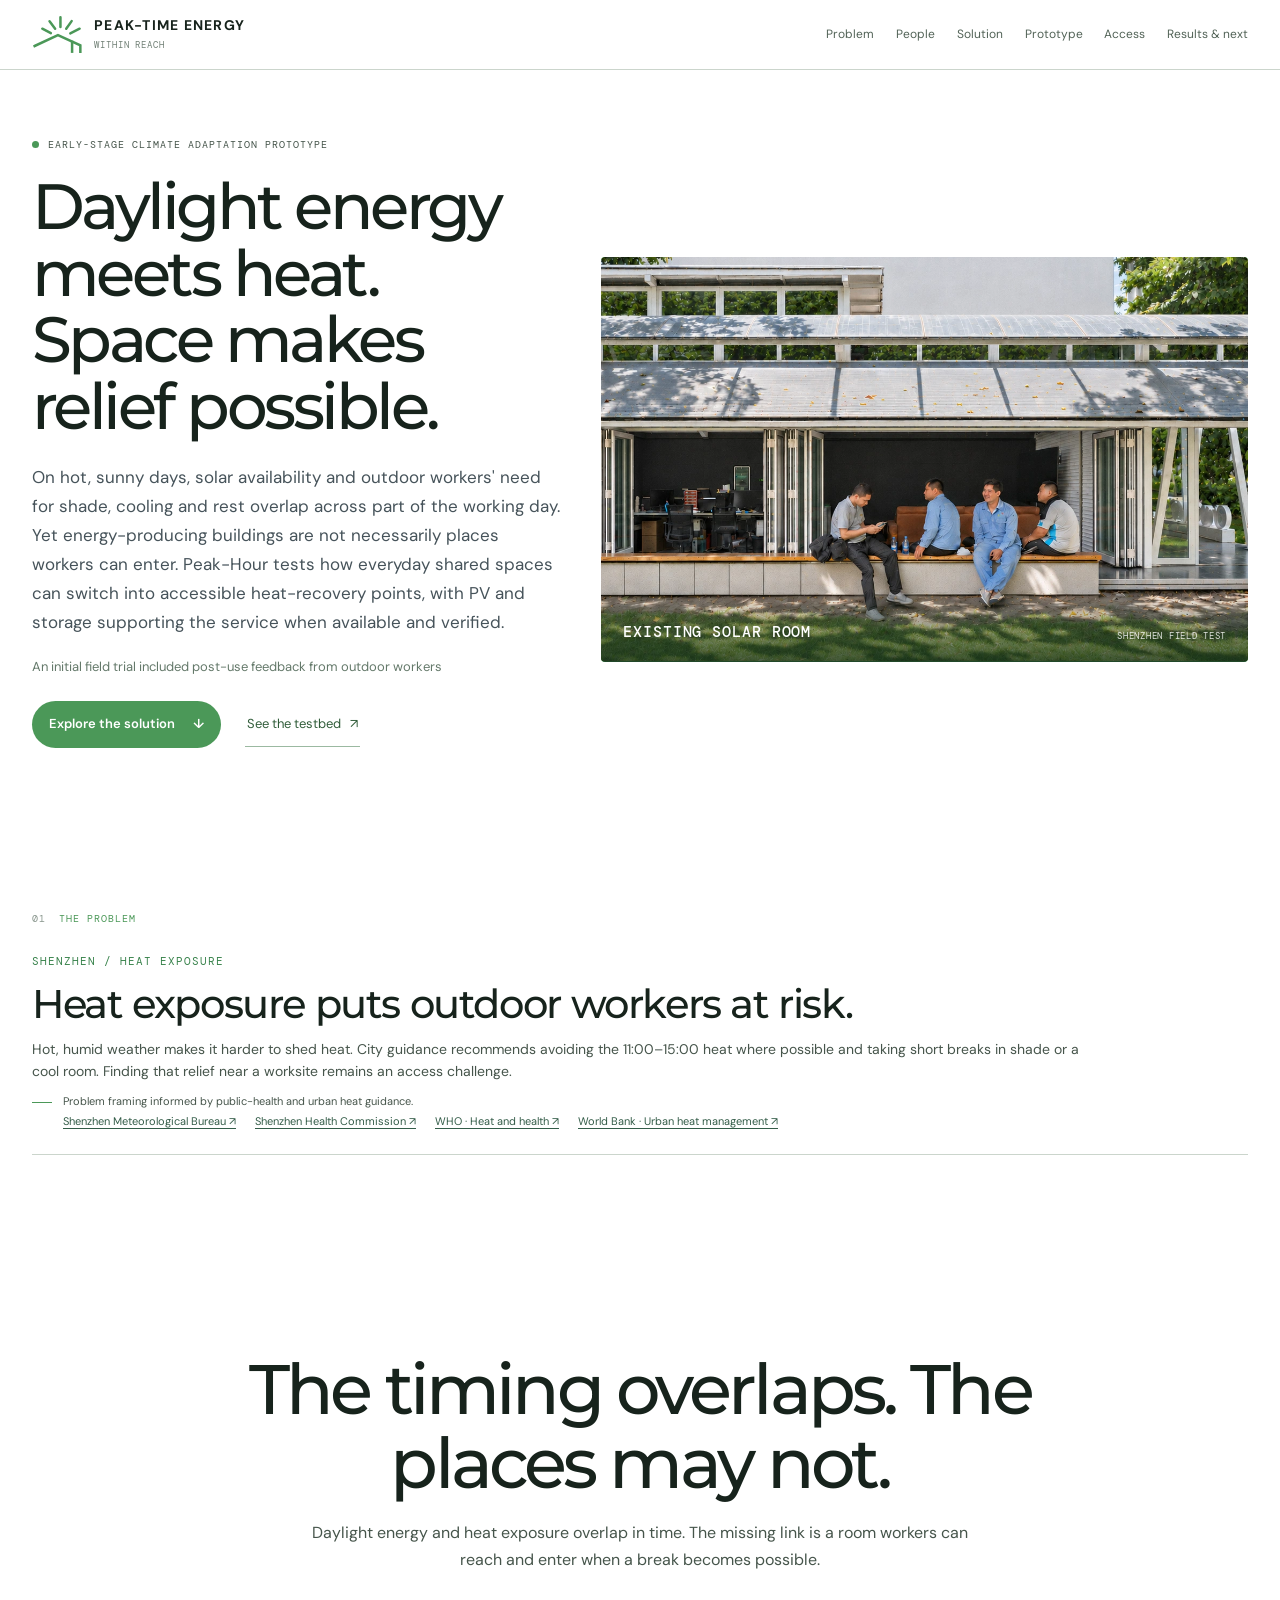
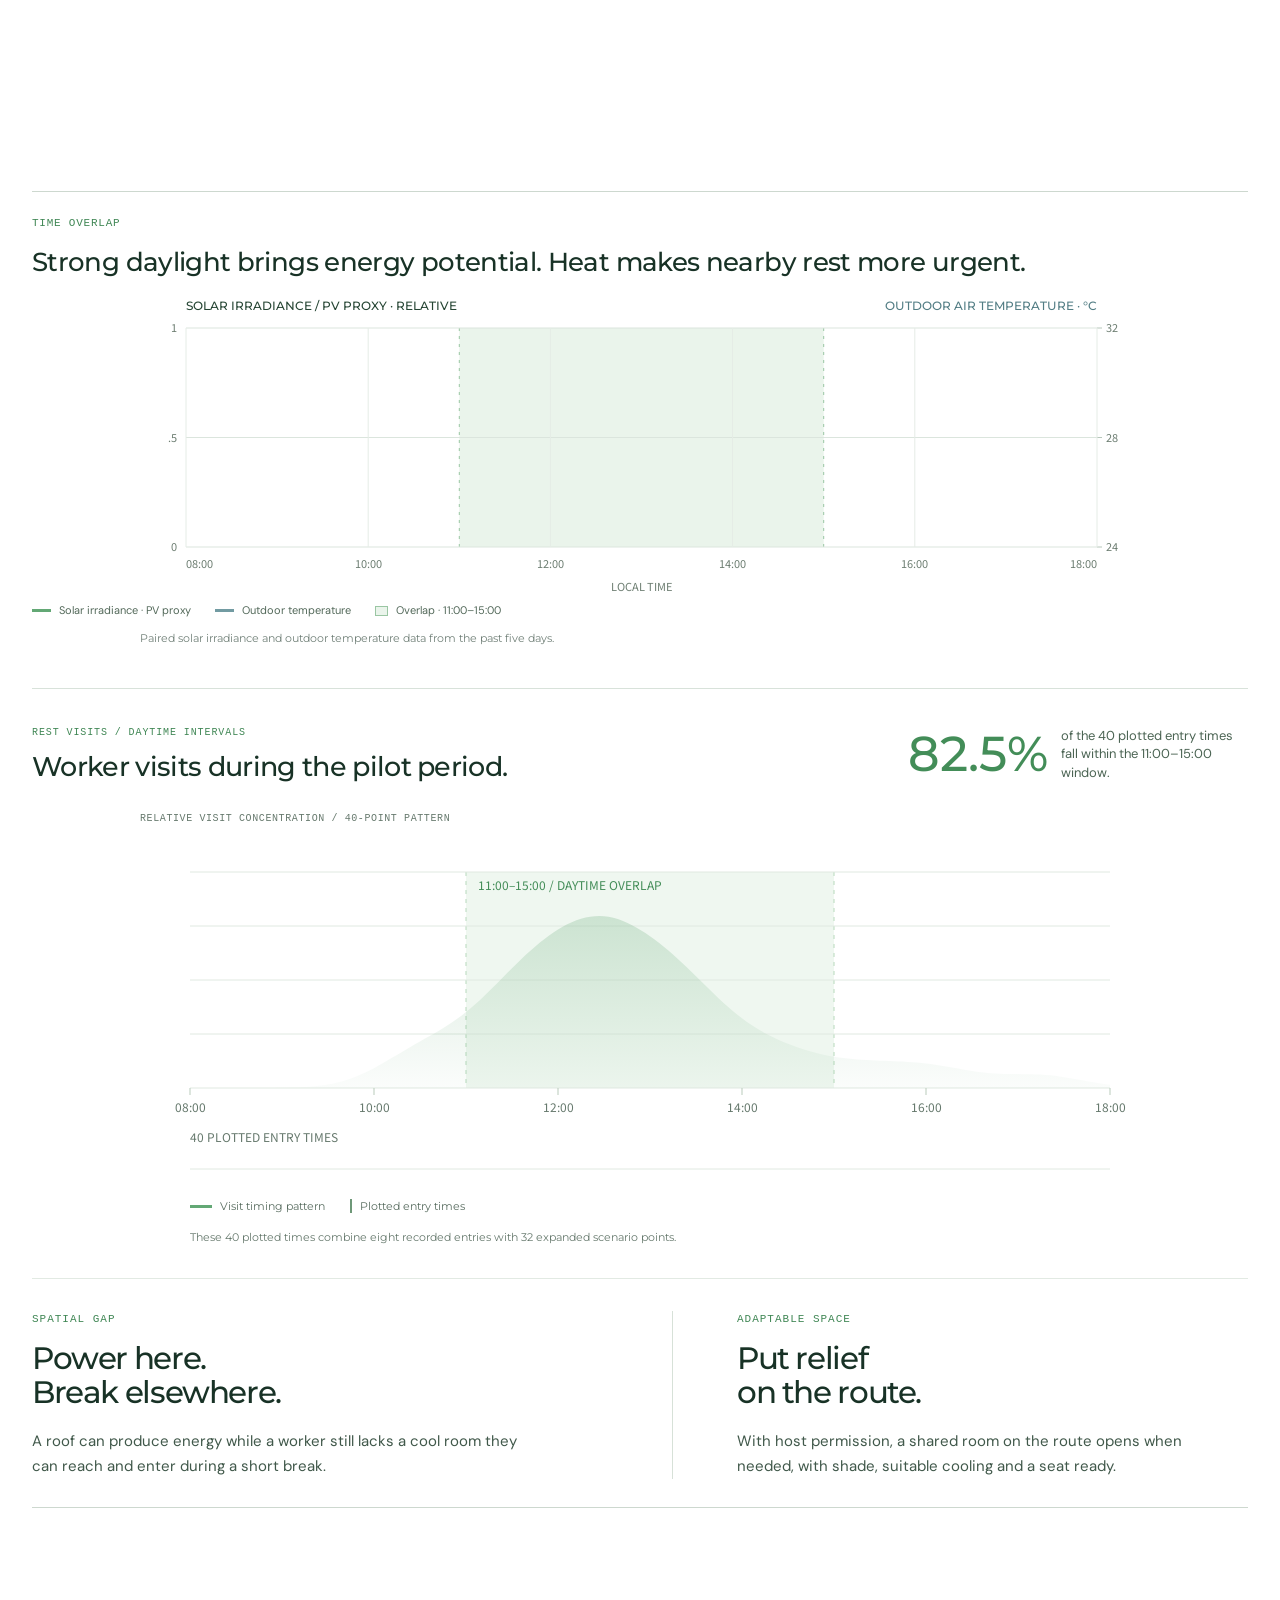
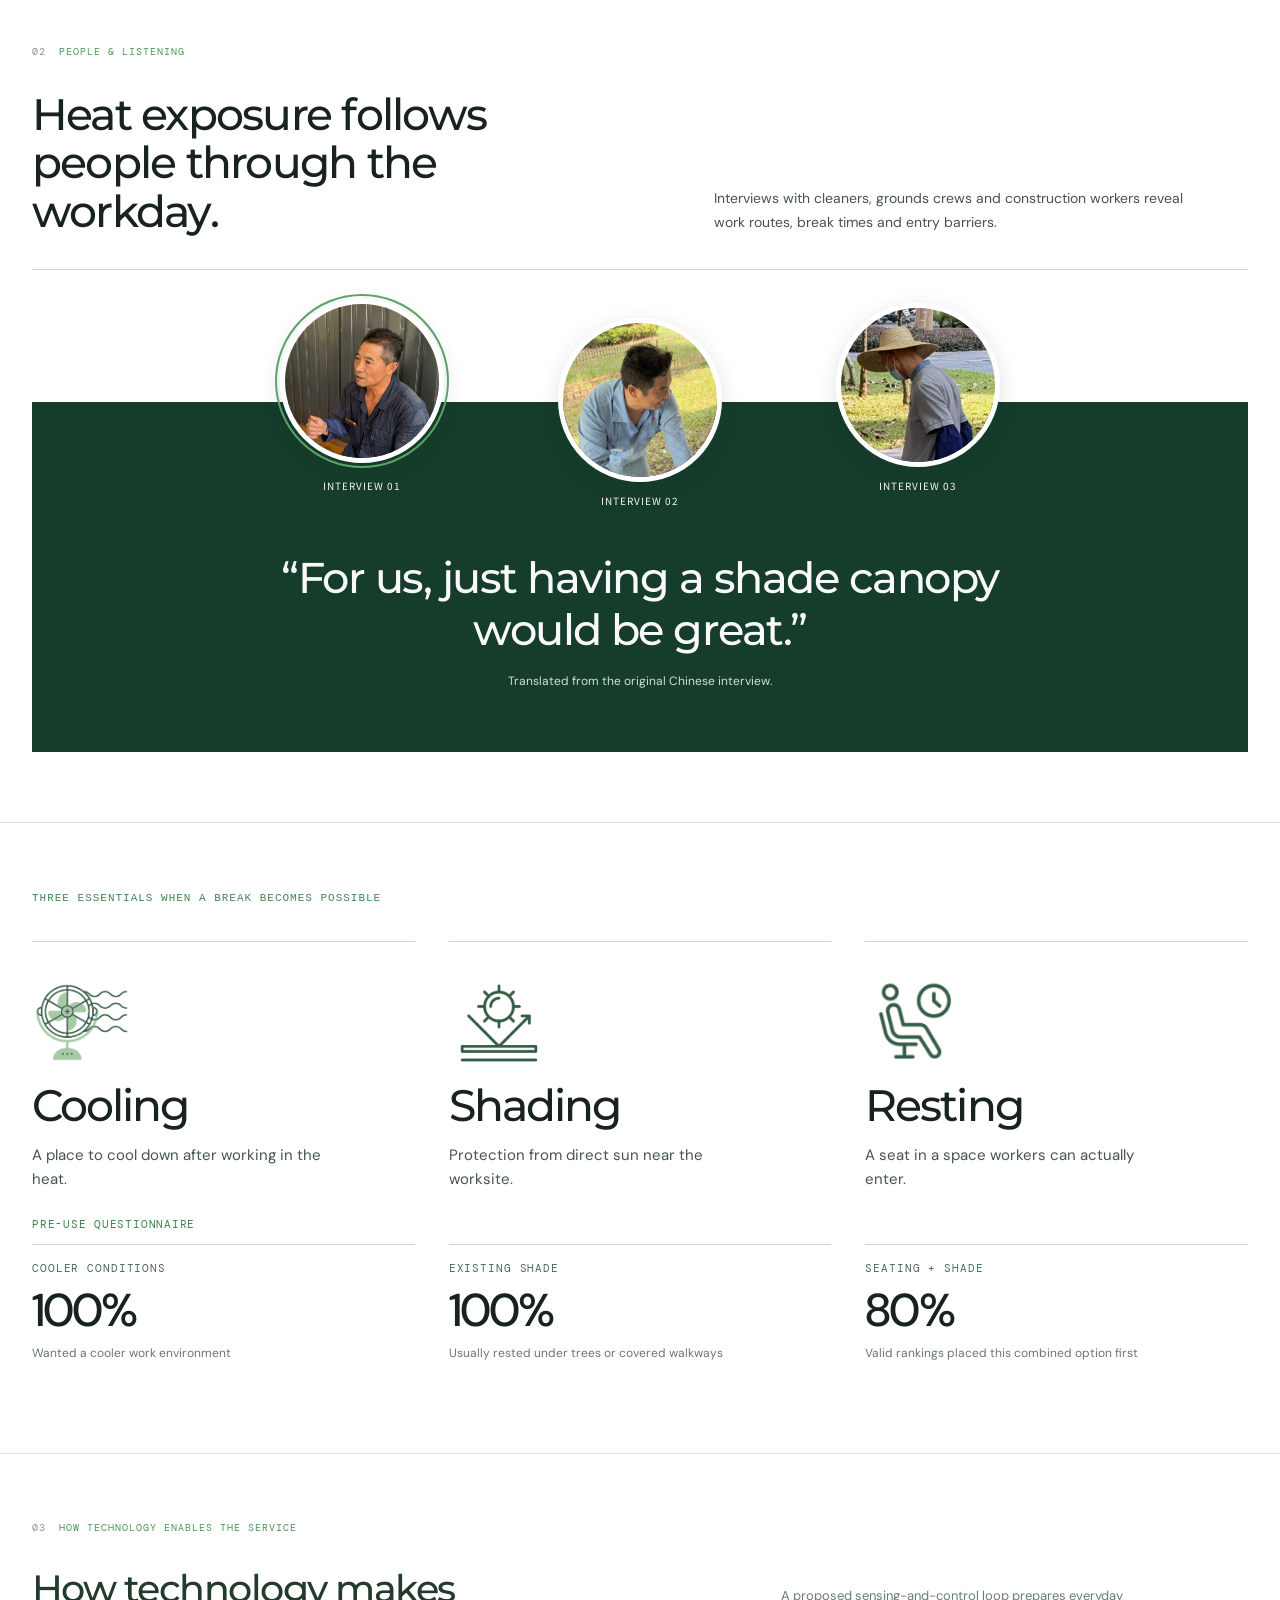
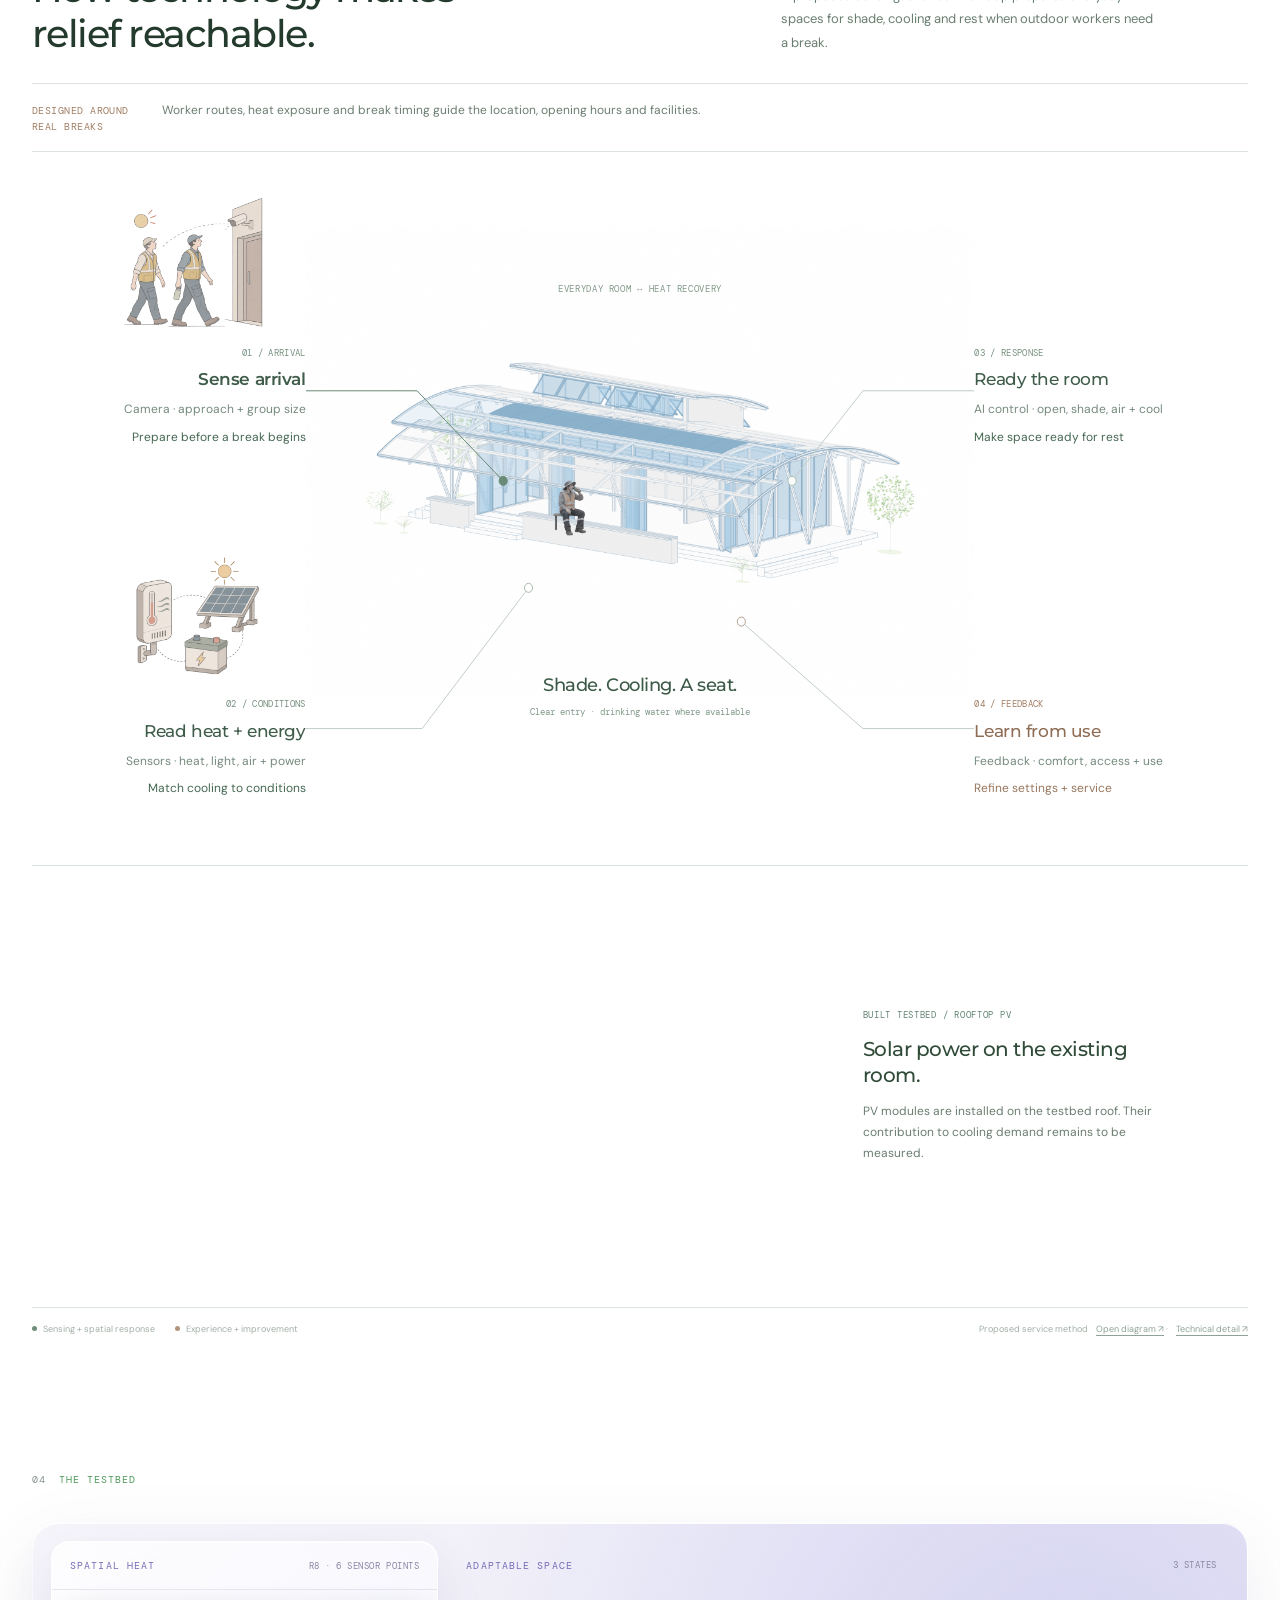
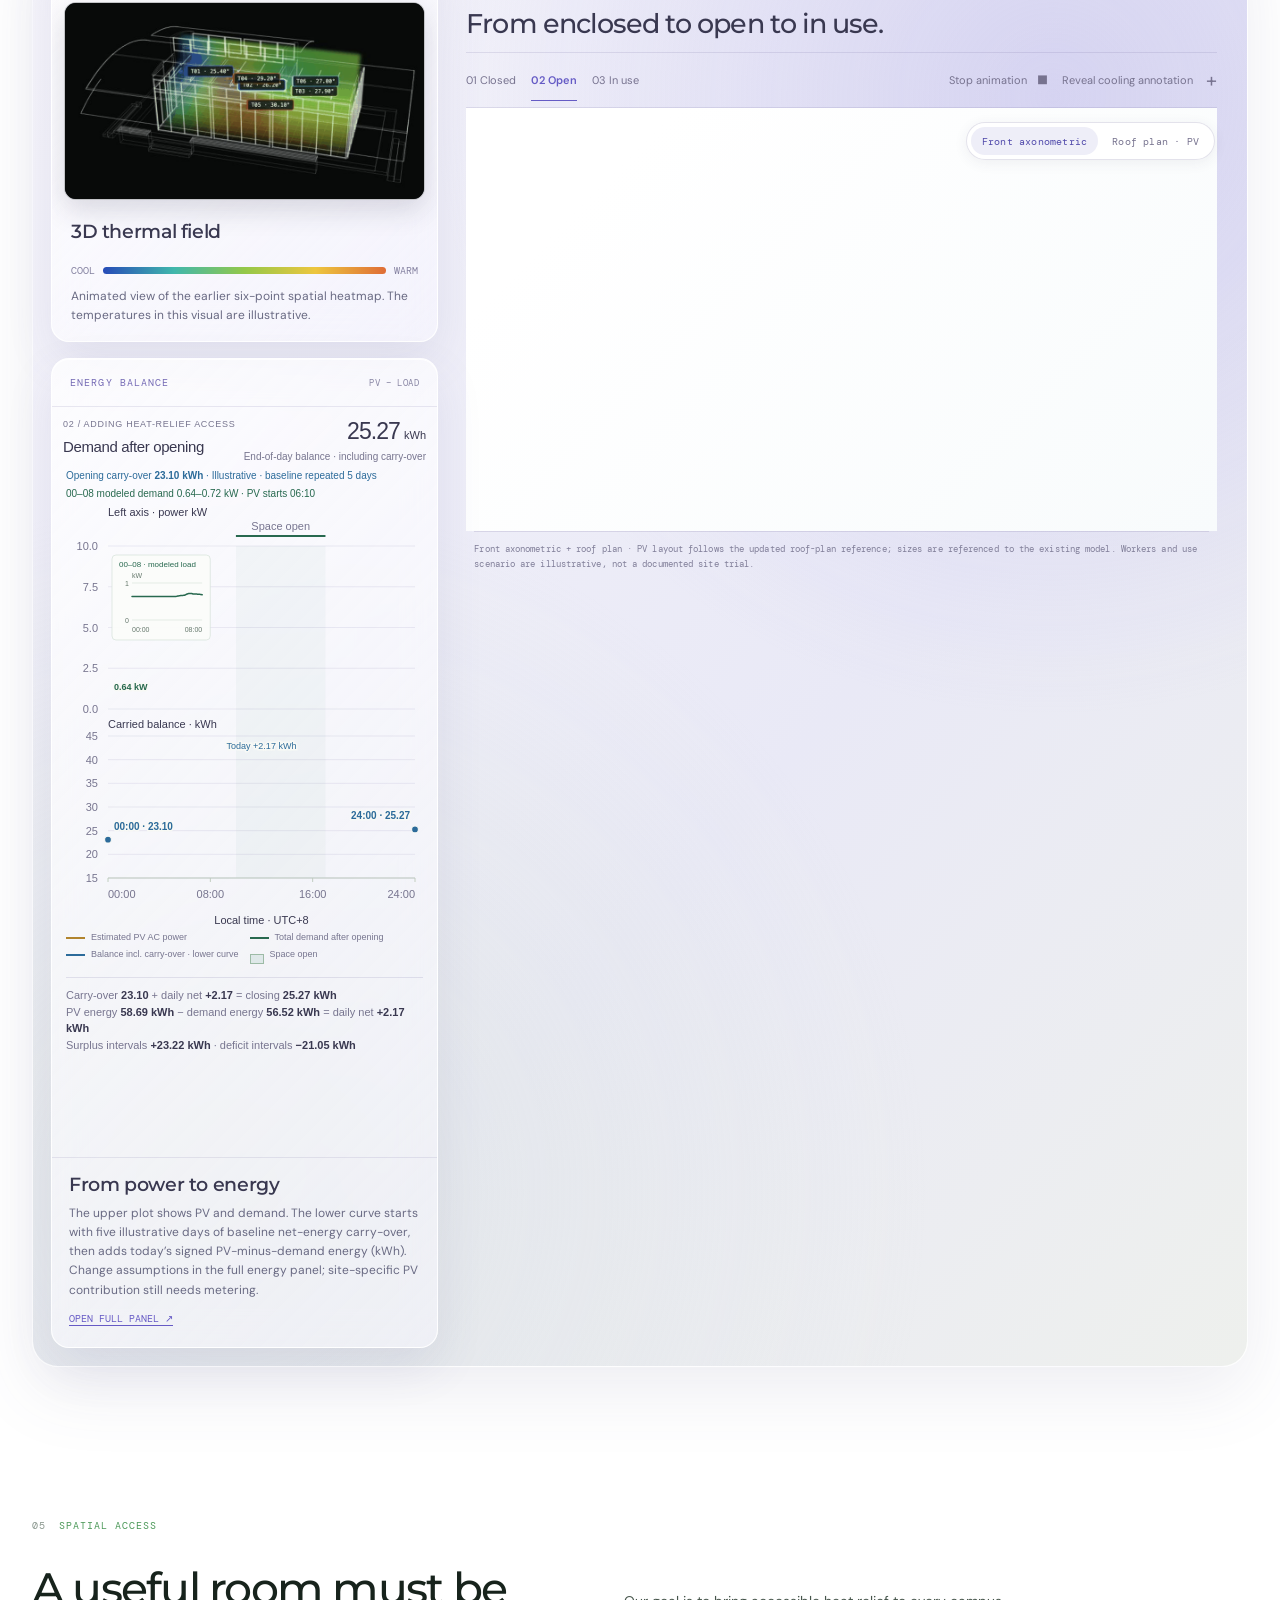
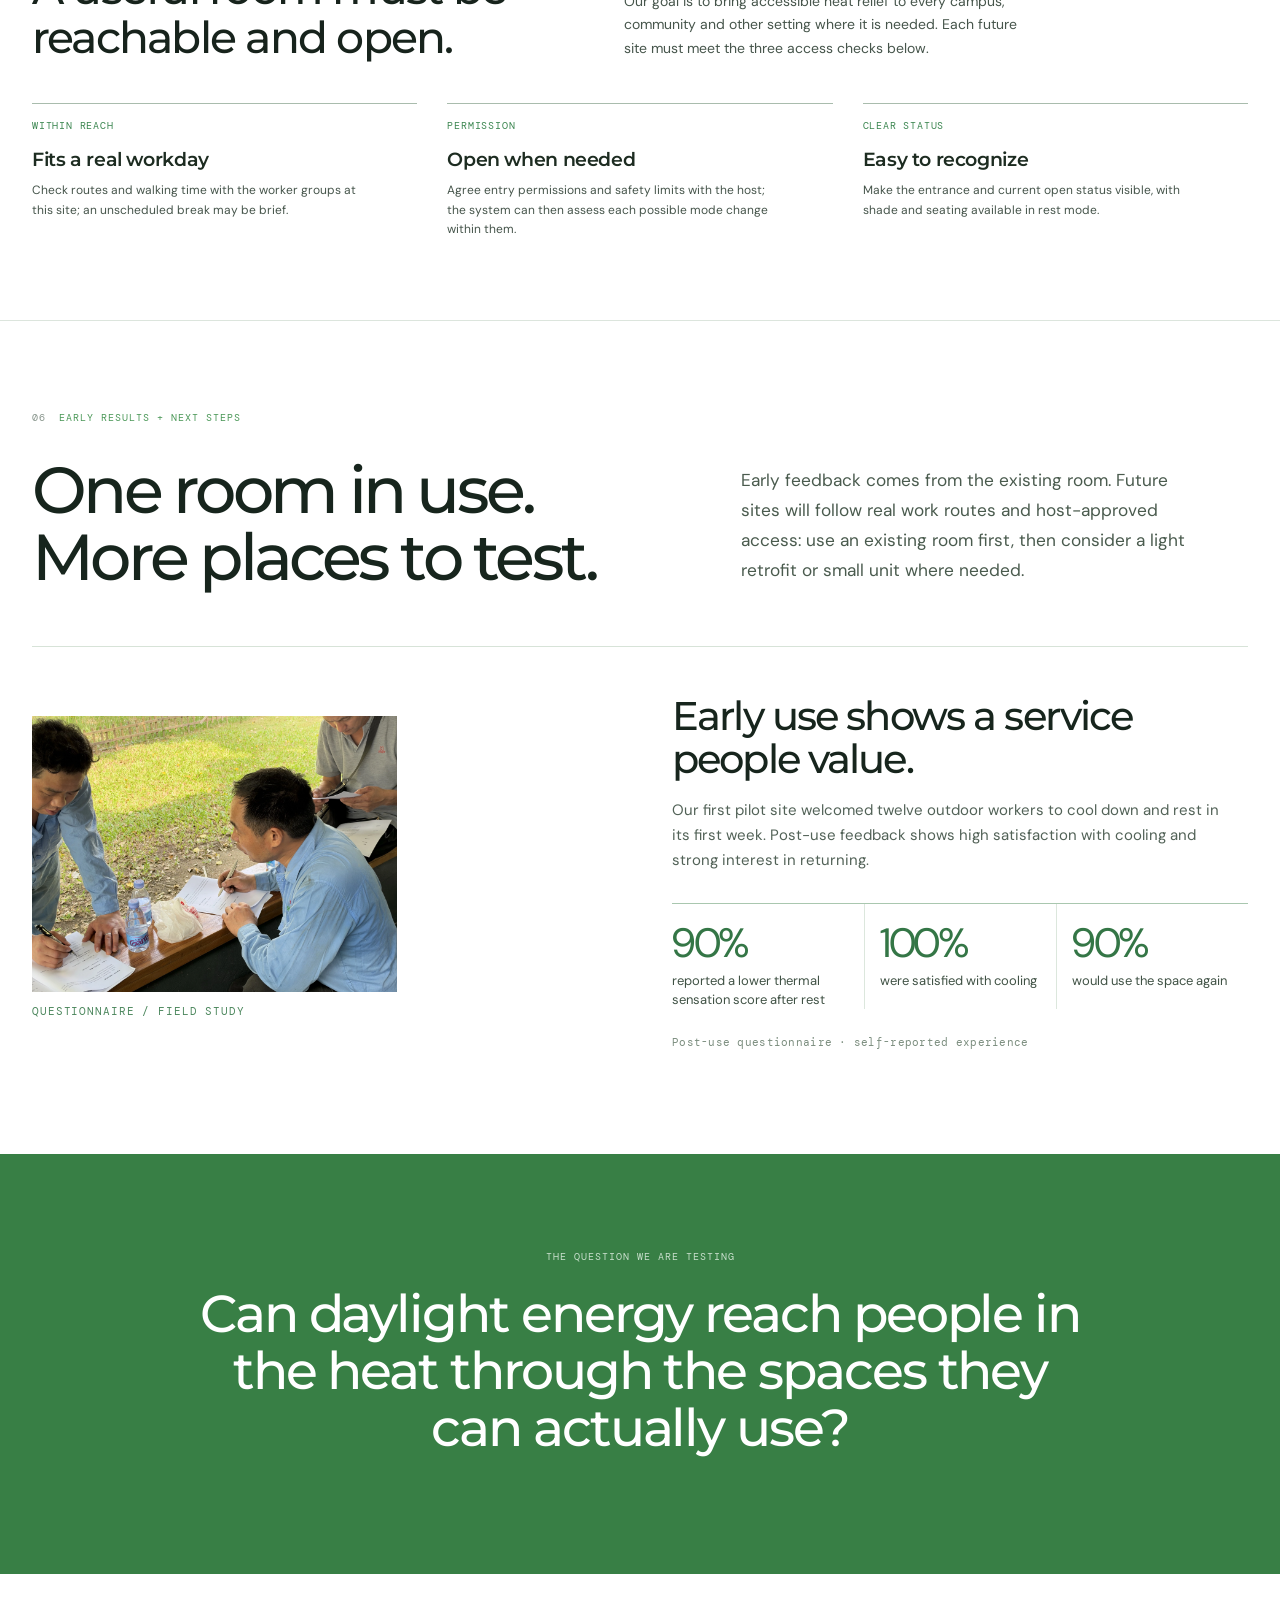
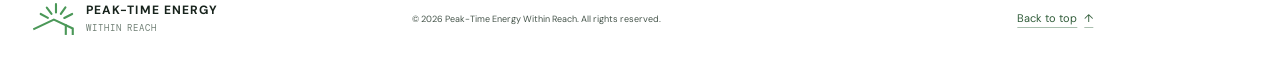
==== index.html @ fd39581f "add add" ====
<!doctype html>
<html lang="en">
<head>
  <meta charset="utf-8">
  <meta name="viewport" content="width=device-width, initial-scale=1">
  <meta name="theme-color" content="#f5f4f0">
  <meta name="description" content="Peak-Time Energy Within Reach explores the daylight overlap between solar availability and outdoor heat exposure, and how adaptable shared spaces can turn that opportunity into accessible shade, cooling and rest.">
  <title>Peak-Time Energy Within Reach | Bridging the Spatial Gap in Heat Relief</title>
  <link rel="icon" type="image/svg+xml" href="assets/peak-time-mark.svg">
  <link rel="stylesheet" href="styles.css">
  <link rel="stylesheet" href="theme-overrides.css?v=hero-trial-note-20261106">
  <link rel="stylesheet" href="adapt-study.css?v=pv-layout-20261106">
  <link rel="stylesheet" href="spatial-match.css?v=concept-flow-tech-strip-20261104">
  <link rel="stylesheet" href="how-it-works.css?v=four-step-20261028">
  <link rel="stylesheet" href="service-architecture.css?v=logic-20261105">
  <link rel="stylesheet" href="service-method.css?v=illustrated-20261105">
  <link rel="stylesheet" href="problem-essentials.css?v=survey-layout-20261106">
  <link rel="stylesheet" href="time-space-concept.css?v=20261104-no-strip">
  <link rel="stylesheet" href="spatial-bridge.css?v=20261106-text-only">
  <link rel="stylesheet" href="time-overlap-chart.css?v=20261104-five-day-note">
  <link rel="stylesheet" href="visit-timing.css?v=20261104-reveal">
  <link rel="stylesheet" href="arrival-projection.css?v=20261106-n40-restore">
  <link rel="stylesheet" href="prototype-dashboard.css?v=night-readability-20261106">
  <link rel="stylesheet" href="interview-gallery.css?v=20261104-three-voices">
  <link rel="stylesheet" href="extension-plan.css?v=20261106-questionnaire-closeup">
  <link rel="stylesheet" href="navigation-polish.css?v=20261106-no-language-toggle">
</head>
<body>
  <a class="skip-link" href="#main"><span data-en>Skip to content</span><span data-zh>跳转到正文</span></a>
  <header class="topbar">
    <a class="brand" href="#top" aria-label="Peak-Time Energy Within Reach home"><img class="brand-mark" src="assets/peak-time-mark.svg" alt="" aria-hidden="true"><span>PEAK-TIME ENERGY<span class="brand-sub">WITHIN REACH</span></span></a>
    <button class="nav-toggle" id="nav-toggle" type="button" aria-controls="site-nav" aria-expanded="false"><span class="nav-toggle-open"><span data-en>Menu</span><span data-zh>菜单</span></span><span class="nav-toggle-close"><span data-en>Close</span><span data-zh>关闭</span></span><span class="nav-toggle-icon" aria-hidden="true"></span></button>
    <nav id="site-nav" aria-label="Page sections / 页面章节">
      <a href="#problem"><span data-en>Problem</span><span data-zh>问题</span></a>
      <a href="#people"><span data-en>People</span><span data-zh>人群</span></a>
      <a href="#architecture"><span data-en>Solution</span><span data-zh>方案</span></a>
      <a href="#prototype"><span data-en>Prototype</span><span data-zh>原型</span></a>
      <a href="#behavior"><span data-en>Access</span><span data-zh>可及性</span></a>
      <a href="#pathway"><span data-en>Results & next</span><span data-zh>结果与下一步</span></a>
    </nav>
  </header>

  <main id="main">
    <section class="hero section-wrap" id="top">
      <div class="hero-copy">
        <p class="eyebrow"><span class="status-dot"></span><span data-en>EARLY-STAGE CLIMATE ADAPTATION PROTOTYPE</span><span data-zh>早期气候适应原型探索</span></p>
        <h1><span data-en>Daylight energy meets heat. Space makes relief possible.</span><span data-zh>日间能源遇上高温，空间连接避暑需求。</span></h1>
        <p class="hero-lede"><span data-en>On hot, sunny days, solar availability and outdoor workers' need for shade, cooling and rest overlap across part of the working day. Yet energy-producing buildings are not necessarily places workers can enter. Peak-Hour tests how everyday shared spaces can switch into accessible heat-recovery points, with PV and storage supporting the service when available and verified.</span><span data-zh>晴热天气中，日间光伏供能机会与户外工作者需要遮阳、降温和休息的时段部分重叠，但能源所在建筑未必是工人能够进入的场所。Peak-Hour 探索让日常共享空间按需切换为可进入的热恢复点，并在光伏及储能供能条件得到核实时由其支持服务。</span></p>
        <p class="hero-trial-note" lang="en">An initial field trial included post-use feedback from outdoor workers</p>
        <div class="hero-actions"><a class="button button-dark" href="#architecture"><span data-en>Explore the solution</span><span data-zh>了解方案</span><span aria-hidden="true">↓</span></a><a class="text-link" href="#prototype"><span data-en>See the testbed</span><span data-zh>查看试验台</span><span aria-hidden="true">↗</span></a></div>
      </div>
      <div class="hero-visual">
        <div class="hero-image-placeholder">
          <img class="hero-photo" src="assets/hero-pilot-workers-natural-grain-20261105.webp" width="1448" height="1086" alt="Four people resting on the bench in front of the solar-room testbed, framed by sunlit trees" fetchpriority="high">
          <div class="placeholder-caption"><strong><span data-en>EXISTING SOLAR ROOM</span><span data-zh>现有阳光房</span></strong><span><span data-en>SHENZHEN FIELD TEST</span><span data-zh>深圳现场测试</span></span></div>
        </div>
      </div>
    </section>

    <section class="problem section-wrap" id="problem">
      <div class="section-kicker"><span>01</span><span data-en>THE PROBLEM</span><span data-zh>项目回应的问题</span></div>
      <div class="problem-evidence" aria-label="Heat exposure and Shenzhen context">
        <div class="problem-evidence-column">
          <span class="problem-evidence-label"><span data-en>SHENZHEN / HEAT EXPOSURE</span><span data-zh>深圳 / 高温暴露</span></span>
          <h3><span data-en>Heat exposure puts outdoor workers at risk.</span><span data-zh>高温暴露使户外工作者面临风险。</span></h3>
          <p><span data-en>Hot, humid weather makes it harder to shed heat. City guidance recommends avoiding the 11:00–15:00 heat where possible and taking short breaks in shade or a cool room. Finding that relief near a worksite remains an access challenge.</span><span data-zh>高温高湿使人体更难散热。深圳市卫健委建议尽可能避开 11:00–15:00 的高温时段，并在阴凉处或凉爽房间短暂休息。工作地点附近能否获得这样的空间，仍是关键问题。</span></p>
          <div class="source-note problem-essentials-sources"><span class="source-bar"></span><span><span data-en>Problem framing informed by public-health and urban heat guidance.</span><span data-zh>问题背景参考公共卫生与城市热风险相关公开指引。</span><br><a href="https://weather.sz.gov.cn/mobile/qixiangfuwu/zhuanxiangfuwu/jiankangqixiangfuwu/content/post_11391790.html" target="_blank" rel="noreferrer"><span data-en>Shenzhen Meteorological Bureau ↗</span><span data-zh>深圳市气象局 ↗</span></a><a href="https://wjw.sz.gov.cn/gzcy/ywzs/ggws/content/post_12271708.html" target="_blank" rel="noreferrer"><span data-en>Shenzhen Health Commission ↗</span><span data-zh>深圳市卫健委 ↗</span></a><a href="https://www.who.int/en/news-room/fact-sheets/detail/climate-change-heat-and-health" target="_blank" rel="noreferrer">WHO · Heat and health ↗</a><a href="https://documents1.worldbank.org/curated/en/099090225111530574/pdf/P170027-8734c3d2-9b13-4cd7-9ea9-7cea8dab1706.pdf" target="_blank" rel="noreferrer"><span data-en>World Bank · Urban heat management ↗</span><span data-zh>世界银行 · 城市热管理 ↗</span></a></span></div>
        </div>
      </div>
      <div class="problem-essentials-intro">
        <h2><span data-en>The timing overlaps. The places may not.</span><span data-zh>时间重叠，空间未必匹配。</span></h2>
        <p><span data-en>Daylight energy and heat exposure overlap in time. The missing link is a room workers can reach and enter when a break becomes possible.</span><span data-zh>日间能源与高温暴露在时间上重叠。缺少的是工人能在休息机会出现时抵达并进入的空间。</span></p>
      </div>
      <div class="time-space-concept" aria-label="Daylight overlap and spatial gap">
        <div class="time-space-header"><span><span data-en>TIME OVERLAP</span><span data-zh>时间重叠</span></span></div>
        <figure class="time-overlap-chart" aria-labelledby="time-overlap-chart-heading">
          <h3 id="time-overlap-chart-heading"><span data-en>Strong daylight brings energy potential. Heat makes nearby rest more urgent.</span><span data-zh>强日照带来供能潜力，高温也让就近休息更迫切。</span></h3>
          <div class="time-overlap-chart-plot">
            <svg id="time-overlap-curves" role="img" aria-labelledby="time-overlap-curves-title time-overlap-curves-desc">
              <title id="time-overlap-curves-title">Five-day paired solar irradiance and outdoor temperature</title>
              <desc id="time-overlap-curves-desc">Smoothed half-hour averages from 31 October to 4 November 2026. Solar irradiance indicates PV potential; the right axis shows outdoor temperature in degrees Celsius.</desc>
              <g id="time-overlap-curves-layer"></g>
            </svg>
          </div>
          <figcaption>
            <span class="time-overlap-chart-legend"><i class="time-overlap-chart-swatch pv"></i><span data-en>Solar irradiance · PV proxy</span><span data-zh>太阳辐射 · 光伏潜力参考</span></span>
            <span class="time-overlap-chart-legend"><i class="time-overlap-chart-swatch temperature"></i><span data-en>Outdoor temperature</span><span data-zh>室外气温</span></span>
            <span class="time-overlap-chart-legend"><i class="time-overlap-chart-swatch overlap"></i><span data-en>Overlap · 11:00–15:00</span><span data-zh>重合时段 · 11:00–15:00</span></span>
          </figcaption>
          <p class="time-overlap-chart-data-note"><span data-en>Paired solar irradiance and outdoor temperature data from the past five days.</span><span data-zh>这是近五天的太阳辐射与室外气温耦合数据。</span></p>
          <p class="chart-unavailable-message"><span data-en>Temperature chart data is unavailable.</span><span data-zh>温度图表数据暂时无法加载。</span></p>
        </figure>
        <section class="visit-timing" aria-labelledby="visit-timing-title">
          <div class="visit-timing-head">
            <div>
              <span class="visit-timing-kicker"><span data-en>REST VISITS / DAYTIME INTERVALS</span><span data-zh>休息记录 / 日间停留时段</span></span>
              <h3 id="visit-timing-title"><span data-en>Worker visits during the pilot period.</span><span data-zh>试行期间的进入与停留。</span></h3>
            </div>
            <p class="visit-timing-summary"><strong>82.5%</strong><span><span data-en>of the 40 plotted entry times fall within the 11:00–15:00 window.</span><span data-zh>的 40 个图示进入时间点落在 11:00–15:00 时段。</span></span></p>
          </div>
          <div class="arrival-projection">
            <div class="arrival-projection-topline">
              <span><span data-en>RELATIVE VISIT CONCENTRATION / 40-POINT PATTERN</span><span data-zh>相对到访集中度 / 40 点时段分布</span></span>
            </div>
            <div class="arrival-projection-scroll">
              <svg id="arrival-projection-svg" viewBox="0 0 1000 350" role="img" aria-labelledby="arrival-projection-title arrival-projection-desc">
                <title id="arrival-projection-title">Entry and stay timing during the pilot period</title>
                <desc id="arrival-projection-desc">A 40-point timing pattern combining eight recorded entries and 32 expanded scenario times. Thirty-three points fall within 11:00 to 15:00.</desc>
              </svg>
            </div>
            <div class="arrival-projection-legend">
              <span><i class="arrival-legend-line" aria-hidden="true"></i><span data-en>Visit timing pattern</span><span data-zh>到访时段分布</span></span>
              <span><i class="arrival-legend-entry" aria-hidden="true"></i><span data-en>Plotted entry times</span><span data-zh>图示进入时间点</span></span>
            </div>
            <p class="arrival-projection-note"><span data-en>These 40 plotted times combine eight recorded entries with 32 expanded scenario points.</span><span data-zh>这 40 个图示时间点由 8 条实际进入记录和 32 个扩样情境点组成。</span></p>
          </div>
        </section>
        <div class="time-space-bridge" id="spatial-bridge" role="group" aria-label="Spatial gap and adaptable space / 空间缺口与可变空间">
          <article class="space-case space-case-gap">
            <div class="space-case-copy">
              <span class="time-space-label"><span data-en>SPATIAL GAP</span><span data-zh>空间缺口</span></span>
              <h3><span data-en>Power here.<br>Break elsewhere.</span><span data-zh>供能在这里，<br>休息机会在别处。</span></h3>
            </div>
            <p><span data-en>A roof can produce energy while a worker still lacks a cool room they can reach and enter during a short break.</span><span data-zh>屋顶可以发电，但工人短暂休息时，仍可能缺少能抵达、能进入的凉爽空间。</span></p>
          </article>
          <article class="space-case space-case-ready">
            <div class="space-case-copy">
              <span class="time-space-label"><span data-en>ADAPTABLE SPACE</span><span data-zh>可变空间</span></span>
              <h3><span data-en>Put relief<br>on the route.</span><span data-zh>让避暑服务<br>进入工作路线。</span></h3>
            </div>
            <p><span data-en>With host permission, a shared room on the route opens when needed, with shade, suitable cooling and a seat ready.</span><span data-zh>经场地方许可后，工作路线旁的共享空间按需开放，并准备好遮阳、适宜降温和座位。</span></p>
          </article>
        </div>
      </div>
    </section>

    <section class="people section-wrap" id="people">
      <div class="section-kicker"><span>02</span><span data-en>PEOPLE & LISTENING</span><span data-zh>使用者与访谈</span></div>
      <div class="interview-heading">
        <h2><span data-en>Heat exposure follows people through the workday.</span><span data-zh>高温暴露伴随人们的真实工作日。</span></h2>
        <p><span data-en>Interviews with cleaners, grounds crews and construction workers reveal work routes, break times and entry barriers.</span><span data-zh>对保洁、园林养护及施工人员的访谈，帮助我们了解工作路线、休息时间和进入空间的障碍。</span></p>
      </div>
      <div class="interview-gallery" id="interview-gallery">
        <div class="interview-portraits" role="tablist" aria-label="Project interview participants / 项目受访者">
          <button class="interview-person is-active" id="interview-tab-1" type="button" role="tab" aria-selected="true" aria-controls="interview-panel-1" tabindex="0" aria-label="Interview participant 1 / 受访者一">
            <span class="interview-portrait"><img src="assets/interview-worker-3198-crop.jpg" width="1600" height="1188" loading="lazy" decoding="async" alt=""></span>
            <span class="interview-person-label"><span data-en>INTERVIEW 01</span><span data-zh>访谈 01</span></span>
          </button>
          <button class="interview-person" id="interview-tab-2" type="button" role="tab" aria-selected="false" aria-controls="interview-panel-2" tabindex="-1" aria-label="Interview participant 2 / 受访者二">
            <span class="interview-portrait"><img src="assets/interview-worker-02.jpg" width="1200" height="872" loading="lazy" decoding="async" alt=""></span>
            <span class="interview-person-label"><span data-en>INTERVIEW 02</span><span data-zh>访谈 02</span></span>
          </button>
          <button class="interview-person" id="interview-tab-3" type="button" role="tab" aria-selected="false" aria-controls="interview-panel-3" tabindex="-1" aria-label="Interview participant 3 / 受访者三">
            <span class="interview-portrait"><img src="assets/interview-worker-03.jpg" width="900" height="900" loading="lazy" decoding="async" alt=""></span>
            <span class="interview-person-label"><span data-en>INTERVIEW 03</span><span data-zh>访谈 03</span></span>
          </button>
        </div>
        <div class="interview-quote-stage" aria-live="polite">
          <div class="interview-quote-panel" id="interview-panel-1" role="tabpanel" aria-labelledby="interview-tab-1" tabindex="0">
            <blockquote><span data-en>“For us, just having a shade canopy would be great.”</span><span data-zh>“对我们来说，有个遮阳棚就挺好。”</span></blockquote>
            <p class="interview-quote-detail"><span data-en>Translated from the original Chinese interview.</span><span data-zh>受访工人访谈原话。</span></p>
          </div>
          <div class="interview-quote-panel" id="interview-panel-2" role="tabpanel" aria-labelledby="interview-tab-2" tabindex="0" hidden>
            <blockquote><span data-en>“The shade helps, but I still need somewhere cool to sit down.”</span><span data-zh>“遮阳有帮助，但我还需要一个凉快、能坐下来的地方。”</span></blockquote>
            <p class="interview-quote-detail"><span data-en>Translated from the original Chinese interview.</span><span data-zh>译自中文访谈原文。</span></p>
          </div>
          <div class="interview-quote-panel" id="interview-panel-3" role="tabpanel" aria-labelledby="interview-tab-3" tabindex="0" hidden>
            <blockquote><span data-en>“If I can see that the door is open, I know I am welcome to take a break.”</span><span data-zh>“如果能看到门是开着的，我就知道自己可以进去休息。”</span></blockquote>
            <p class="interview-quote-detail"><span data-en>Translated from the original Chinese interview.</span><span data-zh>译自中文访谈原文。</span></p>
          </div>
        </div>
      </div>
    </section>

    <section class="essentials-section section-wrap" id="essentials" aria-label="Three essentials when a break becomes possible">
      <p class="essentials-intro"><span data-en>THREE ESSENTIALS WHEN A BREAK BECOMES POSSIBLE</span><span data-zh>休息机会出现时，需要的三项基础条件</span></p>
      <div class="problem-essentials" role="list">
        <article class="problem-essential" role="listitem"><img class="essential-icon" src="assets/icons/cooling-fan-source.png" alt="" aria-hidden="true"><h3><span data-en>Cooling</span><span data-zh>降温</span></h3><p><span data-en>A place to cool down after working in the heat.</span><span data-zh>在高温作业后，有一处可以降温的地方。</span></p></article>
        <article class="problem-essential" role="listitem"><img class="essential-icon" src="assets/icons/shading-sun-source.png" alt="" aria-hidden="true"><h3><span data-en>Shading</span><span data-zh>遮阳</span></h3><p><span data-en>Protection from direct sun near the worksite.</span><span data-zh>在工作地点附近避开阳光直晒。</span></p></article>
        <article class="problem-essential" role="listitem"><img class="essential-icon" src="assets/icons/resting-seat-source.png" alt="" aria-hidden="true"><h3><span data-en>Resting</span><span data-zh>休息</span></h3><p><span data-en>A seat in a space workers can actually enter.</span><span data-zh>有座位，也能真正进入和停留。</span></p></article>
      </div>
      <div class="essentials-field-note" role="group" aria-label="Pre-use questionnaire findings / 使用前问卷结果">
        <p class="essentials-survey-caption"><span data-en>PRE-USE QUESTIONNAIRE</span><span data-zh>使用前问卷</span></p>
        <div class="essentials-survey-grid">
          <p><span class="essentials-survey-label"><span data-en>COOLER CONDITIONS</span><span data-zh>更凉爽的环境</span></span><strong>100%</strong><span class="essentials-survey-detail"><span data-en>Wanted a cooler work environment</span><span data-zh>希望工作环境更凉爽</span></span></p>
          <p><span class="essentials-survey-label"><span data-en>EXISTING SHADE</span><span data-zh>现有遮阴处</span></span><strong>100%</strong><span class="essentials-survey-detail"><span data-en>Usually rested under trees or covered walkways</span><span data-zh>通常在树荫或廊道休息</span></span></p>
          <p><span class="essentials-survey-label"><span data-en>SEATING + SHADE</span><span data-zh>座椅＋遮阳</span></span><strong>80%</strong><span class="essentials-survey-detail"><span data-en>Valid rankings placed this combined option first</span><span data-zh>有效排序将这一合并选项列为首位</span></span></p>
        </div>
      </div>
    </section>

      <section class="service-architecture concept-flow service-method section-wrap" id="architecture" aria-labelledby="architecture-title" data-selected="02">
        <div class="section-kicker"><span>03</span><span data-en>HOW TECHNOLOGY ENABLES THE SERVICE</span><span data-zh>技术如何实现服务</span></div>
        <div class="concept-heading"><div><h2 id="architecture-title"><span data-en>How technology makes<br>relief reachable.</span><span data-zh>让技术把休息服务<br>带到需要的人身边。</span></h2></div><p><span data-en>A proposed sensing-and-control loop prepares everyday spaces for shade, cooling and rest when outdoor workers need a break.</span><span data-zh>通过拟议的感知与控制闭环，在户外工作者需要休息时，让日常空间提供遮阳、降温与休息服务。</span></p></div>
        <div class="concept-brief"><span class="concept-support-label"><span data-en>DESIGNED AROUND REAL BREAKS</span><span data-zh>以真实休息需求为依据</span></span><p><span data-en>Worker routes, heat exposure and break timing guide the location, opening hours and facilities.</span><span data-zh>工人路线、热暴露与休息时段，共同指导空间选址、开放时间和设施配置。</span></p></div>
        <div class="concept-stage concept-stage-method" role="group" aria-label="Proposed technology-to-service loop: sense arrival, read conditions, prepare space and learn from use">
          <div class="concept-core"><span class="concept-core-label"><span data-en>EVERYDAY ROOM ↔ HEAT RECOVERY</span><span data-zh>日常空间 ↔ 热恢复服务</span></span><svg class="concept-house" viewBox="100 350 2000 1000" role="img" aria-label="Existing solar-house axonometric with open doors and a seated worker, illustrating accessible shade, cooling and rest"><image href="assets/shading-open.png" x="0" y="0" width="2200" height="1550"/><image class="concept-person" href="assets/entourage-worker-seated.png" x="805" y="830" width="130" height="195"/></svg><div class="concept-match"><span><span data-en>Shade. Cooling. A seat.</span><span data-zh>遮阳、降温与休息座位。</span></span><small><span data-en>Clear entry · drinking water where available</span><span data-zh>清晰的进入指引 · 饮水设施依场地配置</span></small></div></div>
          <svg class="concept-connections" viewBox="0 0 1200 600" preserveAspectRatio="none" aria-hidden="true">
            <g data-concept-wire="02" class="concept-wire concept-technical"><path d="M270 205H380L465 285"/><circle cx="465" cy="285" r="4"/></g>
            <g data-concept-wire="03" class="concept-wire concept-technical"><path d="M270 505H385L490 380"/><circle cx="490" cy="380" r="4"/></g>
            <g data-concept-wire="04" class="concept-wire concept-technical"><path d="M930 205H820L750 285"/><circle cx="750" cy="285" r="4"/></g>
            <g data-concept-wire="06" class="concept-wire concept-human"><path d="M930 505H820L700 410"/><circle cx="700" cy="410" r="4"/></g>
          </svg>
          <button type="button" class="concept-node concept-node-02 concept-technical" data-concept-node="02" aria-pressed="true"><img class="concept-step-illustration" src="assets/service-steps/arrival-v1.png" width="1536" height="1024" alt="" aria-hidden="true" decoding="async"><span class="concept-node-meta"><span data-en>01 / ARRIVAL</span><span data-zh>01 / 到达</span></span><strong><span data-en>Sense arrival</span><span data-zh>感知人员到达</span></strong><span class="concept-node-sub"><span data-en>Camera · approach + group size</span><span data-zh>摄像头 · 人员接近与人数</span></span><span class="concept-node-outcome"><span data-en>Prepare before a break begins</span><span data-zh>为即将到来的休息提前准备</span></span></button>
          <button type="button" class="concept-node concept-node-03 concept-technical" data-concept-node="03" aria-pressed="false"><img class="concept-step-illustration" src="assets/service-steps/conditions-v1.png" width="1536" height="1024" alt="" aria-hidden="true" decoding="async"><span class="concept-node-meta"><span data-en>02 / CONDITIONS</span><span data-zh>02 / 状态</span></span><strong><span data-en>Read heat + energy</span><span data-zh>读取热环境与能源</span></strong><span class="concept-node-sub"><span data-en>Sensors · heat, light, air + power</span><span data-zh>传感器 · 热、光、空气与电力</span></span><span class="concept-node-outcome"><span data-en>Match cooling to conditions</span><span data-zh>让降温响应匹配现场条件</span></span></button>
          <button type="button" class="concept-node concept-node-04 concept-technical" data-concept-node="04" aria-pressed="false"><img class="concept-step-illustration" src="assets/service-steps/response-v3-no-door.png" width="1536" height="1024" alt="" aria-hidden="true" decoding="async"><span class="concept-node-meta"><span data-en>03 / RESPONSE</span><span data-zh>03 / 响应</span></span><strong><span data-en>Ready the room</span><span data-zh>准备可用空间</span></strong><span class="concept-node-sub"><span data-en>AI control · open, shade, air + cool</span><span data-zh>AI 控制 · 开合、遮阳、通风与制冷</span></span><span class="concept-node-outcome"><span data-en>Make space ready for rest</span><span data-zh>让空间能够进入、停留与休息</span></span></button>
          <button type="button" class="concept-node concept-node-06 concept-human" data-concept-node="06" aria-pressed="false"><img class="concept-step-illustration" src="assets/service-steps/feedback-v1.png" width="1536" height="1024" alt="" aria-hidden="true" decoding="async"><span class="concept-node-meta"><span data-en>04 / FEEDBACK</span><span data-zh>04 / 反馈</span></span><strong><span data-en>Learn from use</span><span data-zh>从使用中改进</span></strong><span class="concept-node-sub"><span data-en>Feedback · comfort, access + use</span><span data-zh>体验反馈 · 舒适度、可及性与使用</span></span><span class="concept-node-outcome"><span data-en>Refine settings + service</span><span data-zh>持续改进控制设置与服务</span></span></button>
        </div>
        <figure class="concept-pv-evidence">
          <img src="assets/rooftop-pv-testbed-cleaned.jpg" width="1774" height="887" loading="lazy" decoding="async" alt="Photovoltaic panels installed across the roof of the existing solar-room testbed, with surrounding trees partially framing the view">
          <figcaption>
            <span class="concept-pv-kicker"><span data-en>BUILT TESTBED / ROOFTOP PV</span><span data-zh>已建试验空间 / 屋顶光伏</span></span>
            <strong><span data-en>Solar power on the existing room.</span><span data-zh>现有空间上的光伏系统。</span></strong>
            <p><span data-en>PV modules are installed on the testbed roof. Their contribution to cooling demand remains to be measured.</span><span data-zh>试验空间屋顶已安装光伏组件；其对制冷需求的实际供电贡献仍待测量。</span></p>
          </figcaption>
        </figure>
        <div class="concept-footer"><div class="concept-legend"><span class="concept-legend-tech"><span data-en>Sensing + spatial response</span><span data-zh>感知与空间响应</span></span><span class="concept-legend-human"><span data-en>Experience + improvement</span><span data-zh>体验与改进</span></span></div><p><span data-en>Proposed service method</span><span data-zh>拟议服务实现方法</span> <a href="architecture.html" target="_blank" rel="noopener"><span data-en>Open diagram ↗</span><span data-zh>单独查看 ↗</span></a> · <a href="technical-architecture.html" target="_blank" rel="noopener"><span data-en>Technical detail ↗</span><span data-zh>技术详情 ↗</span></a></p></div>
      </section>

    <section class="prototype section-wrap" id="prototype">
      <div class="section-kicker"><span>04</span><span data-en>THE TESTBED</span><span data-zh>试验台</span></div>
      <svg class="prototype-filter-defs" width="1" height="1" aria-hidden="true" focusable="false" xmlns="http://www.w3.org/2000/svg"><defs><filter id="prototype-paper-knockout" color-interpolation-filters="sRGB"><feColorMatrix in="SourceGraphic" type="luminanceToAlpha" result="lum"/><feComponentTransfer in="lum" result="mask"><feFuncA type="linear" slope="-16" intercept="16"/></feComponentTransfer><feComposite in="SourceGraphic" in2="mask" operator="in"/></filter></defs></svg>
      <div class="prototype-dashboard" aria-label="Prototype study dashboard">
        <article class="dashboard-card thermal-card" aria-labelledby="thermal-card-title">
          <div class="dashboard-card-head"><span><span data-en>SPATIAL HEAT</span><span data-zh>空间热环境</span></span><small>R8 · 6 SENSOR POINTS</small></div>
          <div class="thermal-image-wrap"><img src="assets/solaris-thermal-orbit.gif" width="804" height="438" loading="lazy" decoding="async" alt="Animated orbit of the existing solar room three-dimensional thermal field, with six positioned sensor labels and a colored temperature volume"></div>
          <div class="thermal-card-copy"><h3 id="thermal-card-title"><span data-en>3D thermal field</span><span data-zh>立体热力场</span></h3><div class="thermal-legend" aria-label="Cool to warm temperature colors"><span>COOL</span><i></i><span>WARM</span></div><p><span data-en>Animated view of the earlier six-point spatial heatmap. The temperatures in this visual are illustrative.</span><span data-zh>沿用此前六点空间热力图制作的旋转动图；画面中的温度为演示数据。</span></p></div>
        </article>
        <article class="dashboard-card prototype-space-card" aria-label="Space opening states">
          <div class="dashboard-card-head"><span><span data-en>ADAPTABLE SPACE</span><span data-zh>可变空间</span></span><small>3 STATES</small></div>
      <div class="adapt-study prototype-adapt" id="adapt" aria-labelledby="adapt-study-title">
        <div class="adapt-study-heading">
          <div><h3 id="adapt-study-title" tabindex="-1"><span data-en>From enclosed to open to in use.</span><span data-zh>从封闭、开放到有人使用。</span></h3></div>
        </div>
        <div class="adapt-toolbar">
          <div class="adapt-mode-switch" role="group" aria-label="Select a solar-room state">
            <button class="is-active" type="button" data-adapt-mode="everyday" aria-pressed="true"><span data-en>01 Closed</span><span data-zh>01 封闭</span></button>
            <button type="button" data-adapt-mode="recovery" aria-pressed="false"><span data-en>02 Open</span><span data-zh>02 开放</span></button>
            <button type="button" data-adapt-mode="occupied" aria-pressed="false"><span data-en>03 In use</span><span data-zh>03 有人使用</span></button>
          </div>
          <div class="adapt-toolbar-actions">
            <button class="adapt-play-toggle" id="adapt-play-toggle" type="button" aria-pressed="false" aria-controls="adapt-model-stage"><span class="adapt-play-show"><span data-en>Play space transformation</span><span data-zh>播放空间转换</span></span><span class="adapt-play-stop"><span data-en>Stop animation</span><span data-zh>停止动画</span></span><span class="adapt-play-symbol" aria-hidden="true">▷</span></button>
            <button class="shading-note-toggle" id="shading-note-toggle" type="button" aria-expanded="false" aria-controls="shading-note-copy shading-annotation"><span class="shading-note-show"><span data-en>Reveal cooling annotation</span><span data-zh>显示降温标注</span></span><span class="shading-note-hide"><span data-en>Hide cooling annotation</span><span data-zh>收起降温标注</span></span><span class="shading-toggle-symbol" aria-hidden="true">+</span></button>
          </div>
        </div>
        <figure class="adapt-figure" id="adapt-figure" data-use-mode="everyday">
            <div class="adapt-view-switch" role="group" aria-label="Model viewing angle">
              <button type="button" class="is-active" data-adapt-view="front" aria-pressed="true"><span data-en>Front axonometric</span><span data-zh>正面轴测</span></button>
              <button type="button" data-adapt-view="roof" aria-pressed="false"><span data-en>Roof plan · PV</span><span data-zh>顶视光伏</span></button>
            </div>
          <div class="adapt-model-stage" id="adapt-model-stage">
<img class="adapt-model adapt-model-closed is-active" id="adapt-model-closed" src="assets/renders/solarhouse-front-closed.png?v=pv-layout-20261106" width="2200" height="1240" alt="Front axonometric view of the solar house with closed doors and rooftop photovoltaic panels" decoding="async" aria-hidden="false">
<img class="adapt-model adapt-model-open" id="adapt-model-open" src="assets/renders/solarhouse-front-open.png?v=pv-layout-20261106" width="2200" height="1240" alt="Front axonometric view of the solar house with open doors and rooftop photovoltaic panels" decoding="async" aria-hidden="true">

            <div class="adapt-shading-callout" id="shading-annotation" aria-hidden="true"><span class="adapt-shading-dot" aria-hidden="true"></span><span class="adapt-shading-leader" aria-hidden="true"></span><span class="adapt-shading-label"><small><span data-en>COOLING SYSTEM COMPONENT</span><span data-zh>降温系统组件</span></small><strong><span data-en>Roof shading blinds</span><span data-zh>屋顶遮阳帘</span></strong><span><span data-en>Deployed as needed to block direct sun and reduce solar heat gain.</span><span data-zh>按需展开，遮挡直射阳光并减少太阳得热。</span></span></span></div>
          </div>
          <div class="shading-note-copy" id="shading-note-copy" aria-hidden="true"><div><span class="adapt-note-kicker"><span data-en>COOLING SYSTEM COMPONENT</span><span data-zh>降温系统组件</span></span><strong><span data-en>Roof shading blinds</span><span data-zh>屋顶遮阳帘</span></strong><p><span data-en>Deployed as needed during public use to block direct sunlight and reduce solar heat gain.</span><span data-zh>在公共使用时按需展开，遮挡直射阳光并减少太阳得热。</span></p></div></div>
          <figcaption><span data-en>Front axonometric + roof plan · PV layout follows the updated roof-plan reference; sizes are referenced to the existing model. Workers and use scenario are illustrative, not a documented site trial.</span><span data-zh>正面轴测＋屋顶顶视 · 光伏排布按更新后的屋顶标注调整，尺寸以现有模型为参照；人物与使用情境为设计示意，并非已完成的现场试点。</span></figcaption>
        </figure>
      </div>
        </article>
        <article class="dashboard-card energy-card" aria-labelledby="energy-card-title">
          <div class="dashboard-card-head"><span><span data-en>ENERGY BALANCE</span><span data-zh>能耗与余电</span></span><small>PV − LOAD</small></div>
          <iframe src="energy-panel.html?embed=card&amp;v=20261106-night-readability" title="Interactive PV, demand and cumulative net-energy model" loading="lazy" scrolling="no"></iframe>
          <div class="energy-card-copy"><h3 id="energy-card-title"><span data-en>From power to energy</span><span data-zh>从功率曲线到累计电量</span></h3><p><span data-en>The upper plot shows PV and demand. The lower curve starts with five illustrative days of baseline net-energy carry-over, then adds today’s signed PV-minus-demand energy (kWh). Change assumptions in the full energy panel; site-specific PV contribution still needs metering.</span><span data-zh>上图显示光伏与用电功率；下方曲线以基础情景连续 5 天的示例净结转为起点，再叠加当天光伏减用电的累计净差（kWh）。可在完整面板中调整参数；场地实际光伏贡献仍需计量。</span></p><a class="energy-card-link" href="energy-panel.html" target="_blank" rel="noopener"><span data-en>OPEN FULL PANEL ↗</span><span data-zh>查看完整面板 ↗</span></a></div>
        </article>
      </div>
    </section>


    <section class="behavior section-wrap" id="behavior">
      <div class="section-kicker"><span>05</span><span data-en>SPATIAL ACCESS</span><span data-zh>空间匹配</span></div>
      <div class="behavior-heading"><h2><span data-en>A useful room must be reachable and open.</span><span data-zh>有用的空间，必须能够抵达并进入。</span></h2><p><span data-en>Our goal is to bring accessible heat relief to every campus, community and other setting where it is needed. Each future site must meet the three access checks below.</span><span data-zh>我们的目标是让每一个有需求的园区、社区及其他场所，都能提供可及的避暑与休息服务。每个未来场地都需满足以下三项可及性检查。</span></p></div>
      <div class="spatial-checks" role="list" aria-label="What makes this space accessible">
        <article role="listitem"><span><span data-en>WITHIN REACH</span><span data-zh>可抵达</span></span><h3><span data-en>Fits a real workday</span><span data-zh>适合真实工作路线</span></h3><p><span data-en>Check routes and walking time with the worker groups at this site; an unscheduled break may be brief.</span><span data-zh>与这三类目标工人核实工作路线及步行时间；临时休息可能很短。</span></p></article>
        <article role="listitem"><span><span data-en>PERMISSION</span><span data-zh>进入权限</span></span><h3><span data-en>Open when needed</span><span data-zh>需要时可以进入</span></h3><p><span data-en>Agree entry permissions and safety limits with the host; the system can then assess each possible mode change within them.</span><span data-zh>与场地方明确进入权限和安全边界；系统再在这些规则内判断是否适合切换模式。</span></p></article>
        <article role="listitem"><span><span data-en>CLEAR STATUS</span><span data-zh>开放状态</span></span><h3><span data-en>Easy to recognize</span><span data-zh>一眼看懂是否开放</span></h3><p><span data-en>Make the entrance and current open status visible, with shade and seating available in rest mode.</span><span data-zh>让入口与当前开放状态清晰可见，并在休息模式下提供遮阳和座位。</span></p></article>
      </div>
    </section>

    <section class="extension-plan section-wrap" id="pathway" aria-labelledby="extension-title">
      <div class="section-kicker"><span>06</span><span data-en>EARLY RESULTS + NEXT STEPS</span><span data-zh>初步结果与下一步</span></div>
      <div class="extension-intro">
        <h2 id="extension-title"><span data-en>One room in use.<br>More places to test.</span><span data-zh>一处空间已投入使用，<br>更多场地有待验证。</span></h2>
        <p><span data-en>Early feedback comes from the existing room. Future sites will follow real work routes and host-approved access: use an existing room first, then consider a light retrofit or small unit where needed.</span><span data-zh>初步反馈来自现有空间。下一阶段将依据真实工作路线和场地开放许可选址：优先使用已有房间，必要时再考虑轻量改造或小型独立单元。</span></p>
      </div>
      <div class="extension-current" aria-labelledby="extension-current-title">
        <figure class="extension-current-figure questionnaire-figure">
          <div class="questionnaire-collage">
            <div class="questionnaire-photo questionnaire-photo-workers"><img src="assets/pilot-questionnaire-workers-20261106.webp" width="2400" height="1800" alt="Three workers completing paper questionnaires together at the testbed" loading="lazy" decoding="async"></div>
            <div class="questionnaire-photo questionnaire-photo-security"><img src="assets/pilot-questionnaire-security-outdoor-stool-20261106.webp" width="1086" height="1448" alt="A security worker seated on a simple wooden stool, filling in a paper questionnaire outdoors beside grass and a bamboo fence" loading="lazy" decoding="async"></div>
          </div>
          <figcaption><span data-en>QUESTIONNAIRE / FIELD STUDY</span><span data-zh>问卷填写 / 现场记录</span></figcaption>
        </figure>
        <div class="extension-current-copy">
          <h3 id="extension-current-title"><span data-en>Early use shows a service people value.</span><span data-zh>初步使用反馈显示了服务价值。</span></h3>
          <p class="extension-current-intro"><span data-en>Our first pilot site welcomed twelve outdoor workers to cool down and rest in its first week. Post-use feedback shows high satisfaction with cooling and strong interest in returning.</span><span data-zh>首个试点在第一周便迎来了 12 位户外工作者，在这里降温与休息。使用后反馈传递出积极信号：降温体验满意度高，再次使用意愿强。</span></p>
          <div class="extension-outcomes" role="list" aria-label="Post-use questionnaire outcomes">
            <div role="listitem"><strong>90%</strong><span><span data-en>reported a lower thermal sensation score after rest</span><span data-zh>休息后热感觉评分降低</span></span></div>
            <div role="listitem"><strong>100%</strong><span><span data-en>were satisfied with cooling</span><span data-zh>对降温体验表示满意</span></span></div>
            <div role="listitem"><strong>90%</strong><span><span data-en>would use the space again</span><span data-zh>愿意再次使用空间</span></span></div>
          </div>
          <p class="extension-outcome-note"><span data-en>Post-use questionnaire · self-reported experience</span><span data-zh>使用后问卷 · 主观体验反馈</span></p>
        </div>
      </div>
    </section>

    <section class="closing section-wrap">
      <p class="eyebrow"><span data-en>THE QUESTION WE ARE TESTING</span><span data-zh>我们正在验证的问题</span></p>
      <h2><span data-en>Can daylight energy reach people in the heat through the spaces they can actually use?</span><span data-zh>日间能源能否通过人们真正可使用的空间，触达高温中的人？</span></h2>
    </section>
  </main>

  <footer class="footer"><div class="brand brand-footer"><img class="brand-mark" src="assets/peak-time-mark.svg" alt="" aria-hidden="true"><span>PEAK-TIME ENERGY<span class="brand-sub">WITHIN REACH</span></span></div><div class="footer-copy"><span data-en>© 2026 Peak-Time Energy Within Reach. All rights reserved.</span><span data-zh>© 2026 Peak-Time Energy Within Reach. All rights reserved.</span></div><nav class="footer-links" aria-label="Footer shortcuts / 页脚快捷导航"><a href="#top"><span data-en>Back to top</span><span data-zh>返回顶部</span><span aria-hidden="true">↑</span></a></nav></footer>
  <script src="script.js?v=20261106-no-language-toggle"></script>
  <script src="navigation.js?v=20261104"></script>
  <script src="time-overlap-chart.js?v=20261104-five-day-note"></script>
  <script src="arrival-projection.js?v=20261106-pilot-records"></script>
  <script src="adapt-study.js?v=pv-layout-20261106"></script>
  <script src="prototype-dashboard.js?v=20261104"></script>
  <script src="service-architecture.js?v=merged-20261105"></script>
  <script src="interview-gallery.js?v=20261105-three-second-rotation"></script>
</body>
</html>
---- styles.css ----
@import url('https://fonts.googleapis.com/css2?family=DM+Mono:wght@400;500&family=DM+Sans:wght@400;500;600;700&family=Montserrat:wght@400;500;600;700&family=Noto+Sans+SC:wght@400;500;600;700&display=swap');
:root{--paper:#f5f4f0;--white:#fbfaf7;--ink:#172027;--muted:#5d686d;--line:#cbd0cd;--orange:#d75e39;--blue:#9fb7c4;--deep:#263941;--mono:'DM Mono',monospace;--sans:'DM Sans','Noto Sans SC',Arial,sans-serif;--max:1200px}
*{box-sizing:border-box}html{scroll-behavior:smooth}body{margin:0;background:var(--paper);color:var(--ink);font-family:var(--sans);font-size:16px;line-height:1.6;-webkit-font-smoothing:antialiased}a{color:inherit}button{font:inherit}.skip-link{position:absolute;left:-9999px;top:0;padding:10px;background:#fff;z-index:20}.skip-link:focus{left:10px}.topbar{height:82px;padding:0 max(32px,calc((100vw - var(--max))/2));display:flex;align-items:center;justify-content:space-between;border-bottom:1px solid var(--line);background:rgba(245,244,240,.95);position:sticky;top:0;z-index:10;backdrop-filter:blur(12px)}.brand{display:flex;align-items:center;gap:11px;text-decoration:none;font-weight:700;font-size:14px;letter-spacing:.09em;line-height:1.1}.brand-mark{display:grid;place-items:center;width:34px;height:34px;border:1px solid var(--ink);font:500 16px var(--mono)}.brand-sub{display:block;margin-top:5px;font:9px var(--mono);letter-spacing:.1em;color:var(--muted)}nav{display:flex;gap:38px;margin-left:auto;margin-right:34px}nav a,.text-link{font-size:13px;text-decoration:none;color:#354147}nav a:hover,.text-link:hover,.footer a:hover{color:var(--orange)}.language{border:1px solid var(--line);background:transparent;padding:7px 12px;font-size:12px;cursor:pointer}.language:hover{border-color:var(--ink)}[data-zh]{display:none}body.zh [data-en]{display:none}body.zh [data-zh]{display:initial}.section-wrap{max-width:var(--max);margin:0 auto;padding-left:32px;padding-right:32px}.hero{min-height:685px;padding-top:94px;padding-bottom:72px;display:grid;grid-template-columns:1fr 1.02fr;gap:40px;position:relative;align-items:center}.eyebrow,.section-kicker,.visual-index,.track-label,.process-step small,.evidence-tag,.graphic-header,.pathway-steps article>span,.partnership-kicker{font:10px var(--mono);letter-spacing:.1em}.eyebrow{display:flex;gap:9px;align-items:center;color:#5e686b;margin:0 0 22px}.status-dot{width:7px;height:7px;background:var(--orange);border-radius:50%;display:inline-block}h1,h2,h3,p{margin-top:0}h1{font-size:clamp(42px,5vw,64px);line-height:1.04;letter-spacing:-.055em;max-width:570px;margin-bottom:24px;font-weight:500}h2{font-size:clamp(30px,3.7vw,44px);line-height:1.1;letter-spacing:-.04em;font-weight:500;margin-bottom:20px}h3{font-size:20px;line-height:1.25;letter-spacing:-.02em;font-weight:600;margin-bottom:10px}.hero-lede{max-width:540px;color:#46535a;font-size:17px;line-height:1.7;margin-bottom:27px}.hero-actions{display:flex;align-items:center;gap:24px;margin-bottom:33px}.button{display:inline-flex;align-items:center;gap:18px;text-decoration:none;font-size:13px;padding:13px 17px}.button-dark{background:var(--ink);color:#fff}.button-dark:hover{background:var(--orange)}.text-link{display:flex;align-items:center;gap:9px}.stage-note{max-width:530px;border-left:2px solid var(--orange);padding:2px 0 2px 14px;font-size:12px;line-height:1.55;color:#59656a;display:flex;gap:9px}.stage-note strong{color:var(--ink);white-space:nowrap}.hero-visual{height:480px;position:relative;background:#e9e8e2;overflow:hidden}.sun-track{position:absolute;inset:49px 65px 80px;border:1px solid #b6bfbd;border-radius:50% 50% 0 0/90% 90% 0 0;border-bottom:0}.sun-core{position:absolute;left:50%;top:-11px;width:20px;height:20px;background:var(--orange);border-radius:50%;box-shadow:0 0 0 10px rgba(215,94,57,.12)}.track-label{position:absolute;left:50%;transform:translateX(-50%);white-space:nowrap;color:#697579}.track-top{top:-35px}.track-bottom{bottom:-29px}.visual-center{position:absolute;inset:75px 40px 39px;background:rgba(251,250,247,.6);display:flex;flex-direction:column;align-items:center;justify-content:center}.visual-index{position:absolute;top:15px;left:17px;color:#697579}.space-outline{width:220px;height:210px;position:relative;border:1px solid #42545a;border-top:0;margin-top:16px;background:linear-gradient(90deg,rgba(159,183,196,.12),rgba(159,183,196,.02))}.roof-line{position:absolute;left:-1px;right:-1px;top:-1px;height:62px;border-left:1px solid #42545a;border-right:1px solid #42545a;border-top:1px solid #42545a;clip-path:polygon(0 100%,50% 0,100% 100%);background:rgba(159,183,196,.25)}.space-label{position:absolute;left:19px;top:84px;font:11px/1.35 var(--mono);letter-spacing:.08em}.space-shade{position:absolute;right:23px;top:55px;width:90px;height:18px;background:var(--blue);opacity:.75}.space-seat{position:absolute;right:42px;bottom:38px;width:75px;height:6px;background:#65777d}.space-seat:before{content:'';position:absolute;left:7px;top:5px;width:4px;height:24px;background:#65777d;box-shadow:56px 0 #65777d}.space-person{position:absolute;right:70px;bottom:46px;width:14px;height:30px;border-left:2px solid var(--orange);transform:skew(-10deg)}.space-person:before{content:'';position:absolute;width:10px;height:10px;border:2px solid var(--orange);border-radius:50%;top:-14px;left:-6px}.energy-line{display:flex;align-items:center;gap:12px;margin-top:22px;font:9px var(--mono);letter-spacing:.08em;color:#5a686c}.energy-line span{width:34px;height:1px;background:var(--orange)}.visual-callout{position:absolute;left:14px;top:88px;display:flex;gap:9px;align-items:flex-start;max-width:154px}.callout-two{left:auto;right:11px;top:auto;bottom:42px}.callout-number{width:20px;height:20px;display:grid;place-items:center;background:var(--ink);color:#fff;font:10px var(--mono);flex:none}.visual-callout p{display:flex;flex-direction:column;margin:0;font-size:10px;line-height:1.4;color:#637075}.visual-callout strong{color:var(--ink);font:10px var(--mono);margin-bottom:4px}.hero-index{position:absolute;right:32px;bottom:30px;display:flex;align-items:center;gap:10px;color:#7c8687;font:9px var(--mono)}.index-rule{width:46px;height:1px;background:#aeb7b5}.problem,.approach,.prototype,.people,.pathway{padding-top:90px;padding-bottom:92px;border-top:1px solid var(--line)}.section-kicker{display:flex;align-items:center;gap:13px;color:var(--orange);margin-bottom:32px}.section-kicker span:first-child{color:#6a777b}.problem-grid{display:grid;grid-template-columns:1fr .83fr;gap:90px}.problem-grid h2{max-width:600px}.problem-body p,.approach-head p,.people-copy>p,.pathway-head p{font-size:15px;color:#4c595e;line-height:1.75;margin-bottom:17px}.source-note{display:flex;gap:11px;margin-top:28px;font-size:11px;color:#697579}.source-bar{width:20px;height:1px;background:var(--orange);margin-top:9px;flex:none}.source-note a{display:inline-block;margin:7px 15px 0 0;color:#334952;text-underline-offset:3px}.approach-head{display:grid;grid-template-columns:1.1fr .9fr;gap:90px;align-items:start}.approach-head h2{max-width:510px}.approach-head p{max-width:470px}.process{display:grid;grid-template-columns:1fr 34px 1fr 34px 1fr;gap:13px;margin-top:50px}.process-step{border-top:1px solid #839196;padding:18px 18px 20px 0;min-height:240px;position:relative}.step-no{font:10px var(--mono);color:var(--orange)}.step-icon{height:57px;margin:13px 0 16px;position:relative;color:var(--deep)}.icon-sense i{position:absolute;width:9px;height:9px;border:1px solid var(--orange);border-radius:50%;left:5px;top:17px}.icon-sense i:nth-child(2){left:25px;top:8px}.icon-sense i:nth-child(3){left:45px;top:21px}.icon-sense:after{content:'';position:absolute;left:10px;top:23px;width:32px;height:8px;border-top:1px solid var(--blue);transform:rotate(-10deg)}.icon-agent{display:grid;place-items:center;width:47px;height:47px;border:1px solid var(--deep);border-radius:50%;margin-top:9px}.icon-agent span{font:14px var(--mono);color:var(--orange)}.icon-space{width:53px;height:43px;border:1px solid var(--deep);border-top:0;margin-top:18px}.icon-space:before{content:'';position:absolute;top:-12px;left:0;width:53px;height:24px;border-top:1px solid var(--deep);transform:skewY(-22deg)}.icon-space i:first-child{position:absolute;left:9px;top:9px;width:31px;height:7px;background:var(--blue)}.icon-space i:nth-child(2){position:absolute;right:-7px;bottom:0;width:1px;height:25px;background:var(--orange)}.process-step p{font-size:13px;color:#59666a;line-height:1.6;min-height:62px;margin-bottom:17px}.process-step small{color:#7a8588;font-size:9px}.step-connector{align-self:center;color:var(--orange);font-size:20px;padding-bottom:20px}.principle{border-top:1px solid var(--line);margin-top:32px;padding-top:20px;display:grid;grid-template-columns:110px 1fr;gap:10px}.principle-mark{font:10px var(--mono);color:var(--orange);letter-spacing:.1em}.principle p{font-size:13px;color:#586469;max-width:830px;margin:0;line-height:1.7}.principle strong{color:var(--ink)}.prototype{background:#ecece7}.prototype-layout{display:grid;grid-template-columns:1.15fr .85fr;gap:80px}.prototype-layout h2{max-width:590px}.prototype-intro{max-width:610px;font-size:15px;color:#4c595e;line-height:1.75;margin-bottom:31px}.evidence-list{border-top:1px solid #b8c0be}.evidence-row{display:grid;grid-template-columns:88px 1fr;gap:13px;padding:16px 0;border-bottom:1px solid #c8cfcc}.evidence-tag{align-self:start;border:1px solid #9ca9a9;padding:4px 6px;text-align:center;font-size:8px;color:#49595e}.tag-built{border-color:#71858b}.tag-test{border-color:#bd8067;color:#985239}.tag-model{border-color:#8899a2;color:#586b73}.tag-next{border-color:#b5a77a;color:#75653a}.evidence-row p{display:flex;flex-direction:column;font-size:12px;color:#687477;line-height:1.55;margin:0}.evidence-row strong{font-size:13px;color:var(--ink);margin-bottom:3px}.evidence-graphic{align-self:start;margin-top:13px;background:#f9f8f4;border:1px solid #cbd0cd;padding:20px}.graphic-header{display:flex;justify-content:space-between;gap:10px;font-size:8px;color:#637075;border-bottom:1px solid var(--line);padding-bottom:12px}.live-label{color:#687579;display:flex;align-items:center;gap:6px}.live-label i{width:6px;height:6px;border-radius:50%;background:var(--orange)}.mini-chart{display:grid;grid-template-columns:66px 1fr;height:220px;padding-top:22px}.chart-y{display:flex;flex-direction:column;justify-content:space-between;padding-bottom:24px;font:8px var(--mono);color:#748083}.chart-lines{position:relative}.chart-grid{position:absolute;inset:0 0 24px;display:flex;flex-direction:column;justify-content:space-between}.chart-grid i{width:100%;height:1px;background:#dce0dd}.line{position:absolute;left:7%;right:4%;height:0;border-top:1px solid;transform-origin:left}.line b{position:absolute;width:7px;height:7px;border-radius:50%;border:1px solid;background:#f9f8f4;top:-4px}.line b:nth-child(1){left:0}.line b:nth-child(2){left:31%}.line b:nth-child(3){left:63%}.line b:nth-child(4){right:0}.line-one{top:37%;color:#d45c38;transform:rotate(-8deg)}.line-one b{border-color:#d45c38}.line-two{top:55%;color:#617a83;transform:rotate(5deg)}.line-two b{border-color:#617a83}.line-three{top:75%;color:#a3b9c2;transform:rotate(-2deg)}.line-three b{border-color:#8ba2ab}.chart-x{position:absolute;bottom:0;left:0;right:0;display:flex;justify-content:space-between;font:8px var(--mono);color:#7b8587}.chart-caption{font-size:10px;color:#707b7e;border-top:1px solid var(--line);padding-top:12px;margin:0}.metric-band{display:flex;gap:13px;align-items:flex-start;margin-top:26px;padding-top:17px;border-top:1px solid var(--line)}.metric-symbol{font-size:22px;color:var(--orange)}.metric-band p{display:flex;flex-direction:column;margin:0;font-size:11px;color:#6b7679;line-height:1.55}.metric-band strong{color:var(--ink);font-size:12px;margin-bottom:4px}.people-grid{display:grid;grid-template-columns:.95fr 1fr;gap:90px}.people-grid h2{max-width:475px}.people-copy>p{max-width:540px}.people-facts{display:grid;grid-template-columns:repeat(3,1fr);gap:16px;border-top:1px solid var(--line);border-bottom:1px solid var(--line);padding:18px 0;margin:28px 0 15px}.people-facts>div{display:flex;flex-direction:column}.fact-number{font:25px var(--mono);color:var(--orange);letter-spacing:-.05em}.fact-label{font-size:10px;line-height:1.4;color:#657176;margin-top:4px}.small-caveat{font-size:10px;color:#788184}.pathway{background:#e8eae6}.pathway-head{display:grid;grid-template-columns:1fr .75fr;gap:90px;align-items:end}.pathway-head h2{max-width:620px}.pathway-head p{max-width:420px}.pathway-steps{display:grid;grid-template-columns:repeat(3,1fr);gap:30px;margin-top:44px}.pathway-steps article{border-top:1px solid #899699;padding-top:15px}.pathway-steps article>span{font-size:9px;color:var(--orange)}.pathway-steps h3{margin:16px 0 9px;font-size:18px}.pathway-steps p{font-size:12px;color:#58666b;line-height:1.65;max-width:320px;margin:0}.partnership{border-top:1px solid #bbc4c0;margin-top:51px;padding-top:24px;display:grid;grid-template-columns:.8fr 1.2fr;gap:30px}.partnership-kicker{font-size:9px;color:#737f80}.partnership h3{font-size:21px;margin:8px 0 0}.partnership ul{list-style:none;margin:0;padding:0;display:grid;grid-template-columns:1fr 1fr;gap:10px 25px}.partnership li{font-size:12px;color:#48575d;padding-left:15px;position:relative}.partnership li:before{content:'+';position:absolute;left:0;color:var(--orange)}.closing{padding-top:96px;padding-bottom:100px;text-align:center}.closing .eyebrow{justify-content:center}.closing h2{max-width:900px;margin:0 auto 18px;font-size:clamp(32px,4.4vw,52px)}.closing>p:last-child{max-width:650px;margin:0 auto;color:#58656a;font-size:14px}.footer{border-top:1px solid var(--line);padding:26px max(32px,calc((100vw - var(--max))/2));display:grid;grid-template-columns:1fr 1.2fr 1.1fr;gap:30px;align-items:center;background:#ebeae5}.brand-footer{font-size:12px}.brand-footer .brand-mark{width:30px;height:30px}.footer-copy{display:flex;flex-direction:column;color:#707b7e;font-size:9px;line-height:1.5}.footer-links{display:flex;flex-direction:column;gap:5px}.footer-links a{font-size:10px;color:#43565d;text-decoration:none}
/* Display typography */
h1,h2,h3{font-family:'Montserrat','Noto Sans SC',var(--sans)}
@media(max-width:900px){.topbar{padding:0 24px}.hero{grid-template-columns:1fr;gap:48px;padding-top:65px}.hero-copy{max-width:690px}.hero-visual{height:440px}.problem-grid,.approach-head,.prototype-layout,.people-grid,.pathway-head{grid-template-columns:1fr;gap:25px}.problem-grid{gap:18px}.process{gap:8px}.process-step{padding-right:5px}.process-step p{font-size:12px}.prototype-layout{gap:42px}.evidence-graphic{max-width:600px}.footer{padding-left:24px;padding-right:24px;grid-template-columns:1fr 1.3fr}.footer-links{grid-column:2;flex-direction:row;flex-wrap:wrap;gap:5px 18px}}
@media(max-width:600px){body{font-size:15px}.topbar{height:67px;padding:0 17px}.brand{font-size:12px}.brand-mark{width:29px;height:29px}nav{gap:15px;margin-right:12px}nav a{font-size:11px}nav a:last-child{display:none}.language{padding:5px 8px;font-size:11px}.section-wrap{padding-left:20px;padding-right:20px}.hero{min-height:0;padding-top:53px;padding-bottom:58px;gap:42px}h1{font-size:43px}.hero-lede{font-size:15px}.hero-actions{gap:16px;flex-wrap:wrap}.stage-note{font-size:11px}.hero-visual{height:390px}.sun-track{inset:49px 47px 76px}.visual-center{inset:65px 26px 35px}.space-outline{width:180px;height:180px}.space-shade{right:15px;width:73px}.space-seat{right:27px;width:70px}.space-person{right:58px}.visual-callout{left:8px;top:81px;max-width:111px}.callout-two{right:6px;left:auto;bottom:35px}.visual-callout p{font-size:9px}.track-label{font-size:8px}.problem,.approach,.prototype,.people,.pathway{padding-top:64px;padding-bottom:68px}.section-kicker{margin-bottom:25px}.problem-grid{gap:8px}.problem-body p,.approach-head p,.people-copy>p,.pathway-head p{font-size:14px}.process{grid-template-columns:1fr;gap:5px;margin-top:32px}.process-step{min-height:0;padding:15px 0 18px;display:grid;grid-template-columns:64px 1fr;column-gap:10px}.step-no{grid-column:1;grid-row:1}.step-icon{grid-column:1;grid-row:2/4;margin:7px 0 0}.process-step h3{grid-column:2;grid-row:1;margin:0 0 6px}.process-step p{grid-column:2;grid-row:2;min-height:0;margin:0 0 7px}.process-step small{grid-column:2;grid-row:3}.step-connector{display:none}.principle{grid-template-columns:72px 1fr;margin-top:20px}.principle p{font-size:12px}.prototype-layout{gap:30px}.evidence-row{grid-template-columns:75px 1fr;gap:9px}.evidence-row p{font-size:11px}.evidence-row strong{font-size:12px}.evidence-graphic{padding:14px}.people-facts{gap:8px}.fact-number{font-size:22px}.fact-label{font-size:9px}.pathway-steps{grid-template-columns:1fr;gap:23px;margin-top:30px}.pathway-steps article{padding-top:12px}.pathway-steps h3{margin:9px 0 5px}.pathway-steps p{max-width:none}.partnership{grid-template-columns:1fr;gap:20px;margin-top:35px}.partnership ul{grid-template-columns:1fr;gap:8px}.closing{padding-top:70px;padding-bottom:72px}.footer{grid-template-columns:1fr;padding:21px 20px;gap:17px}.footer-links{grid-column:auto;flex-direction:column}.footer-copy{font-size:9px}}
---- theme-overrides.css ----
/* Pale green canvas, white content panels, and restrained sustainable-energy green. */
:root{--paper:#dce8dd;--white:#fbfcfa;--ink:#171c19;--muted:#637068;--line:#d9e0da;--orange:#4b9858;--blue:#b7d0bc;--deep:#31533a;--green:#4b9858}
body{background:var(--paper)}
.topbar{max-width:1240px;width:calc(100% - 40px);margin:12px auto 0;padding:0 24px;background:var(--white);border:0;border-radius:16px;height:70px;box-shadow:0 3px 14px rgba(25,50,31,.04)}
.brand-mark{display:block;width:51px;height:41px;object-fit:contain;flex:none;border:0;background:transparent;border-radius:0}
.brand-footer .brand-mark{width:43px;height:38px}
.brand-sub{color:#718076}
@media(max-width:600px){.brand-mark{width:39px;height:34px}.brand-footer .brand-mark{width:39px;height:34px}}
nav a:hover,.text-link:hover,.footer a:hover{color:var(--green)}
.language{border-color:#d7e2d9;border-radius:999px;background:#f0f6f0;color:#31533a}
.status-dot{background:var(--green)}
.section-wrap:not(.hero){margin-top:14px;margin-bottom:14px;border-radius:18px;background:var(--white);border:0}
.hero{margin-top:14px;background:var(--white);border-radius:18px;min-height:650px;padding-top:68px;padding-bottom:64px;overflow:hidden}
.problem,.approach,.prototype,.people,.pathway{border-top:0;padding-top:67px;padding-bottom:70px}
.prototype,.pathway{background:var(--white)}
.section-kicker{color:var(--green)}
.section-kicker span:first-child{color:#89968d}
.button-dark{background:var(--green);border-radius:999px}
.button-dark:hover{background:#387f45}
.source-bar{background:var(--green)}
.metric-symbol{color:var(--green)}
.callout-number{background:var(--green);border-radius:50%}
.fact-number{color:var(--green)}
.evidence-tag{border-radius:999px;background:#edf5ee;color:#426e49}
.tag-test,.tag-model,.tag-next{color:#426e49;border-color:#b6d0ba}
.process-step{border-color:#b4c5b7}
.step-no,.step-connector,.step-icon .icon-agent span,.pathway-steps article>span,.partnership li:before{color:var(--green)}
.closing{background:var(--green);color:#fff;border-radius:18px}
.closing p,.closing h2,.closing .eyebrow{color:#fff}
.closing .eyebrow{opacity:.8}
.footer{max-width:1240px;width:calc(100% - 40px);margin:14px auto 24px;padding:23px 25px;border-radius:16px;background:#f0f5ef;border:0}

/* Hero field photo. */
@media(min-width:901px){.hero{grid-template-columns:minmax(0,.9fr) minmax(0,1.1fr)}}
.hero-visual{height:auto;aspect-ratio:16/10;background:#559c61;border-radius:16px;overflow:hidden;box-shadow:0 12px 32px rgba(40,80,48,.12)}
.hero-image-placeholder{position:absolute;inset:0;background:#579d62;overflow:hidden}
.hero-photo{position:absolute;inset:0;width:100%;height:100%;object-fit:cover;object-position:58% 65%;transform:scale(1.2);transform-origin:right bottom;display:block}
@media(max-width:600px){.hero-photo{object-position:65% 65%}}
.placeholder-index{position:absolute;top:20px;left:20px;z-index:2;border:1px solid rgba(255,255,255,.6);border-radius:999px;padding:6px 10px;color:#fff;background:rgba(20,49,35,.65);font:9px var(--mono);letter-spacing:.08em}
.placeholder-shape{position:absolute;border-radius:18px;background:rgba(255,255,255,.10)}
.shape-a{width:58%;height:49%;right:8%;top:12%;background:#75b27d}
.shape-b{width:48%;height:42%;left:10%;top:27%;background:#3f844b;opacity:.8}
.shape-c{width:78%;height:21%;left:11%;bottom:19%;background:#c8dfcb;opacity:.8;border-radius:10px}
.placeholder-caption{position:absolute;bottom:0;left:0;right:0;z-index:2;display:flex;align-items:end;justify-content:space-between;gap:20px;padding:30px 22px 20px;color:white;background:linear-gradient(transparent,rgba(17,45,23,.76))}
.placeholder-caption strong{font:500 15px var(--mono);letter-spacing:.06em}
.placeholder-caption>span{font:9px var(--mono);letter-spacing:.08em;opacity:.85}
.hero-visual-note{position:absolute;z-index:3;right:15px;top:17px;display:flex;gap:9px;align-items:center;border-radius:12px;padding:10px 12px;background:rgba(251,252,250,.94);max-width:205px;box-shadow:0 4px 18px rgba(0,0,0,.08)}
.note-arrow{color:var(--green);font-size:19px}
.hero-visual-note p{display:flex;flex-direction:column;margin:0;font-size:9px;color:#67736a;line-height:1.4}
.hero-visual-note strong{font:10px var(--mono);color:var(--ink);margin-bottom:2px}
.evidence-graphic{padding:0;border:0;background:transparent}
.prototype-photo-placeholder{height:330px;border-radius:16px;position:relative;overflow:hidden;background:#d7e6d9}
.prototype-photo-placeholder:before,.prototype-photo-placeholder:after{content:'';position:absolute;border-radius:15px;background:#b6d2bb}
.prototype-photo-placeholder:before{width:68%;height:48%;left:17%;top:24%;background:#edf4ed}
.prototype-photo-placeholder:after{width:40%;height:20%;right:11%;bottom:15%;background:#79ae80}
.placeholder-sensor{position:absolute;z-index:1;left:39%;top:34%;width:74px;height:104px;border:1px solid #4e7656;border-radius:10px;background:#dfece0;box-shadow:0 8px 18px rgba(42,83,49,.1)}
.placeholder-sensor i{position:absolute;left:14px;right:14px;height:1px;background:#6e9775;top:27px}
.placeholder-sensor i:nth-child(2){top:49px}.placeholder-sensor i:nth-child(3){top:71px}
.metric-band{background:#f0f5ef;border-radius:12px;padding:15px;margin-top:15px;border:0}
.people-facts{border-color:#d7e0d8}
.pathway-steps article,.partnership{border-color:#b9c9bb}

@media(max-width:900px){.section-wrap:not(.hero){width:calc(100% - 28px)}.hero{width:calc(100% - 28px);min-height:0}.topbar{width:calc(100% - 28px)}}
@media(max-width:600px){.topbar{width:calc(100% - 20px);margin-top:8px;padding:0 13px}.section-wrap:not(.hero){width:calc(100% - 20px);margin-top:10px;margin-bottom:10px;border-radius:14px}.hero{width:calc(100% - 20px);margin-top:10px;padding-top:42px;padding-bottom:45px;border-radius:14px}.problem,.approach,.prototype,.people,.pathway,.next-step{padding-top:43px;padding-bottom:46px}.hero-visual{height:auto;border-radius:13px}.hero-visual-note{max-width:170px;right:9px;top:9px;padding:8px}.hero-visual-note p{font-size:8px}.placeholder-caption{padding:25px 13px 14px;align-items:flex-start;flex-direction:column;gap:5px}.placeholder-caption strong{font-size:12px}.prototype-photo-placeholder{height:250px}.footer{width:calc(100% - 20px);margin:10px auto 14px;padding:18px;border-radius:14px}}

/* Continuous editorial page: section boundaries come from rhythm and background tone,
   not floating cards. The prototype visual remains one contained screen mockup. */
body{background:#f7f9f6}
.topbar{max-width:none;width:100%;margin:0;padding:0 max(32px,calc((100vw - 1240px)/2));border-bottom:1px solid #dce5dd;border-radius:0;background:rgba(247,249,246,.96);box-shadow:none}
.section-wrap{max-width:none;width:100%;margin:0;padding-left:max(32px,calc((100vw - 1240px)/2));padding-right:max(32px,calc((100vw - 1240px)/2))}
.section-wrap:not(.hero){width:100%;margin:0;border-radius:0;border:0;background:transparent}
.hero.section-wrap{width:100%;margin:0;border-radius:0;background:transparent}
.hero{border-radius:0;box-shadow:none}
.problem,.approach,.prototype,.people,.pathway,.next-step{border-top:1px solid #dce5dd}
.approach,.people{background:#eef4ef!important}
.prototype{background:#f1f5f1!important}
.pathway{background:#e9f0e9!important}
.next-step{background:#eef4ef!important}
.hero-visual{border-radius:4px;box-shadow:none}
.hero-image-placeholder{border-radius:4px}
.prototype{max-width:none}
.evidence-graphic{background:#fff;border:1px solid #d4dfd6;border-radius:12px;padding:14px;box-shadow:0 10px 30px rgba(35,67,42,.07)}
.prototype-photo-placeholder{height:auto;aspect-ratio:16/10;border-radius:5px}
.metric-band{background:#f4f7f3;border-radius:5px}
.closing.section-wrap{max-width:none;width:100%;margin:0;border-radius:0}
.footer{max-width:none;width:100%;margin:0;padding:26px max(32px,calc((100vw - 1240px)/2));border-radius:0;background:#f1f5f1}
@media(max-width:900px){.section-wrap,.topbar,.footer{padding-left:24px;padding-right:24px}.section-wrap:not(.hero){width:100%}.hero.section-wrap{width:100%}}
@media(max-width:600px){.topbar{width:100%;margin:0;padding:0 17px;border-radius:0}.section-wrap,.footer{padding-left:20px;padding-right:20px}.section-wrap:not(.hero){width:100%;margin:0;border-radius:0}.hero.section-wrap{width:100%;margin:0;padding-top:42px;padding-bottom:45px;border-radius:0}.hero-visual{height:auto;border-radius:3px}.problem,.approach,.prototype,.people,.pathway,.next-step{padding-top:43px;padding-bottom:46px}.prototype-photo-placeholder{height:auto;aspect-ratio:4/3}.evidence-graphic{padding:10px;border-radius:9px}.footer{width:100%;margin:0;padding:21px 20px;border-radius:0}}

/* Interactive solar-house model and scenario switcher. */
.evidence-graphic{padding:12px;background:#fff;border:1px solid #d4dfd6;border-radius:10px;box-shadow:0 10px 30px rgba(35,67,42,.07)}
.prototype-screen{overflow:hidden;background:#fff}
.screen-bar{height:38px;display:flex;align-items:center;justify-content:space-between;padding:0 13px;color:#53645a;font:9px var(--mono);letter-spacing:.09em;border-bottom:1px solid #e4ebe4}
.screen-live{display:flex;align-items:center;gap:7px;color:#718076;font-size:8px}
.screen-live i{width:6px;height:6px;border-radius:50%;background:#4b9858}
.model-stage{height:320px;position:relative;overflow:hidden;background:radial-gradient(ellipse at 50% 54%,#fff 0,#f3f7f2 56%,#e9f1e9 100%);transition:background .55s ease}
.model-stage[data-mode="recovery"]{background:radial-gradient(ellipse at 50% 53%,#e3eee4 0,#e0ece1 54%,#c8ddcb 100%)}
model-viewer{width:100%;height:100%;display:block;background:transparent;--poster-color:transparent;--progress-bar-color:#4b9858;--progress-mask:#eef4ef}
.model-sun-marker{position:absolute;right:13%;top:13%;width:52px;height:52px;display:grid;place-items:center;border:1px solid #cfdfd1;border-radius:50%;color:#63856a;background:rgba(255,255,255,.78);font-size:23px;transition:transform .5s ease,color .5s ease,border-color .5s ease}
.model-sun-marker small{position:absolute;top:53px;font:8px var(--mono);letter-spacing:.08em;color:#718076}
.model-stage[data-mode="recovery"] .model-sun-marker{transform:scale(1.12);color:#c47738;border-color:#e8c49c}
.shade-response{position:absolute;left:11%;top:11%;width:78%;height:0;border-bottom:2px solid rgba(61,119,69,.7);background:linear-gradient(180deg,rgba(78,145,88,.32),rgba(78,145,88,.05));opacity:0;pointer-events:none;transition:height .65s cubic-bezier(.22,.8,.25,1),opacity .3s ease}
.shade-response span{position:absolute;right:0;top:8px;padding:4px 7px;background:rgba(255,255,255,.9);color:#3d7145;font:8px var(--mono);letter-spacing:.08em}
.model-stage[data-mode="recovery"] .shade-response{height:43%;opacity:1}
.model-mode-label{position:absolute;left:13px;bottom:13px;padding:6px 9px;background:rgba(255,255,255,.9);border:1px solid #d5e2d6;color:#345d3a;font:8px var(--mono);letter-spacing:.1em}
.scenario-panel{padding:15px 14px 13px;background:#f5f8f4;border-top:1px solid #e1e9e1}
.scenario-heading{display:flex;justify-content:space-between;gap:10px;align-items:center;margin-bottom:11px;color:#728076;font:8px var(--mono);letter-spacing:.08em}
.scenario-label{color:#34463a;font-weight:600}
.scenario-sensors{display:grid;grid-template-columns:repeat(3,1fr);margin-bottom:12px;border-top:1px solid #dce5dc;border-bottom:1px solid #dce5dc}
.scenario-sensors>div{padding:10px 8px;display:flex;flex-direction:column;gap:7px}
.scenario-sensors>div+div{border-left:1px solid #dce5dc}
.sensor-key{display:flex;align-items:center;gap:6px;color:#768279;font:8px var(--mono);letter-spacing:.06em}
.sensor-key i{width:7px;height:7px;display:inline-block;border-radius:50%;background:#8db596}
.sensor-key .sensor-heat-icon{background:#d89a66}.sensor-key .sensor-occupancy-icon{background:#728da0}
.scenario-sensors strong{font-size:11px;font-weight:600;color:#27372c}
.model-stage[data-mode="recovery"]+.scenario-panel .scenario-sensors strong{color:#426f48}
.mode-switch{display:flex;gap:7px;margin-bottom:10px}
.mode-button{flex:1;min-height:35px;padding:7px 10px;border:1px solid #cad8cb;background:#fff;color:#526256;border-radius:3px;font:10px var(--sans);cursor:pointer;transition:all .2s ease}
.mode-button:hover{border-color:#5b9364;color:#315d37}
.mode-button.is-active{background:#4b9858;border-color:#4b9858;color:white}
.mode-button:focus-visible{outline:2px solid #315d37;outline-offset:2px}
.agent-response{display:flex;gap:10px;align-items:flex-start;padding:10px 11px;background:#eaf1ea;border-left:2px solid #4b9858;min-height:64px}
.response-arrow{font-size:17px;line-height:1;color:#4b9858}
.agent-response p{margin:0;display:flex;flex-direction:column;gap:3px;color:#5e6e61;font-size:10px;line-height:1.5}
.agent-response strong{color:#26372b;font-size:10px}
.metric-band{margin-top:10px;padding:12px 10px}
@media(max-width:600px){.evidence-graphic{padding:8px;border-radius:8px}.model-stage{height:255px}.screen-bar{height:34px;padding:0 9px;font-size:8px}.scenario-panel{padding:12px 10px}.scenario-sensors>div{padding:9px 5px}.sensor-key{font-size:7px;gap:4px}.scenario-sensors strong{font-size:10px}.mode-button{font-size:9px;padding:7px 5px}.agent-response{min-height:72px}}

/* Slightly deeper canvas and stronger secondary-text contrast. */
:root{--paper:#edf1ed;--white:#f7f9f6;--ink:#17231c;--muted:#4d5b51;--line:#c5d0c6}
body{background:#edf1ed;color:#17231c}
.topbar{background:rgba(237,241,237,.97);border-color:#cbd5cc}
.approach,.people{background:#e7eee7!important}
.prototype{background:#eef2ee!important}
.pathway{background:#e3ebe4!important}
.footer{background:#e9efe9}
.eyebrow,.stage-note,.visual-callout p,.hero-index,.problem-body p,.approach-head p,.people-copy>p,.pathway-head p,.process-step p,.process-step small,.principle p,.source-note,.evidence-row p,.graphic-header,.chart-y,.chart-x,.chart-caption,.metric-band p,.fact-label,.small-caveat,.pathway-steps p,.partnership-kicker,.partnership li,.footer-copy,.screen-bar,.screen-live,.scenario-heading,.sensor-key,.agent-response p{color:#46554b}
.behavior{padding-top:82px;padding-bottom:80px;border-top:1px solid #cbd5cc}
.behavior-heading{display:grid;grid-template-columns:1fr .78fr;gap:70px;align-items:end;max-width:1000px}
.behavior-heading h2{max-width:600px;margin:0}
.behavior-heading>p{max-width:430px;margin:0;color:#46554b;font-size:14px;line-height:1.7}
.behavior-grid{display:grid;grid-template-columns:repeat(3,minmax(0,1fr));margin-top:32px;border-top:1px solid #cbd5cc}
.behavior-scene{min-width:0;padding:17px 20px 21px;border-bottom:1px solid #cbd5cc}
.behavior-scene:not(:nth-child(3n)){border-right:1px solid #cbd5cc}
.behavior-scene svg{display:block;width:100%;height:auto;max-height:206px;margin:0 auto 4px}
.behavior-caption{display:grid;grid-template-columns:25px 1fr;gap:9px;align-items:start}
.behavior-number{padding-top:2px;color:#4b9858;font:10px var(--mono);letter-spacing:.06em}
.behavior-caption h3{margin:0 0 5px;font-size:15px;line-height:1.3;font-weight:600;letter-spacing:-.01em}
.behavior-caption p{margin:0;max-width:340px;color:#46554b;font-size:11px;line-height:1.55}
.behavior-note{margin:17px 0 0;color:#56635a;font:9px/1.6 var(--mono);letter-spacing:.01em}
@media(max-width:900px){.behavior{padding-top:62px;padding-bottom:60px}.behavior-heading{gap:35px}.behavior-scene{padding:14px 13px 18px}.behavior-scene svg{max-height:180px}.behavior-caption h3{font-size:14px}}
@media(max-width:600px){.behavior{padding-top:44px;padding-bottom:46px}.behavior-heading{grid-template-columns:1fr;gap:11px}.behavior-heading>p{font-size:13px}.behavior-grid{grid-template-columns:repeat(2,minmax(0,1fr));margin-top:22px}.behavior-scene{padding:12px 10px 15px}.behavior-scene:not(:nth-child(3n)){border-right:0}.behavior-scene:nth-child(odd){border-right:1px solid #cbd5cc}.behavior-scene svg{max-height:none}.behavior-caption{grid-template-columns:20px 1fr;gap:6px}.behavior-number{font-size:9px}.behavior-caption h3{font-size:12px}.behavior-caption p{font-size:10px}.behavior-note{font-size:8px}}

/* White page canvas; retain green only for content and interaction accents. */
.hero-trial-note{max-width:540px;margin:-8px 0 24px;color:#64796a;font-size:13px;font-weight:400;line-height:1.65}
:root{--paper:#fff;--white:#fff}
html,body,.topbar,.hero.section-wrap,.section-wrap:not(.hero),.approach,.prototype,.people,.pathway,.next-step,.closing.section-wrap,.footer{background:#fff!important}
.evidence-graphic,.prototype-screen,.screen-bar,.model-stage,.model-stage[data-mode="recovery"],.scenario-panel,.agent-response,.metric-band{background:#fff}
.closing,.closing h2{color:var(--ink)}
.closing p,.closing .eyebrow{color:var(--muted)}
.footer-placeholder{min-height:32px}

/* Closing question: a single green field at the end of the white page. */
.closing.section-wrap{background:#387f45!important;color:#fff}
.closing h2{color:#fff}
.closing p,.closing .eyebrow,.closing>p:last-child{color:#eef8ef}

/* The people section gives a published worker voice a clear, source-labeled place. */
.interview-heading{display:grid;grid-template-columns:1fr .88fr;gap:76px;align-items:end;margin-bottom:32px}
.interview-heading h2{max-width:580px;margin:0}
.interview-heading p{max-width:490px;margin:0;color:#46554b;font-size:14px;line-height:1.75}
.interview-clip{display:grid;grid-template-columns:1.05fr .95fr;gap:56px;align-items:stretch;border-top:1px solid #cbd5cc;padding-top:28px}
.interview-photo{margin:0;min-width:0}
.interview-photo img{display:block;width:100%;height:100%;max-height:470px;min-height:330px;object-fit:cover;object-position:53% center}
.interview-photo figcaption{margin-top:10px;color:#56635a;font:10px/1.5 var(--mono)}
.interview-photo a,.interview-attribution a{color:#387f45;text-underline-offset:3px}
.interview-voice{display:flex;flex-direction:column;justify-content:center;align-items:flex-start;padding:20px 0 28px}
.interview-label{margin:0 0 24px;color:#387f45;font:10px/1.4 var(--mono);letter-spacing:.12em}
.interview-voice blockquote{margin:0 0 28px;max-width:500px;color:#17231c;font-family:'Montserrat','Noto Sans SC',var(--sans);font-size:clamp(27px,3vw,39px);font-weight:500;line-height:1.28;letter-spacing:-.035em}
.interview-attribution{margin:0 0 17px;color:#32483a;font-size:12px;line-height:1.6}
.interview-disclosure{max-width:460px;margin:0;color:#667168;font-size:11px;line-height:1.6}
.interview-plan{display:flex;align-items:center;gap:18px;flex-wrap:wrap;margin:35px 0 0;border-top:1px solid #cbd5cc;padding-top:17px;color:#55645a;font:10px/1.6 var(--mono)}
.interview-plan>span:first-child{color:#387f45;letter-spacing:.1em}
.interview-plan strong{font-weight:500;color:#24382a}
.interview-plan-divider{display:block;width:1px;height:13px;background:#cbd5cc}
@media(max-width:700px){.topbar{height:auto;min-height:67px;flex-wrap:wrap;gap:0 12px;padding-top:12px}.topbar .brand{flex:1;white-space:nowrap}.topbar nav{order:3;flex-basis:100%;margin:10px 0 0;padding:10px 0 12px;justify-content:space-between;gap:12px;overflow-x:auto}.topbar nav a{flex-shrink:0}}
@media(max-width:900px){.interview-heading{gap:36px}.interview-clip{gap:32px}.interview-photo img{min-height:310px}.interview-plan{gap:12px}}
@media(max-width:600px){.interview-heading{grid-template-columns:1fr;gap:14px;margin-bottom:25px}.interview-heading p{font-size:13px}.interview-clip{grid-template-columns:1fr;gap:16px;padding-top:20px}.interview-photo img{height:auto;min-height:0;aspect-ratio:1.35;object-position:53% center}.interview-voice{padding:8px 0 14px}.interview-label{margin-bottom:14px}.interview-voice blockquote{font-size:clamp(26px,8vw,34px);margin-bottom:20px}.interview-plan{margin-top:19px;gap:8px 12px}.interview-plan-divider{display:none}.interview-plan strong,.interview-plan>span:not(:first-child){width:100%}}
---- adapt-study.css ----
/* Architectural response study: a continuous drawing, with an annotation revealed on demand. */
.adapt-step-link{display:inline-flex;align-items:center;gap:11px;text-decoration:none;text-underline-offset:5px}
.adapt-step-link>span:last-child{font-family:var(--sans);font-size:.8em;color:var(--green)}
.adapt-step-link:hover{text-decoration:underline;text-decoration-thickness:1px}
.adapt-step-link:focus-visible{outline:2px solid var(--deep);outline-offset:6px}
.adapt-study{margin-top:68px;padding-top:35px;border-top:1px solid var(--line);scroll-margin-top:100px}
.adapt-study-heading{display:grid;grid-template-columns:1.05fr .8fr;gap:80px;align-items:end}
.adapt-kicker{display:flex;gap:19px;margin:0 0 14px;color:#5a7260;font:9px var(--mono);letter-spacing:.1em}
.adapt-kicker>span:first-child{color:#4b9858}
.adapt-study-heading h3{max-width:580px;margin:0;font-size:clamp(25px,2.8vw,34px);font-weight:500;line-height:1.16;letter-spacing:-.035em}
.adapt-study-heading>p{max-width:470px;margin:0;color:#46554b;font-size:13px;line-height:1.75}
.adapt-toolbar{display:flex;justify-content:space-between;align-items:center;gap:20px;flex-wrap:wrap;margin-top:29px;padding:15px 0;border-top:1px solid var(--line);border-bottom:1px solid var(--line)}
.adapt-toolbar-actions{display:flex;align-items:center;gap:29px;margin-left:auto}
.adapt-mode-switch{display:flex;gap:22px;align-items:center}
.adapt-mode-switch button,.shading-note-toggle,.adapt-play-toggle{border:0;padding:5px 0;background:none;color:#526558;font:12px var(--sans);cursor:pointer}
.adapt-mode-switch button{position:relative;min-height:34px;transition:color .2s ease}
.adapt-mode-switch button:after{position:absolute;content:'';height:1px;background:currentColor;left:0;right:0;bottom:-4px;transform:scaleX(0);transform-origin:left;transition:transform .25s ease}
.adapt-mode-switch button.is-active{color:#254b30;font-weight:600}
.adapt-mode-switch button.is-active:after{transform:scaleX(1)}
.shading-note-toggle{display:inline-flex;align-items:center;gap:13px;color:#3d6650;min-height:34px}
.adapt-play-toggle{display:inline-flex;align-items:center;gap:10px;color:#3d6650;min-height:34px}
.adapt-play-stop{display:none}
.adapt-play-toggle[aria-pressed="true"] .adapt-play-show{display:none}
.adapt-play-toggle[aria-pressed="true"] .adapt-play-stop{display:inline}
.adapt-play-symbol{font:16px/1 var(--sans)}
.adapt-play-toggle[aria-pressed="true"] .adapt-play-symbol{font-size:0}
.adapt-play-toggle[aria-pressed="true"] .adapt-play-symbol::before{content:'■';font-size:11px}
.shading-toggle-symbol{font:20px/1 var(--sans);display:inline-block;transition:transform .4s ease}
.shading-note-hide{display:none}
.shading-note-toggle[aria-expanded="true"] .shading-note-show{display:none}
.shading-note-toggle[aria-expanded="true"] .shading-note-hide{display:inline}
.shading-note-toggle[aria-expanded="true"] .shading-toggle-symbol{transform:rotate(45deg)}
.adapt-mode-switch button:hover,.shading-note-toggle:hover,.adapt-play-toggle:hover{color:#1d4529}
.adapt-mode-switch button:focus-visible,.shading-note-toggle:focus-visible,.adapt-play-toggle:focus-visible{outline:2px solid #315d37;outline-offset:6px}
.adapt-figure{margin:0;position:relative}
.adapt-image-viewport{position:relative;aspect-ratio:2200/1150;overflow:hidden}
.adapt-image-canvas{position:absolute;left:0;top:-13.043478%;width:100%;aspect-ratio:2200/1550;isolation:isolate}
.adapt-image-canvas img{position:absolute;inset:0;display:block;width:100%;height:100%;object-fit:contain;pointer-events:none}
.adapt-base{opacity:0;transition:opacity .85s cubic-bezier(.22,.61,.36,1)}
.adapt-base.is-active{opacity:1}
.adapt-workers{z-index:1;opacity:0;transition:opacity .85s cubic-bezier(.22,.61,.36,1)}
.adapt-workers.is-active{opacity:1}
.shading-annotation{z-index:2;opacity:0;transform:translateY(5px);transition:opacity 1.2s ease,transform 1.2s cubic-bezier(.22,.61,.36,1)}
.adapt-figure.is-annotated .shading-annotation{opacity:1;transform:translateY(0)}
.adapt-motion{position:absolute;inset:0;z-index:3;opacity:0;pointer-events:none}
.adapt-figure.is-playing .adapt-base,.adapt-figure.is-playing .adapt-workers,.adapt-figure.is-playing .shading-annotation{opacity:0!important}
.adapt-figure.is-playing .adapt-motion{opacity:1}
.adapt-figure figcaption{margin:0;padding-top:13px;border-top:1px solid var(--line);color:#5c6d61;font:9px/1.6 var(--mono);letter-spacing:.01em}
.shading-note-copy{position:absolute;width:1px;height:1px;padding:0;margin:-1px;overflow:hidden;clip:rect(0,0,0,0);white-space:nowrap;border:0}
@media(max-width:900px){.adapt-study{margin-top:48px}.adapt-study-heading{gap:35px}.adapt-study-heading>p{font-size:12px}.adapt-mode-switch{gap:16px}.adapt-toolbar-actions{gap:20px}.adapt-mode-switch button,.shading-note-toggle,.adapt-play-toggle{font-size:11px}}
@media(max-width:680px){.adapt-study{margin-top:36px;padding-top:25px;scroll-margin-top:86px}.adapt-study-heading{grid-template-columns:1fr;gap:15px}.adapt-kicker{margin-bottom:11px;font-size:8px}.adapt-study-heading h3{max-width:400px;font-size:27px}.adapt-study-heading>p{max-width:500px;font-size:13px}.adapt-toolbar{margin-top:20px;gap:12px;align-items:flex-start;flex-wrap:wrap;padding:11px 0 12px}.adapt-mode-switch{gap:17px}.adapt-toolbar-actions{width:100%;justify-content:space-between;margin-left:0;gap:14px}.adapt-mode-switch button,.shading-note-toggle,.adapt-play-toggle{font-size:11px;min-height:30px}.shading-note-toggle{margin-left:auto;gap:9px}.adapt-image-viewport{margin-left:-10px;margin-right:-10px}.adapt-figure figcaption{font-size:8px;padding-top:11px}}
@media(prefers-reduced-motion:reduce){html{scroll-behavior:auto!important}.adapt-base,.adapt-workers,.shading-annotation,.shading-note-copy,.shading-toggle-symbol,.adapt-mode-switch button:after{transition:none!important;transform:none!important}.adapt-figure.is-annotated .shading-toggle-symbol{transform:rotate(45deg)!important}}

/* Fixed front axonometric and top views rendered from the editable Blender model. */
.adapt-model-stage{position:relative;width:100%;aspect-ratio:2200/1240;overflow:hidden;background:linear-gradient(135deg,#fff 18%,#f8fbfc 100%);isolation:isolate}
.adapt-model{position:absolute;inset:0;display:block;width:100%;height:100%;object-fit:contain;object-position:center;opacity:0;pointer-events:none;user-select:none;transition:opacity .85s cubic-bezier(.22,.61,.36,1)}
.adapt-model.is-active{opacity:1}
.adapt-view-switch{position:absolute;z-index:5;top:14px;right:14px;display:flex;gap:3px;padding:4px;border:1px solid rgba(117,112,155,.2);border-radius:999px;background:rgba(255,255,255,.94);box-shadow:0 3px 14px rgba(52,52,78,.07)}
.adapt-view-switch button{min-height:28px;border:0;border-radius:999px;padding:4px 11px;background:transparent;color:#77738f;font:10px var(--mono);letter-spacing:.02em;cursor:pointer;transition:background .2s ease,color .2s ease}
.adapt-view-switch button:hover{color:#514aab}
.adapt-view-switch button.is-active{background:#eeeef8;color:#514aab}
.adapt-view-switch button:focus-visible{outline:2px solid #655bc5;outline-offset:2px}
.adapt-model-stage .adapt-worker-cutout{position:absolute;inset:auto;display:block;height:auto;max-width:none;object-fit:contain;filter:saturate(.48) contrast(.9) brightness(1.06);opacity:0;pointer-events:none;transition:opacity .85s cubic-bezier(.22,.61,.36,1)}
.adapt-model-stage .adapt-worker-cutout.is-active{opacity:.9}
.adapt-model-stage .adapt-worker-inside{z-index:2;left:37.5%;top:49.1%;width:6.7%}
.adapt-model-stage .adapt-worker-outside{z-index:3;left:42%;top:59.5%;width:8.1%}
.adapt-shading-callout{position:absolute;inset:0;z-index:4;opacity:0;pointer-events:none;transition:opacity 1s ease}
.adapt-figure.is-annotated .adapt-shading-callout{opacity:1}
.adapt-shading-dot{position:absolute;left:46.7%;top:48.8%;transform:translate(-50%,-50%);width:8px;height:8px;border:2px solid #fff;border-radius:50%;background:#5687a0;box-shadow:0 0 0 1px #5687a0}
.adapt-shading-leader{position:absolute;left:30%;top:23%;width:22.14%;height:1px;background:#82a6b8;transform:rotate(41deg);transform-origin:left center}
.adapt-shading-label{position:absolute;left:7%;top:5%;max-width:29%;display:grid;gap:7px;padding:8px 10px;background:rgba(255,255,255,.9);color:#415b6d;font-size:clamp(10px,1.12vw,15px);line-height:1.45}
.adapt-shading-label small{font:clamp(8px,.78vw,10px) var(--mono);letter-spacing:.07em;color:#668496}
.adapt-shading-label strong{font-size:clamp(15px,1.7vw,24px);font-weight:500}
.adapt-shading-label span{max-width:290px}
@media(max-width:680px){.adapt-model-stage{aspect-ratio:2200/1240}.adapt-view-switch{top:8px;right:8px}.adapt-view-switch button{min-height:25px;padding:3px 8px;font-size:9px}.adapt-shading-label{left:5%;top:5%;max-width:38%}.adapt-shading-label span{display:none}}
@media(prefers-reduced-motion:reduce){.adapt-model,.adapt-model-stage .adapt-worker-cutout,.adapt-shading-callout{transition:none!important}}

.adapt-figure[data-view="roof"] .adapt-worker-cutout,.adapt-figure[data-view="roof"] .adapt-shading-callout{opacity:0!important}

/* Keep the roof arrays visible beneath the view controls on narrow screens. */
@media(max-width:680px){.adapt-view-switch{position:relative;top:auto;right:auto;width:max-content;max-width:100%;margin:0 0 10px auto}}
---- spatial-match.css ----
.spatial-checks{display:grid;grid-template-columns:repeat(3,minmax(0,1fr));gap:30px;margin-top:42px}
.spatial-checks article{border-top:1px solid #a9bcad;padding:15px 8px 0 0;min-width:0}
.spatial-checks article>span{display:block;margin-bottom:16px;color:#3b8650;font:10px var(--mono);letter-spacing:.08em}
.spatial-checks h3{margin:0 0 8px;color:#1d2c21;font-size:19px;line-height:1.3}
.spatial-checks p{max-width:330px;margin:0;color:#46554b;font-size:12px;line-height:1.65}
.spatial-note{max-width:900px;margin:28px 0 0;color:#596b5f;font:11px/1.6 var(--mono)}
.spatial-coordination{margin-top:52px;padding-top:30px;border-top:1px solid #cbd5cc}
.spatial-coordination-heading{display:grid;grid-template-columns:1.1fr .9fr;gap:42px;align-items:end}
.spatial-coordination-kicker,.spatial-flow-index{display:block;color:#3b8650;font:10px/1.5 var(--mono);letter-spacing:.08em}
.spatial-coordination-heading h3{margin:14px 0 0;color:#1d2c21;font-size:clamp(28px,3.2vw,42px);line-height:1.08;letter-spacing:-.04em;font-weight:500}
.spatial-coordination-heading p{max-width:510px;margin:0;color:#46554b;font-size:14px;line-height:1.65}
.spatial-coordination-flow{display:grid;grid-template-columns:repeat(3,minmax(0,1fr));gap:28px;margin-top:29px}
.spatial-coordination-flow article{min-width:0;position:relative;border-top:1px solid #a9bcad;padding:16px 18px 0 0}
.spatial-coordination-flow article:not(:last-child)::after{content:"→";position:absolute;top:43px;right:-17px;color:#709678;font-size:19px;font-weight:300}
.spatial-coordination-flow h4{margin:13px 0 8px;color:#1d2c21;font-size:21px;line-height:1.25;font-weight:500;letter-spacing:-.025em}
.spatial-coordination-flow p{max-width:320px;margin:0;color:#46554b;font-size:12px;line-height:1.6}
@media(max-width:900px){.spatial-checks{gap:18px}.spatial-checks h3{font-size:17px}}
@media(max-width:900px){.spatial-coordination-heading{gap:24px}.spatial-coordination-flow{gap:19px}.spatial-coordination-flow h4{font-size:18px}.spatial-coordination-flow article:not(:last-child)::after{right:-13px}}
@media(max-width:600px){.spatial-checks{grid-template-columns:1fr;gap:20px;margin-top:28px}.spatial-checks article{padding-top:12px}.spatial-checks article>span{margin-bottom:8px}.spatial-checks h3{font-size:17px}.spatial-checks p{max-width:none;font-size:12px}.spatial-note{font-size:9px;margin-top:23px}}
@media(max-width:600px){.spatial-coordination{margin-top:36px;padding-top:23px}.spatial-coordination-heading{grid-template-columns:1fr;gap:10px}.spatial-coordination-heading h3{font-size:30px;margin-top:10px}.spatial-coordination-heading p{font-size:13px}.spatial-coordination-flow{grid-template-columns:1fr;gap:14px;margin-top:24px}.spatial-coordination-flow article{padding:12px 0 4px}.spatial-coordination-flow article:not(:last-child)::after{content:"↓";top:auto;right:2px;bottom:-18px;font-size:16px}.spatial-coordination-flow h4{font-size:18px;margin:7px 0 5px}.spatial-coordination-flow p{max-width:none}}
---- how-it-works.css ----
.approach .process{grid-template-columns:repeat(4,minmax(0,1fr));gap:24px}
.approach .step-connector{display:none}
.approach .process-step{min-width:0;padding-right:7px}
.approach .process-step h3{font-size:clamp(16px,1.65vw,21px);line-height:1.3;min-height:2.6em;margin:0 0 10px}
.approach .process-step p{min-height:0}
.approach .icon-energy,.approach .icon-access{width:53px;display:grid;place-items:center}
.approach .icon-energy span{font:42px/1 Arial,sans-serif;font-variant-emoji:text;color:var(--green)}
.approach .icon-access span{width:42px;height:42px;display:grid;place-items:center;border:1px solid var(--green);border-radius:50%;font:27px/1 Arial,sans-serif;color:var(--green)}
@media(min-width:681px){.approach .process-step{display:flex;flex-direction:column}.approach .process-step small{margin-top:auto}}
@media(max-width:1100px){.approach .process{grid-template-columns:repeat(2,minmax(0,1fr));gap:20px 30px}}
@media(max-width:680px){.approach .process{grid-template-columns:1fr;gap:0}.approach .process-step h3{min-height:0}}
---- service-architecture.css ----
.concept-flow{--concept-human:#a17e64;--concept-tech:#537766;--concept-wire:#c2cec6;margin:58px 0 52px;padding-top:33px;border-top:1px solid #c9d4cc;scroll-margin-top:90px;color:#253b2e}
.concept-heading{display:grid;grid-template-columns:1.25fr .75fr;gap:60px;align-items:end;margin-bottom:28px}
.concept-kicker{font:9px/1.6 var(--mono);letter-spacing:.09em;color:#7a8c80;margin:0 0 14px}
.concept-heading h3{font:500 clamp(26px,3vw,38px)/1.18 'Montserrat','Noto Sans SC',var(--sans);letter-spacing:-.04em;margin:0;color:#233a2d}
.concept-heading>p{font-size:12px;line-height:1.8;color:#738078;max-width:355px;margin:0 0 3px}
.concept-business{display:flex;align-items:center;gap:18px;flex-wrap:wrap;border-top:1px solid #dbe2dc;border-bottom:1px solid #dbe2dc;padding:13px 0;color:#62796a;font-size:11px;line-height:1.6}
.concept-support-label{font:8px/1.5 var(--mono);letter-spacing:.07em;color:#94a298;margin-right:auto}
.concept-business b,.concept-power b{font-size:15px;font-weight:400;color:#a8b7ac}
.concept-stage{position:relative;aspect-ratio:1.765;isolation:isolate}
.concept-core{position:absolute;left:22%;top:18%;width:56%;height:63%;z-index:0;display:flex;align-items:center;justify-content:center}
.concept-core-label{position:absolute;top:0;left:0;right:0;text-align:center;font:8px/1.5 var(--mono);letter-spacing:.07em;color:#9aaba0}
.concept-house{width:100%;height:100%;overflow:visible}
.concept-person{filter:grayscale(.75);opacity:.88}
.concept-match{position:absolute;bottom:-8%;left:0;right:0;text-align:center;display:flex;flex-direction:column;gap:7px}
.concept-match>span{font:500 16px/1.4 'Montserrat','Noto Sans SC',var(--sans);letter-spacing:-.025em;color:#3c5a48}
.concept-match small{font:8px/1.5 var(--mono);color:#93a59a}
.concept-connections{position:absolute;inset:0;width:100%;height:100%;z-index:1;pointer-events:none}
.concept-wire path{fill:none;stroke:var(--concept-wire);stroke-width:1;vector-effect:non-scaling-stroke;transition:stroke .2s}
.concept-wire circle{stroke:#a9bfb0;stroke-width:1;fill:white;vector-effect:non-scaling-stroke;transition:stroke .2s,fill .2s}
.concept-wire.concept-human circle{stroke:#b5a08e}
.concept-node{position:absolute;width:19.3%;display:flex;flex-direction:column;gap:8px;padding:0;border:0;border-radius:0;background:#fff;color:#536b5d;text-align:left;cursor:pointer;z-index:2}
.concept-node-01,.concept-node-02,.concept-node-03{left:0;align-items:flex-end;text-align:right}
.concept-node-04,.concept-node-05,.concept-node-06{right:0;align-items:flex-start}
.concept-node-01,.concept-node-04{top:6%}.concept-node-02,.concept-node-05{top:39%}.concept-node-03,.concept-node-06{top:73%}
.concept-stage-human .concept-node-06{left:0;right:auto;align-items:flex-end;text-align:right}
.concept-flow .spatial-coordination{margin-top:32px;padding-top:30px}
.concept-node-meta{display:flex;align-items:center;gap:12px;color:#8b9c91;font:8px var(--mono)}
.concept-node-meta svg{width:29px;height:29px;stroke:#506b5a;stroke-width:1.2;stroke-linecap:round;stroke-linejoin:round}
.concept-human .concept-node-meta svg{stroke:var(--concept-human)}
.concept-node strong{font:500 15px/1.3 'Montserrat','Noto Sans SC',var(--sans);letter-spacing:-.025em;color:#405d4b}
.concept-human strong{color:#8f6d55}
.concept-node-sub{font-size:10px;line-height:1.65;color:#84958a;max-width:25ch}
.concept-node:focus-visible{outline:2px solid #698872;outline-offset:8px}
.concept-node[aria-pressed=true] strong{font-weight:600}
.concept-node[aria-pressed=true] .concept-node-meta svg{stroke-width:1.6}
.concept-node:hover strong{text-decoration:underline;text-underline-offset:4px;text-decoration-thickness:1px}
.concept-flow[data-selected='01'] [data-concept-wire='01'] path,.concept-flow[data-selected='05'] [data-concept-wire='05'] path,.concept-flow[data-selected='06'] [data-concept-wire='06'] path{stroke:#b69881}
.concept-flow[data-selected='02'] [data-concept-wire='02'] path,.concept-flow[data-selected='03'] [data-concept-wire='03'] path,.concept-flow[data-selected='04'] [data-concept-wire='04'] path{stroke:#698a76}
.concept-flow[data-selected='01'] [data-concept-wire='01'] circle,.concept-flow[data-selected='05'] [data-concept-wire='05'] circle,.concept-flow[data-selected='06'] [data-concept-wire='06'] circle{fill:#b69881;stroke:#b69881}
.concept-flow[data-selected='02'] [data-concept-wire='02'] circle,.concept-flow[data-selected='03'] [data-concept-wire='03'] circle,.concept-flow[data-selected='04'] [data-concept-wire='04'] circle{fill:#698a76;stroke:#698a76}
.concept-loop{display:flex;align-items:center;gap:10px;margin:12px 0 17px;color:#a59180;font:9px/1.6 var(--mono)}
.concept-loop>span:first-child{font-size:18px;line-height:1}
.concept-loop i{flex:1;border-top:1px dashed #d6c8bc;margin-left:9px}
.concept-power{display:flex;align-items:center;gap:14px;flex-wrap:wrap;padding:13px 0;border-top:1px solid #ded4bd;border-bottom:1px solid #e9e4d7;color:#8c805f;font-size:11px;line-height:1.6}
.concept-power .concept-support-label{margin-right:7px;color:#ae9d79}
.concept-power>svg{width:16px;height:16px;stroke:#b19b6d;stroke-width:1.2;stroke-linejoin:round}
.concept-host-note{margin-left:auto;font-size:9px;color:#a6a391}
.concept-pv-evidence{display:grid;grid-template-columns:minmax(0,1.35fr) minmax(220px,.65fr);gap:30px;align-items:center;margin:30px 0 0;padding:20px 0;border-top:1px solid #dbe4dc;border-bottom:1px solid #dbe4dc}
.concept-pv-evidence img{display:block;width:100%;height:auto;aspect-ratio:2/1;object-fit:cover}
.concept-pv-evidence figcaption{display:flex;flex-direction:column;align-items:flex-start;gap:13px;max-width:295px}
.concept-pv-kicker{font:9px/1.5 var(--mono);letter-spacing:.08em;color:#638373}
.concept-pv-evidence strong{font:500 20px/1.3 'Montserrat','Noto Sans SC',var(--sans);letter-spacing:-.025em;color:#314b39}
.concept-pv-evidence p{margin:0;font-size:12px;line-height:1.75;color:#6a7d70}
.concept-detail{display:grid;grid-template-columns:28px 1fr;gap:12px;padding:20px 0 18px;border-bottom:1px solid #e1e6e1;min-height:89px}
.concept-detail-number{font:10px/1.5 var(--mono);color:#a28c7a;margin-top:1px}
.concept-detail p{display:flex;gap:19px;align-items:baseline;margin:0}
#concept-detail-title{font:500 12px/1.6 'Montserrat','Noto Sans SC',var(--sans);color:#6f6b55;min-width:155px}
#concept-detail-copy{max-width:780px;font-size:11px;line-height:1.8;color:#7e8d83}
.concept-footer{display:flex;justify-content:space-between;align-items:center;gap:20px;margin-top:14px;font-size:8px;color:#a1afa5;line-height:1.6}
.concept-legend{display:flex;gap:20px;align-items:center}
.concept-legend>span{display:flex;align-items:center;gap:6px}
.concept-legend>span:before{content:'';display:block;width:5px;height:5px;border-radius:50%;background:#6f8f7b}
.concept-legend-human:before{background:#b3947c!important}
.concept-footer p{margin:0}.concept-footer a{color:#8fa295;text-underline-offset:3px;margin-left:6px}
@media(max-width:1000px){.concept-heading{gap:30px}.concept-business{gap:13px;font-size:10px}.concept-support-label{font-size:7px}.concept-node{gap:6px}.concept-node strong{font-size:13px}.concept-node-sub{font-size:9px}.concept-node-meta svg{width:24px;height:24px}.concept-node-meta{gap:8px}.concept-match>span{font-size:13px}.concept-match small{font-size:7px}.concept-core-label{font-size:7px}.concept-detail p{gap:14px}#concept-detail-title{min-width:130px}.concept-host-note{margin-left:0}.concept-footer{align-items:flex-start}}
@media(max-width:600px){.concept-flow{margin:39px 0 36px;padding-top:26px;scroll-margin-top:112px}.concept-heading{grid-template-columns:1fr;gap:14px;margin-bottom:22px}.concept-heading h3{font-size:28px}.concept-heading>p{font-size:12px;max-width:none}.concept-business{gap:8px 10px;font-size:9px;padding:12px 0}.concept-business .concept-support-label{width:100%;margin:0 0 3px;font-size:8px}.concept-business b{font-size:13px}.concept-stage{aspect-ratio:auto;display:grid;grid-template-columns:1fr 1fr;gap:22px 24px;padding:0 0 10px}.concept-core{position:relative;grid-column:1/-1;left:auto;top:auto;width:100%;height:auto;aspect-ratio:1.6;margin:24px 0 18px}.concept-house{width:100%;height:100%}.concept-core-label{font-size:7px;top:0}.concept-match{bottom:-4%;gap:5px}.concept-match>span{font-size:13px}.concept-match small{font-size:7px}.concept-connections{display:none}.concept-node{position:static;width:100%;text-align:left;align-items:flex-start;gap:7px;min-height:104px;padding-top:12px;border-top:1px solid #dce5de}.concept-node strong{font-size:13px}.concept-node-sub{font-size:10px;max-width:22ch}.concept-node-meta{font-size:8px;gap:9px}.concept-node-meta svg{width:25px;height:25px}.concept-node-01{order:1}.concept-node-02{order:2}.concept-node-03{order:3}.concept-node-04{order:4}.concept-node-05{order:5}.concept-node-06{order:6}.concept-loop{margin:15px 0 16px;font-size:8px;gap:8px;align-items:flex-start}.concept-loop i{display:none}.concept-power{gap:8px 10px;font-size:10px;padding:13px 0}.concept-power .concept-support-label{width:100%;font-size:8px}.concept-host-note{flex-basis:100%;font-size:9px;margin-top:3px}.concept-detail{grid-template-columns:22px 1fr;padding:17px 0;gap:9px;min-height:140px}.concept-detail p{display:flex;flex-direction:column;gap:7px}#concept-detail-title{font-size:12px;min-width:0}#concept-detail-copy{font-size:11px}.concept-footer{flex-direction:column;gap:12px;font-size:8px}.concept-legend{gap:17px}}
@media(max-width:600px){.concept-stage-human .concept-node-06{align-items:flex-start;text-align:left}.concept-flow .spatial-coordination{margin-top:28px;padding-top:23px}}
@media(max-width:600px){.concept-pv-evidence{grid-template-columns:1fr;gap:16px;margin-top:25px;padding:16px 0}.concept-pv-evidence figcaption{max-width:none;gap:9px}.concept-pv-evidence strong{font-size:18px}.concept-pv-evidence p{font-size:11px}}
@media(prefers-reduced-motion:reduce){.concept-wire path,.concept-wire circle{transition:none}}
---- service-method.css ----
/* A single service method: sensing, spatial response and use feedback. */
.service-method {
  --concept-human: #a17e64;
  --concept-tech: #537766;
  --concept-wire: #c2cec6;
}

.service-method .concept-heading {
  grid-template-columns: minmax(0, 1.2fr) minmax(0, .8fr);
  gap: 48px;
  margin-bottom: 26px;
}

#architecture.service-method .concept-heading h2,
.service-method .concept-heading h3 {
  font: 500 clamp(28px, 3vw, 38px)/1.2 'Montserrat', 'Noto Sans SC', var(--sans);
  letter-spacing: -.04em;
  margin: 0;
  color: #233a2d;
}

.service-method .concept-heading > p {
  max-width: 380px;
  font-size: 13px;
  line-height: 1.8;
  color: #6a7e70;
}

.service-method .concept-brief {
  display: grid;
  grid-template-columns: 110px minmax(0, 1fr);
  align-items: baseline;
  gap: 20px;
  padding: 16px 0;
  border-top: 1px solid #dbe2dc;
  border-bottom: 1px solid #dbe2dc;
  color: #6a7d70;
}

.service-method .concept-brief > span,
.service-method .concept-brief > label {
  font: 10px/1.6 var(--mono);
  letter-spacing: .045em;
  color: #a17e64;
}

.service-method .concept-brief p {
  margin: 0;
  font-size: 12px;
  line-height: 1.8;
}

.service-method .concept-stage {
  width: 100%;
  aspect-ratio: 1.8;
  min-height: 660px;
  margin: 8px 0 12px;
}

.service-method .concept-core {
  left: 25%;
  top: 18%;
  width: 50%;
  height: 60%;
}

.service-method .concept-core-label {
  font-size: 9px;
  line-height: 1.6;
  color: #82998a;
}

.service-method .concept-match {
  bottom: -8%;
  gap: 7px;
}

.service-method .concept-match > span {
  font-size: clamp(14px, 1.55vw, 18px);
  line-height: 1.4;
}

.service-method .concept-match small {
  font-size: 9px;
  line-height: 1.6;
  color: #82998a;
}

.service-method .concept-node {
  width: 22.5%;
  gap: 8px;
  min-width: 0;
  background: #fff;
}

.service-method .concept-step-illustration {
  display: block;
  flex: 0 0 auto;
  width: 220px;
  max-width: 100%;
  height: 152px;
  object-fit: contain;
  object-position: left center;
  opacity: 1;
}

.service-method .concept-node-02 .concept-step-illustration,
.service-method .concept-node-03 .concept-step-illustration {
  object-position: right center;
}

.service-method .concept-node-02,
.service-method .concept-node-03 {
  left: 0;
  right: auto;
  align-items: flex-end;
  text-align: right;
}

.service-method .concept-node-04,
.service-method .concept-node-06 {
  left: auto;
  right: 0;
  align-items: flex-start;
  text-align: left;
}

.service-method .concept-node-02,
.service-method .concept-node-04 { top: 4%; }
.service-method .concept-node-03,
.service-method .concept-node-06 { top: 56%; }

.service-method .concept-node-meta {
  gap: 11px;
  font-size: 9px;
  line-height: 1.5;
  letter-spacing: .035em;
  color: #789080;
}

.service-method .concept-node strong {
  font-size: 17px;
  line-height: 1.35;
  color: #405d4b;
}

.service-method .concept-human strong { color: #8f6d55; }
.service-method .concept-human .concept-node-meta { color: #a17e64; }

.service-method .concept-node-sub {
  max-width: 29ch;
  font-size: 12px;
  line-height: 1.7;
  color: #768a7d;
}

.service-method .concept-node-outcome {
  display: block;
  max-width: 28ch;
  font-size: 12px;
  line-height: 1.65;
  color: #456752;
}

.service-method .concept-human .concept-node-outcome { color: #98775e; }

#architecture.service-method .concept-detail,
.concept-export .service-method .concept-detail {
  display: grid;
  grid-template-columns: 110px minmax(0, 1fr);
  gap: 20px;
  min-height: 96px;
  padding: 20px 0;
  border-top: 1px solid #dbe2dc;
  border-bottom: 1px solid #dbe2dc;
}

.service-method .concept-detail-number {
  margin-top: 2px;
  font-size: 10px;
  line-height: 1.7;
  color: #789080;
}

.service-method .concept-detail p {
  display: grid;
  grid-template-columns: minmax(135px, .65fr) minmax(0, 2fr);
  align-items: baseline;
  gap: 22px;
}

.service-method #concept-detail-title {
  min-width: 0;
  font-size: 13px;
  line-height: 1.7;
  color: #405d4b;
}

.service-method #concept-detail-copy {
  max-width: none;
  font-size: 12px;
  line-height: 1.8;
  color: #6c8071;
}

.service-method .spatial-note {
  margin: 15px 0 17px;
  font-size: 11px;
  line-height: 1.8;
  color: #7e8d83;
}

.service-method .concept-loop {
  margin: 16px 0 19px;
  font-size: 10px;
  line-height: 1.7;
}

.service-method .concept-power,
.service-method .concept-business {
  gap: 13px 18px;
  padding: 15px 0;
  font-size: 12px;
  line-height: 1.7;
}

.service-method .concept-business { border-top: 0; }
.service-method .concept-support-label { font-size: 9px; }
.service-method .concept-power .concept-support-label,
.service-method .concept-business .concept-support-label {
  width: 110px;
  flex: 0 0 110px;
  margin-right: 2px;
}
.service-method .concept-host-note { font-size: 10px; }
.service-method .concept-footer { font-size: 9px; }

@media (max-width: 1100px) and (min-width: 761px) {
  .service-method .concept-stage { aspect-ratio: 1.65; min-height: 620px; }
  .service-method .concept-node { gap: 7px; }
  .service-method .concept-step-illustration { width: 184px; height: 130px; }
  .service-method .concept-node-02,
  .service-method .concept-node-04 { top: 4%; }
  .service-method .concept-node-03,
  .service-method .concept-node-06 { top: 55%; }
  .service-method .concept-node strong { font-size: 15px; }
  .service-method .concept-node-meta { font-size: 8px; gap: 8px; }
  .service-method .concept-node-sub,
  .service-method .concept-node-outcome { font-size: 11px; line-height: 1.65; }
  .service-method .concept-core { top: 19%; height: 57%; }
  .service-method .concept-match { bottom: -9%; }
  .service-method .concept-core-label,
  .service-method .concept-match small { font-size: 8px; }
  .service-method .concept-detail p { grid-template-columns: 135px minmax(0, 1fr); }
}

@media (max-width: 760px) {
  .service-method .concept-heading {
    grid-template-columns: 1fr;
    gap: 16px;
    margin-bottom: 24px;
  }
  .service-method .concept-heading > p { max-width: 560px; font-size: 12px; }
  .service-method .concept-brief { grid-template-columns: 1fr; gap: 7px; padding: 14px 0; }
  .service-method .concept-stage {
    aspect-ratio: auto;
    min-height: 0;
    display: grid;
    grid-template-columns: minmax(0, 1fr) minmax(0, 1fr);
    gap: 25px 28px;
    margin: 0 0 24px;
    padding: 0;
  }
  .service-method .concept-core {
    position: relative;
    grid-column: 1 / -1;
    order: 0;
    left: auto;
    top: auto;
    width: 100%;
    height: auto;
    aspect-ratio: 1.7;
    margin: 24px 0 16px;
  }
  .service-method .concept-core-label { font-size: 9px; top: 0; }
  .service-method .concept-match { bottom: -4%; gap: 5px; }
  .service-method .concept-match > span { font-size: 16px; }
  .service-method .concept-match small { font-size: 9px; }
  .service-method .concept-connections { display: none; }
  .service-method .concept-node {
    position: static;
    width: 100%;
    min-height: 0;
    align-items: flex-start;
    text-align: left;
    gap: 8px;
    padding-top: 14px;
    border-top: 1px solid #dce5de;
  }
  .service-method .concept-node-02 { order: 1; }
  .service-method .concept-node-03 { order: 2; }
  .service-method .concept-node-04 { order: 3; }
  .service-method .concept-node-06 { order: 4; }
  .service-method .concept-step-illustration,
  .service-method .concept-node-02 .concept-step-illustration,
  .service-method .concept-node-03 .concept-step-illustration {
    width: 180px;
    height: 126px;
    object-position: left center;
  }
  .service-method .concept-node-meta { font-size: 9px; gap: 10px; }
  .service-method .concept-node strong { font-size: 16px; }
  .service-method .concept-node-sub,
  .service-method .concept-node-outcome { max-width: 30ch; font-size: 12px; line-height: 1.75; }
  #architecture.service-method .concept-detail,
  .concept-export .service-method .concept-detail { grid-template-columns: 1fr; gap: 9px; min-height: 0; padding: 17px 0; }
  .service-method .concept-detail p { grid-template-columns: 1fr; gap: 7px; }
  .service-method .concept-detail-number { font-size: 10px; }
  .service-method #concept-detail-title { font-size: 13px; }
  .service-method #concept-detail-copy { font-size: 12px; }
  .service-method .concept-loop { align-items: flex-start; font-size: 10px; gap: 9px; }
  .service-method .concept-loop i { display: none; }
  .service-method .concept-power,
  .service-method .concept-business { gap: 9px 12px; padding: 14px 0; font-size: 11px; }
  .service-method .concept-power .concept-support-label,
  .service-method .concept-business .concept-support-label { width: 100%; flex-basis: 100%; margin: 0; font-size: 9px; }
  .service-method .concept-host-note { flex-basis: 100%; margin: 2px 0 0; font-size: 10px; }
  .service-method .concept-footer { flex-direction: column; align-items: flex-start; gap: 12px; }
  .service-method .concept-pv-evidence { grid-template-columns: 1fr; gap: 18px; margin-top: 24px; }
  .service-method .concept-pv-evidence figcaption { max-width: none; }
  .service-method .concept-pv-evidence p { font-size: 12px; }
}

@media (max-width: 390px) {
  .service-method .concept-stage { grid-template-columns: 1fr; gap: 20px; }
  .service-method .concept-core { margin-bottom: 17px; }
  .service-method .concept-core-label,
  .service-method .concept-match small { font-size: 8px; }
  .service-method .concept-match > span { font-size: 14px; }
  .service-method .concept-node-sub,
  .service-method .concept-node-outcome { max-width: none; }
}
---- problem-essentials.css ----
.problem-essentials-intro{min-height:60vh;display:flex;flex-direction:column;justify-content:center;text-align:center;max-width:920px;margin:0 auto}
.problem-essentials-intro h2{max-width:none;margin:0 auto 20px;font-size:clamp(42px,5.5vw,70px);line-height:1.06;letter-spacing:-.055em;font-weight:500}
.problem-essentials-intro>p{max-width:680px;margin:0 auto;color:#46554b;font-size:16px;line-height:1.65}
.essentials-subtext{max-width:840px;margin:0;color:#46554b;font-size:16px;line-height:1.65}
.problem-essentials{display:grid;grid-template-columns:repeat(3,minmax(0,1fr));gap:34px;margin-top:35px}
.problem-essential{min-height:185px;padding:18px 5px 0 0;border-top:1px solid #cbd5cc}
.essential-icon{display:block;width:100px;height:100px;object-fit:contain;margin:13px 0 10px}
.problem-essential:nth-child(2) .essential-icon{transform:scale(.84)}
.problem-essential:nth-child(3) .essential-icon{transform:scale(.90)}
.problem-essential h3{margin:0 0 14px;font-size:clamp(30px,3.4vw,46px);line-height:1.05;letter-spacing:-.045em;font-weight:500;color:var(--ink)}
.problem-essential p{max-width:310px;margin:0;color:#46554b;font-size:15px;line-height:1.6}
.essentials-field-note{margin:25px 0 0}
.essentials-survey-caption{margin:0 0 11px;font:11px/1.5 var(--mono);letter-spacing:.07em;color:#39834c}
.essentials-survey-grid{display:grid;grid-template-columns:repeat(3,minmax(0,1fr));gap:34px}
.essentials-survey-grid p{display:grid;grid-template-columns:minmax(0,1fr);align-content:start;justify-items:start;gap:10px;margin:0;padding:16px 0 0;border-top:1px solid #cbd5cc}
.essentials-survey-label{display:block;font:11px/1.4 var(--mono);letter-spacing:.08em;color:#4a6c53}
.essentials-survey-grid strong{display:block;font-size:clamp(36px,3.6vw,46px);line-height:1.05;font-weight:500;letter-spacing:-.04em;color:var(--ink)}
.essentials-survey-detail{display:block;min-height:3.2em;max-width:36ch;font-size:12px;line-height:1.6;color:#69766d}
.essentials-survey-note{margin:12px 0 0;color:#77887a;font-size:11px;line-height:1.6}
.problem-evidence{margin-top:34px;border-top:1px solid #cbd5cc}
.problem-evidence-column{padding:25px 0 0}
.problem-evidence-label{font:11px/1.4 var(--mono);letter-spacing:.09em;color:#39834c}
.problem-evidence h3{max-width:850px;margin:19px 0 12px;font-size:clamp(22px,2.4vw,29px);line-height:1.19;letter-spacing:-.035em;font-weight:500}
.problem-evidence-column>p{max-width:850px;margin:0;color:#46554b;font-size:14px;line-height:1.7}
.problem-essentials-sources{max-width:none;margin:15px 0 0;padding:0;border:0;font-size:11px;line-height:1.5}
@media(max-width:900px){.problem-essentials,.essentials-survey-grid{gap:22px}.problem-essential h3{font-size:34px}}
@media(max-width:700px){.problem-evidence{margin-top:28px}.problem-evidence-column{padding:20px 0 0}.problem-evidence h3{font-size:25px;margin:13px 0 9px}.problem-essentials-sources{margin-top:14px}}
@media(max-width:600px){.problem-essentials-intro{text-align:left}.problem-essentials-intro h2{font-size:clamp(36px,10vw,48px);margin-bottom:14px}.problem-essentials-intro>p{font-size:14px}.essentials-subtext{font-size:14px}.problem-essentials{grid-template-columns:1fr;gap:14px;margin-top:24px}.problem-essential{min-height:0;padding:15px 0 19px}.essential-icon{width:78px;height:78px;margin:15px 0 8px}.problem-essential h3{font-size:33px;margin:0 0 7px}.problem-essential p{max-width:none;font-size:14px}.essentials-survey-grid{grid-template-columns:1fr;gap:22px}.essentials-survey-grid p{padding-top:14px}.essentials-survey-detail{min-height:0;max-width:none}}

.essentials-section.section-wrap{padding-top:67px;padding-bottom:70px;border-top:1px solid #dce5dd}
.essentials-section .essentials-intro{margin-top:0}
@media(max-width:600px){.essentials-section.section-wrap{padding-top:54px;padding-bottom:62px}}

.problem>.section-kicker{margin-bottom:22px}
.problem>.problem-evidence{margin:0 0 38px;padding:0 0 24px;border-top:0;border-bottom:1px solid #cbd5cc}
.problem>.problem-evidence .problem-evidence-column{padding:0}
.problem>.problem-evidence h3{max-width:1050px;margin:9px 0 10px;font-size:clamp(29px,3.1vw,40px);line-height:1.17}
.problem>.problem-evidence .problem-evidence-column>p{max-width:1050px;font-size:14px;line-height:1.6}
.problem>.problem-evidence .problem-essentials-sources{margin-top:10px}
.problem-essentials-sources a{display:inline-block;margin:4px 19px 0 0;color:#335c48;text-decoration:underline;text-underline-offset:3px}
@media(max-width:600px){.problem>.section-kicker{margin-bottom:18px}.problem>.problem-evidence{margin-bottom:30px;padding-bottom:22px}.problem>.problem-evidence h3{font-size:clamp(26px,7vw,32px);margin:8px 0}.problem>.problem-evidence .problem-evidence-column>p{font-size:13px}.problem-essentials-sources a{margin:5px 14px 0 0}}
---- time-space-concept.css ----
.time-space-concept{margin:58px 0 0;padding:23px 0 28px;border-top:1px solid #cdd8cf;border-bottom:1px solid #cdd8cf;color:#183226}
.time-space-header{margin-bottom:15px;font:11px/1.5 'IBM Plex Mono',monospace;letter-spacing:.07em;color:#408755}
.time-space-concept>.time-overlap-chart{margin-top:0;padding-top:0;border-top:0}
.time-space-bridge{display:grid;grid-template-columns:1fr 34px 1fr;gap:22px;align-items:center;margin-top:25px;padding-top:25px;border-top:1px solid #e2eae3}
.time-space-label,.essentials-intro{font:11px/1.5 'IBM Plex Mono',monospace;letter-spacing:.09em;color:#408755}
.time-space-bridge p{max-width:450px;margin:8px 0 0;font-size:15px;line-height:1.6;color:#384b3f}
.bridge-arrow{font:30px/1 'Montserrat',sans-serif;color:#69a47b;text-align:center}
.time-space-source{margin:21px 0 0;font-size:11px;line-height:1.6;color:#6b7b70}
.time-space-source a{margin-left:14px;color:#3a6950;text-decoration:underline;text-underline-offset:3px;white-space:nowrap}
.essentials-intro{margin:46px 0 10px}
@media(max-width:600px){.time-space-concept{margin-top:34px;padding-top:19px}.time-space-header{margin-bottom:13px}.time-space-bridge{grid-template-columns:1fr;gap:13px;margin-top:17px;padding-top:19px}.time-space-bridge p{font-size:13px;margin-top:5px}.bridge-arrow{transform:rotate(90deg);text-align:left;font-size:22px}.time-space-source{font-size:10px}.time-space-source a{display:inline-block;margin-left:0;margin-right:12px}.essentials-intro{margin:32px 0 8px;font-size:9px}}
---- spatial-bridge.css ----
.time-space-bridge {
  display: grid;
  grid-template-columns: repeat(2, minmax(0, 1fr));
  gap: clamp(28px, 5vw, 78px);
  align-items: stretch;
  margin-top: 32px;
  padding-top: 32px;
  scroll-margin-top: 100px;
}

.space-case { min-width: 0; padding: 0; }

.space-case + .space-case {
  border-left: 1px solid #d7e1d8;
  padding-left: clamp(28px, 5vw, 78px);
}

.space-case .time-space-label {
  display: block;
  font-size: 11px;
  font-weight: 500;
}

.space-case h3 {
  margin: 14px 0 0;
  color: #183226;
  font-size: clamp(27px, 2.4vw, 35px);
  font-weight: 500;
  letter-spacing: -.045em;
  line-height: 1.11;
}

.time-space-bridge .space-case > p {
  max-width: 500px;
  margin: 20px 0 0;
  color: #40584a;
  font-size: 15px;
  line-height: 1.65;
}

@media (max-width: 700px) {
  .time-space-bridge {
    grid-template-columns: 1fr;
    gap: 27px;
    margin-top: 25px;
    padding-top: 25px;
  }
  .space-case + .space-case {
    border-left: 0;
    border-top: 1px solid #d7e1d8;
    padding: 27px 0 0;
  }
  .space-case h3 { font-size: clamp(29px, 7vw, 35px); }
  .time-space-bridge .space-case > p { margin-top: 16px; font-size: 14px; }
}
---- time-overlap-chart.css ----
.time-overlap-chart{margin:26px 0 0;padding:26px 0 4px;border-top:1px solid #e2eae3;color:#183226}
.time-overlap-chart h3{margin:0 0 11px;font:500 clamp(19px,2vw,27px)/1.24 'Montserrat','Noto Sans SC',sans-serif;letter-spacing:-.025em}
.time-overlap-chart-lede{max-width:860px;margin:0 0 26px;color:#52645a;font:400 clamp(13px,1.16vw,16px)/1.65 'Montserrat','Noto Sans SC',sans-serif}
.time-overlap-chart-plot{width:100%;max-width:1000px;margin:0 auto}
.time-overlap-chart svg{display:block;width:100%;height:auto;overflow:visible}
.time-overlap-chart .chart-grid{stroke:#dbe5dd;stroke-width:1}
.time-overlap-chart .chart-vertical{stroke:#e5ece6;stroke-width:1}
.time-overlap-chart .chart-axis-tick{stroke:#b6c7ba;stroke-width:1}
.time-overlap-chart .chart-band{fill:#eaf4eb}
.time-overlap-chart .chart-band-edge{stroke:#9ac6a3;stroke-width:1;stroke-dasharray:3 5}
.time-overlap-chart .chart-area-pv{fill:url(#pv-area-gradient)}
.time-overlap-chart .chart-area-temperature{fill:url(#temperature-area-gradient)}
.time-overlap-chart .chart-pv{fill:none;stroke:#63a875;stroke-width:3;stroke-linecap:round;stroke-linejoin:round}
.time-overlap-chart .chart-temperature{fill:none;stroke:#729ba2;stroke-width:2.4;stroke-linecap:round;stroke-linejoin:round}
.time-overlap-chart .chart-point-pv{fill:#63a875;stroke:#fff;stroke-width:2}
.time-overlap-chart .chart-point-temperature{fill:#729ba2;stroke:#fff;stroke-width:2}
.time-overlap-chart .chart-panel-title{fill:#254533;font:500 12px 'Montserrat','Noto Sans SC',sans-serif}
.time-overlap-chart .chart-panel-title-right{fill:#527d84}
.time-overlap-chart .chart-tick,.time-overlap-chart .chart-annotation{fill:#6d7e72;font:11px 'IBM Plex Mono','Noto Sans SC',monospace}
.time-overlap-chart.motion-ready .chart-pv,.time-overlap-chart.motion-ready .chart-temperature{stroke-dasharray:1;stroke-dashoffset:1}
.time-overlap-chart.motion-ready.is-visible .chart-pv,.time-overlap-chart.motion-ready.is-visible .chart-temperature{stroke-dashoffset:0;transition:stroke-dashoffset 1.45s cubic-bezier(.25,.1,.25,1)}
.time-overlap-chart.motion-ready.is-visible .chart-temperature{transition-delay:.28s}
.time-overlap-chart.motion-ready .chart-area-pv,.time-overlap-chart.motion-ready .chart-area-temperature{opacity:0}
.time-overlap-chart.motion-ready.is-visible .chart-area-pv,.time-overlap-chart.motion-ready.is-visible .chart-area-temperature{opacity:1;transition:opacity .85s ease}
.time-overlap-chart.motion-ready.is-visible .chart-area-pv{transition-delay:.3s}
.time-overlap-chart.motion-ready.is-visible .chart-area-temperature{transition-delay:.58s}
.time-overlap-chart.motion-ready .chart-point-pv,.time-overlap-chart.motion-ready .chart-point-temperature,.time-overlap-chart.motion-ready .chart-annotation{opacity:0}
.time-overlap-chart.motion-ready.is-visible .chart-point-pv,.time-overlap-chart.motion-ready.is-visible .chart-point-temperature,.time-overlap-chart.motion-ready.is-visible .chart-annotation{opacity:1;transition:opacity .35s ease 1.1s}
.time-overlap-chart figcaption{display:flex;flex-wrap:wrap;gap:10px 24px;margin:7px 0 0;font-size:11px;line-height:1.45;color:#53695a}
.time-overlap-chart-legend{display:inline-flex;align-items:center;gap:8px}
.time-overlap-chart-swatch{display:inline-block;width:19px;height:3px;flex:none}
.time-overlap-chart-swatch.pv{background:#63a875}.time-overlap-chart-swatch.temperature{background:#729ba2}.time-overlap-chart-swatch.overlap{height:10px;width:13px;background:#eaf4eb;border:1px solid #9ac6a3}
.time-overlap-chart-data-note{max-width:1000px;margin:11px auto 0;color:#718078;font:400 11px/1.5 'Montserrat','Noto Sans SC',sans-serif}
.chart-unavailable-message{display:none;color:#657a70;font:400 12px/1.5 'Montserrat','Noto Sans SC',sans-serif}
.time-overlap-chart.chart-data-unavailable .time-overlap-chart-plot,.time-overlap-chart.chart-data-unavailable .time-overlap-chart-data-note,.time-overlap-chart.chart-data-unavailable figcaption{display:none}
.time-overlap-chart.chart-data-unavailable .chart-unavailable-message{display:block}
@media(max-width:600px){.time-overlap-chart{margin-top:18px;padding-top:20px}.time-overlap-chart-plot{margin-top:7px}.time-overlap-chart figcaption{gap:7px 15px;font-size:10px}.time-overlap-chart-data-note{font-size:10px}}
---- visit-timing.css ----
.visit-timing{margin:38px 0 0;padding:28px 0 0;border-top:1px solid #d8e2da}
.visit-timing-head{display:flex;justify-content:space-between;align-items:end;gap:38px;margin-bottom:18px}
.visit-timing-kicker{font:10px/1.4 'IBM Plex Mono',monospace;letter-spacing:.09em;color:#408755}
.visit-timing h3{margin:8px 0 0;font:500 clamp(21px,2.1vw,29px)/1.2 'Montserrat','Noto Sans SC',sans-serif;letter-spacing:-.025em}
.visit-timing-summary{display:flex;align-items:center;gap:13px;max-width:340px;margin:0;color:#4b6453;font-size:13px;line-height:1.45}
.visit-timing-summary strong{font:500 clamp(42px,3.8vw,52px)/1 'Montserrat',sans-serif;color:#438d58;white-space:nowrap}
.visit-timeline-chart{width:100%;max-width:1000px;margin:0 auto}
.visit-timeline-plot{position:relative;height:160px;color:#34493a}
.visit-timeline-track{position:absolute;inset:0 min(16px,5.51724%) 0 min(46px,15.8621%)}
.visit-timeline-presence{position:absolute;z-index:0;top:0;bottom:0;left:var(--from);width:var(--length);background:#eaf4eb;border-left:1px dashed #9ac6a3;border-right:1px dashed #9ac6a3}
.visit-timeline-grid{position:absolute;z-index:1;inset:45px 0 0}
.visit-timeline-grid>span{position:absolute;top:0;bottom:0;left:var(--tick);border-left:1px solid #dce6de}
.visit-timeline-grid>span:last-child{transform:translateX(-1px)}
.visit-timeline-axis{position:absolute;z-index:2;inset:26px 0 auto;height:19px}
.visit-timeline-axis>span{position:absolute;top:0;left:var(--tick);transform:translateX(-50%);color:#64786a;font:9px/1 'IBM Plex Mono',monospace}
.visit-timeline-axis>span:first-child{transform:none}
.visit-timeline-axis>span:last-child{transform:translateX(-100%)}
.visit-interval{position:absolute;z-index:2;top:var(--lane);left:var(--from);width:var(--length);height:18px}
.visit-interval-label{position:absolute;top:0;left:50%;transform:translateX(-50%);white-space:nowrap;color:#405b48;font:9px/1 'IBM Plex Mono','Noto Sans SC',monospace;letter-spacing:.005em}
.visit-interval-line{position:absolute;left:0;right:0;bottom:0;height:1px;background:#293c30}
.visit-timeline-legend{display:flex;align-items:center;gap:8px;margin:9px 0 0 min(46px,15.8621%);color:#53695a;font-size:11px;line-height:1.45}
.visit-timeline-legend i{display:inline-block;flex:none;width:13px;height:10px;background:#eaf4eb;border:1px solid #9ac6a3}
.visit-timing.motion-ready .visit-timeline-presence{opacity:0;transform:scaleX(0);transform-origin:left center}
.visit-timing.motion-ready.is-visible .visit-timeline-presence{opacity:1;transform:scaleX(1);transition:transform .8s ease .15s,opacity .6s ease .15s}
.visit-timing.motion-ready .visit-interval-line{transform:scaleX(0);transform-origin:left center}
.visit-timing.motion-ready.is-visible .visit-interval-line{transform:scaleX(1);transition:transform .55s ease var(--reveal-delay,0s)}
.visit-timing.motion-ready .visit-interval-label{opacity:0}
.visit-timing.motion-ready.is-visible .visit-interval-label{opacity:1;transition:opacity .4s ease calc(var(--reveal-delay,0s) + .25s)}
@media(prefers-reduced-motion:reduce){.time-overlap-chart .chart-pv,.time-overlap-chart .chart-temperature,.time-overlap-chart .chart-area-pv,.time-overlap-chart .chart-area-temperature,.time-overlap-chart .chart-point-pv,.time-overlap-chart .chart-point-temperature,.time-overlap-chart .chart-annotation,.visit-timeline-presence,.visit-interval-line,.visit-interval-label{transition:none!important;opacity:1!important;stroke-dashoffset:0!important;transform:none!important}}
@media(max-width:750px){.visit-timing-head{display:block}.visit-timing-summary{margin-top:12px}.visit-timing{margin-top:28px;padding-top:22px}.visit-interval{top:var(--mobile-lane)}}
---- arrival-projection.css ----
.arrival-projection{width:100%;max-width:1000px;margin:28px auto 0;color:#183226}
.arrival-projection-topline{display:flex;align-items:start;justify-content:space-between;gap:24px;margin-bottom:12px;color:#66796d;font:10px/1.5 'IBM Plex Mono',monospace;letter-spacing:.06em}
.arrival-projection-peak{display:flex;align-items:baseline;gap:10px;white-space:nowrap;color:#438d58;font:12px/1.2 'Montserrat','Noto Sans SC',sans-serif;letter-spacing:0}
.arrival-projection-peak strong{font:500 30px/1 'Montserrat',sans-serif}
.arrival-projection-scroll{overflow-x:auto;scrollbar-width:thin}
.arrival-projection svg{display:block;width:100%;min-width:650px;height:auto;overflow:visible}
.arrival-band{fill:#eff7f0}
.arrival-band-edge{stroke:#b7d9bc;stroke-width:1;stroke-dasharray:4 5}
.arrival-grid,.arrival-rug-baseline{stroke:#e0e9e1;stroke-width:1}
.arrival-band-label,.arrival-peak-label{fill:#438d58;font:12px 'IBM Plex Mono','Noto Sans SC',monospace}
.arrival-area{fill:url(#arrival-area-gradient)}
.arrival-curve{fill:none;stroke:#63a875;stroke-width:3;stroke-linecap:round;stroke-linejoin:round}
.arrival-peak-point{fill:#63a875;stroke:white;stroke-width:2}
.arrival-axis-tick{stroke:#b9cbbb;stroke-width:1}
.arrival-axis-label,.arrival-rug-label{fill:#66796d;font:12px 'IBM Plex Mono','Noto Sans SC',monospace}
.arrival-rug-tick{stroke:#6e9878;stroke-width:1.8}
.arrival-projection-legend{display:flex;flex-wrap:wrap;gap:12px 25px;margin:10px 0 0 5%;color:#596d60;font:11px/1.5 'Montserrat','Noto Sans SC',sans-serif}
.arrival-projection-legend>span{display:inline-flex;align-items:center;gap:8px}
.arrival-projection-legend i{display:inline-block;flex:none}
.arrival-legend-line{width:22px;height:0;border-top:3px solid #63a875}
.arrival-legend-entry{width:0;height:14px;border-left:2px solid #6e9878}
.arrival-projection-note{margin:14px 0 0 5%;max-width:820px;color:#66796d;font:11px/1.55 'Montserrat','Noto Sans SC',sans-serif}
.arrival-stay-summary{display:flex;flex-wrap:wrap;align-items:baseline;gap:12px 24px;margin:20px 0 0;padding:15px 0 0;border-top:1px solid #e0e9e1;color:#465c4c;font:12px/1.5 'Montserrat','Noto Sans SC',sans-serif}
.arrival-stay-summary>span:first-child{margin-right:8px;color:#438d58;font:10px/1.5 'IBM Plex Mono','Noto Sans SC',monospace;letter-spacing:.06em}
.visit-timing.motion-ready .arrival-area{opacity:0}
.visit-timing.motion-ready.is-visible .arrival-area{opacity:1;transition:opacity .9s ease .2s}
.visit-timing.motion-ready .arrival-curve{stroke-dasharray:1;stroke-dashoffset:1}
.visit-timing.motion-ready.is-visible .arrival-curve{stroke-dashoffset:0;transition:stroke-dashoffset 1.25s ease .12s}
.visit-timing.motion-ready .arrival-peak-point,.visit-timing.motion-ready .arrival-peak-label,.visit-timing.motion-ready .arrival-rug-tick{opacity:0}
.visit-timing.motion-ready.is-visible .arrival-peak-point,.visit-timing.motion-ready.is-visible .arrival-peak-label,.visit-timing.motion-ready.is-visible .arrival-rug-tick{opacity:1;transition:opacity .5s ease .72s}
@media(max-width:750px){.arrival-projection{margin-top:23px}.arrival-projection-topline{display:block}.arrival-projection-peak{margin-top:8px}.arrival-projection-peak strong{font-size:26px}.arrival-projection-legend{margin-left:0}.arrival-projection-note{margin-left:0}.arrival-stay-summary{gap:8px 17px}}
@media(prefers-reduced-motion:reduce){.visit-timing .arrival-area,.visit-timing .arrival-curve,.visit-timing .arrival-peak-point,.visit-timing .arrival-peak-label,.visit-timing .arrival-rug-tick{transition:none!important;opacity:1!important;stroke-dashoffset:0!important}}
---- prototype-dashboard.css ----
.prototype-dashboard-intro{display:grid;grid-template-columns:minmax(0,1.2fr) minmax(280px,.72fr);gap:40px;align-items:end}
.prototype-filter-defs{position:absolute;left:-10000px;top:0;pointer-events:none}
.prototype-dashboard-intro h2{max-width:760px;margin:0}
.prototype-dashboard-intro p{max-width:510px;margin:0 0 4px;color:#4b5d50;font-size:15px;line-height:1.65}
.prototype-dashboard{display:grid;grid-template-columns:minmax(0,1fr) minmax(0,2fr);gap:16px;align-items:stretch;margin-top:36px;padding:18px;isolation:isolate;border:1px solid rgba(255,255,255,.9);border-radius:26px;background:radial-gradient(circle at 84% 12%,rgba(189,185,234,.48),transparent 38%),radial-gradient(circle at 16% 88%,rgba(218,228,216,.46),transparent 43%),linear-gradient(132deg,#f6f5fb,#e9e9f6 60%,#eef0ed);box-shadow:0 24px 70px rgba(80,76,126,.1),inset 0 1px 0 rgba(255,255,255,.94)}
.dashboard-card{min-width:0;overflow:hidden;border:1px solid rgba(255,255,255,.9);border-radius:18px;background:linear-gradient(135deg,rgba(255,255,255,.76),rgba(248,247,255,.5));box-shadow:0 18px 48px rgba(86,79,140,.11),inset 0 1px 0 rgba(255,255,255,.82);backdrop-filter:blur(16px) saturate(110%);-webkit-backdrop-filter:blur(16px) saturate(110%)}
.dashboard-card-head{height:48px;display:flex;align-items:center;justify-content:space-between;gap:10px;padding:0 18px;border-bottom:1px solid rgba(124,116,166,.16);color:#756bb5;font:10px var(--mono);letter-spacing:.11em}
.dashboard-card-head small{color:#8986a4;font:9px var(--mono);letter-spacing:.06em;white-space:nowrap}
.thermal-card{display:flex;flex-direction:column;grid-column:1;grid-row:1}
.thermal-image-wrap{display:grid;place-items:center;margin:12px 12px 0;overflow:hidden;border:1px solid rgba(255,255,255,.75);border-radius:12px;background:#101421;box-shadow:0 10px 28px rgba(39,35,67,.16)}
.thermal-image-wrap img{display:block;width:100%;height:auto;aspect-ratio:804/438;object-fit:contain}
.thermal-card-copy{padding:20px 19px 16px}
.thermal-card-copy h3,.energy-card-copy h3{margin:0 0 7px;color:#393850;font-size:19px;font-weight:550;letter-spacing:-.02em}
.thermal-card-copy p,.energy-card-copy p{margin:0;color:#696a83;font-size:12px;line-height:1.6}
.thermal-legend{display:flex;align-items:center;gap:8px;margin:20px 0 10px;color:#8582a1;font:10px var(--mono)}
.thermal-legend i{display:block;flex:1;height:7px;border-radius:9px;background:linear-gradient(90deg,#274bb8,#40b7ac,#94c849,#edc63e,#df6d36)}
.prototype-space-card{position:relative;grid-column:2;grid-row:1/3;display:flex;flex-direction:column;align-self:stretch;overflow:visible;border:0;border-radius:0;background:none;box-shadow:none;backdrop-filter:none;-webkit-backdrop-filter:none}
.prototype-space-card .dashboard-card-head{height:48px;padding:0 12px;border-bottom:0}
.prototype-adapt{position:sticky;top:84px;margin:0;padding:0;border:0;scroll-margin-top:95px}
.prototype-adapt .adapt-study-heading{display:block;padding:19px 12px 0}
.prototype-adapt .adapt-kicker{display:none}
.prototype-adapt .adapt-study-heading h3{max-width:none;color:#393850;font-size:clamp(23px,2.1vw,31px)}
.prototype-adapt .adapt-toolbar{margin:13px 12px 0;padding:10px 0;gap:8px;border-color:rgba(124,116,166,.18)}
.prototype-adapt .adapt-mode-switch button,.prototype-adapt .adapt-play-toggle,.prototype-adapt .shading-note-toggle{color:#77738f}
.prototype-adapt .adapt-mode-switch button.is-active,.prototype-adapt .adapt-mode-switch button:hover,.prototype-adapt .adapt-play-toggle:hover,.prototype-adapt .shading-note-toggle:hover{color:#655bc5}
.prototype-adapt .adapt-mode-switch{gap:15px}
.prototype-adapt .adapt-mode-switch button,.prototype-adapt .adapt-play-toggle,.prototype-adapt .shading-note-toggle{font-size:11px}
.prototype-adapt .adapt-toolbar-actions{gap:14px}
.prototype-adapt .adapt-figure{padding:0 12px 15px}
.prototype-adapt .adapt-image-viewport{aspect-ratio:2200/1240;background:transparent}
.prototype-adapt .adapt-image-canvas{top:-8.5%;isolation:auto}
.prototype-adapt .adapt-image-canvas .adapt-base,.prototype-adapt .adapt-image-canvas .shading-annotation,.prototype-adapt .adapt-motion{filter:url(#prototype-paper-knockout)}
.prototype-adapt .adapt-image-canvas .adapt-worker-cutout{inset:auto;display:block;height:auto;max-width:none;object-fit:contain;filter:saturate(.48) contrast(.9) brightness(1.06);opacity:0;pointer-events:none;transition:opacity .85s cubic-bezier(.22,.61,.36,1)}
.prototype-adapt .adapt-image-canvas .adapt-worker-cutout.is-active{opacity:.86}
.prototype-adapt .adapt-image-canvas .adapt-worker-inside{z-index:2;left:31%;top:49%;width:7.2%}
.prototype-adapt .adapt-image-canvas .adapt-worker-outside{z-index:3;left:40%;top:50%;width:8.8%}
.prototype-adapt .adapt-image-canvas .adapt-base{z-index:1}
.prototype-adapt .adapt-figure figcaption{margin:0 8px;padding-top:10px;border-color:rgba(124,116,166,.2);color:#817f99}
.energy-card{display:flex;flex-direction:column;grid-column:1;grid-row:2}
.energy-card iframe{display:block;width:100%;height:750px;border:0;background:transparent}
.energy-card-copy{padding:15px 17px 18px;border-top:1px solid rgba(124,116,166,.16)}
.energy-card-link{display:inline-block;margin-top:12px;color:#665ac5;font:10px var(--mono);text-underline-offset:3px}
.prototype-evidence-disclosure{margin-top:17px;border:1px solid rgba(202,200,224,.72);border-radius:14px;background:rgba(249,249,255,.65);box-shadow:0 12px 34px rgba(86,79,140,.06);backdrop-filter:blur(12px);-webkit-backdrop-filter:blur(12px)}
.prototype-evidence-disclosure summary{list-style:none;cursor:pointer;display:flex;justify-content:space-between;gap:16px;padding:15px 18px;color:#345b3e;font:11px var(--mono);letter-spacing:.06em}
.prototype-evidence-disclosure summary::-webkit-details-marker{display:none}
.prototype-evidence-disclosure summary:after{content:'+';font:19px/12px var(--sans)}
.prototype-evidence-disclosure[open] summary:after{content:'−'}
.prototype-evidence-disclosure .evidence-list{display:grid;grid-template-columns:repeat(4,minmax(0,1fr));gap:0;border-top:1px solid #e3ebe4;padding:0 12px}
.prototype-evidence-disclosure .evidence-row{display:block;padding:18px 13px;border:0;border-right:1px solid #e3ebe4}
.prototype-evidence-disclosure .evidence-row:last-child{border-right:0}
.prototype-evidence-disclosure .evidence-tag{display:inline-block;min-width:70px;margin-bottom:12px}
.prototype-evidence-disclosure .evidence-row p{font-size:11px}
.prototype-evidence-disclosure .evidence-row strong{font-size:12px}
@media(max-width:1150px){.prototype-evidence-disclosure .evidence-list{grid-template-columns:repeat(2,minmax(0,1fr))}.prototype-evidence-disclosure .evidence-row:nth-child(2){border-right:0}}
@media(max-width:760px){.prototype-dashboard-intro{grid-template-columns:1fr;gap:12px}.prototype-dashboard-intro p{font-size:13px}.prototype-dashboard{display:flex;flex-direction:column;margin-top:24px;padding:10px;border-radius:20px}.prototype-space-card{order:0}.thermal-card{order:1}.energy-card{order:2}.prototype-adapt .adapt-toolbar{margin-left:15px;margin-right:15px}.prototype-adapt .adapt-toolbar-actions{width:100%;justify-content:space-between}.prototype-adapt .adapt-mode-switch{gap:14px}.prototype-adapt .adapt-study-heading{padding:16px 15px 0}.prototype-evidence-disclosure .evidence-list{grid-template-columns:1fr}.prototype-evidence-disclosure .evidence-row{border-right:0;border-bottom:1px solid #e3ebe4}.prototype-evidence-disclosure .evidence-row:last-child{border-bottom:0}}
@media(max-width:760px){.prototype-space-card{display:block;align-self:stretch}.prototype-adapt{position:static}}
@media(prefers-reduced-motion:reduce){.prototype-adapt .adapt-base,.prototype-adapt .adapt-workers{transition:none!important}}

/* The concept now leads directly into the interactive testbed. */
.approach{padding-bottom:20px}
.approach + .prototype{padding-top:0;border-top:0}
.approach + .prototype .section-kicker{margin-bottom:0}
.approach + .prototype .prototype-dashboard{margin-top:20px}
.prototype + .concept-flow.section-wrap{margin:0;padding-top:52px;padding-bottom:70px;border-top:1px solid #dce5dd}
@media(max-width:600px){.approach{padding-bottom:15px}.approach + .prototype{padding-top:0}.approach + .prototype .prototype-dashboard{margin-top:16px}.prototype + .concept-flow.section-wrap{padding-top:34px;padding-bottom:46px}}

@media(max-width:760px){.energy-card iframe{height:830px}}
---- interview-gallery.css ----
.interview-gallery{margin-top:34px;border-top:1px solid #cbd5cc}
.interview-portraits{position:relative;z-index:2;display:grid;grid-template-columns:repeat(3,minmax(0,1fr));align-items:start;gap:24px;max-width:810px;margin:33px auto -91px}
.interview-person{display:flex;flex-direction:column;align-items:center;gap:12px;min-width:0;padding:0;border:0;background:transparent;color:#f2f7f1;cursor:pointer}
.interview-person:nth-child(2){transform:translateY(15px)}
.interview-portrait{display:block;width:clamp(116px,13vw,164px);aspect-ratio:1;overflow:hidden;border:5px solid #fff;border-radius:50%;box-shadow:0 5px 22px rgba(12,43,27,.13);transition:transform .35s ease,outline-color .35s ease}
.interview-portrait img{display:block;width:100%;height:100%;object-fit:cover}
#interview-tab-1 img{object-position:56% 35%}
#interview-tab-2 img{object-position:52% 31%}
#interview-tab-3 img{object-position:49% 43%}
.interview-person:hover .interview-portrait,.interview-person.is-active .interview-portrait{transform:translateY(-4px)}
.interview-person.is-active .interview-portrait{outline:2px solid #5da26a;outline-offset:3px}
.interview-person:focus-visible{outline:2px solid #5da26a;outline-offset:6px}
.interview-person-label{font:10px/1.4 'IBM Plex Mono','Noto Sans SC',monospace;letter-spacing:.1em;white-space:nowrap}
.interview-quote-stage{display:grid;place-items:center;min-height:350px;padding:144px 8% 54px;background:#163c2c;color:#fff;text-align:center}
.interview-quote-panel{width:100%;max-width:760px}
.interview-quote-panel[hidden]{display:none!important}
.interview-gallery:not(.is-visible) .interview-quote-panel:not([hidden]){opacity:0;transform:translateY(15px)}
.interview-gallery.is-visible .interview-quote-panel:not([hidden]){animation:interview-quote-enter .62s cubic-bezier(.22,.61,.36,1) both}
@keyframes interview-quote-enter{from{opacity:0;transform:translateY(15px)}to{opacity:1;transform:translateY(0)}}
.interview-quote-status{margin:0 0 17px;color:#9dcca4;font:10px/1.45 'IBM Plex Mono','Noto Sans SC',monospace;letter-spacing:.1em}
.interview-quote-panel blockquote{margin:0 auto 17px;color:#f7faf6;font:500 clamp(26px,3.4vw,43px)/1.2 'Montserrat','Noto Sans SC',sans-serif;letter-spacing:-.035em}
.interview-quote-detail{max-width:570px;margin:0 auto;color:#d0e1d3;font-size:12px;line-height:1.6}
@media(max-width:800px){.interview-portraits{max-width:660px;gap:13px}}
@media(max-width:600px){.interview-gallery{margin-top:24px}.interview-portraits{gap:8px;margin:23px auto -52px}.interview-person{gap:8px}.interview-person:nth-child(2){transform:translateY(8px)}.interview-portrait{width:min(25vw,104px);border-width:3px}.interview-person-label{font-size:8px;letter-spacing:.04em}.interview-quote-stage{min-height:280px;padding:88px 20px 36px}.interview-quote-status{margin-bottom:13px;font-size:8px}.interview-quote-panel blockquote{font-size:clamp(24px,7vw,33px)}.interview-quote-detail{font-size:11px}}
@media(prefers-reduced-motion:reduce){.interview-portrait{transition:none}.interview-gallery:not(.is-visible) .interview-quote-panel:not([hidden]){opacity:1;transform:none}.interview-gallery.is-visible .interview-quote-panel:not([hidden]){animation:none}}
---- extension-plan.css ----
.extension-plan.section-wrap {
  background: #fff !important;
  border-top: 1px solid #dce5dd !important;
  padding-top: clamp(70px, 7vw, 110px);
  padding-bottom: clamp(78px, 8vw, 120px);
  scroll-margin-top: 78px;
}

.extension-plan .section-kicker { margin-bottom: 32px; }

.extension-intro {
  display: grid;
  grid-template-columns: minmax(0, 1.1fr) minmax(300px, .9fr);
  gap: clamp(35px, 7vw, 120px);
  align-items: end;
  padding-bottom: 56px;
}

.extension-intro h2 {
  max-width: 720px;
  margin: 0;
  font-size: clamp(40px, 5.1vw, 76px);
  line-height: 1.03;
  font-weight: 500;
  letter-spacing: -.057em;
  color: #17251d;
}

.extension-intro p {
  max-width: 470px;
  margin: 0 0 5px;
  font-size: clamp(15px, 1.35vw, 18px);
  line-height: 1.72;
  color: #4a5b4e;
}

.extension-current {
  display: grid;
  grid-template-columns: minmax(0, 1fr) minmax(0, 1fr);
  gap: clamp(28px, 5vw, 78px);
  border-top: 1px solid #d7e3d8;
  padding: 36px 0 0;
}

.extension-current-figure {
  position: relative;
  min-width: 0;
  min-height: 390px;
  margin: 0;
  overflow: hidden;
  display: grid;
  place-items: center;
  background: #f9fbf9;
  border: 1px solid #e8eee9;
}

.extension-current-figure img {
  display: block;
  width: 100%;
  height: 100%;
  object-fit: contain;
  transform: scale(1.16);
}

.extension-current-figure figcaption {
  position: absolute;
  left: 19px;
  bottom: 15px;
  color: #4c875d;
  font: 11px/1.3 var(--mono, monospace);
  letter-spacing: .08em;
}

.extension-current-figure.questionnaire-figure {
  min-height: 0;
  display: block;
  align-self: center;
  overflow: visible;
  background: transparent;
  border: 0;
}

.questionnaire-collage {
  display: grid;
  grid-template-columns: minmax(0, 16fr) minmax(0, 9fr);
  gap: 6px;
  aspect-ratio: 25 / 12;
}

.questionnaire-photo { min-width: 0; overflow: hidden; }

.questionnaire-collage img {
  width: 100%;
  height: 100%;
  object-fit: cover;
  transform: none;
}

.questionnaire-photo-security img {
  transform: scale(1.35);
  transform-origin: 55% top;
}

.questionnaire-figure figcaption {
  position: static;
  margin-top: 12px;
  color: #4c875d;
}

.extension-current-copy {
  min-width: 0;
  padding-top: 12px;
}

.extension-current-copy h3 {
  max-width: 550px;
  margin: 0 0 17px;
  font-size: clamp(29px, 3.1vw, 45px);
  font-weight: 500;
  line-height: 1.08;
  letter-spacing: -.047em;
  color: #17251d;
}

.extension-current-intro {
  max-width: 560px;
  margin: 0;
  color: #526257;
  font-size: 15px;
  line-height: 1.68;
}

.extension-outcomes {
  display: grid;
  grid-template-columns: repeat(3, minmax(0, 1fr));
  gap: 0;
  margin-top: 29px;
  border-top: 1px solid #a9c7af;
}

.extension-outcomes > div {
  min-width: 0;
  padding: 19px 15px 0 0;
}

.extension-outcomes > div + div {
  border-left: 1px solid #dce7dd;
  padding-left: 15px;
}

.extension-outcomes strong {
  display: block;
  margin-bottom: 9px;
  color: #347646;
  font-size: clamp(36px, 3.2vw, 51px);
  line-height: 1;
  font-weight: 400;
  letter-spacing: -.055em;
}

.extension-outcomes span {
  display: block;
  color: #405245;
  font-size: 13px;
  line-height: 1.42;
}

.extension-outcomes [data-zh] { display: none; }
body.zh .extension-outcomes [data-zh] { display: block; }

.extension-outcome-note {
  margin: 26px 0 0;
  color: #7b8d7e;
  font: 11px/1.45 var(--mono, monospace);
  letter-spacing: .025em;
}

.extension-eyebrow {
  font: 12px/1.4 var(--mono, monospace);
  letter-spacing: .07em;
  color: #438755;
}

@media (max-width: 900px) {
  .extension-intro { grid-template-columns: 1fr; gap: 25px; padding-bottom: 42px; }
  .extension-current { grid-template-columns: 1fr; gap: 28px; }
  .extension-current-figure { min-height: 380px; }
}

@media (max-width: 660px) {
  .extension-plan.section-wrap { padding-top: 53px; padding-bottom: 62px; }
  .extension-intro h2 { font-size: clamp(38px, 9vw, 54px); }
  .extension-current { padding: 25px 0 0; gap: 22px; }
  .extension-current-figure { min-height: 225px; }
  .extension-current-figure figcaption { left: 13px; bottom: 10px; font-size: 9px; }
  .extension-current-copy h3 { font-size: 33px; }
  .extension-outcomes { margin-top: 24px; }
  .extension-outcomes > div { padding: 15px 7px 0 0; }
  .extension-outcomes > div + div { padding-left: 8px; }
  .extension-outcomes strong { font-size: clamp(28px, 8vw, 40px); }
  .extension-outcomes span { font-size: 11px; }
  .extension-outcome-note { margin-top: 17px; font-size: 10px; }
}
---- navigation-polish.css ----
/* Page navigation and link affordances. */
#main, #top, #problem, #people, #essentials, #approach, #architecture,
#prototype, #adapt, #behavior, #pathway { scroll-margin-top: 88px; }

.topbar .nav-toggle { display: none; }
.topbar #site-nav {
  display: flex;
  align-items: center;
  gap: clamp(13px, 1.7vw, 27px);
  margin-left: auto;
  margin-right: 0;
}
.topbar #site-nav a {
  position: relative;
  display: inline-flex;
  align-items: center;
  gap: 6px;
  min-height: 44px;
  color: #526357;
  font-size: 12px;
  line-height: 1.2;
  white-space: nowrap;
  transition: color .18s ease;
}
.topbar #site-nav .nav-number {
  color: #94a79a;
  font: 9px/1 var(--mono);
  letter-spacing: .03em;
}
.topbar #site-nav a::after {
  content: '';
  position: absolute;
  left: 0;
  right: 0;
  bottom: 4px;
  height: 2px;
  background: #4b9858;
  transform: scaleX(0);
  transform-origin: left;
  transition: transform .18s ease;
}
.topbar #site-nav a:hover,
.topbar #site-nav a[aria-current="location"] { color: #245b33; }
.topbar #site-nav a:hover::after,
.topbar #site-nav a[aria-current="location"]::after { transform: scaleX(1); }

.hero-actions .button-dark {
  min-height: 45px;
  justify-content: center;
  font-weight: 600;
  transition: background .18s ease, transform .18s ease;
}
.hero-actions .button-dark:hover { transform: translateY(-2px); }
.hero-actions .text-link {
  min-height: 45px;
  padding: 1px 2px 0;
  border-bottom: 1px solid #9bb9a1;
  color: #315d3a;
  transition: border-color .18s ease, color .18s ease;
}
.hero-actions .text-link:hover { border-color: currentColor; color: #1d4e2a; }
.adapt-step-link { color: #255f36; }
.adapt-step-link:hover { color: #174a29; }

:where(a[href], button, summary):focus-visible {
  outline: 2px solid #347948;
  outline-offset: 4px;
}

.footer .footer-links {
  display: flex;
  flex-wrap: wrap;
  align-items: center;
  justify-content: flex-end;
  gap: 10px 19px;
  margin: 0;
}
.footer .footer-links a {
  display: inline-flex;
  align-items: center;
  gap: 7px;
  min-height: 32px;
  color: #315d3a;
  font-size: 11px;
  text-decoration: underline;
  text-decoration-color: #a9bfae;
  text-underline-offset: 5px;
}
.footer .footer-links a:hover { color: #1c4f2c; text-decoration-color: currentColor; }

@media (max-width: 1020px) and (min-width: 701px) {
  .topbar #site-nav { gap: 15px; margin-right: 0; }
  .topbar #site-nav .nav-number { display: none; }
}

@media (max-width: 700px) {
  #main, #top, #problem, #people, #essentials, #approach, #architecture,
  #prototype, #adapt, #behavior, #pathway { scroll-margin-top: 78px; }
  .topbar {
    height: 66px;
    min-height: 66px;
    flex-wrap: nowrap;
    gap: 8px;
    padding: 0 18px;
  }
  .topbar .brand { order: 1; flex: 1; min-width: 0; white-space: nowrap; }
  .topbar .nav-toggle {
    order: 3;
    display: inline-flex;
    align-items: center;
    justify-content: center;
    gap: 7px;
    min-height: 38px;
    padding: 6px 10px;
    border: 1px solid #d7e2d9;
    border-radius: 999px;
    background: #f0f6f0;
    color: #31533a;
    font: 11px/1 var(--sans);
    cursor: pointer;
  }
  .nav-toggle-close { display: none; }
  .nav-toggle[aria-expanded="true"] .nav-toggle-open { display: none; }
  .nav-toggle[aria-expanded="true"] .nav-toggle-close { display: inline; }
  .nav-toggle-icon { width: 12px; height: 12px; position: relative; display: inline-block; }
  .nav-toggle-icon::before, .nav-toggle-icon::after {
    content: '';
    position: absolute;
    left: 0;
    width: 12px;
    height: 1px;
    background: currentColor;
    transition: transform .18s ease, top .18s ease;
  }
  .nav-toggle-icon::before { top: 4px; }
  .nav-toggle-icon::after { top: 9px; }
  .nav-toggle[aria-expanded="true"] .nav-toggle-icon::before { top: 6px; transform: rotate(45deg); }
  .nav-toggle[aria-expanded="true"] .nav-toggle-icon::after { top: 6px; transform: rotate(-45deg); }
  .topbar #site-nav {
    order: 4;
    display: none;
    position: absolute;
    top: 100%;
    left: 0;
    right: 0;
    z-index: 3;
    margin: 0;
    padding: 14px 20px 20px;
    grid-template-columns: repeat(2, minmax(0, 1fr));
    gap: 0 20px;
    max-height: calc(100vh - 66px);
    overflow: auto;
    border-bottom: 1px solid #cfddcf;
    background: #f8fbf8;
    box-shadow: 0 13px 22px rgba(27, 62, 34, .09);
  }
  .topbar.nav-open #site-nav { display: grid; }
  .topbar #site-nav a,
  .topbar #site-nav a:last-child {
    display: inline-flex;
    min-height: 48px;
    font-size: 13px;
    border-bottom: 1px solid #e3ebe4;
  }
  .topbar #site-nav a::after { bottom: 0; }
  .topbar #site-nav .nav-number { display: inline; }
  .footer .footer-links { justify-content: flex-start; gap: 7px 17px; }
}

@media (prefers-reduced-motion: reduce) {
  .topbar #site-nav a, .topbar #site-nav a::after,
  .hero-actions .button-dark, .hero-actions .text-link,
  .nav-toggle-icon::before, .nav-toggle-icon::after { transition: none; }
  .hero-actions .button-dark:hover { transform: none; }
}

/* Keep the solution chapter aligned with the other full-width chapters. */
#architecture.concept-flow.section-wrap {
  margin: 0 auto;
  padding-top: 67px;
  padding-bottom: 70px;
  border-top: 1px solid #dce5dd;
}
#architecture .section-kicker { margin-bottom: 32px; }
#architecture .concept-heading h2 {
  font: 500 clamp(26px, 3vw, 38px)/1.18 'Montserrat', 'Noto Sans SC', var(--sans);
  letter-spacing: -.04em;
  margin: 0;
  color: #233a2d;
}
#architecture .spatial-coordination-heading { grid-template-columns: 1fr; }
#architecture .concept-detail { grid-template-columns: 60px 1fr; }
@media (max-width: 600px) {
  #architecture.concept-flow.section-wrap { padding-top: 43px; padding-bottom: 46px; }
  #architecture .concept-heading h2 { font-size: 28px; }
  #architecture .concept-detail { grid-template-columns: 48px 1fr; }
}
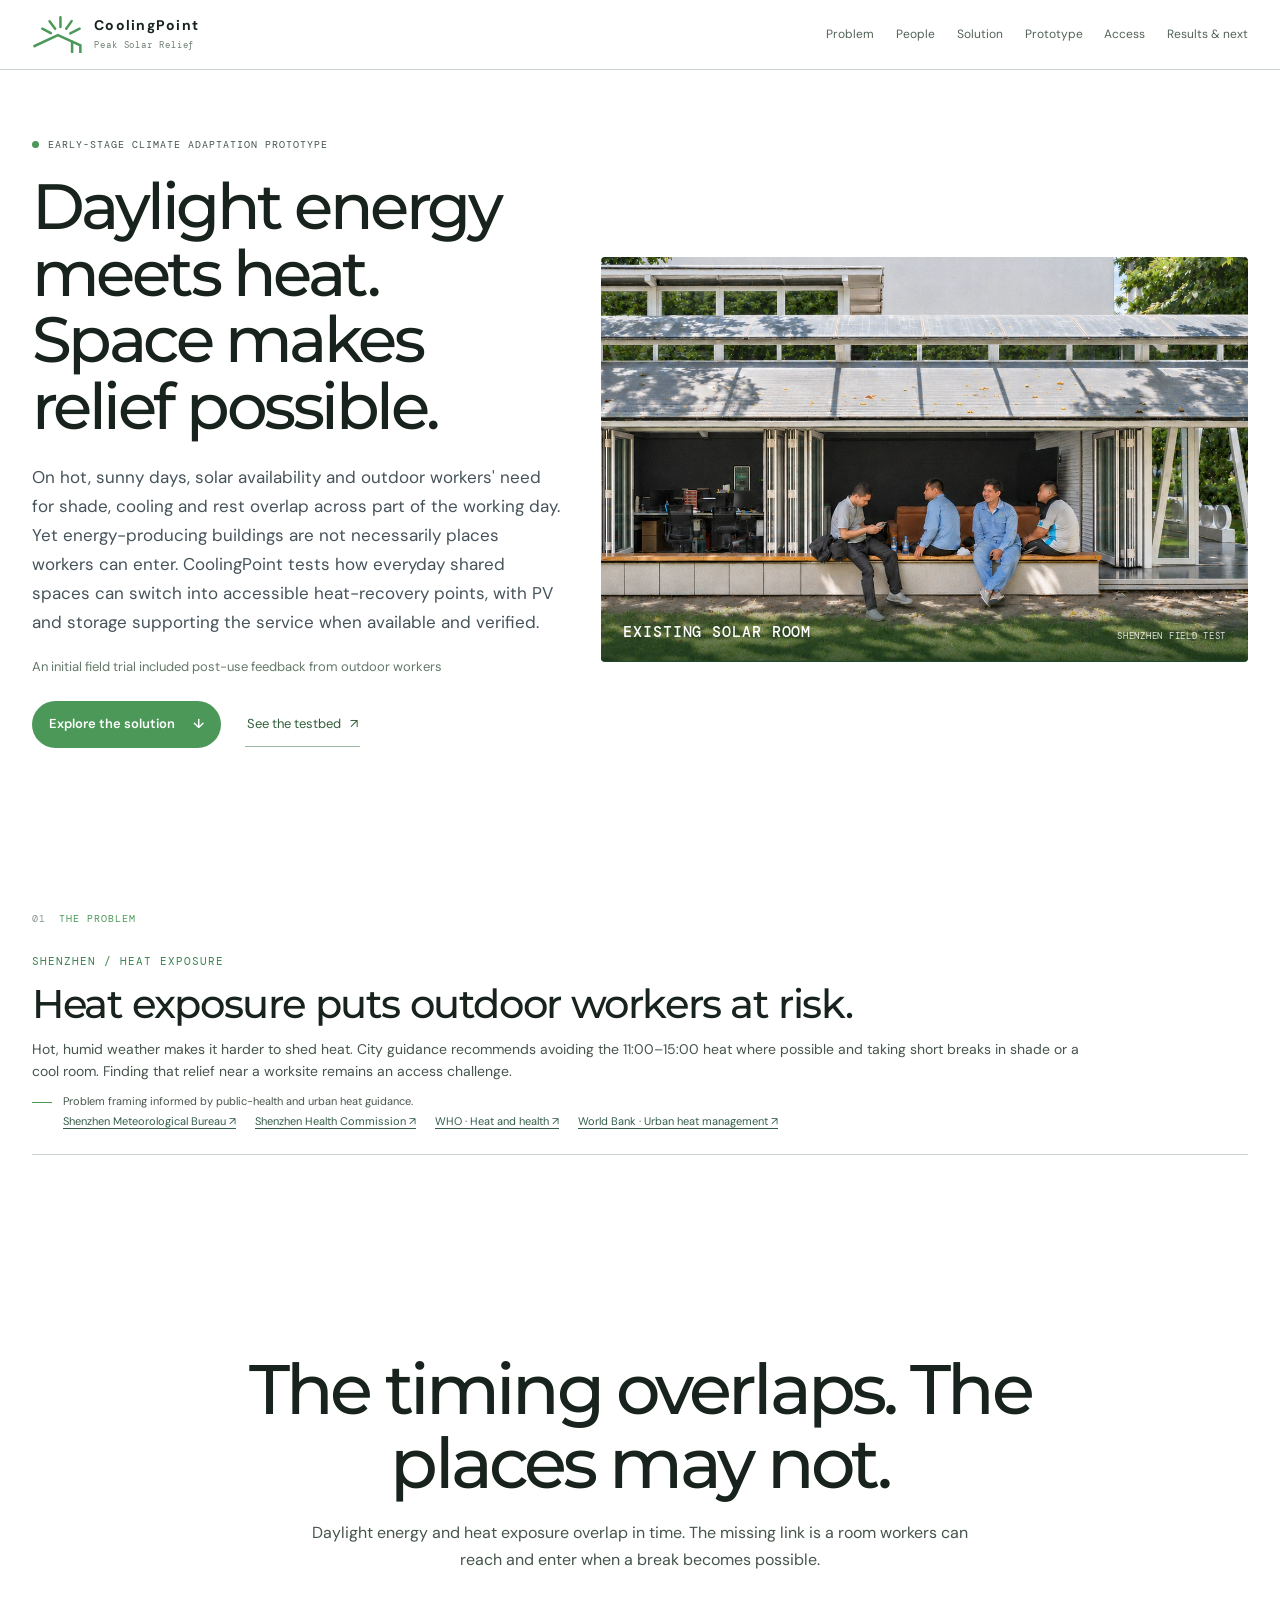
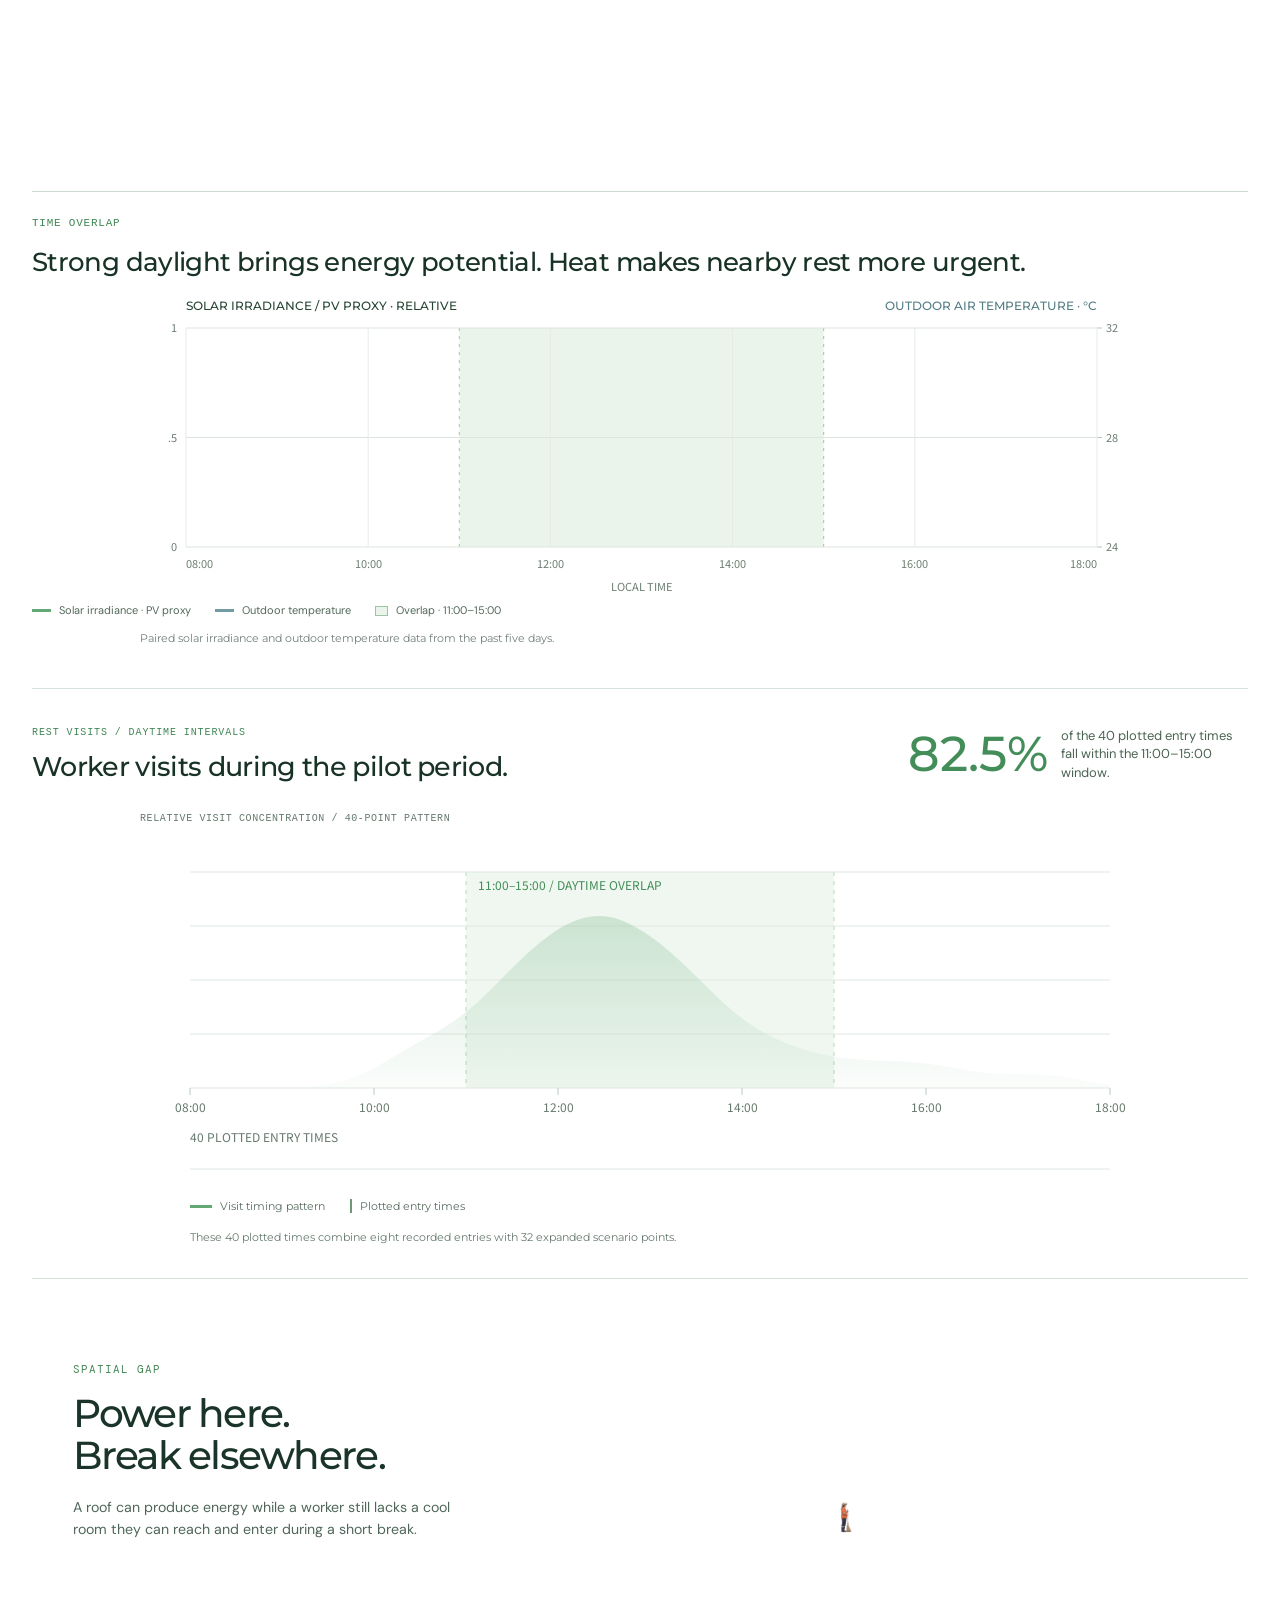
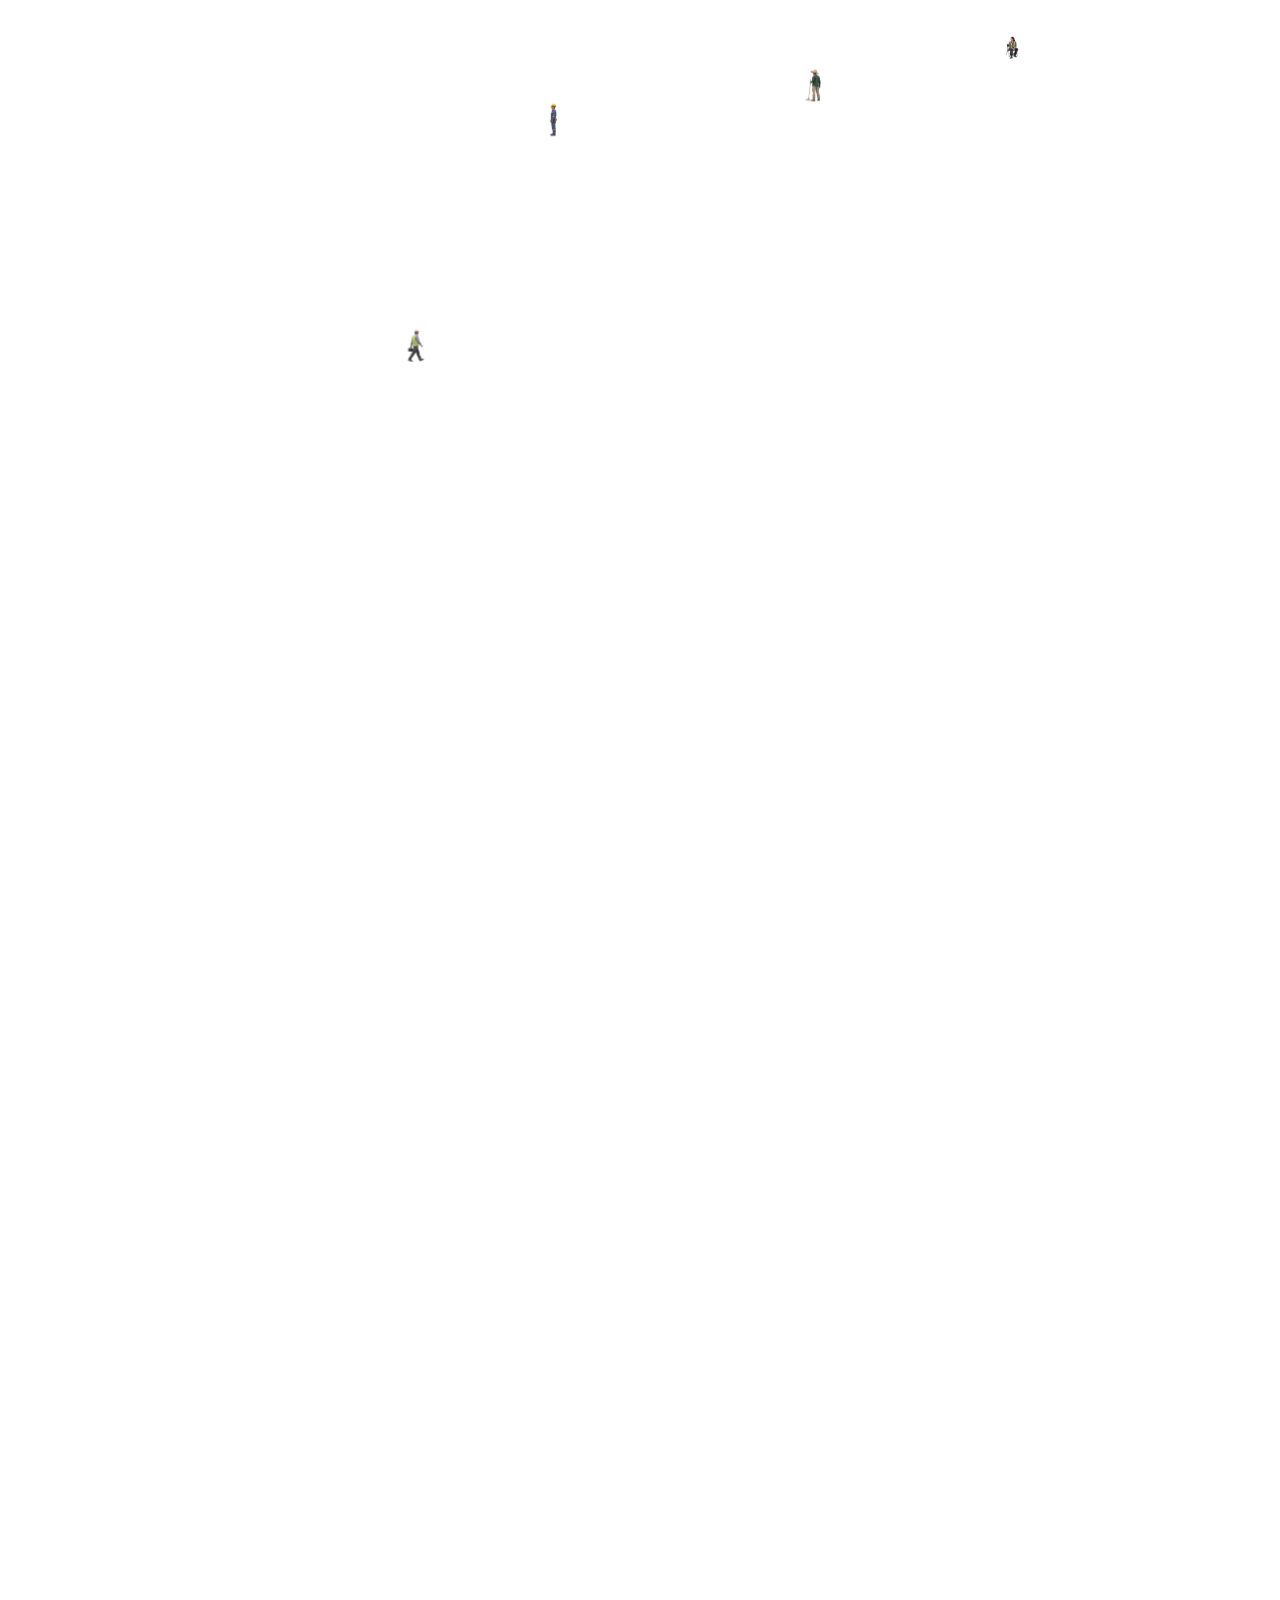
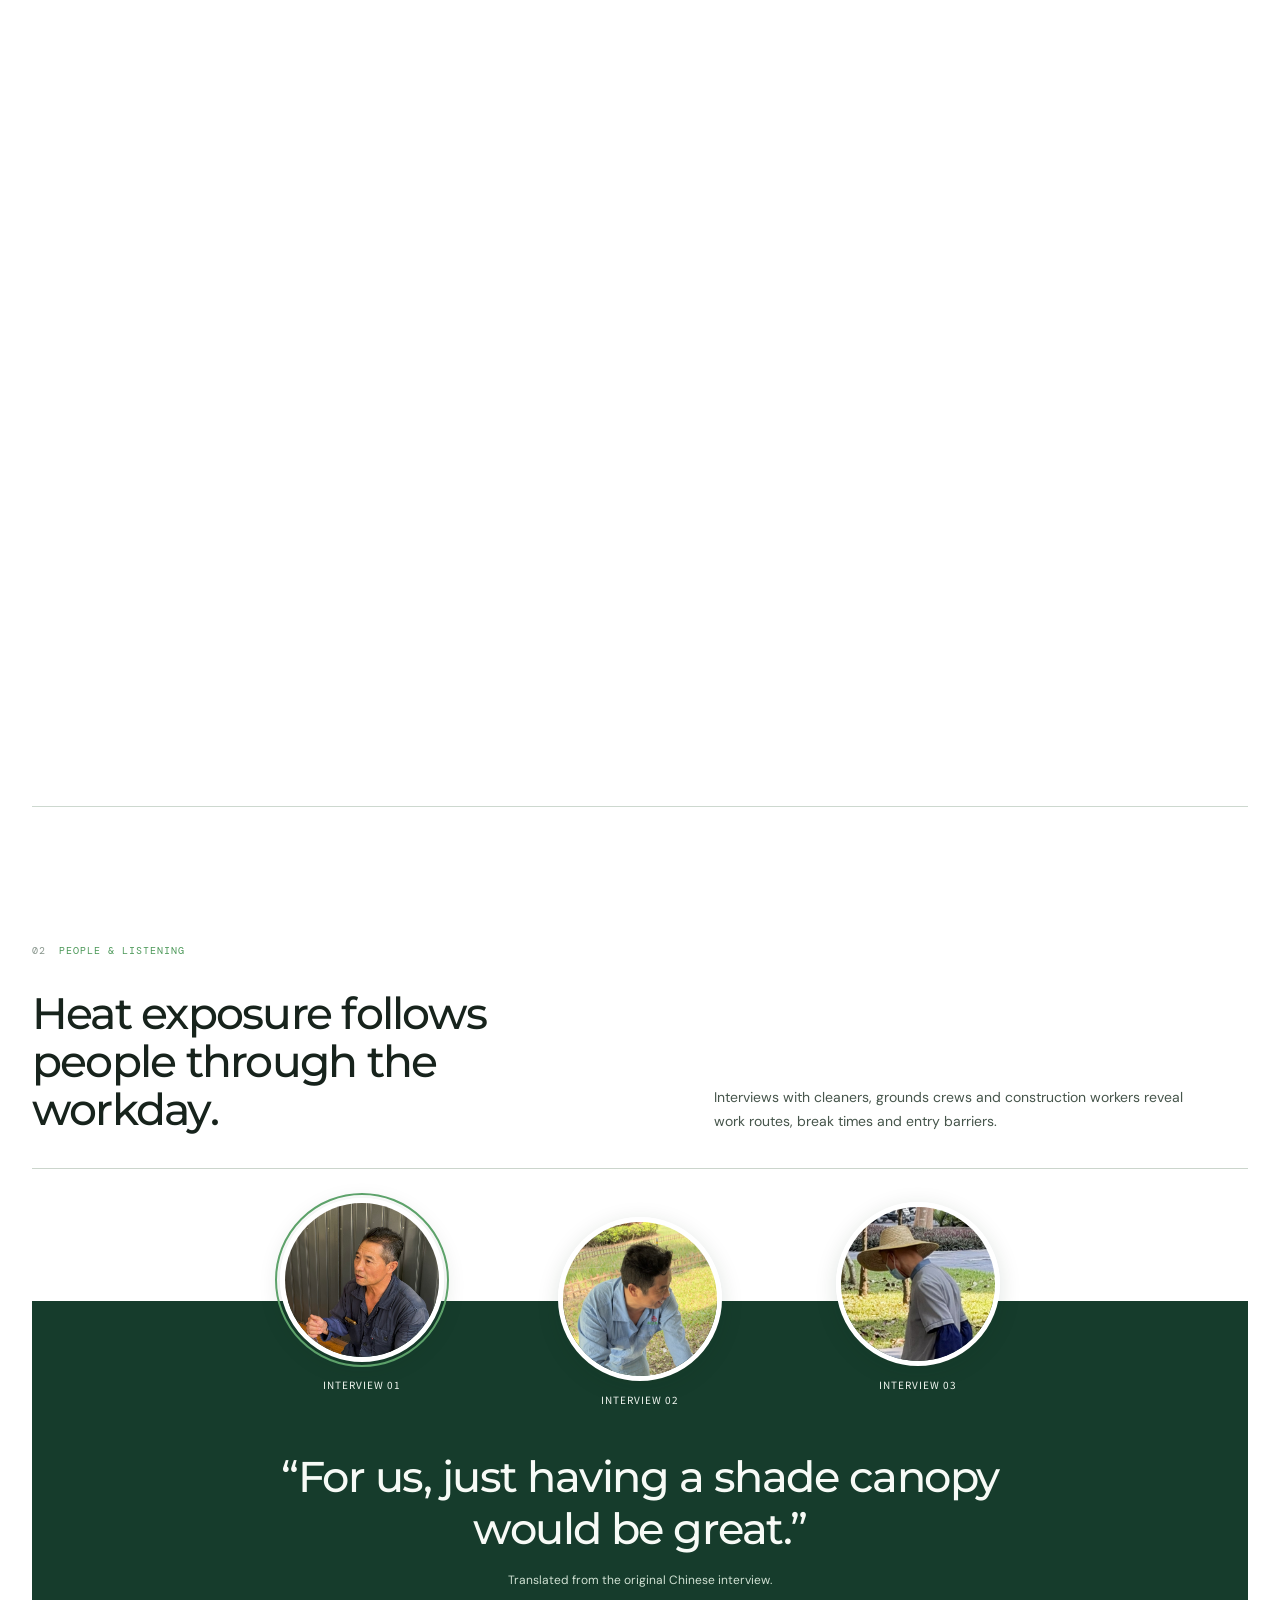
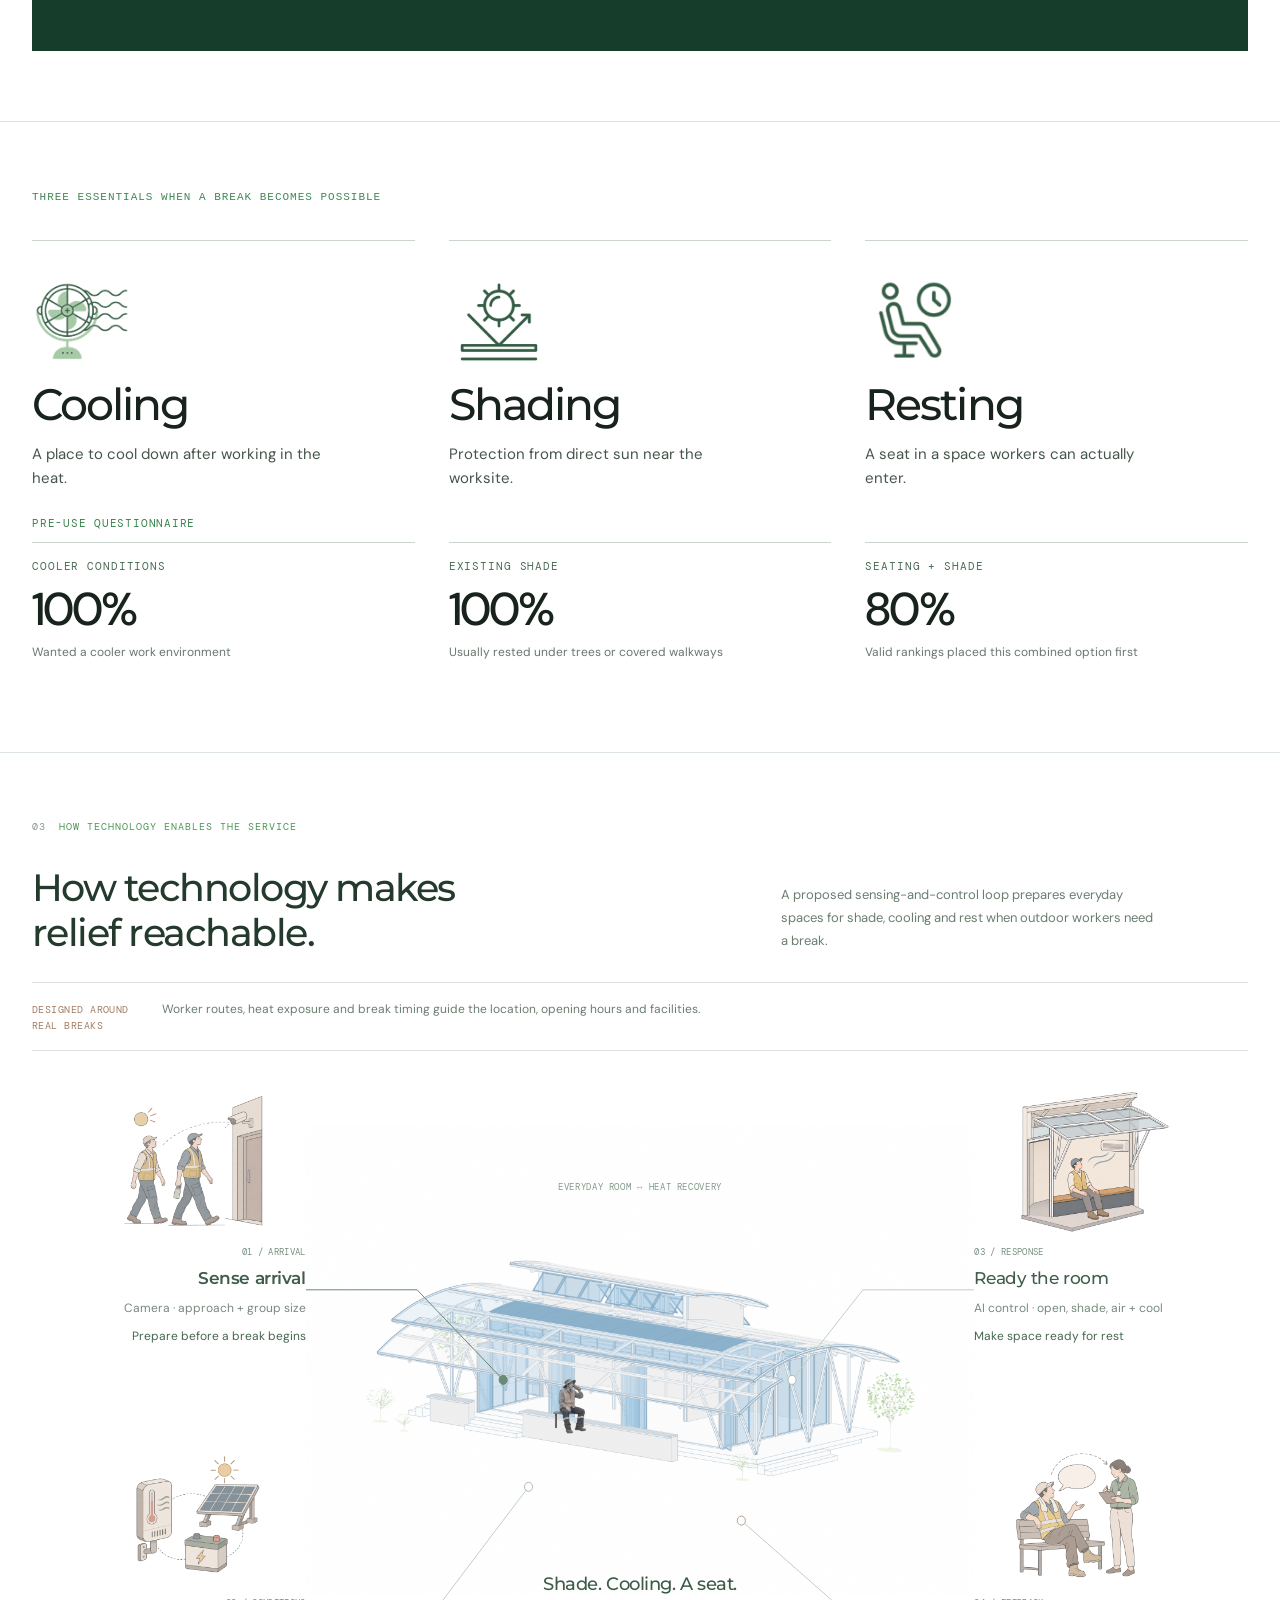
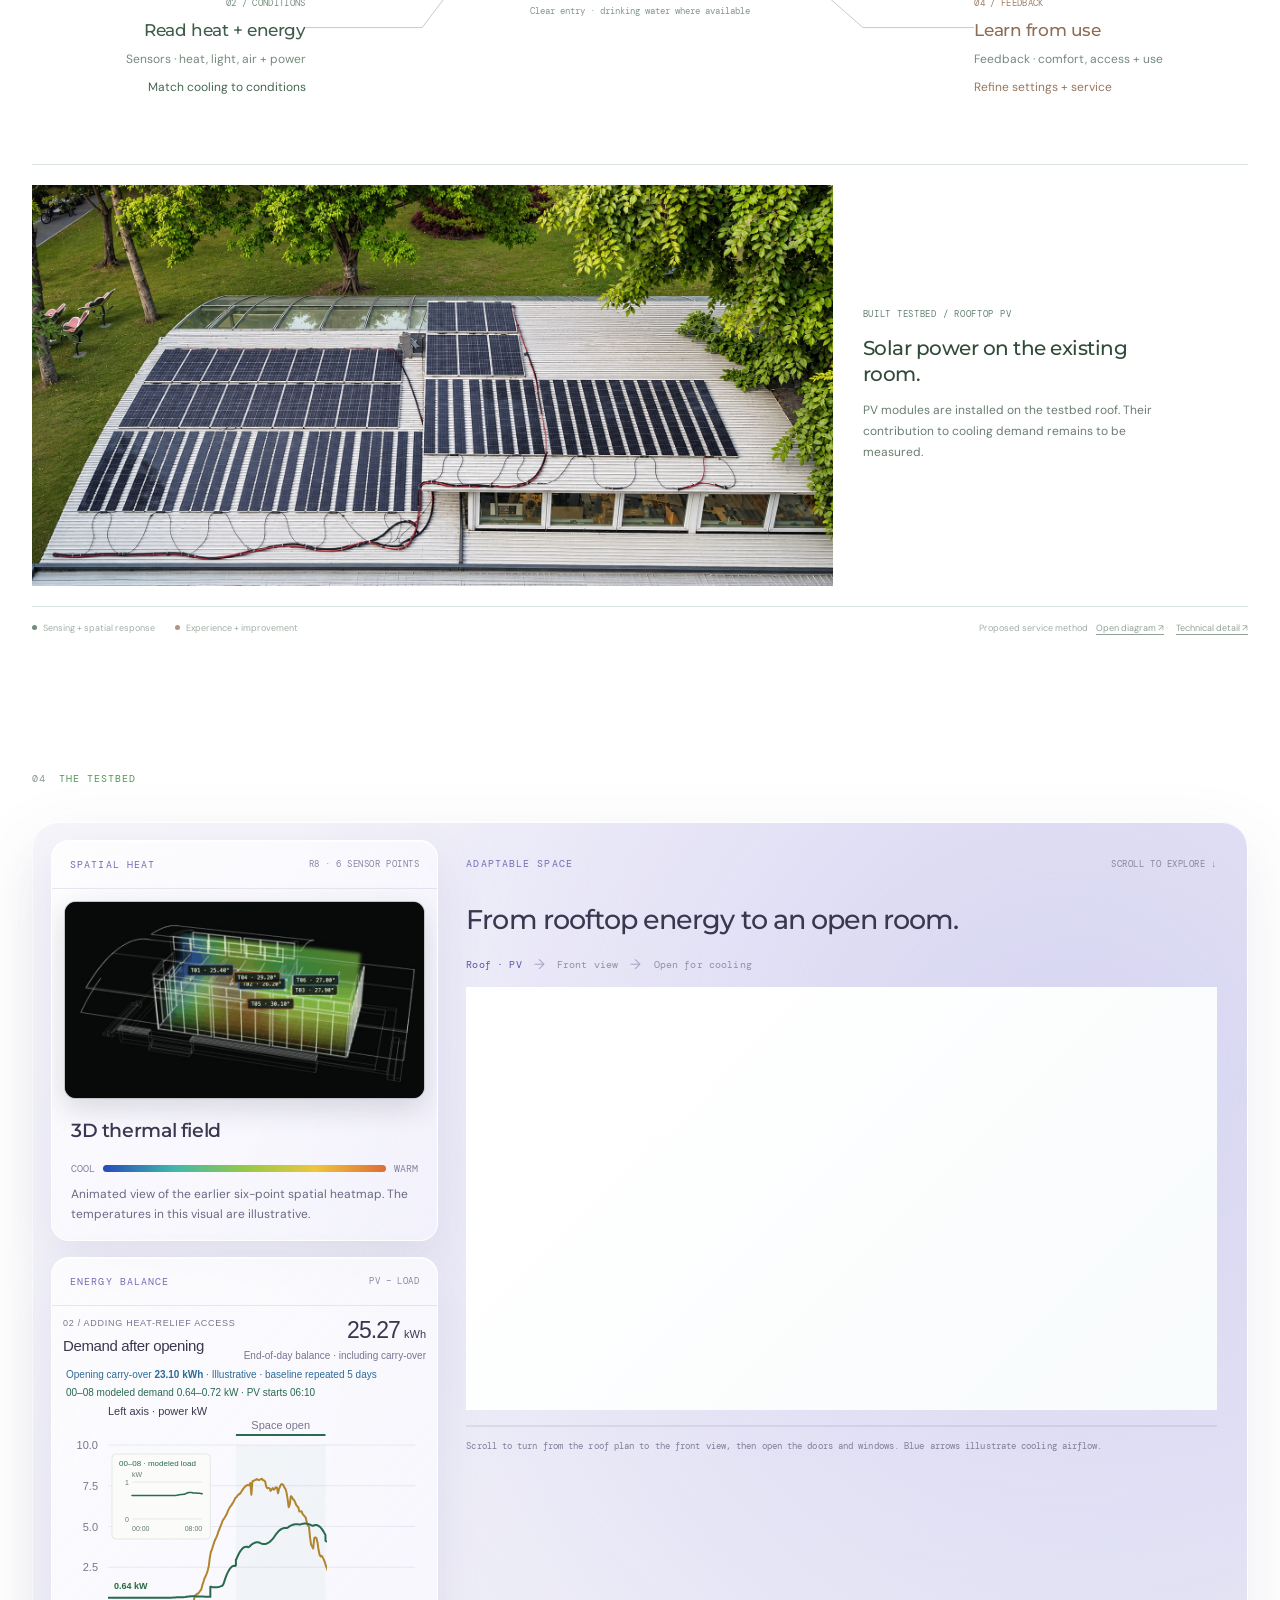
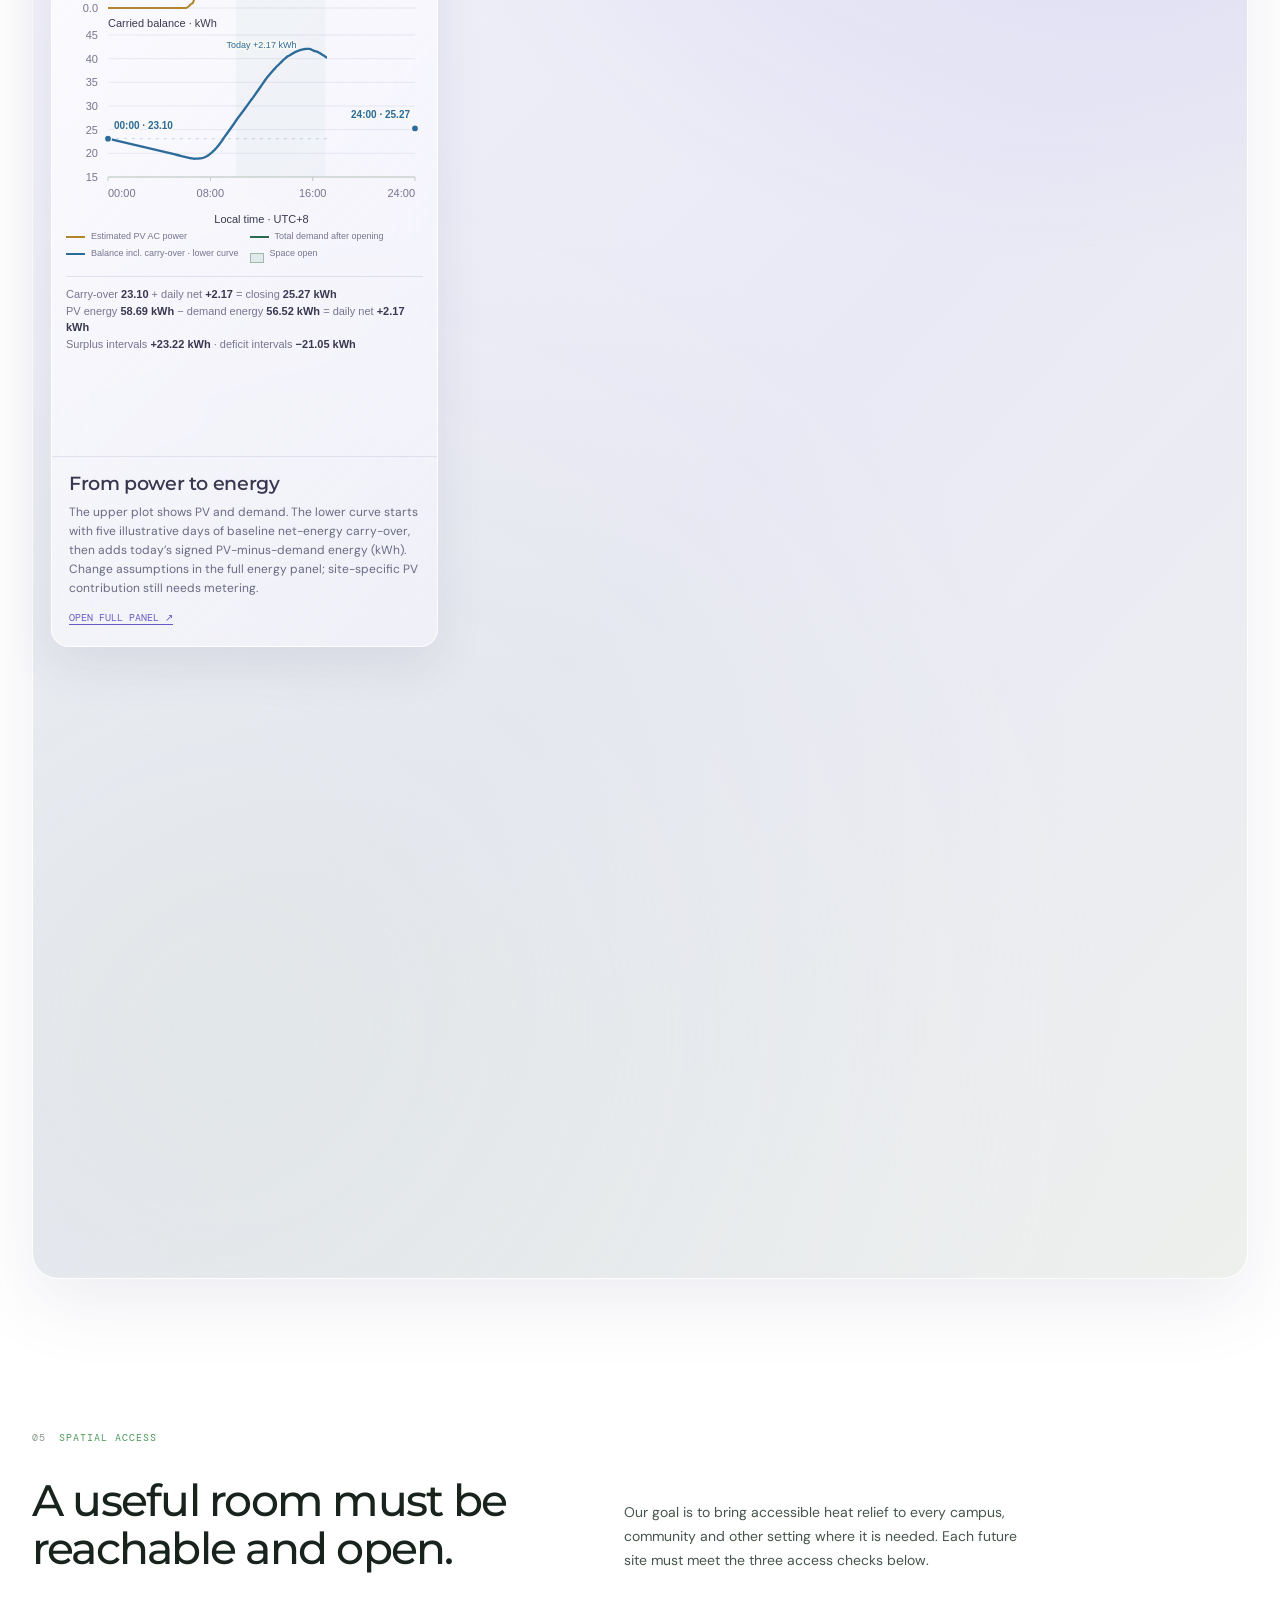
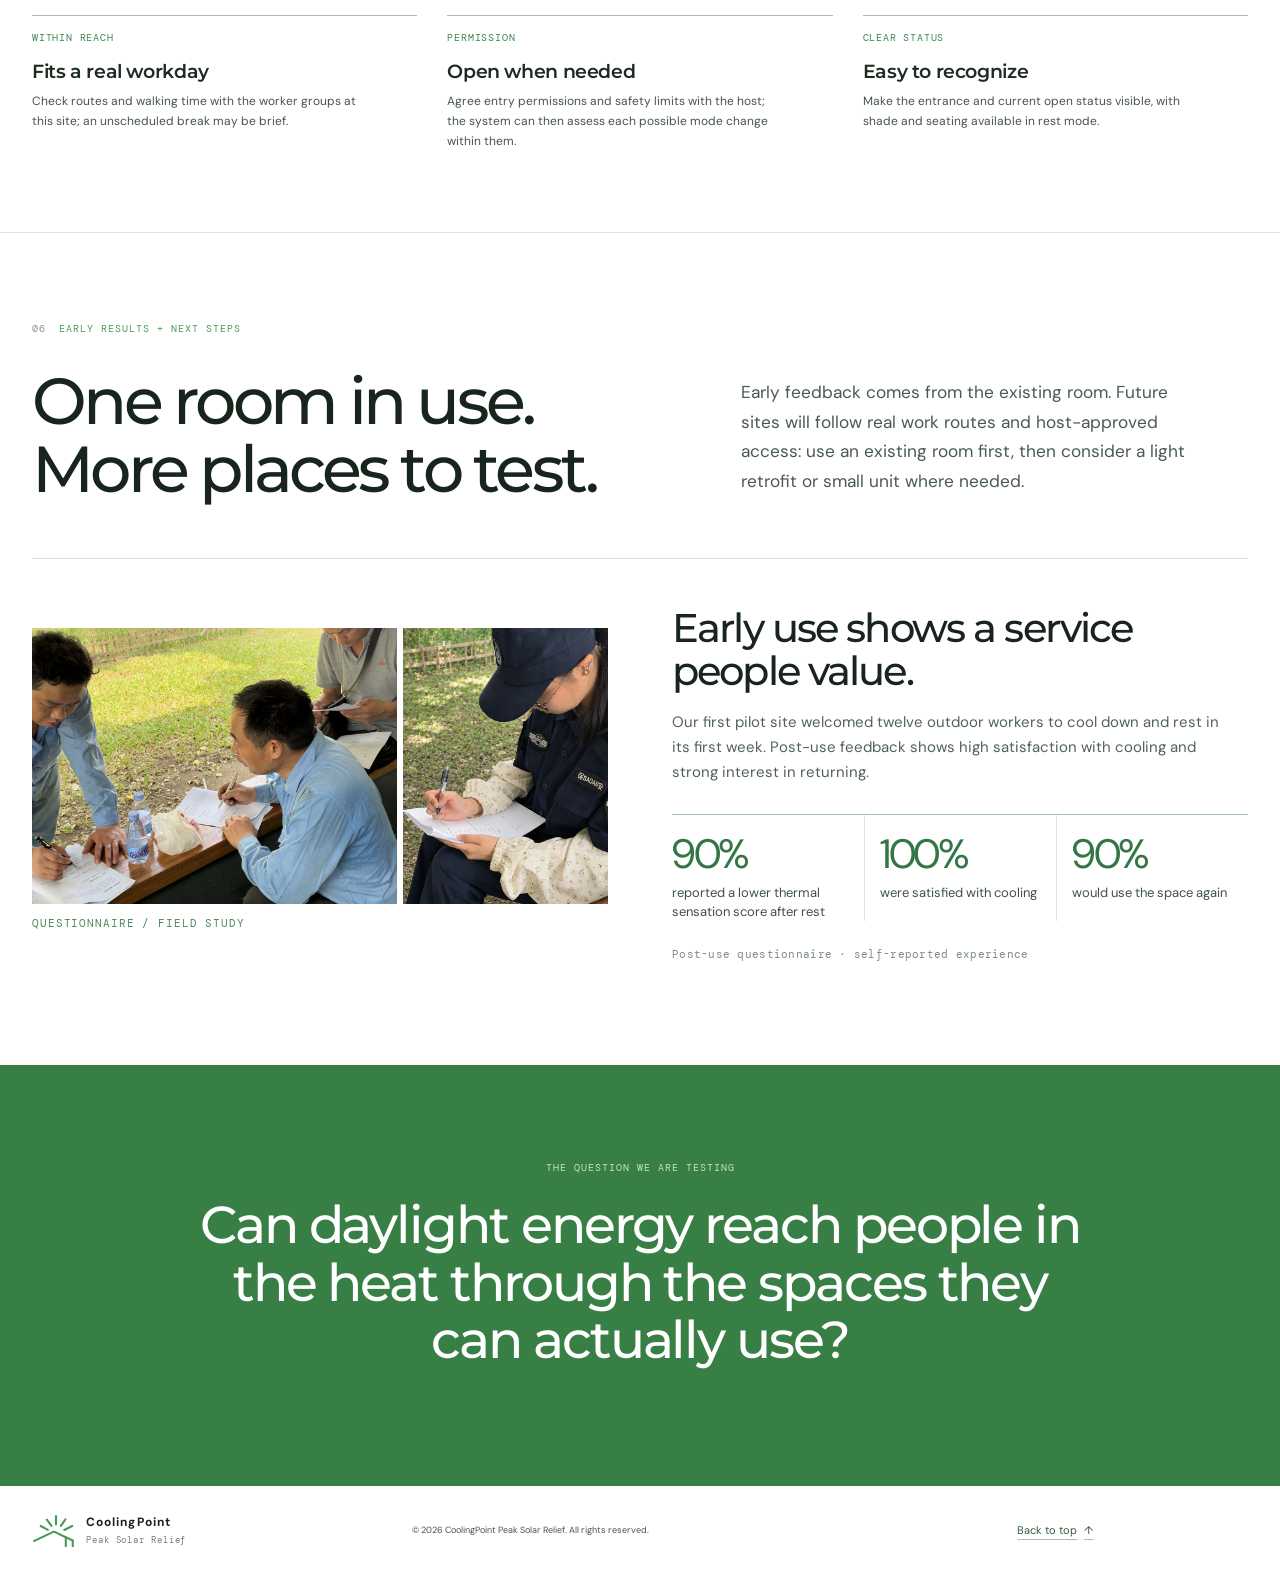
==== commit a8bf5be3: "replace" ====
--- a/index.html
+++ b/index.html
@@ -4,23 +4,23 @@
   <meta charset="utf-8">
   <meta name="viewport" content="width=device-width, initial-scale=1">
   <meta name="theme-color" content="#f5f4f0">
-  <meta name="description" content="Peak-Time Energy Within Reach explores the daylight overlap between solar availability and outdoor heat exposure, and how adaptable shared spaces can turn that opportunity into accessible shade, cooling and rest.">
-  <title>Peak-Time Energy Within Reach | Bridging the Spatial Gap in Heat Relief</title>
+  <meta name="description" content="CoolingPoint Peak Solar Relief explores the daylight overlap between solar availability and outdoor heat exposure, and how adaptable shared spaces can turn that opportunity into accessible shade, cooling and rest.">
+  <title>CoolingPoint Peak Solar Relief</title>
   <link rel="icon" type="image/svg+xml" href="assets/peak-time-mark.svg">
   <link rel="stylesheet" href="styles.css">
   <link rel="stylesheet" href="theme-overrides.css?v=hero-trial-note-20261106">
-  <link rel="stylesheet" href="adapt-study.css?v=pv-layout-20261106">
+  <link rel="stylesheet" href="adapt-study.css?v=scroll-space-20261106">
   <link rel="stylesheet" href="spatial-match.css?v=concept-flow-tech-strip-20261104">
   <link rel="stylesheet" href="how-it-works.css?v=four-step-20261028">
   <link rel="stylesheet" href="service-architecture.css?v=logic-20261105">
   <link rel="stylesheet" href="service-method.css?v=illustrated-20261105">
   <link rel="stylesheet" href="problem-essentials.css?v=survey-layout-20261106">
   <link rel="stylesheet" href="time-space-concept.css?v=20261104-no-strip">
-  <link rel="stylesheet" href="spatial-bridge.css?v=20261106-text-only">
+  <link rel="stylesheet" href="spatial-bridge.css?v=20261106-paved-routes-v2">
   <link rel="stylesheet" href="time-overlap-chart.css?v=20261104-five-day-note">
   <link rel="stylesheet" href="visit-timing.css?v=20261104-reveal">
   <link rel="stylesheet" href="arrival-projection.css?v=20261106-n40-restore">
-  <link rel="stylesheet" href="prototype-dashboard.css?v=night-readability-20261106">
+  <link rel="stylesheet" href="prototype-dashboard.css?v=scroll-space-20261106">
   <link rel="stylesheet" href="interview-gallery.css?v=20261104-three-voices">
   <link rel="stylesheet" href="extension-plan.css?v=20261106-questionnaire-closeup">
   <link rel="stylesheet" href="navigation-polish.css?v=20261106-no-language-toggle">
@@ -28,7 +28,7 @@
 <body>
   <a class="skip-link" href="#main"><span data-en>Skip to content</span><span data-zh>跳转到正文</span></a>
   <header class="topbar">
-    <a class="brand" href="#top" aria-label="Peak-Time Energy Within Reach home"><img class="brand-mark" src="assets/peak-time-mark.svg" alt="" aria-hidden="true"><span>PEAK-TIME ENERGY<span class="brand-sub">WITHIN REACH</span></span></a>
+    <a class="brand" href="#top" aria-label="CoolingPoint Peak Solar Relief home"><img class="brand-mark" src="assets/peak-time-mark.svg" alt="" aria-hidden="true"><span>CoolingPoint <span class="brand-sub">Peak Solar Relief</span></span></a>
     <button class="nav-toggle" id="nav-toggle" type="button" aria-controls="site-nav" aria-expanded="false"><span class="nav-toggle-open"><span data-en>Menu</span><span data-zh>菜单</span></span><span class="nav-toggle-close"><span data-en>Close</span><span data-zh>关闭</span></span><span class="nav-toggle-icon" aria-hidden="true"></span></button>
     <nav id="site-nav" aria-label="Page sections / 页面章节">
       <a href="#problem"><span data-en>Problem</span><span data-zh>问题</span></a>
@@ -45,7 +45,7 @@
       <div class="hero-copy">
         <p class="eyebrow"><span class="status-dot"></span><span data-en>EARLY-STAGE CLIMATE ADAPTATION PROTOTYPE</span><span data-zh>早期气候适应原型探索</span></p>
         <h1><span data-en>Daylight energy meets heat. Space makes relief possible.</span><span data-zh>日间能源遇上高温，空间连接避暑需求。</span></h1>
-        <p class="hero-lede"><span data-en>On hot, sunny days, solar availability and outdoor workers' need for shade, cooling and rest overlap across part of the working day. Yet energy-producing buildings are not necessarily places workers can enter. Peak-Hour tests how everyday shared spaces can switch into accessible heat-recovery points, with PV and storage supporting the service when available and verified.</span><span data-zh>晴热天气中，日间光伏供能机会与户外工作者需要遮阳、降温和休息的时段部分重叠，但能源所在建筑未必是工人能够进入的场所。Peak-Hour 探索让日常共享空间按需切换为可进入的热恢复点，并在光伏及储能供能条件得到核实时由其支持服务。</span></p>
+        <p class="hero-lede"><span data-en>On hot, sunny days, solar availability and outdoor workers' need for shade, cooling and rest overlap across part of the working day. Yet energy-producing buildings are not necessarily places workers can enter. CoolingPoint tests how everyday shared spaces can switch into accessible heat-recovery points, with PV and storage supporting the service when available and verified.</span><span data-zh>晴热天气中，日间光伏供能机会与户外工作者需要遮阳、降温和休息的时段部分重叠，但能源所在建筑未必是工人能够进入的场所。CoolingPoint 探索让日常共享空间按需切换为可进入的热恢复点，并在光伏及储能供能条件得到核实时由其支持服务。</span></p>
         <p class="hero-trial-note" lang="en">An initial field trial included post-use feedback from outdoor workers</p>
         <div class="hero-actions"><a class="button button-dark" href="#architecture"><span data-en>Explore the solution</span><span data-zh>了解方案</span><span aria-hidden="true">↓</span></a><a class="text-link" href="#prototype"><span data-en>See the testbed</span><span data-zh>查看试验台</span><span aria-hidden="true">↗</span></a></div>
       </div>
@@ -115,22 +115,59 @@
             <p class="arrival-projection-note"><span data-en>These 40 plotted times combine eight recorded entries with 32 expanded scenario points.</span><span data-zh>这 40 个图示时间点由 8 条实际进入记录和 32 个扩样情境点组成。</span></p>
           </div>
         </section>
-        <div class="time-space-bridge" id="spatial-bridge" role="group" aria-label="Spatial gap and adaptable space / 空间缺口与可变空间">
-          <article class="space-case space-case-gap">
-            <div class="space-case-copy">
-              <span class="time-space-label"><span data-en>SPATIAL GAP</span><span data-zh>空间缺口</span></span>
-              <h3><span data-en>Power here.<br>Break elsewhere.</span><span data-zh>供能在这里，<br>休息机会在别处。</span></h3>
-            </div>
-            <p><span data-en>A roof can produce energy while a worker still lacks a cool room they can reach and enter during a short break.</span><span data-zh>屋顶可以发电，但工人短暂休息时，仍可能缺少能抵达、能进入的凉爽空间。</span></p>
-          </article>
-          <article class="space-case space-case-ready">
-            <div class="space-case-copy">
-              <span class="time-space-label"><span data-en>ADAPTABLE SPACE</span><span data-zh>可变空间</span></span>
-              <h3><span data-en>Put relief<br>on the route.</span><span data-zh>让避暑服务<br>进入工作路线。</span></h3>
-            </div>
-            <p><span data-en>With host permission, a shared room on the route opens when needed, with shade, suitable cooling and a seat ready.</span><span data-zh>经场地方许可后，工作路线旁的共享空间按需开放，并准备好遮阳、适宜降温和座位。</span></p>
-          </article>
-        </div>
+        <section class="spatial-story" id="spatial-bridge" aria-labelledby="spatial-gap-title" aria-describedby="spatial-story-description">
+          <div class="spatial-story-sticky">
+            <div class="spatial-story-stage">
+              <div class="spatial-story-scene" aria-hidden="true">
+                <img class="spatial-story-map" src="assets/spatial-story/campus-map.webp" width="1586" height="992" alt="" loading="lazy" decoding="async">
+                <svg class="spatial-story-drawing" viewBox="0 0 2400 1500" fill="none" focusable="false">
+                  <defs>
+                    <marker id="spatial-route-arrow" viewBox="0 0 10 10" refX="10" refY="5" markerWidth="13" markerHeight="13" markerUnits="userSpaceOnUse" orient="auto"><path d="M0 0 L10 5 L0 10 L3 5 Z" fill="#62866e"/></marker>
+                    <path id="spatial-route-frontage" d="M757 1300 C727 1310 699 1322 668 1334 L640 1346"/>
+                    <mask id="spatial-route-frontage-reveal" maskUnits="userSpaceOnUse" maskContentUnits="userSpaceOnUse" x="0" y="0" width="2400" height="1500"><path class="spatial-route-reveal" data-work-route pathLength="1" d="M757 1300 C727 1310 699 1322 668 1334 L640 1346"/></mask>
+                    <path id="spatial-route-courtyard" d="M1029 855 C1085 862 1138 857 1205 844 C1292 834 1418 839 1495 765 C1521 739 1528 713 1560 699"/>
+                    <mask id="spatial-route-courtyard-reveal" maskUnits="userSpaceOnUse" maskContentUnits="userSpaceOnUse" x="0" y="0" width="2400" height="1500"><path class="spatial-route-reveal" data-work-route pathLength="1" d="M1029 855 C1085 862 1138 857 1205 844 C1292 834 1418 839 1495 765 C1521 739 1528 713 1560 699"/></mask>
+                    <path id="spatial-route-pavilion" d="M1544 787 C1565 756 1588 733 1607 715 C1635 688 1678 680 1738 679 L1817 682"/>
+                    <mask id="spatial-route-pavilion-reveal" maskUnits="userSpaceOnUse" maskContentUnits="userSpaceOnUse" x="0" y="0" width="2400" height="1500"><path class="spatial-route-reveal" data-work-route pathLength="1" d="M1544 787 C1565 756 1588 733 1607 715 C1635 688 1678 680 1738 679 L1817 682"/></mask>
+                    <path id="spatial-route-north" d="M1605 454 C1598 432 1571 421 1568 389 C1565 353 1576 322 1601 293 C1631 259 1684 223 1731 200"/>
+                    <mask id="spatial-route-north-reveal" maskUnits="userSpaceOnUse" maskContentUnits="userSpaceOnUse" x="0" y="0" width="2400" height="1500"><path class="spatial-route-reveal" data-work-route pathLength="1" d="M1605 454 C1598 432 1571 421 1568 389 C1565 353 1576 322 1601 293 C1631 259 1684 223 1731 200"/></mask>
+                  </defs>
+                  <g class="spatial-work-routes">
+                    <g mask="url(#spatial-route-frontage-reveal)"><use class="spatial-route-line" href="#spatial-route-frontage" stroke="#7c9f8c" marker-end="url(#spatial-route-arrow)"/></g>
+                    <g mask="url(#spatial-route-courtyard-reveal)"><use class="spatial-route-line" href="#spatial-route-courtyard" stroke="#9b8b71" marker-end="url(#spatial-route-arrow)"/></g>
+                    <g mask="url(#spatial-route-pavilion-reveal)"><use class="spatial-route-line" href="#spatial-route-pavilion" stroke="#648e7a" marker-end="url(#spatial-route-arrow)"/></g>
+                    <g mask="url(#spatial-route-north-reveal)"><use class="spatial-route-line" href="#spatial-route-north" stroke="#82956f" marker-end="url(#spatial-route-arrow)"/></g>
+                  </g>
+                  <g class="spatial-worker" data-worker-index="0"><image href="assets/spatial-story/worker-construction.webp" x="1010" y="791" width="38" height="64"/></g>
+                  <g class="spatial-worker" data-worker-index="1"><image href="assets/spatial-story/worker-sanitation.webp" x="1584" y="392" width="41" height="62"/></g>
+                  <g class="spatial-worker" data-worker-index="2"><image href="assets/spatial-story/worker-grounds.webp" x="1524" y="723" width="41" height="64"/></g>
+                  <g class="spatial-worker" data-worker-index="3"><image href="assets/spatial-story/worker-maintenance.webp" x="735" y="1236" width="44" height="64"/></g>
+                  <g class="spatial-worker" data-worker-index="4"><image href="assets/spatial-story/worker-seated.webp" x="1923" y="658" width="26" height="46"/></g>
+                  <g class="spatial-solar-highlight">
+                    <g transform="rotate(12 1815 590)">
+                      <ellipse class="spatial-house-wave" cx="1815" cy="590" rx="285" ry="100"/>
+                      <ellipse class="spatial-house-wave" cx="1815" cy="590" rx="285" ry="100"/>
+                    </g>
+                    <path class="spatial-location-stem" d="M1815 459 V544"/>
+                    <circle class="spatial-location-marker" cx="1815" cy="445" r="14"/>
+                    <circle class="spatial-location-dot" cx="1815" cy="445" r="5"/>
+                  </g>
+                </svg>
+              </div>
+              <article class="spatial-copy spatial-copy-gap">
+                <span class="spatial-copy-kicker"><span data-en>SPATIAL GAP</span><span data-zh>空间缺口</span></span>
+                <h3 id="spatial-gap-title"><span data-en>Power here.<br>Break elsewhere.</span><span data-zh>供能在这里，<br>休息机会在别处。</span></h3>
+                <p><span data-en>A roof can produce energy while a worker still lacks a cool room they can reach and enter during a short break.</span><span data-zh>屋顶可以发电，但工人短暂休息时，仍可能缺少能抵达、能进入的凉爽空间。</span></p>
+              </article>
+              <article class="spatial-copy spatial-copy-relief">
+                <span class="spatial-copy-kicker"><span data-en>ADAPTABLE SPACE</span><span data-zh>可变空间</span></span>
+                <h3><span data-en>Put relief<br>on the route.</span><span data-zh>让避暑服务<br>进入工作路线。</span></h3>
+                <p><span data-en>With host permission, a shared room on the route opens when needed, with shade, suitable cooling and a seat ready.</span><span data-zh>经场地方许可后，工作路线旁的共享空间按需开放，并准备好遮阳、适宜降温和座位。</span></p>
+              </article>
+            </div>
+          </div>
+          <p class="spatial-story-description" id="spatial-story-description"><span data-en>A campus illustration shows workers and their work routes, then reveals nearby buildings and highlights the solar house as a place to rest.</span><span data-zh>园区示意图先展示工人与工作路线，再呈现周边建筑，并突出阳光房这一休息空间的位置。</span></p>
+        </section>
       </div>
     </section>
 
@@ -221,49 +258,39 @@
       <div class="section-kicker"><span>04</span><span data-en>THE TESTBED</span><span data-zh>试验台</span></div>
       <svg class="prototype-filter-defs" width="1" height="1" aria-hidden="true" focusable="false" xmlns="http://www.w3.org/2000/svg"><defs><filter id="prototype-paper-knockout" color-interpolation-filters="sRGB"><feColorMatrix in="SourceGraphic" type="luminanceToAlpha" result="lum"/><feComponentTransfer in="lum" result="mask"><feFuncA type="linear" slope="-16" intercept="16"/></feComponentTransfer><feComposite in="SourceGraphic" in2="mask" operator="in"/></filter></defs></svg>
       <div class="prototype-dashboard" aria-label="Prototype study dashboard">
+        <div class="prototype-data-rail">
         <article class="dashboard-card thermal-card" aria-labelledby="thermal-card-title">
           <div class="dashboard-card-head"><span><span data-en>SPATIAL HEAT</span><span data-zh>空间热环境</span></span><small>R8 · 6 SENSOR POINTS</small></div>
           <div class="thermal-image-wrap"><img src="assets/solaris-thermal-orbit.gif" width="804" height="438" loading="lazy" decoding="async" alt="Animated orbit of the existing solar room three-dimensional thermal field, with six positioned sensor labels and a colored temperature volume"></div>
           <div class="thermal-card-copy"><h3 id="thermal-card-title"><span data-en>3D thermal field</span><span data-zh>立体热力场</span></h3><div class="thermal-legend" aria-label="Cool to warm temperature colors"><span>COOL</span><i></i><span>WARM</span></div><p><span data-en>Animated view of the earlier six-point spatial heatmap. The temperatures in this visual are illustrative.</span><span data-zh>沿用此前六点空间热力图制作的旋转动图；画面中的温度为演示数据。</span></p></div>
-        </article>
-        <article class="dashboard-card prototype-space-card" aria-label="Space opening states">
-          <div class="dashboard-card-head"><span><span data-en>ADAPTABLE SPACE</span><span data-zh>可变空间</span></span><small>3 STATES</small></div>
-      <div class="adapt-study prototype-adapt" id="adapt" aria-labelledby="adapt-study-title">
-        <div class="adapt-study-heading">
-          <div><h3 id="adapt-study-title" tabindex="-1"><span data-en>From enclosed to open to in use.</span><span data-zh>从封闭、开放到有人使用。</span></h3></div>
-        </div>
-        <div class="adapt-toolbar">
-          <div class="adapt-mode-switch" role="group" aria-label="Select a solar-room state">
-            <button class="is-active" type="button" data-adapt-mode="everyday" aria-pressed="true"><span data-en>01 Closed</span><span data-zh>01 封闭</span></button>
-            <button type="button" data-adapt-mode="recovery" aria-pressed="false"><span data-en>02 Open</span><span data-zh>02 开放</span></button>
-            <button type="button" data-adapt-mode="occupied" aria-pressed="false"><span data-en>03 In use</span><span data-zh>03 有人使用</span></button>
-          </div>
-          <div class="adapt-toolbar-actions">
-            <button class="adapt-play-toggle" id="adapt-play-toggle" type="button" aria-pressed="false" aria-controls="adapt-model-stage"><span class="adapt-play-show"><span data-en>Play space transformation</span><span data-zh>播放空间转换</span></span><span class="adapt-play-stop"><span data-en>Stop animation</span><span data-zh>停止动画</span></span><span class="adapt-play-symbol" aria-hidden="true">▷</span></button>
-            <button class="shading-note-toggle" id="shading-note-toggle" type="button" aria-expanded="false" aria-controls="shading-note-copy shading-annotation"><span class="shading-note-show"><span data-en>Reveal cooling annotation</span><span data-zh>显示降温标注</span></span><span class="shading-note-hide"><span data-en>Hide cooling annotation</span><span data-zh>收起降温标注</span></span><span class="shading-toggle-symbol" aria-hidden="true">+</span></button>
-          </div>
-        </div>
-        <figure class="adapt-figure" id="adapt-figure" data-use-mode="everyday">
-            <div class="adapt-view-switch" role="group" aria-label="Model viewing angle">
-              <button type="button" class="is-active" data-adapt-view="front" aria-pressed="true"><span data-en>Front axonometric</span><span data-zh>正面轴测</span></button>
-              <button type="button" data-adapt-view="roof" aria-pressed="false"><span data-en>Roof plan · PV</span><span data-zh>顶视光伏</span></button>
-            </div>
-          <div class="adapt-model-stage" id="adapt-model-stage">
-<img class="adapt-model adapt-model-closed is-active" id="adapt-model-closed" src="assets/renders/solarhouse-front-closed.png?v=pv-layout-20261106" width="2200" height="1240" alt="Front axonometric view of the solar house with closed doors and rooftop photovoltaic panels" decoding="async" aria-hidden="false">
-<img class="adapt-model adapt-model-open" id="adapt-model-open" src="assets/renders/solarhouse-front-open.png?v=pv-layout-20261106" width="2200" height="1240" alt="Front axonometric view of the solar house with open doors and rooftop photovoltaic panels" decoding="async" aria-hidden="true">
-
-            <div class="adapt-shading-callout" id="shading-annotation" aria-hidden="true"><span class="adapt-shading-dot" aria-hidden="true"></span><span class="adapt-shading-leader" aria-hidden="true"></span><span class="adapt-shading-label"><small><span data-en>COOLING SYSTEM COMPONENT</span><span data-zh>降温系统组件</span></small><strong><span data-en>Roof shading blinds</span><span data-zh>屋顶遮阳帘</span></strong><span><span data-en>Deployed as needed to block direct sun and reduce solar heat gain.</span><span data-zh>按需展开，遮挡直射阳光并减少太阳得热。</span></span></span></div>
-          </div>
-          <div class="shading-note-copy" id="shading-note-copy" aria-hidden="true"><div><span class="adapt-note-kicker"><span data-en>COOLING SYSTEM COMPONENT</span><span data-zh>降温系统组件</span></span><strong><span data-en>Roof shading blinds</span><span data-zh>屋顶遮阳帘</span></strong><p><span data-en>Deployed as needed during public use to block direct sunlight and reduce solar heat gain.</span><span data-zh>在公共使用时按需展开，遮挡直射阳光并减少太阳得热。</span></p></div></div>
-          <figcaption><span data-en>Front axonometric + roof plan · PV layout follows the updated roof-plan reference; sizes are referenced to the existing model. Workers and use scenario are illustrative, not a documented site trial.</span><span data-zh>正面轴测＋屋顶顶视 · 光伏排布按更新后的屋顶标注调整，尺寸以现有模型为参照；人物与使用情境为设计示意，并非已完成的现场试点。</span></figcaption>
-        </figure>
-      </div>
         </article>
         <article class="dashboard-card energy-card" aria-labelledby="energy-card-title">
           <div class="dashboard-card-head"><span><span data-en>ENERGY BALANCE</span><span data-zh>能耗与余电</span></span><small>PV − LOAD</small></div>
           <iframe src="energy-panel.html?embed=card&amp;v=20261106-night-readability" title="Interactive PV, demand and cumulative net-energy model" loading="lazy" scrolling="no"></iframe>
           <div class="energy-card-copy"><h3 id="energy-card-title"><span data-en>From power to energy</span><span data-zh>从功率曲线到累计电量</span></h3><p><span data-en>The upper plot shows PV and demand. The lower curve starts with five illustrative days of baseline net-energy carry-over, then adds today’s signed PV-minus-demand energy (kWh). Change assumptions in the full energy panel; site-specific PV contribution still needs metering.</span><span data-zh>上图显示光伏与用电功率；下方曲线以基础情景连续 5 天的示例净结转为起点，再叠加当天光伏减用电的累计净差（kWh）。可在完整面板中调整参数；场地实际光伏贡献仍需计量。</span></p><a class="energy-card-link" href="energy-panel.html" target="_blank" rel="noopener"><span data-en>OPEN FULL PANEL ↗</span><span data-zh>查看完整面板 ↗</span></a></div>
         </article>
+        </div>
+        <article class="dashboard-card prototype-space-card" id="adapt-scroll-story" aria-label="Scroll through the solar-room transformation">
+          <div class="dashboard-card-head"><span><span data-en>ADAPTABLE SPACE</span><span data-zh>可变空间</span></span><small><span data-en>SCROLL TO EXPLORE ↓</span><span data-zh>向下滚动探索 ↓</span></small></div>
+          <div class="adapt-study prototype-adapt" id="adapt" aria-labelledby="adapt-study-title">
+            <div class="adapt-study-heading"><h3 id="adapt-study-title" tabindex="-1"><span data-en>From rooftop energy to an open room.</span><span data-zh>从屋顶能源，到开放的空间。</span></h3></div>
+            <div class="adapt-scroll-status" aria-label="Transformation sequence">
+              <span class="is-current" data-scroll-phase="roof"><span data-en>Roof · PV</span><span data-zh>屋顶光伏</span></span>
+              <i aria-hidden="true">→</i><span data-scroll-phase="front"><span data-en>Front view</span><span data-zh>正面轴测</span></span>
+              <i aria-hidden="true">→</i><span data-scroll-phase="open"><span data-en>Open for cooling</span><span data-zh>打开空间</span></span>
+            </div>
+            <figure class="adapt-figure" id="adapt-figure" data-phase="roof">
+              <div class="adapt-model-stage" id="adapt-model-stage">
+                <img class="adapt-scroll-frame" id="adapt-frame-base" src="assets/renders/solarhouse-top-closed.png?v=scroll-space-20261106" width="2200" height="1240" alt="Roof plan of the solar room, showing 36 rooftop photovoltaic panels" decoding="async">
+                <img class="adapt-cooling-airflow" src="assets/renders/solarhouse-scroll/cooling-airflow.svg" width="2200" height="1240" alt="" aria-hidden="true">
+              </div>
+              <div class="adapt-scroll-progress" aria-hidden="true"><i></i></div>
+              <figcaption><span data-en>Scroll to turn from the roof plan to the front view, then open the doors and windows. Blue arrows illustrate cooling airflow.</span><span data-zh>向下滚动，从屋顶顶视转至正面轴测，再打开门窗；蓝色箭头示意冷气流出。</span></figcaption>
+              <noscript><img src="assets/renders/solarhouse-scroll/frame-031.webp" width="2200" height="1240" alt="Front axonometric view with the solar room's doors and windows open"></noscript>
+            </figure>
+          </div>
+        </article>
+
       </div>
     </section>
 
@@ -311,12 +338,13 @@
     </section>
   </main>
 
-  <footer class="footer"><div class="brand brand-footer"><img class="brand-mark" src="assets/peak-time-mark.svg" alt="" aria-hidden="true"><span>PEAK-TIME ENERGY<span class="brand-sub">WITHIN REACH</span></span></div><div class="footer-copy"><span data-en>© 2026 Peak-Time Energy Within Reach. All rights reserved.</span><span data-zh>© 2026 Peak-Time Energy Within Reach. All rights reserved.</span></div><nav class="footer-links" aria-label="Footer shortcuts / 页脚快捷导航"><a href="#top"><span data-en>Back to top</span><span data-zh>返回顶部</span><span aria-hidden="true">↑</span></a></nav></footer>
+  <footer class="footer"><div class="brand brand-footer"><img class="brand-mark" src="assets/peak-time-mark.svg" alt="" aria-hidden="true"><span>CoolingPoint <span class="brand-sub">Peak Solar Relief</span></span></div><div class="footer-copy"><span data-en>© 2026 CoolingPoint Peak Solar Relief. All rights reserved.</span><span data-zh>© 2026 CoolingPoint Peak Solar Relief. All rights reserved.</span></div><nav class="footer-links" aria-label="Footer shortcuts / 页脚快捷导航"><a href="#top"><span data-en>Back to top</span><span data-zh>返回顶部</span><span aria-hidden="true">↑</span></a></nav></footer>
   <script src="script.js?v=20261106-no-language-toggle"></script>
   <script src="navigation.js?v=20261104"></script>
   <script src="time-overlap-chart.js?v=20261104-five-day-note"></script>
   <script src="arrival-projection.js?v=20261106-pilot-records"></script>
-  <script src="adapt-study.js?v=pv-layout-20261106"></script>
+  <script src="spatial-story.js?v=20261106-paved-routes-v2"></script>
+  <script src="adapt-study.js?v=scroll-space-20261106"></script>
   <script src="prototype-dashboard.js?v=20261104"></script>
   <script src="service-architecture.js?v=merged-20261105"></script>
   <script src="interview-gallery.js?v=20261105-three-second-rotation"></script>
--- a/adapt-study.css
+++ b/adapt-study.css
@@ -1,81 +1,17 @@
-/* Architectural response study: a continuous drawing, with an annotation revealed on demand. */
-.adapt-step-link{display:inline-flex;align-items:center;gap:11px;text-decoration:none;text-underline-offset:5px}
-.adapt-step-link>span:last-child{font-family:var(--sans);font-size:.8em;color:var(--green)}
-.adapt-step-link:hover{text-decoration:underline;text-decoration-thickness:1px}
-.adapt-step-link:focus-visible{outline:2px solid var(--deep);outline-offset:6px}
-.adapt-study{margin-top:68px;padding-top:35px;border-top:1px solid var(--line);scroll-margin-top:100px}
-.adapt-study-heading{display:grid;grid-template-columns:1.05fr .8fr;gap:80px;align-items:end}
-.adapt-kicker{display:flex;gap:19px;margin:0 0 14px;color:#5a7260;font:9px var(--mono);letter-spacing:.1em}
-.adapt-kicker>span:first-child{color:#4b9858}
-.adapt-study-heading h3{max-width:580px;margin:0;font-size:clamp(25px,2.8vw,34px);font-weight:500;line-height:1.16;letter-spacing:-.035em}
-.adapt-study-heading>p{max-width:470px;margin:0;color:#46554b;font-size:13px;line-height:1.75}
-.adapt-toolbar{display:flex;justify-content:space-between;align-items:center;gap:20px;flex-wrap:wrap;margin-top:29px;padding:15px 0;border-top:1px solid var(--line);border-bottom:1px solid var(--line)}
-.adapt-toolbar-actions{display:flex;align-items:center;gap:29px;margin-left:auto}
-.adapt-mode-switch{display:flex;gap:22px;align-items:center}
-.adapt-mode-switch button,.shading-note-toggle,.adapt-play-toggle{border:0;padding:5px 0;background:none;color:#526558;font:12px var(--sans);cursor:pointer}
-.adapt-mode-switch button{position:relative;min-height:34px;transition:color .2s ease}
-.adapt-mode-switch button:after{position:absolute;content:'';height:1px;background:currentColor;left:0;right:0;bottom:-4px;transform:scaleX(0);transform-origin:left;transition:transform .25s ease}
-.adapt-mode-switch button.is-active{color:#254b30;font-weight:600}
-.adapt-mode-switch button.is-active:after{transform:scaleX(1)}
-.shading-note-toggle{display:inline-flex;align-items:center;gap:13px;color:#3d6650;min-height:34px}
-.adapt-play-toggle{display:inline-flex;align-items:center;gap:10px;color:#3d6650;min-height:34px}
-.adapt-play-stop{display:none}
-.adapt-play-toggle[aria-pressed="true"] .adapt-play-show{display:none}
-.adapt-play-toggle[aria-pressed="true"] .adapt-play-stop{display:inline}
-.adapt-play-symbol{font:16px/1 var(--sans)}
-.adapt-play-toggle[aria-pressed="true"] .adapt-play-symbol{font-size:0}
-.adapt-play-toggle[aria-pressed="true"] .adapt-play-symbol::before{content:'■';font-size:11px}
-.shading-toggle-symbol{font:20px/1 var(--sans);display:inline-block;transition:transform .4s ease}
-.shading-note-hide{display:none}
-.shading-note-toggle[aria-expanded="true"] .shading-note-show{display:none}
-.shading-note-toggle[aria-expanded="true"] .shading-note-hide{display:inline}
-.shading-note-toggle[aria-expanded="true"] .shading-toggle-symbol{transform:rotate(45deg)}
-.adapt-mode-switch button:hover,.shading-note-toggle:hover,.adapt-play-toggle:hover{color:#1d4529}
-.adapt-mode-switch button:focus-visible,.shading-note-toggle:focus-visible,.adapt-play-toggle:focus-visible{outline:2px solid #315d37;outline-offset:6px}
-.adapt-figure{margin:0;position:relative}
-.adapt-image-viewport{position:relative;aspect-ratio:2200/1150;overflow:hidden}
-.adapt-image-canvas{position:absolute;left:0;top:-13.043478%;width:100%;aspect-ratio:2200/1550;isolation:isolate}
-.adapt-image-canvas img{position:absolute;inset:0;display:block;width:100%;height:100%;object-fit:contain;pointer-events:none}
-.adapt-base{opacity:0;transition:opacity .85s cubic-bezier(.22,.61,.36,1)}
-.adapt-base.is-active{opacity:1}
-.adapt-workers{z-index:1;opacity:0;transition:opacity .85s cubic-bezier(.22,.61,.36,1)}
-.adapt-workers.is-active{opacity:1}
-.shading-annotation{z-index:2;opacity:0;transform:translateY(5px);transition:opacity 1.2s ease,transform 1.2s cubic-bezier(.22,.61,.36,1)}
-.adapt-figure.is-annotated .shading-annotation{opacity:1;transform:translateY(0)}
-.adapt-motion{position:absolute;inset:0;z-index:3;opacity:0;pointer-events:none}
-.adapt-figure.is-playing .adapt-base,.adapt-figure.is-playing .adapt-workers,.adapt-figure.is-playing .shading-annotation{opacity:0!important}
-.adapt-figure.is-playing .adapt-motion{opacity:1}
-.adapt-figure figcaption{margin:0;padding-top:13px;border-top:1px solid var(--line);color:#5c6d61;font:9px/1.6 var(--mono);letter-spacing:.01em}
-.shading-note-copy{position:absolute;width:1px;height:1px;padding:0;margin:-1px;overflow:hidden;clip:rect(0,0,0,0);white-space:nowrap;border:0}
-@media(max-width:900px){.adapt-study{margin-top:48px}.adapt-study-heading{gap:35px}.adapt-study-heading>p{font-size:12px}.adapt-mode-switch{gap:16px}.adapt-toolbar-actions{gap:20px}.adapt-mode-switch button,.shading-note-toggle,.adapt-play-toggle{font-size:11px}}
-@media(max-width:680px){.adapt-study{margin-top:36px;padding-top:25px;scroll-margin-top:86px}.adapt-study-heading{grid-template-columns:1fr;gap:15px}.adapt-kicker{margin-bottom:11px;font-size:8px}.adapt-study-heading h3{max-width:400px;font-size:27px}.adapt-study-heading>p{max-width:500px;font-size:13px}.adapt-toolbar{margin-top:20px;gap:12px;align-items:flex-start;flex-wrap:wrap;padding:11px 0 12px}.adapt-mode-switch{gap:17px}.adapt-toolbar-actions{width:100%;justify-content:space-between;margin-left:0;gap:14px}.adapt-mode-switch button,.shading-note-toggle,.adapt-play-toggle{font-size:11px;min-height:30px}.shading-note-toggle{margin-left:auto;gap:9px}.adapt-image-viewport{margin-left:-10px;margin-right:-10px}.adapt-figure figcaption{font-size:8px;padding-top:11px}}
-@media(prefers-reduced-motion:reduce){html{scroll-behavior:auto!important}.adapt-base,.adapt-workers,.shading-annotation,.shading-note-copy,.shading-toggle-symbol,.adapt-mode-switch button:after{transition:none!important;transform:none!important}.adapt-figure.is-annotated .shading-toggle-symbol{transform:rotate(45deg)!important}}
-
-/* Fixed front axonometric and top views rendered from the editable Blender model. */
+/* Scroll-driven roof-to-front study, rendered from the retained Blender model. */
+.adapt-study{scroll-margin-top:100px}
+.adapt-study-heading h3{margin:0;font-weight:500;line-height:1.16;letter-spacing:-.035em}
+.adapt-scroll-status{display:flex;align-items:center;gap:12px;margin:20px 12px 14px;color:#9290a6;font:10px var(--mono);letter-spacing:.015em}
+.adapt-scroll-status span[data-scroll-phase]{transition:color .2s ease}
+.adapt-scroll-status .is-current{color:#5d55a6}
+.adapt-scroll-status i{font:14px var(--sans);font-style:normal;color:#aaa6c5}
+.adapt-figure{position:relative;margin:0;--cooling-opacity:0;--scroll-progress:0}
 .adapt-model-stage{position:relative;width:100%;aspect-ratio:2200/1240;overflow:hidden;background:linear-gradient(135deg,#fff 18%,#f8fbfc 100%);isolation:isolate}
-.adapt-model{position:absolute;inset:0;display:block;width:100%;height:100%;object-fit:contain;object-position:center;opacity:0;pointer-events:none;user-select:none;transition:opacity .85s cubic-bezier(.22,.61,.36,1)}
-.adapt-model.is-active{opacity:1}
-.adapt-view-switch{position:absolute;z-index:5;top:14px;right:14px;display:flex;gap:3px;padding:4px;border:1px solid rgba(117,112,155,.2);border-radius:999px;background:rgba(255,255,255,.94);box-shadow:0 3px 14px rgba(52,52,78,.07)}
-.adapt-view-switch button{min-height:28px;border:0;border-radius:999px;padding:4px 11px;background:transparent;color:#77738f;font:10px var(--mono);letter-spacing:.02em;cursor:pointer;transition:background .2s ease,color .2s ease}
-.adapt-view-switch button:hover{color:#514aab}
-.adapt-view-switch button.is-active{background:#eeeef8;color:#514aab}
-.adapt-view-switch button:focus-visible{outline:2px solid #655bc5;outline-offset:2px}
-.adapt-model-stage .adapt-worker-cutout{position:absolute;inset:auto;display:block;height:auto;max-width:none;object-fit:contain;filter:saturate(.48) contrast(.9) brightness(1.06);opacity:0;pointer-events:none;transition:opacity .85s cubic-bezier(.22,.61,.36,1)}
-.adapt-model-stage .adapt-worker-cutout.is-active{opacity:.9}
-.adapt-model-stage .adapt-worker-inside{z-index:2;left:37.5%;top:49.1%;width:6.7%}
-.adapt-model-stage .adapt-worker-outside{z-index:3;left:42%;top:59.5%;width:8.1%}
-.adapt-shading-callout{position:absolute;inset:0;z-index:4;opacity:0;pointer-events:none;transition:opacity 1s ease}
-.adapt-figure.is-annotated .adapt-shading-callout{opacity:1}
-.adapt-shading-dot{position:absolute;left:46.7%;top:48.8%;transform:translate(-50%,-50%);width:8px;height:8px;border:2px solid #fff;border-radius:50%;background:#5687a0;box-shadow:0 0 0 1px #5687a0}
-.adapt-shading-leader{position:absolute;left:30%;top:23%;width:22.14%;height:1px;background:#82a6b8;transform:rotate(41deg);transform-origin:left center}
-.adapt-shading-label{position:absolute;left:7%;top:5%;max-width:29%;display:grid;gap:7px;padding:8px 10px;background:rgba(255,255,255,.9);color:#415b6d;font-size:clamp(10px,1.12vw,15px);line-height:1.45}
-.adapt-shading-label small{font:clamp(8px,.78vw,10px) var(--mono);letter-spacing:.07em;color:#668496}
-.adapt-shading-label strong{font-size:clamp(15px,1.7vw,24px);font-weight:500}
-.adapt-shading-label span{max-width:290px}
-@media(max-width:680px){.adapt-model-stage{aspect-ratio:2200/1240}.adapt-view-switch{top:8px;right:8px}.adapt-view-switch button{min-height:25px;padding:3px 8px;font-size:9px}.adapt-shading-label{left:5%;top:5%;max-width:38%}.adapt-shading-label span{display:none}}
-@media(prefers-reduced-motion:reduce){.adapt-model,.adapt-model-stage .adapt-worker-cutout,.adapt-shading-callout{transition:none!important}}
-
-.adapt-figure[data-view="roof"] .adapt-worker-cutout,.adapt-figure[data-view="roof"] .adapt-shading-callout{opacity:0!important}
-
-/* Keep the roof arrays visible beneath the view controls on narrow screens. */
-@media(max-width:680px){.adapt-view-switch{position:relative;top:auto;right:auto;width:max-content;max-width:100%;margin:0 0 10px auto}}
+.adapt-scroll-frame,.adapt-cooling-airflow{position:absolute;inset:0;display:block;width:100%;height:100%;object-fit:contain;pointer-events:none;user-select:none}
+.adapt-cooling-airflow{z-index:2;opacity:var(--cooling-opacity)}
+.adapt-scroll-progress{height:2px;margin-top:15px;background:rgba(124,116,166,.14);overflow:hidden}
+.adapt-scroll-progress i{display:block;width:100%;height:100%;background:#7c78b4;transform:scaleX(var(--scroll-progress));transform-origin:left center}
+.adapt-figure figcaption{margin:0;padding-top:12px;color:#817f99;font:9px/1.65 var(--mono);letter-spacing:.01em}
+.adapt-figure noscript img{display:block;width:100%;height:auto}
+@media(max-width:760px){.adapt-scroll-status{gap:9px;font-size:9px;margin:17px 15px 12px}.adapt-figure figcaption{font-size:8px}.adapt-scroll-progress{margin-top:12px}}
+@media(prefers-reduced-motion:reduce){.adapt-scroll-status span[data-scroll-phase]{transition:none}}
--- a/spatial-bridge.css
+++ b/spatial-bridge.css
@@ -1,55 +1,99 @@
-.time-space-bridge {
-  display: grid;
-  grid-template-columns: repeat(2, minmax(0, 1fr));
-  gap: clamp(28px, 5vw, 78px);
-  align-items: stretch;
+/* Workers -> work routes -> relief copy -> campus -> solar-house location. */
+.spatial-story {
+  --spatial-map-opacity: 1;
+  --spatial-route-opacity: 1;
+  --spatial-relief-opacity: 1;
+  --spatial-relief-y: 0px;
+  --spatial-highlight-opacity: 1;
+  --spatial-sticky-top: 82px;
+  position: relative;
   margin-top: 32px;
-  padding-top: 32px;
-  scroll-margin-top: 100px;
+  border-top: 1px solid #d7e1d8;
+  padding-top: 24px;
+  scroll-margin-top: 90px;
 }
-
-.space-case { min-width: 0; padding: 0; }
-
-.space-case + .space-case {
-  border-left: 1px solid #d7e1d8;
-  padding-left: clamp(28px, 5vw, 78px);
+.spatial-story-sticky { position: relative; width: 100%; }
+.spatial-story-stage {
+  container-type: inline-size;
+  position: relative;
+  width: 100%;
+  aspect-ratio: 8 / 5;
+  background: #fff;
+  isolation: isolate;
 }
-
-.space-case .time-space-label {
+.spatial-story-scene { position: absolute; inset: 0; }
+.spatial-story-map,
+.spatial-story-drawing { position: absolute; inset: 0; width: 100%; height: 100%; }
+.spatial-story-map { object-fit: contain; opacity: var(--spatial-map-opacity); }
+.spatial-story-drawing { overflow: visible; }
+.spatial-work-routes { fill: none; stroke-linecap: round; stroke-linejoin: round; opacity: var(--spatial-route-opacity); }
+.spatial-route-reveal { fill: none; stroke: #fff; stroke-width: 18; stroke-linecap: round; stroke-dasharray: 1; stroke-dashoffset: 0; }
+.spatial-route-line { fill: none; stroke-width: 4; stroke-dasharray: 13 11; stroke-linecap: round; stroke-linejoin: round; }
+.spatial-worker { opacity: var(--worker-opacity, 1); transform: translateY(var(--worker-y, 0px)); }
+.spatial-solar-highlight { opacity: var(--spatial-highlight-opacity); }
+.spatial-location-stem { fill: none; stroke: #548a61; stroke-width: 2.5; stroke-dasharray: 4 5; }
+.spatial-location-marker { fill: #fff; stroke: #3f8051; stroke-width: 3; }
+.spatial-location-dot { fill: #3f8051; }
+.spatial-house-wave { fill: none; stroke: #72ab7c; stroke-width: 3; stroke-dasharray: 210 30 95 30; opacity: .25; transform-box: fill-box; transform-origin: center; }
+.spatial-story.is-enhanced[data-spatial-visible="true"]:is([data-spatial-phase="highlight"], [data-spatial-phase="complete"]) .spatial-house-wave {
+  animation: spatial-house-wave 3.2s ease-out infinite;
+}
+.spatial-house-wave:nth-child(2) { animation-delay: -1.6s !important; }
+@keyframes spatial-house-wave {
+  0% { transform: scale(.92); opacity: 0; }
+  12% { opacity: .55; }
+  100% { transform: scale(1.5); opacity: 0; }
+}
+.spatial-copy { position: absolute; z-index: 2; min-width: 0; }
+.spatial-copy-gap { left: 3.333%; top: 7.667%; width: 32%; }
+.spatial-copy-relief { left: 57.917%; top: 72%; width: 36.667%; opacity: var(--spatial-relief-opacity); transform: translateY(var(--spatial-relief-y)); }
+.spatial-copy .spatial-copy-kicker {
   display: block;
-  font-size: 11px;
-  font-weight: 500;
+  color: #438654;
+  font: 400 clamp(9px, .917cqw, 15px)/1.45 'IBM Plex Mono', var(--mono);
+  letter-spacing: .09em;
 }
-
-.space-case h3 {
-  margin: 14px 0 0;
-  color: #183226;
-  font-size: clamp(27px, 2.4vw, 35px);
+.spatial-story .spatial-copy h3 {
+  margin: 1.25cqw 0 0;
+  color: #1b3429;
+  font-family: 'Montserrat', var(--sans);
+  font-size: clamp(27px, 3.167cqw, 50px);
   font-weight: 500;
   letter-spacing: -.045em;
-  line-height: 1.11;
+  line-height: 1.1;
 }
-
-.time-space-bridge .space-case > p {
-  max-width: 500px;
-  margin: 20px 0 0;
-  color: #40584a;
-  font-size: 15px;
-  line-height: 1.65;
+.spatial-story .spatial-copy-relief h3 { font-size: clamp(25px, 2.917cqw, 46px); }
+.spatial-story .spatial-copy p { max-width: none; margin: 1.5cqw 0 0; color: #4f6659; font-size: clamp(12px, 1.167cqw, 18px); line-height: 1.6; }
+.spatial-story-description { position: absolute; width: 1px; height: 1px; padding: 0; margin: -1px; clip-path: inset(50%); overflow: hidden; white-space: nowrap; }
+/* No JS leaves the complete scene in normal flow. */
+.spatial-story.is-enhanced { height: 300svh; }
+.spatial-story.is-enhanced .spatial-story-sticky { position: sticky; top: var(--spatial-sticky-top); display: flex; justify-content: center; }
+.spatial-story.is-enhanced .spatial-story-stage { max-width: calc((100svh - var(--spatial-sticky-top) - 24px) * 1.6); }
+@media (max-width: 700px) {
+  .spatial-story { margin-top: 25px; padding-top: 18px; }
+  .spatial-story.is-enhanced { height: 260svh; }
+  .spatial-story-stage,
+  .spatial-story.is-enhanced .spatial-story-stage { display: grid; grid-template-columns: minmax(0, 1fr); gap: 15px; aspect-ratio: auto; max-width: none; padding: 8px 0 14px; }
+  .spatial-copy { position: relative; inset: auto; width: 100%; }
+  .spatial-copy-gap { grid-row: 1; }
+  .spatial-story-scene { position: relative; inset: auto; grid-row: 2; aspect-ratio: 8 / 5; min-width: 0; }
+  .spatial-copy-relief { grid-row: 3; }
+  .spatial-copy .spatial-copy-kicker { font-size: 9px; }
+  .spatial-story .spatial-copy h3,
+  .spatial-story .spatial-copy-relief h3 { font-size: 27px; line-height: 1.09; margin-top: 8px; }
+  .spatial-story .spatial-copy p { margin-top: 10px; font-size: 13px; line-height: 1.5; max-width: 42em; }
 }
-
-@media (max-width: 700px) {
-  .time-space-bridge {
-    grid-template-columns: 1fr;
-    gap: 27px;
-    margin-top: 25px;
-    padding-top: 25px;
-  }
-  .space-case + .space-case {
-    border-left: 0;
-    border-top: 1px solid #d7e1d8;
-    padding: 27px 0 0;
-  }
-  .space-case h3 { font-size: clamp(29px, 7vw, 35px); }
-  .time-space-bridge .space-case > p { margin-top: 16px; font-size: 14px; }
+@media (max-width: 700px) and (max-height: 730px) {
+  .spatial-story-stage { gap: 10px; }
+  .spatial-story .spatial-copy h3,
+  .spatial-story .spatial-copy-relief h3 { font-size: 23px; }
+  .spatial-story .spatial-copy p { font-size: 12px; line-height: 1.45; margin-top: 8px; }
 }
+@media (prefers-reduced-motion: reduce) {
+  .spatial-story.is-enhanced { height: auto; }
+  .spatial-story.is-enhanced .spatial-story-sticky { position: relative; top: auto; }
+  .spatial-story.is-enhanced .spatial-story-stage { max-width: none; }
+  .spatial-worker,
+  .spatial-copy-relief { transform: none; }
+  .spatial-story .spatial-house-wave { animation: none !important; transform: none; opacity: .25; }
+}
--- a/prototype-dashboard.css
+++ b/prototype-dashboard.css
@@ -65,3 +65,14 @@
 @media(max-width:600px){.approach{padding-bottom:15px}.approach + .prototype{padding-top:0}.approach + .prototype .prototype-dashboard{margin-top:16px}.prototype + .concept-flow.section-wrap{padding-top:34px;padding-bottom:46px}}
 
 @media(max-width:760px){.energy-card iframe{height:830px}}
+
+/* A pinned model shares the page scroll with the two supporting data cards. */
+.prototype-dashboard{align-items:start}
+.prototype-data-rail{display:grid;grid-column:1;grid-row:1;gap:16px;min-width:0;align-content:start}
+.prototype-data-rail .thermal-card,.prototype-data-rail .energy-card{grid-column:auto;grid-row:auto}
+.prototype-space-card{grid-column:2;grid-row:1;display:block;min-height:calc(100svh + 1120px)}
+.prototype-adapt{position:sticky;top:84px;padding-bottom:14px}
+.prototype-adapt .adapt-study-heading{padding-top:16px}
+.prototype-adapt .adapt-study-heading h3{font-size:clamp(23px,2.1vw,31px)}
+.prototype-adapt .adapt-figure figcaption{border:0;margin:0;padding-top:12px}
+@media(max-width:760px){.prototype-dashboard{display:flex}.prototype-space-card{order:0;min-height:calc(100svh + 980px)}.prototype-data-rail{order:1;display:grid;gap:16px}.prototype-adapt{position:sticky;top:max(78px,calc((100svh - 390px)/2))}.prototype-adapt .adapt-study-heading h3{font-size:26px}.prototype-adapt .adapt-figure{padding-left:10px;padding-right:10px}.prototype-space-card .dashboard-card-head{font-size:9px}.prototype-space-card .dashboard-card-head small{font-size:8px}}
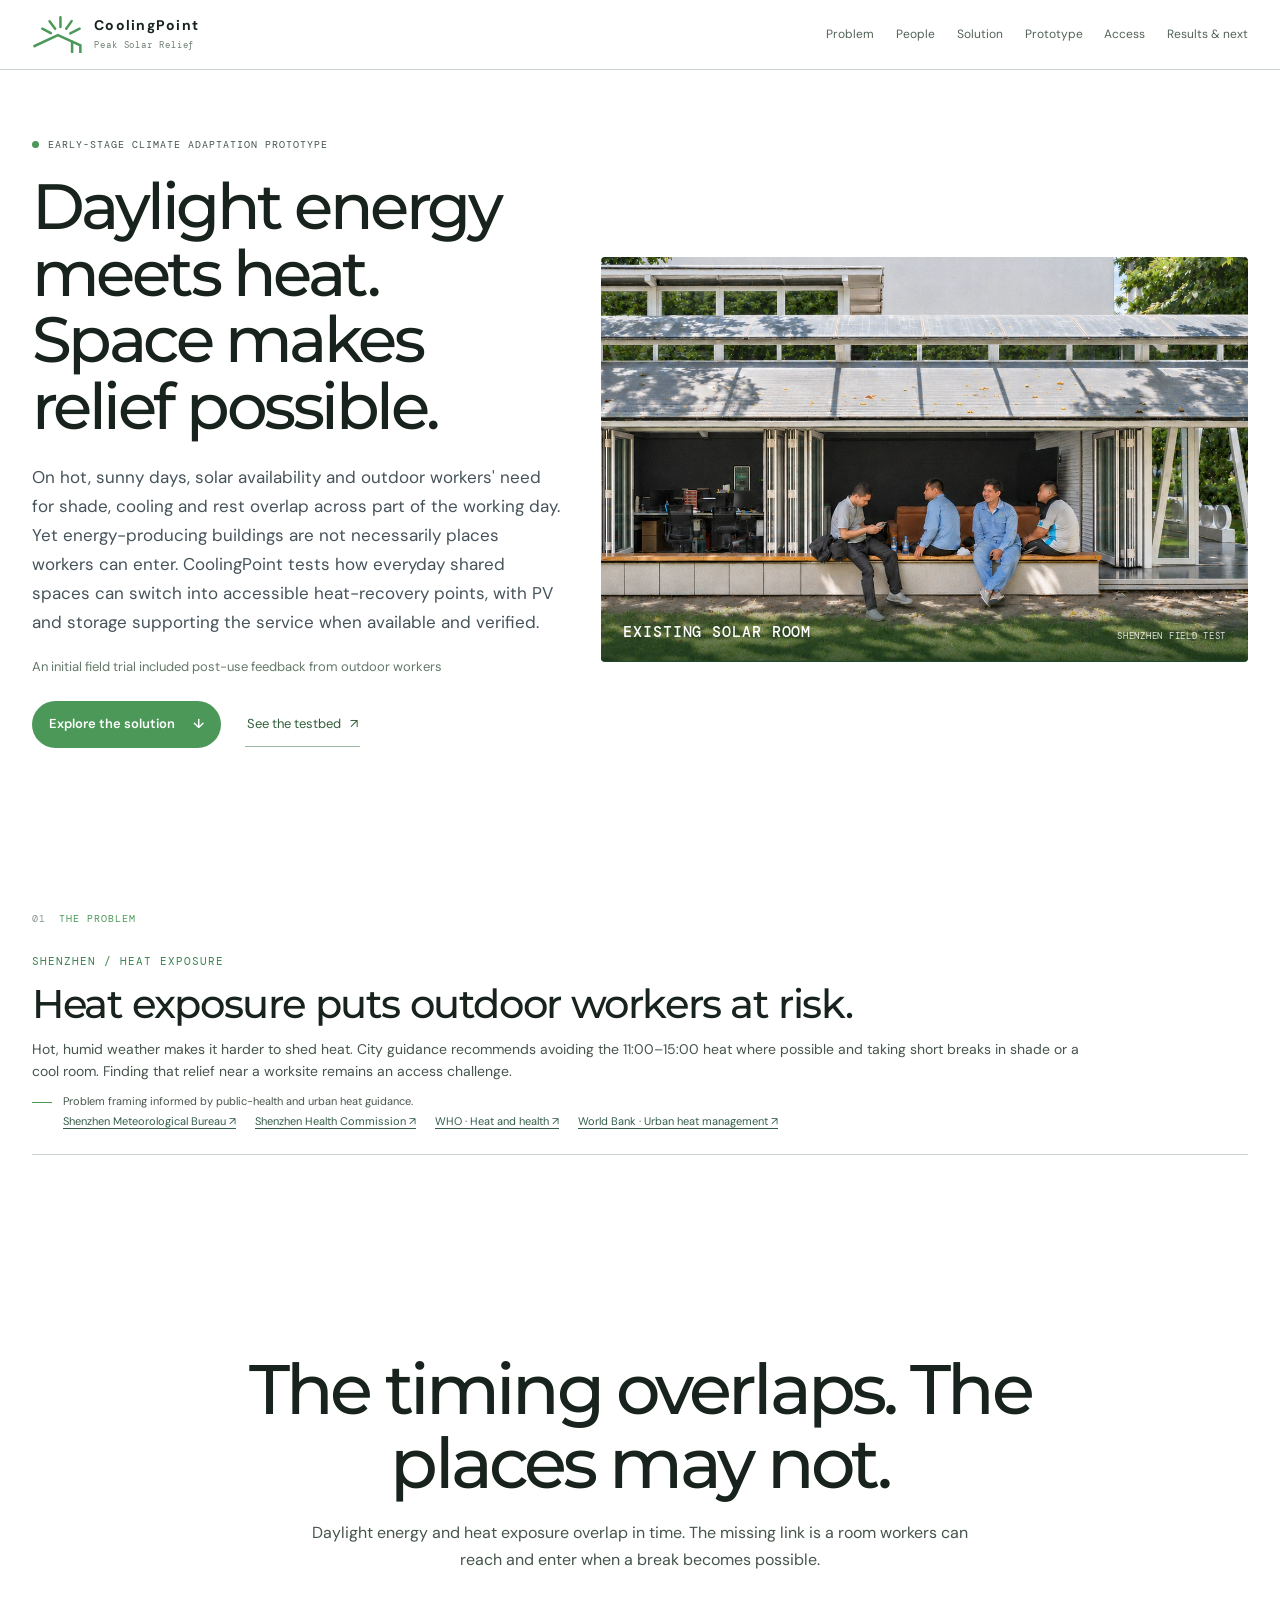
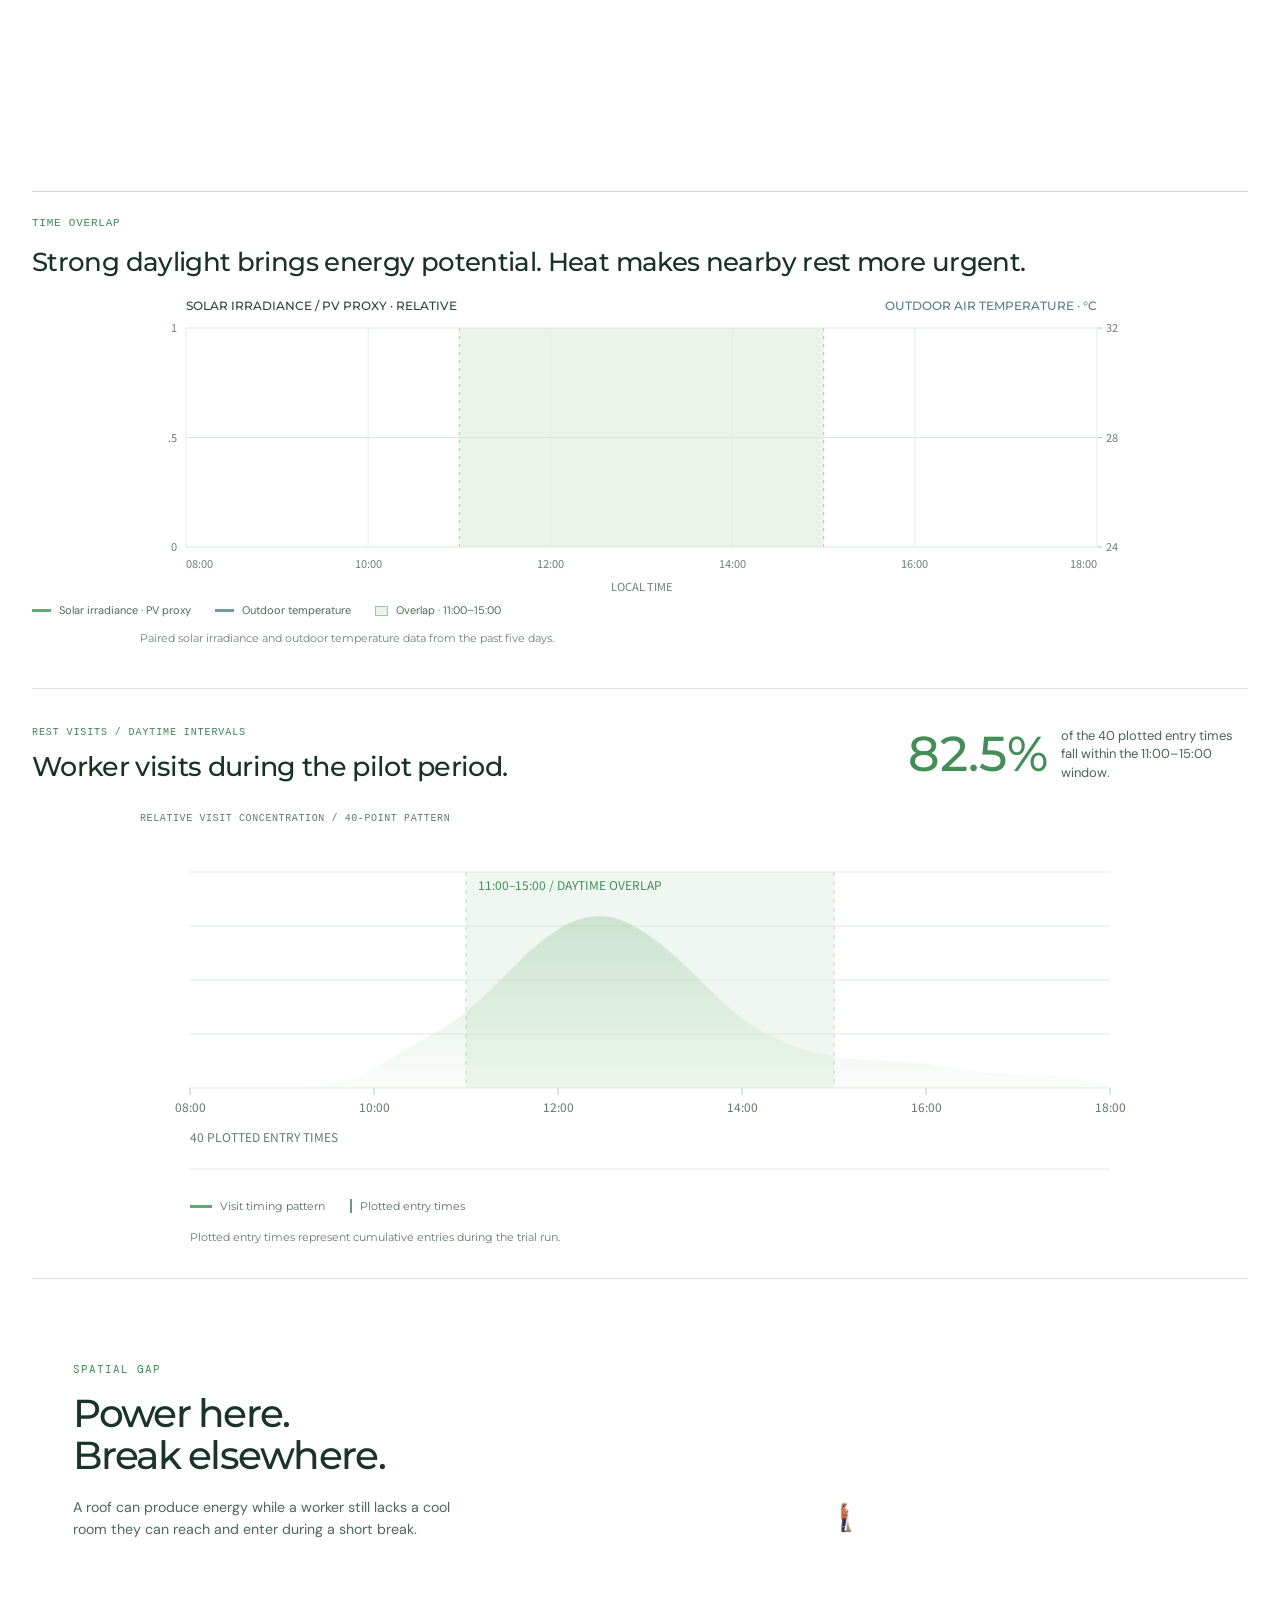
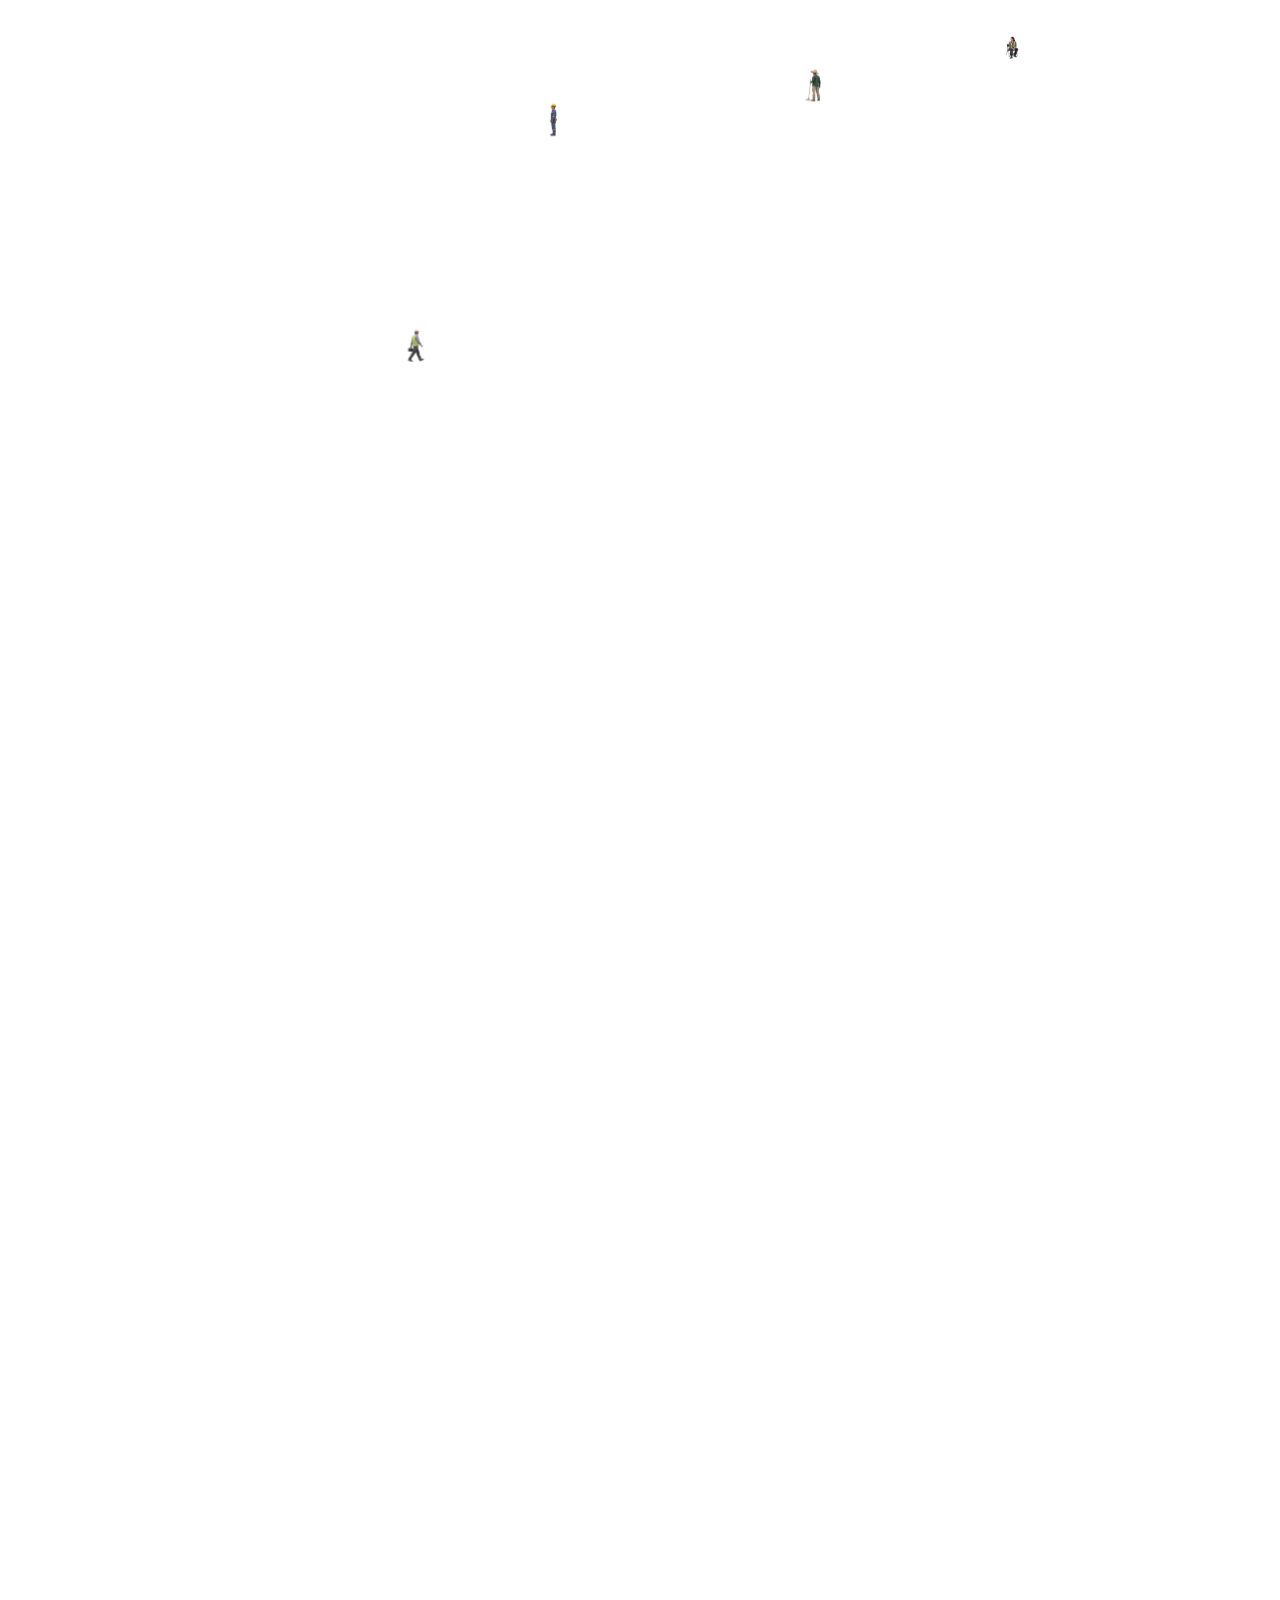
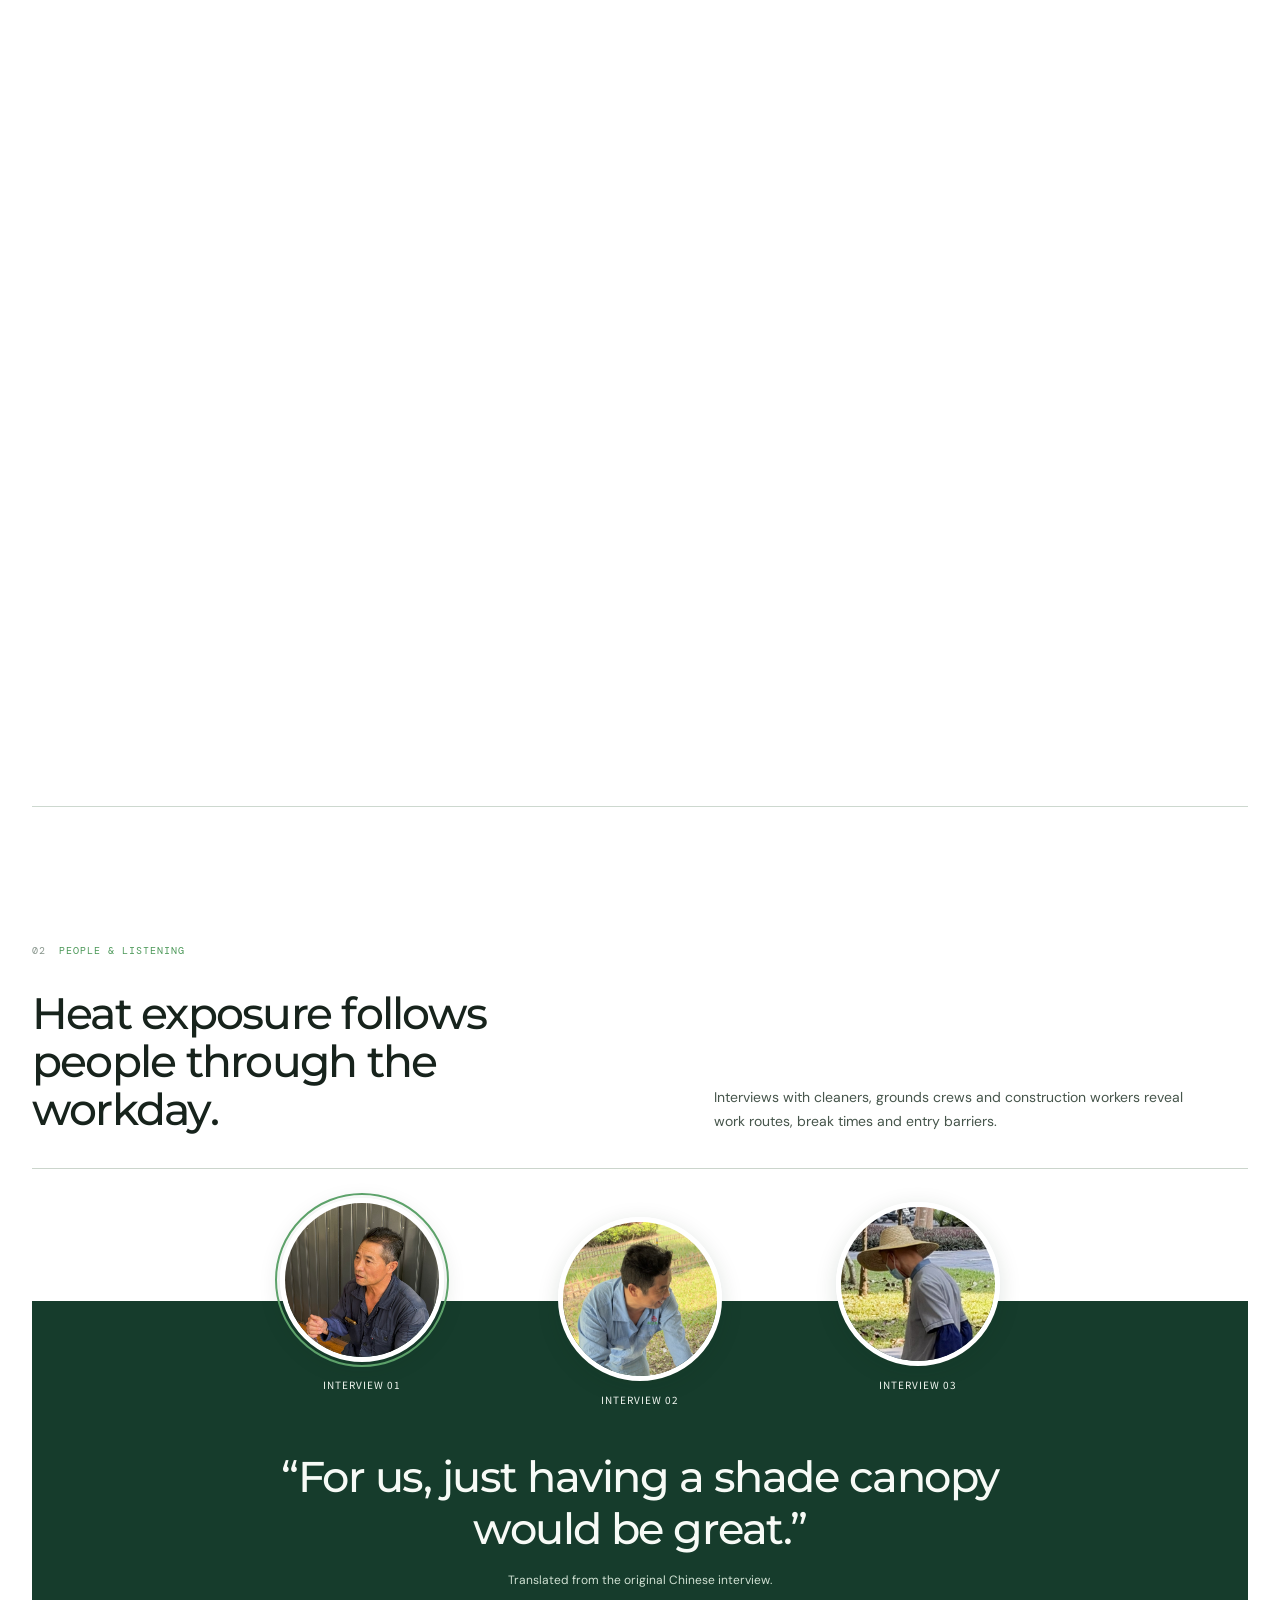
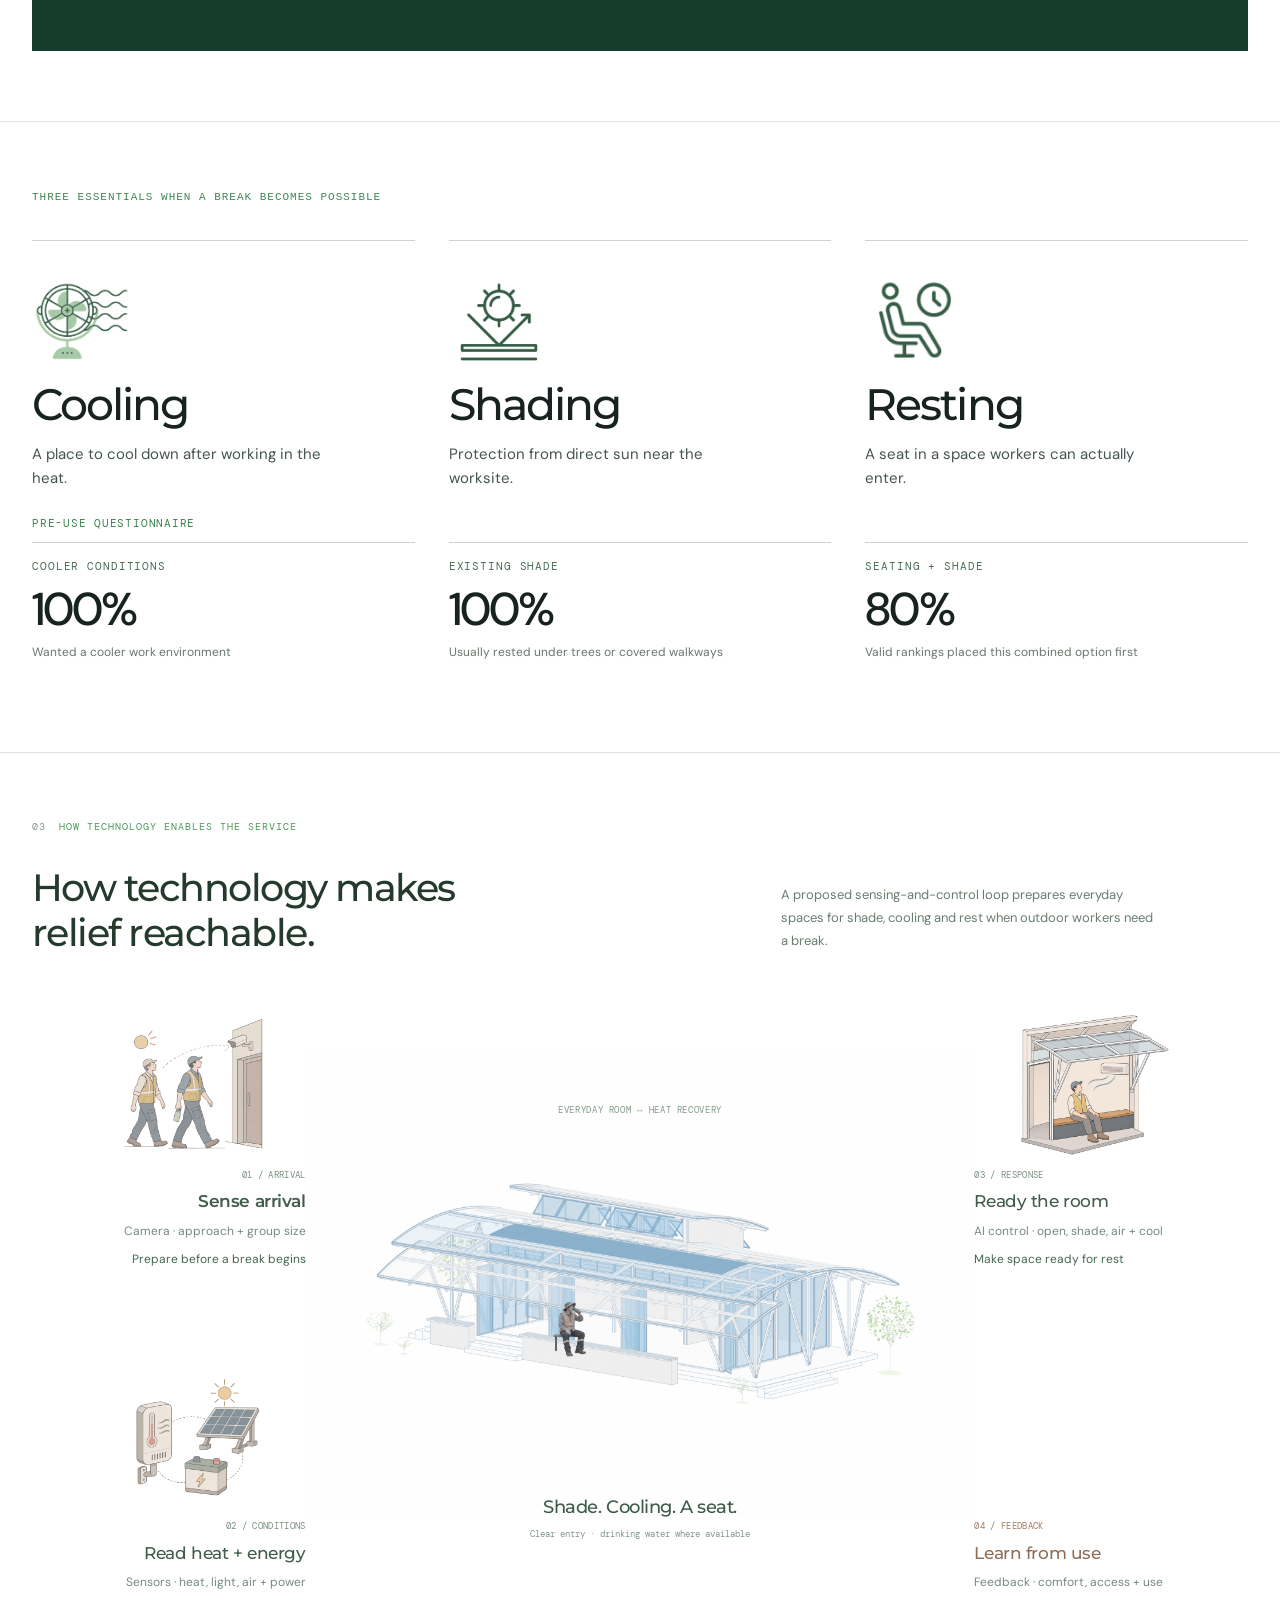
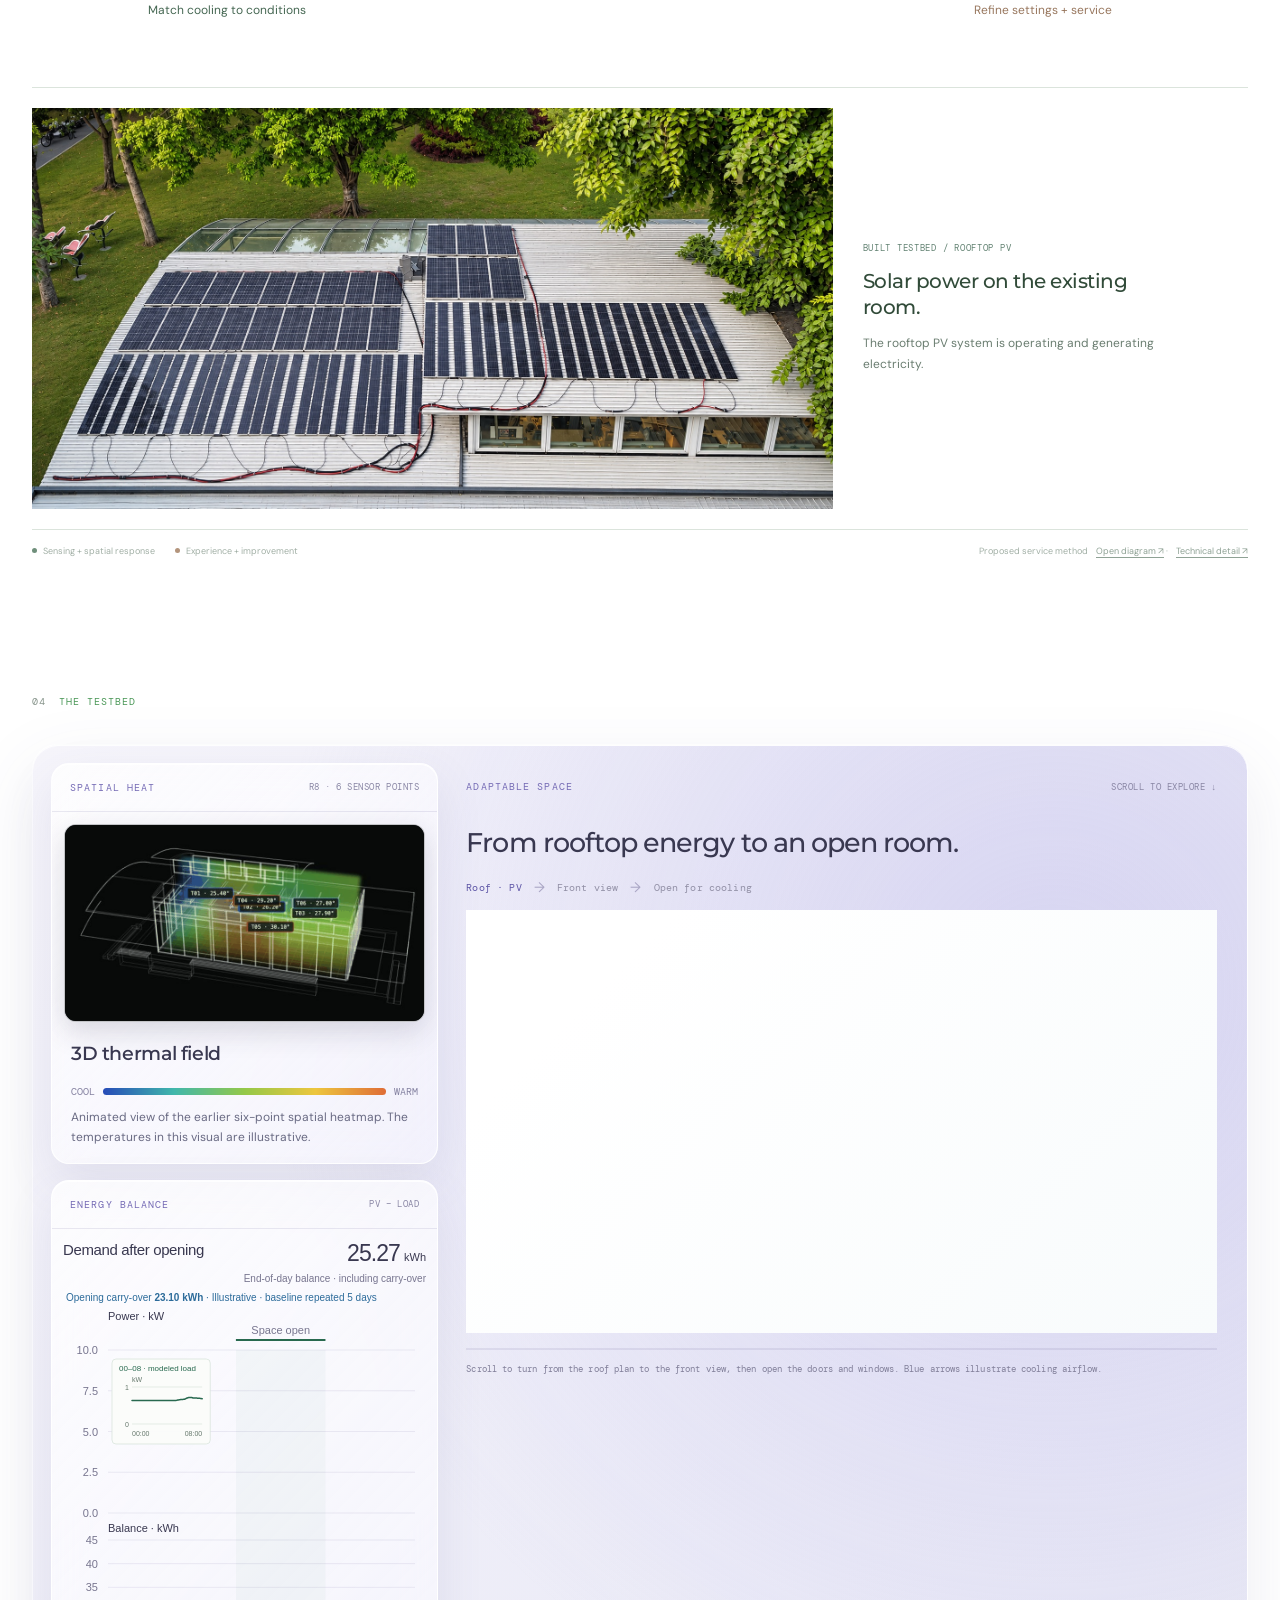
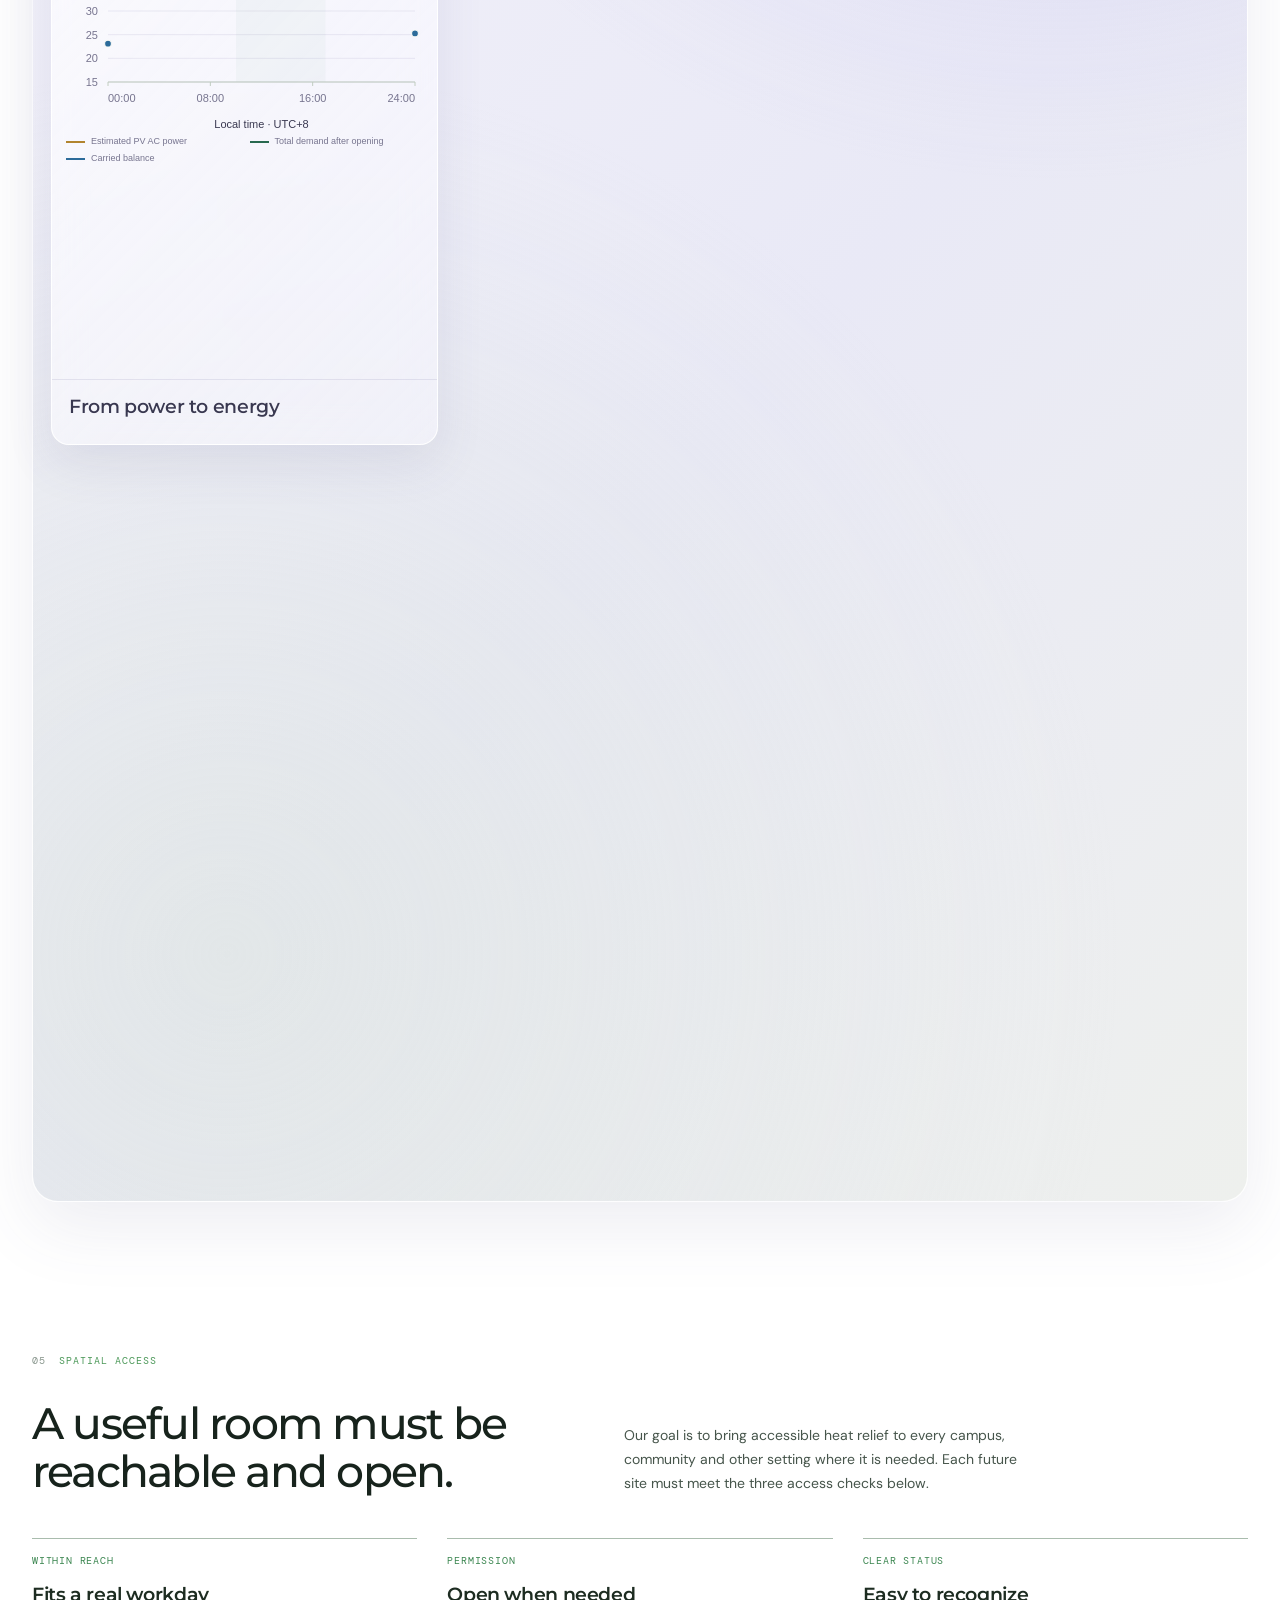
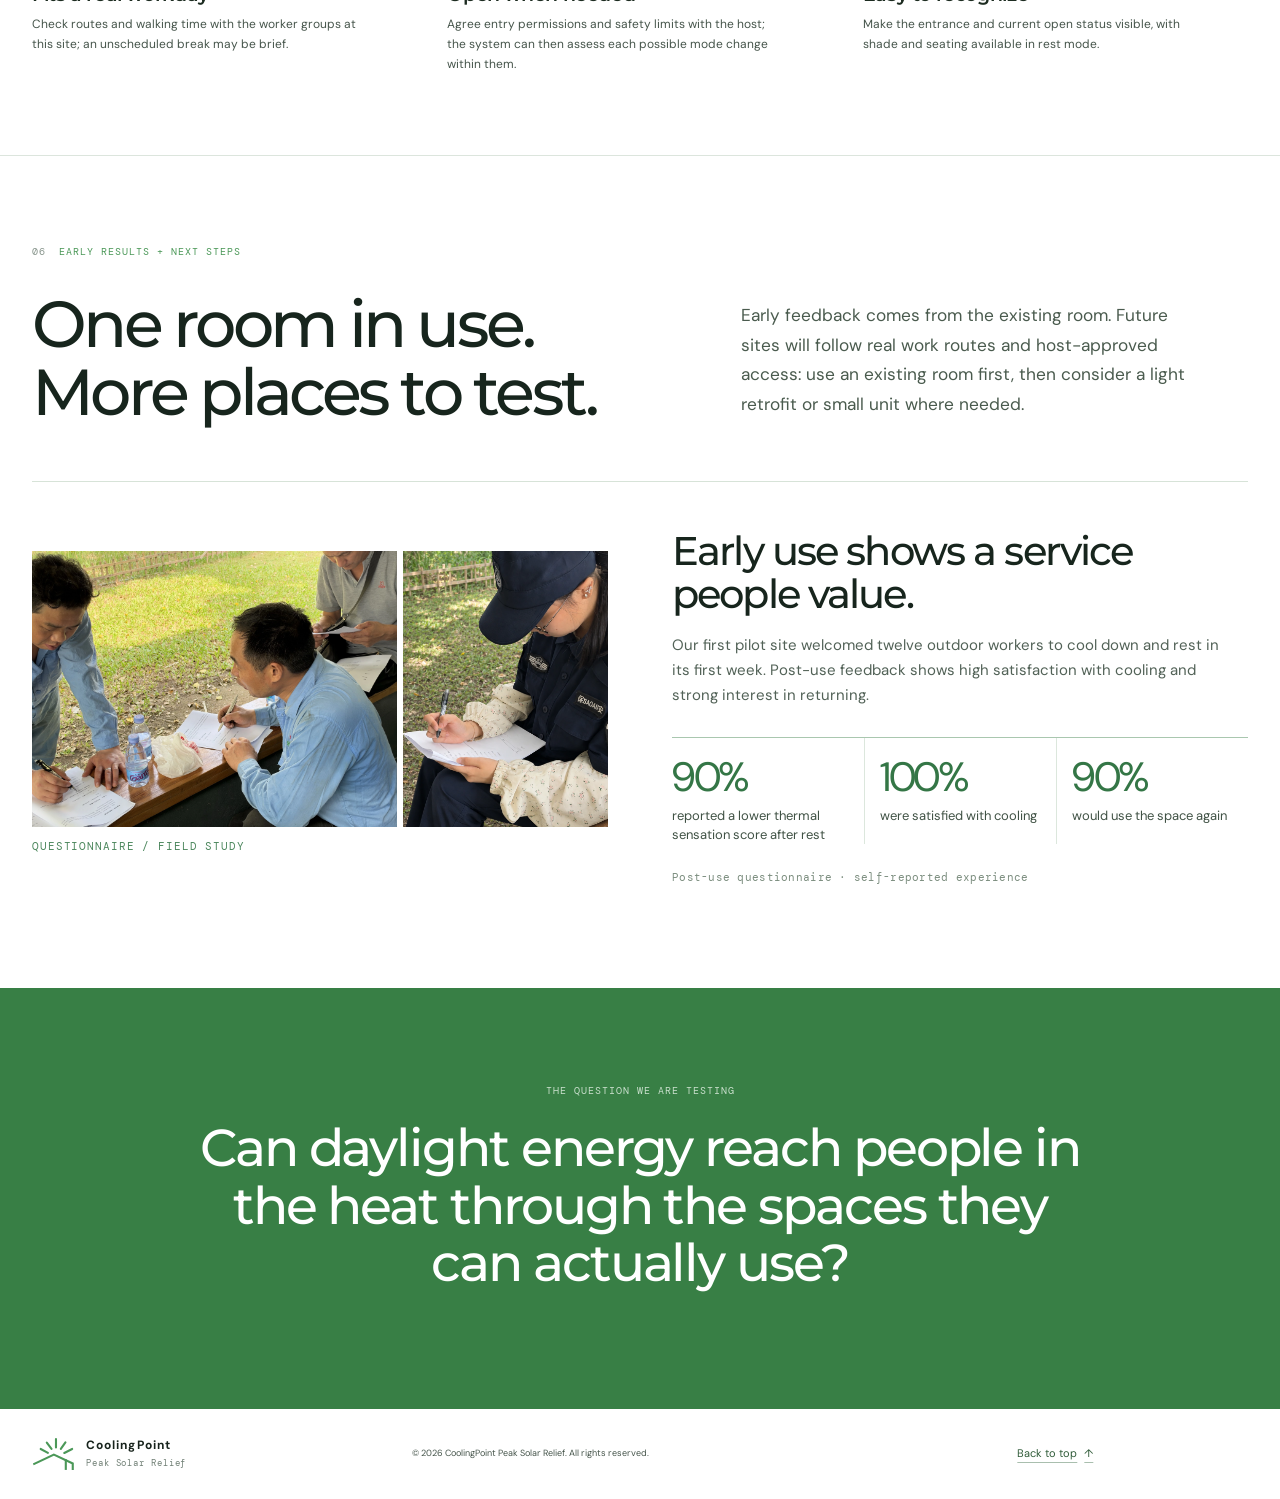
==== commit 47e5077d: "replace" ====
--- a/index.html
+++ b/index.html
@@ -105,14 +105,14 @@
             <div class="arrival-projection-scroll">
               <svg id="arrival-projection-svg" viewBox="0 0 1000 350" role="img" aria-labelledby="arrival-projection-title arrival-projection-desc">
                 <title id="arrival-projection-title">Entry and stay timing during the pilot period</title>
-                <desc id="arrival-projection-desc">A 40-point timing pattern combining eight recorded entries and 32 expanded scenario times. Thirty-three points fall within 11:00 to 15:00.</desc>
+                <desc id="arrival-projection-desc">Plotted entry times show cumulative entries during the trial run. Thirty-three of the 40 plotted entries fall within 11:00 to 15:00.</desc>
               </svg>
             </div>
             <div class="arrival-projection-legend">
               <span><i class="arrival-legend-line" aria-hidden="true"></i><span data-en>Visit timing pattern</span><span data-zh>到访时段分布</span></span>
               <span><i class="arrival-legend-entry" aria-hidden="true"></i><span data-en>Plotted entry times</span><span data-zh>图示进入时间点</span></span>
             </div>
-            <p class="arrival-projection-note"><span data-en>These 40 plotted times combine eight recorded entries with 32 expanded scenario points.</span><span data-zh>这 40 个图示时间点由 8 条实际进入记录和 32 个扩样情境点组成。</span></p>
+            <p class="arrival-projection-note"><span data-en>Plotted entry times represent cumulative entries during the trial run.</span><span data-zh>图示进入时间点代表试运行期间的累计进入次数。</span></p>
           </div>
         </section>
         <section class="spatial-story" id="spatial-bridge" aria-labelledby="spatial-gap-title" aria-describedby="spatial-story-description">
@@ -229,15 +229,8 @@
       <section class="service-architecture concept-flow service-method section-wrap" id="architecture" aria-labelledby="architecture-title" data-selected="02">
         <div class="section-kicker"><span>03</span><span data-en>HOW TECHNOLOGY ENABLES THE SERVICE</span><span data-zh>技术如何实现服务</span></div>
         <div class="concept-heading"><div><h2 id="architecture-title"><span data-en>How technology makes<br>relief reachable.</span><span data-zh>让技术把休息服务<br>带到需要的人身边。</span></h2></div><p><span data-en>A proposed sensing-and-control loop prepares everyday spaces for shade, cooling and rest when outdoor workers need a break.</span><span data-zh>通过拟议的感知与控制闭环，在户外工作者需要休息时，让日常空间提供遮阳、降温与休息服务。</span></p></div>
-        <div class="concept-brief"><span class="concept-support-label"><span data-en>DESIGNED AROUND REAL BREAKS</span><span data-zh>以真实休息需求为依据</span></span><p><span data-en>Worker routes, heat exposure and break timing guide the location, opening hours and facilities.</span><span data-zh>工人路线、热暴露与休息时段，共同指导空间选址、开放时间和设施配置。</span></p></div>
         <div class="concept-stage concept-stage-method" role="group" aria-label="Proposed technology-to-service loop: sense arrival, read conditions, prepare space and learn from use">
           <div class="concept-core"><span class="concept-core-label"><span data-en>EVERYDAY ROOM ↔ HEAT RECOVERY</span><span data-zh>日常空间 ↔ 热恢复服务</span></span><svg class="concept-house" viewBox="100 350 2000 1000" role="img" aria-label="Existing solar-house axonometric with open doors and a seated worker, illustrating accessible shade, cooling and rest"><image href="assets/shading-open.png" x="0" y="0" width="2200" height="1550"/><image class="concept-person" href="assets/entourage-worker-seated.png" x="805" y="830" width="130" height="195"/></svg><div class="concept-match"><span><span data-en>Shade. Cooling. A seat.</span><span data-zh>遮阳、降温与休息座位。</span></span><small><span data-en>Clear entry · drinking water where available</span><span data-zh>清晰的进入指引 · 饮水设施依场地配置</span></small></div></div>
-          <svg class="concept-connections" viewBox="0 0 1200 600" preserveAspectRatio="none" aria-hidden="true">
-            <g data-concept-wire="02" class="concept-wire concept-technical"><path d="M270 205H380L465 285"/><circle cx="465" cy="285" r="4"/></g>
-            <g data-concept-wire="03" class="concept-wire concept-technical"><path d="M270 505H385L490 380"/><circle cx="490" cy="380" r="4"/></g>
-            <g data-concept-wire="04" class="concept-wire concept-technical"><path d="M930 205H820L750 285"/><circle cx="750" cy="285" r="4"/></g>
-            <g data-concept-wire="06" class="concept-wire concept-human"><path d="M930 505H820L700 410"/><circle cx="700" cy="410" r="4"/></g>
-          </svg>
           <button type="button" class="concept-node concept-node-02 concept-technical" data-concept-node="02" aria-pressed="true"><img class="concept-step-illustration" src="assets/service-steps/arrival-v1.png" width="1536" height="1024" alt="" aria-hidden="true" decoding="async"><span class="concept-node-meta"><span data-en>01 / ARRIVAL</span><span data-zh>01 / 到达</span></span><strong><span data-en>Sense arrival</span><span data-zh>感知人员到达</span></strong><span class="concept-node-sub"><span data-en>Camera · approach + group size</span><span data-zh>摄像头 · 人员接近与人数</span></span><span class="concept-node-outcome"><span data-en>Prepare before a break begins</span><span data-zh>为即将到来的休息提前准备</span></span></button>
           <button type="button" class="concept-node concept-node-03 concept-technical" data-concept-node="03" aria-pressed="false"><img class="concept-step-illustration" src="assets/service-steps/conditions-v1.png" width="1536" height="1024" alt="" aria-hidden="true" decoding="async"><span class="concept-node-meta"><span data-en>02 / CONDITIONS</span><span data-zh>02 / 状态</span></span><strong><span data-en>Read heat + energy</span><span data-zh>读取热环境与能源</span></strong><span class="concept-node-sub"><span data-en>Sensors · heat, light, air + power</span><span data-zh>传感器 · 热、光、空气与电力</span></span><span class="concept-node-outcome"><span data-en>Match cooling to conditions</span><span data-zh>让降温响应匹配现场条件</span></span></button>
           <button type="button" class="concept-node concept-node-04 concept-technical" data-concept-node="04" aria-pressed="false"><img class="concept-step-illustration" src="assets/service-steps/response-v3-no-door.png" width="1536" height="1024" alt="" aria-hidden="true" decoding="async"><span class="concept-node-meta"><span data-en>03 / RESPONSE</span><span data-zh>03 / 响应</span></span><strong><span data-en>Ready the room</span><span data-zh>准备可用空间</span></strong><span class="concept-node-sub"><span data-en>AI control · open, shade, air + cool</span><span data-zh>AI 控制 · 开合、遮阳、通风与制冷</span></span><span class="concept-node-outcome"><span data-en>Make space ready for rest</span><span data-zh>让空间能够进入、停留与休息</span></span></button>
@@ -248,7 +241,7 @@
           <figcaption>
             <span class="concept-pv-kicker"><span data-en>BUILT TESTBED / ROOFTOP PV</span><span data-zh>已建试验空间 / 屋顶光伏</span></span>
             <strong><span data-en>Solar power on the existing room.</span><span data-zh>现有空间上的光伏系统。</span></strong>
-            <p><span data-en>PV modules are installed on the testbed roof. Their contribution to cooling demand remains to be measured.</span><span data-zh>试验空间屋顶已安装光伏组件；其对制冷需求的实际供电贡献仍待测量。</span></p>
+            <p><span data-en>The rooftop PV system is operating and generating electricity.</span><span data-zh>屋顶光伏系统已投入运行，正在发电。</span></p>
           </figcaption>
         </figure>
         <div class="concept-footer"><div class="concept-legend"><span class="concept-legend-tech"><span data-en>Sensing + spatial response</span><span data-zh>感知与空间响应</span></span><span class="concept-legend-human"><span data-en>Experience + improvement</span><span data-zh>体验与改进</span></span></div><p><span data-en>Proposed service method</span><span data-zh>拟议服务实现方法</span> <a href="architecture.html" target="_blank" rel="noopener"><span data-en>Open diagram ↗</span><span data-zh>单独查看 ↗</span></a> · <a href="technical-architecture.html" target="_blank" rel="noopener"><span data-en>Technical detail ↗</span><span data-zh>技术详情 ↗</span></a></p></div>
@@ -266,8 +259,8 @@
         </article>
         <article class="dashboard-card energy-card" aria-labelledby="energy-card-title">
           <div class="dashboard-card-head"><span><span data-en>ENERGY BALANCE</span><span data-zh>能耗与余电</span></span><small>PV − LOAD</small></div>
-          <iframe src="energy-panel.html?embed=card&amp;v=20261106-night-readability" title="Interactive PV, demand and cumulative net-energy model" loading="lazy" scrolling="no"></iframe>
-          <div class="energy-card-copy"><h3 id="energy-card-title"><span data-en>From power to energy</span><span data-zh>从功率曲线到累计电量</span></h3><p><span data-en>The upper plot shows PV and demand. The lower curve starts with five illustrative days of baseline net-energy carry-over, then adds today’s signed PV-minus-demand energy (kWh). Change assumptions in the full energy panel; site-specific PV contribution still needs metering.</span><span data-zh>上图显示光伏与用电功率；下方曲线以基础情景连续 5 天的示例净结转为起点，再叠加当天光伏减用电的累计净差（kWh）。可在完整面板中调整参数；场地实际光伏贡献仍需计量。</span></p><a class="energy-card-link" href="energy-panel.html" target="_blank" rel="noopener"><span data-en>OPEN FULL PANEL ↗</span><span data-zh>查看完整面板 ↗</span></a></div>
+          <iframe src="energy-panel.html?embed=card&amp;v=20261107-chart-declutter" title="Interactive PV, demand and cumulative net-energy model" loading="lazy" scrolling="no"></iframe>
+          <div class="energy-card-copy"><h3 id="energy-card-title"><span data-en>From power to energy</span><span data-zh>从功率曲线到累计电量</span></h3></div>
         </article>
         </div>
         <article class="dashboard-card prototype-space-card" id="adapt-scroll-story" aria-label="Scroll through the solar-room transformation">
--- a/service-method.css
+++ b/service-method.css
@@ -24,30 +24,6 @@
   font-size: 13px;
   line-height: 1.8;
   color: #6a7e70;
-}
-
-.service-method .concept-brief {
-  display: grid;
-  grid-template-columns: 110px minmax(0, 1fr);
-  align-items: baseline;
-  gap: 20px;
-  padding: 16px 0;
-  border-top: 1px solid #dbe2dc;
-  border-bottom: 1px solid #dbe2dc;
-  color: #6a7d70;
-}
-
-.service-method .concept-brief > span,
-.service-method .concept-brief > label {
-  font: 10px/1.6 var(--mono);
-  letter-spacing: .045em;
-  color: #a17e64;
-}
-
-.service-method .concept-brief p {
-  margin: 0;
-  font-size: 12px;
-  line-height: 1.8;
 }
 
 .service-method .concept-stage {
@@ -261,7 +237,6 @@
     margin-bottom: 24px;
   }
   .service-method .concept-heading > p { max-width: 560px; font-size: 12px; }
-  .service-method .concept-brief { grid-template-columns: 1fr; gap: 7px; padding: 14px 0; }
   .service-method .concept-stage {
     aspect-ratio: auto;
     min-height: 0;
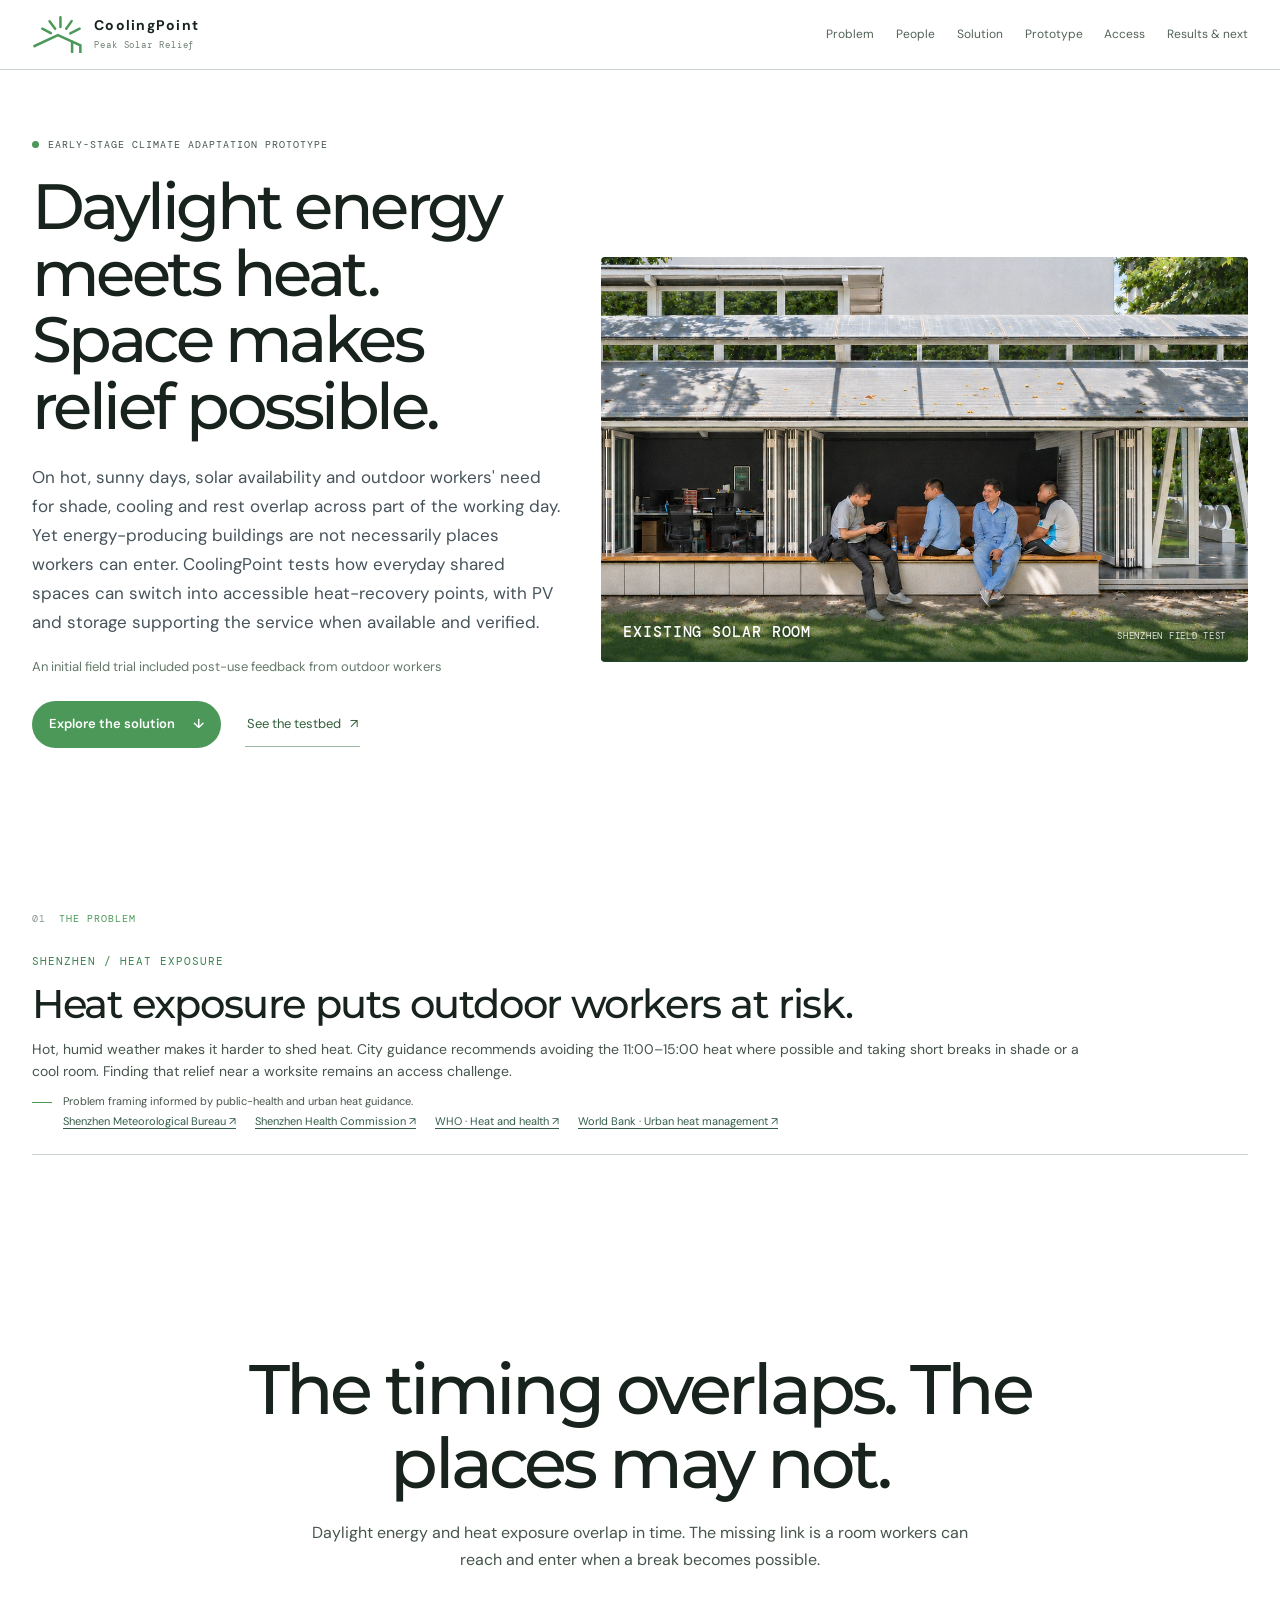
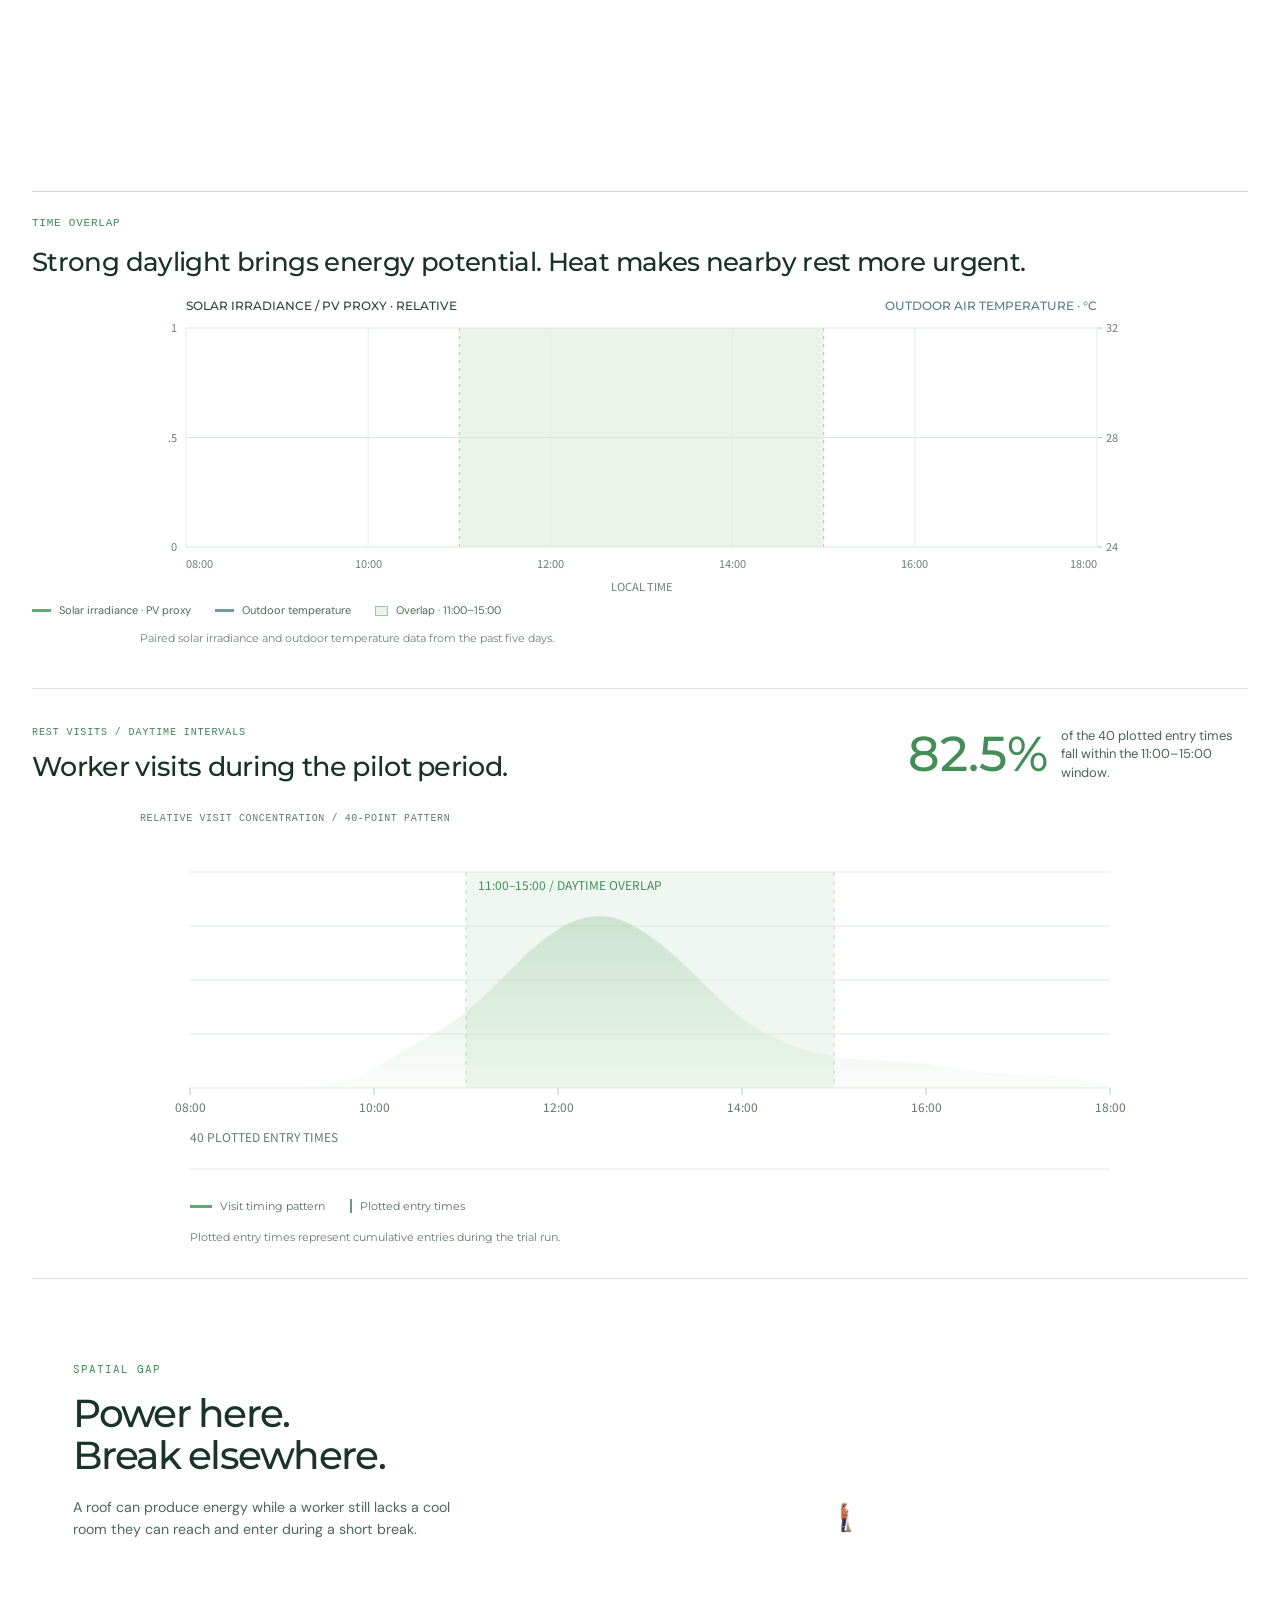
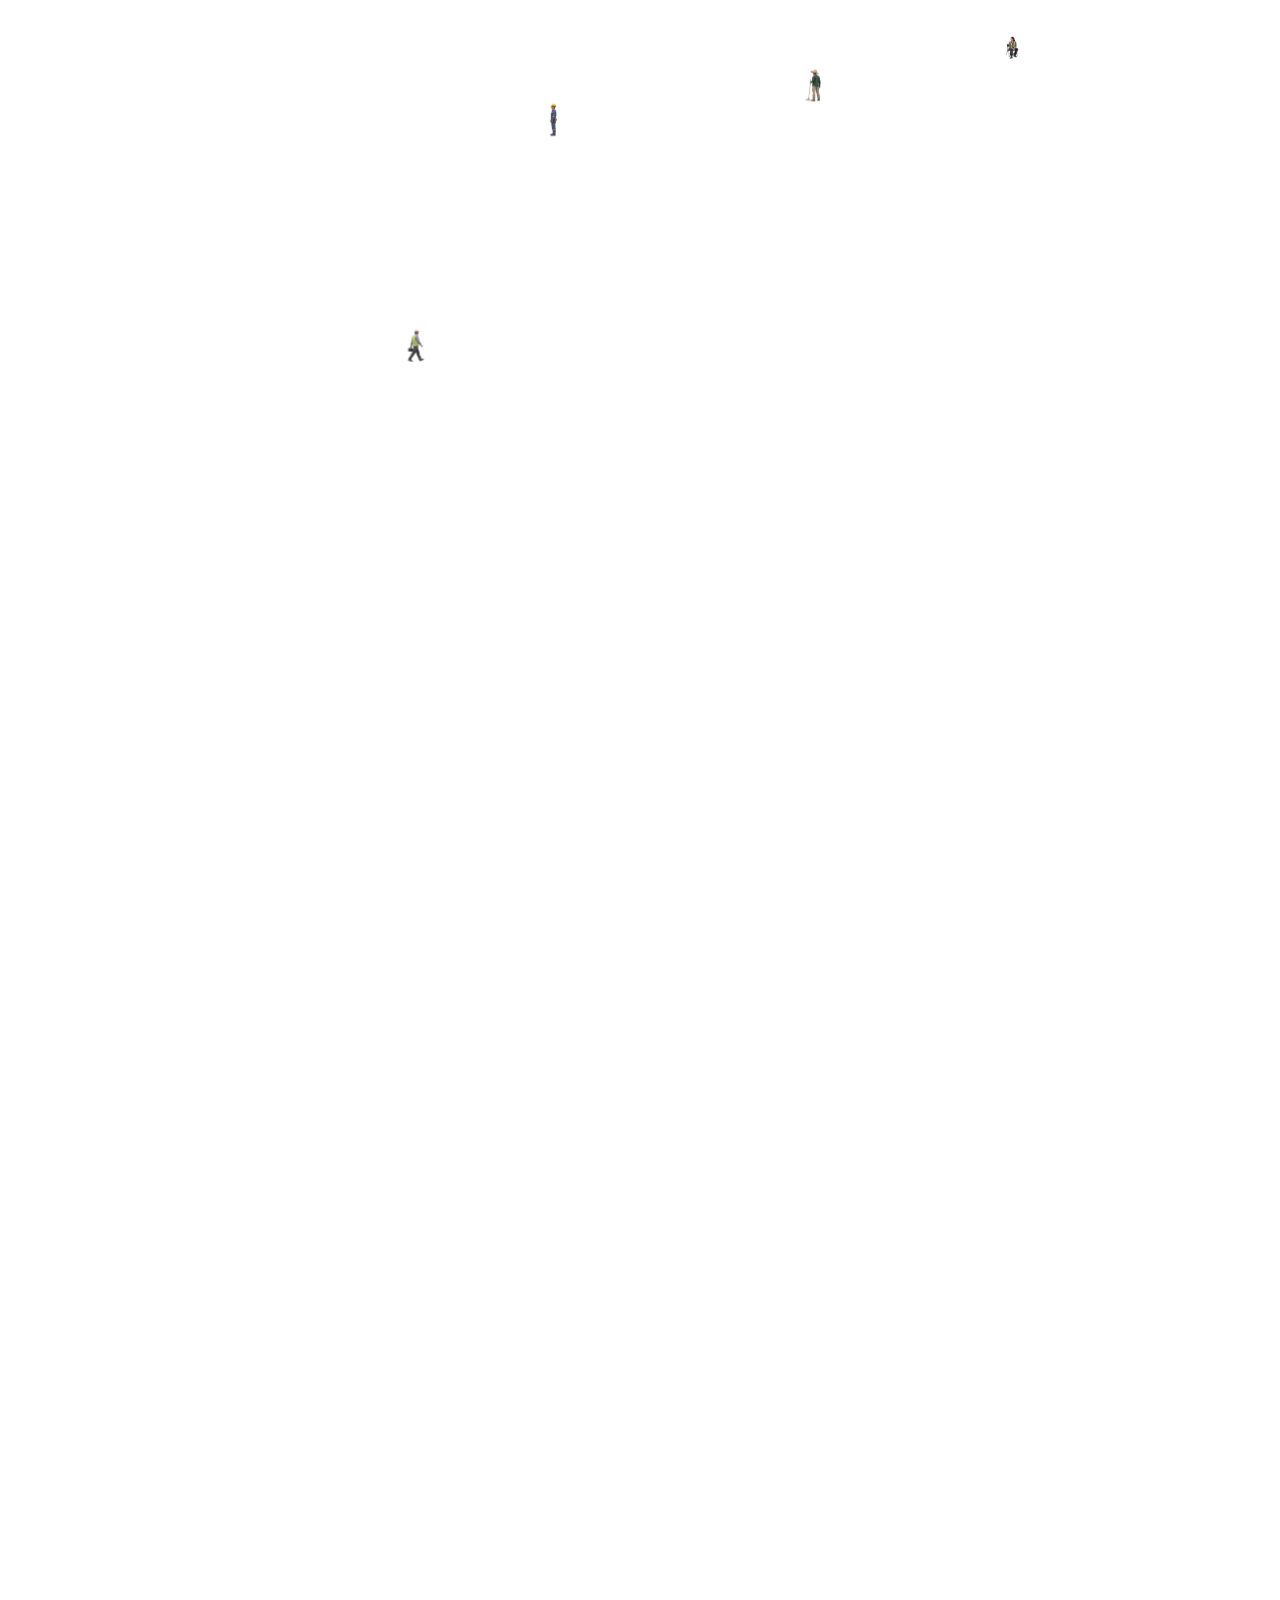
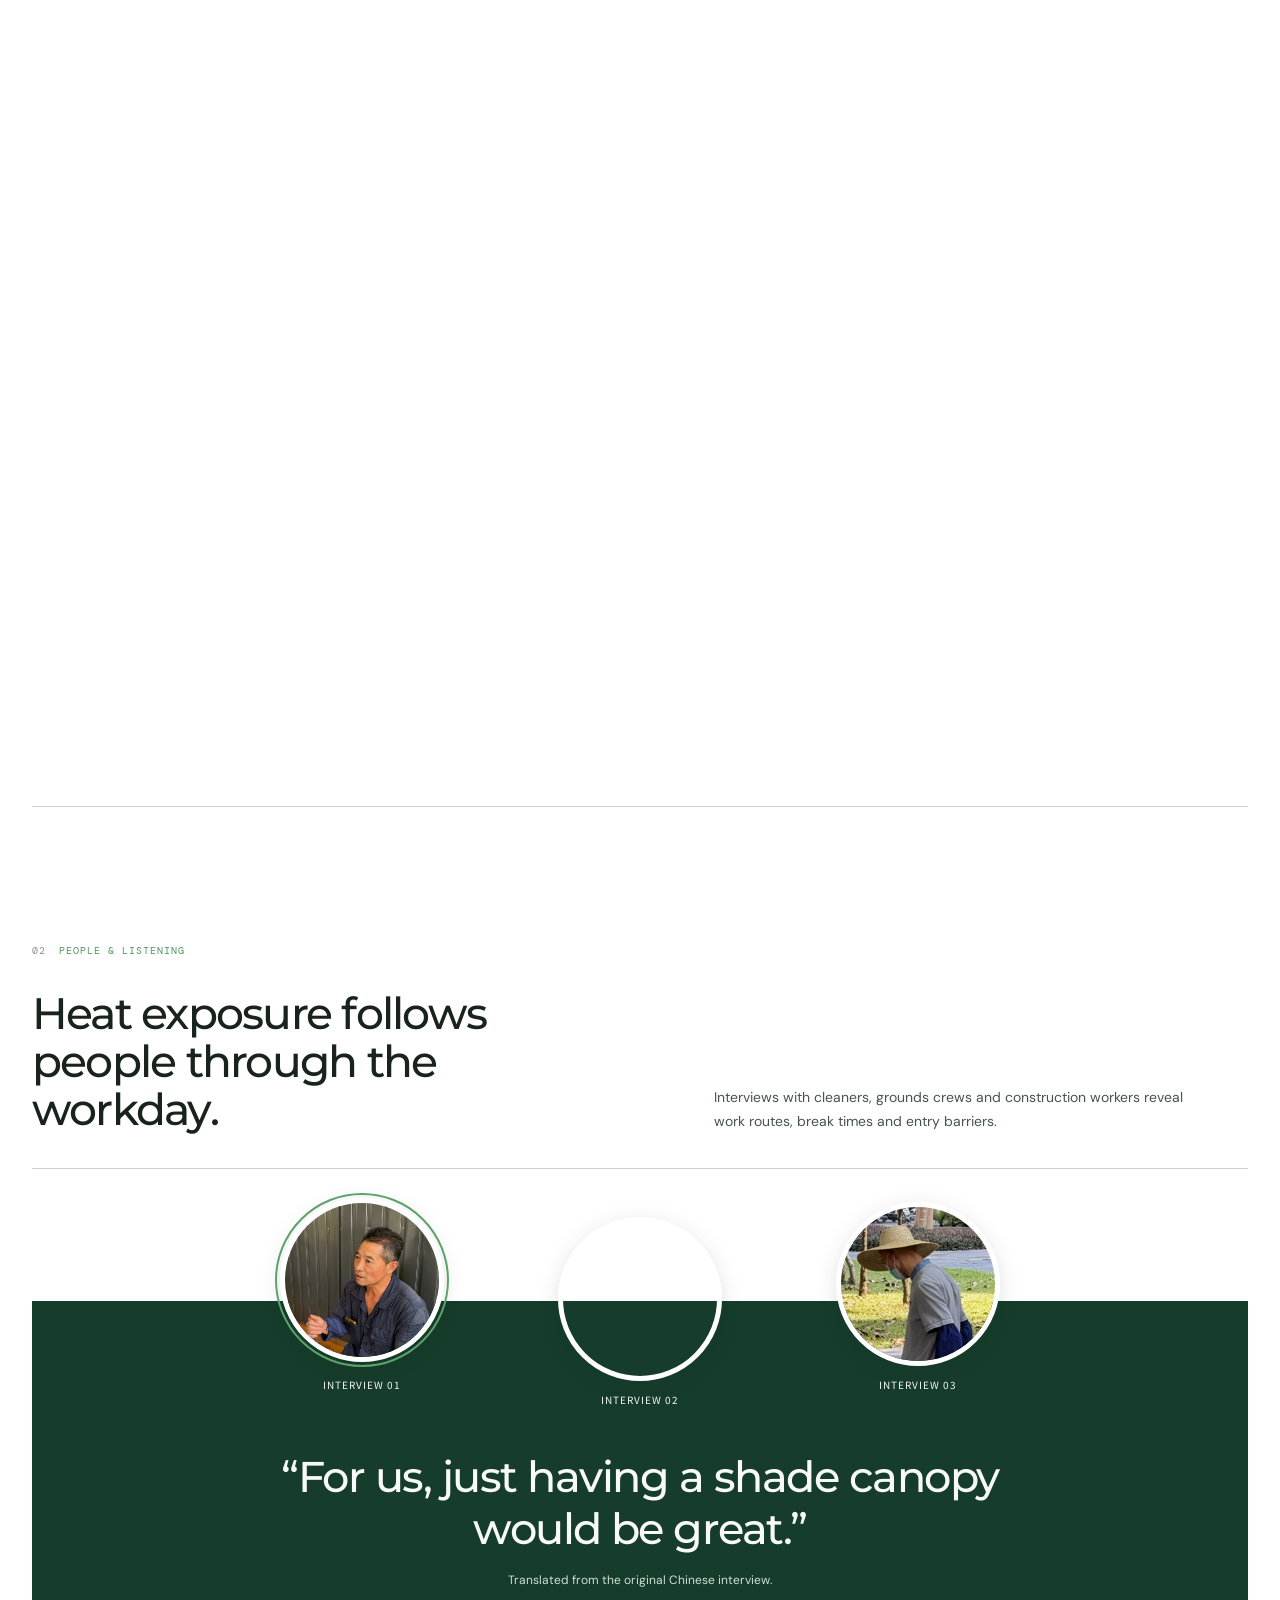
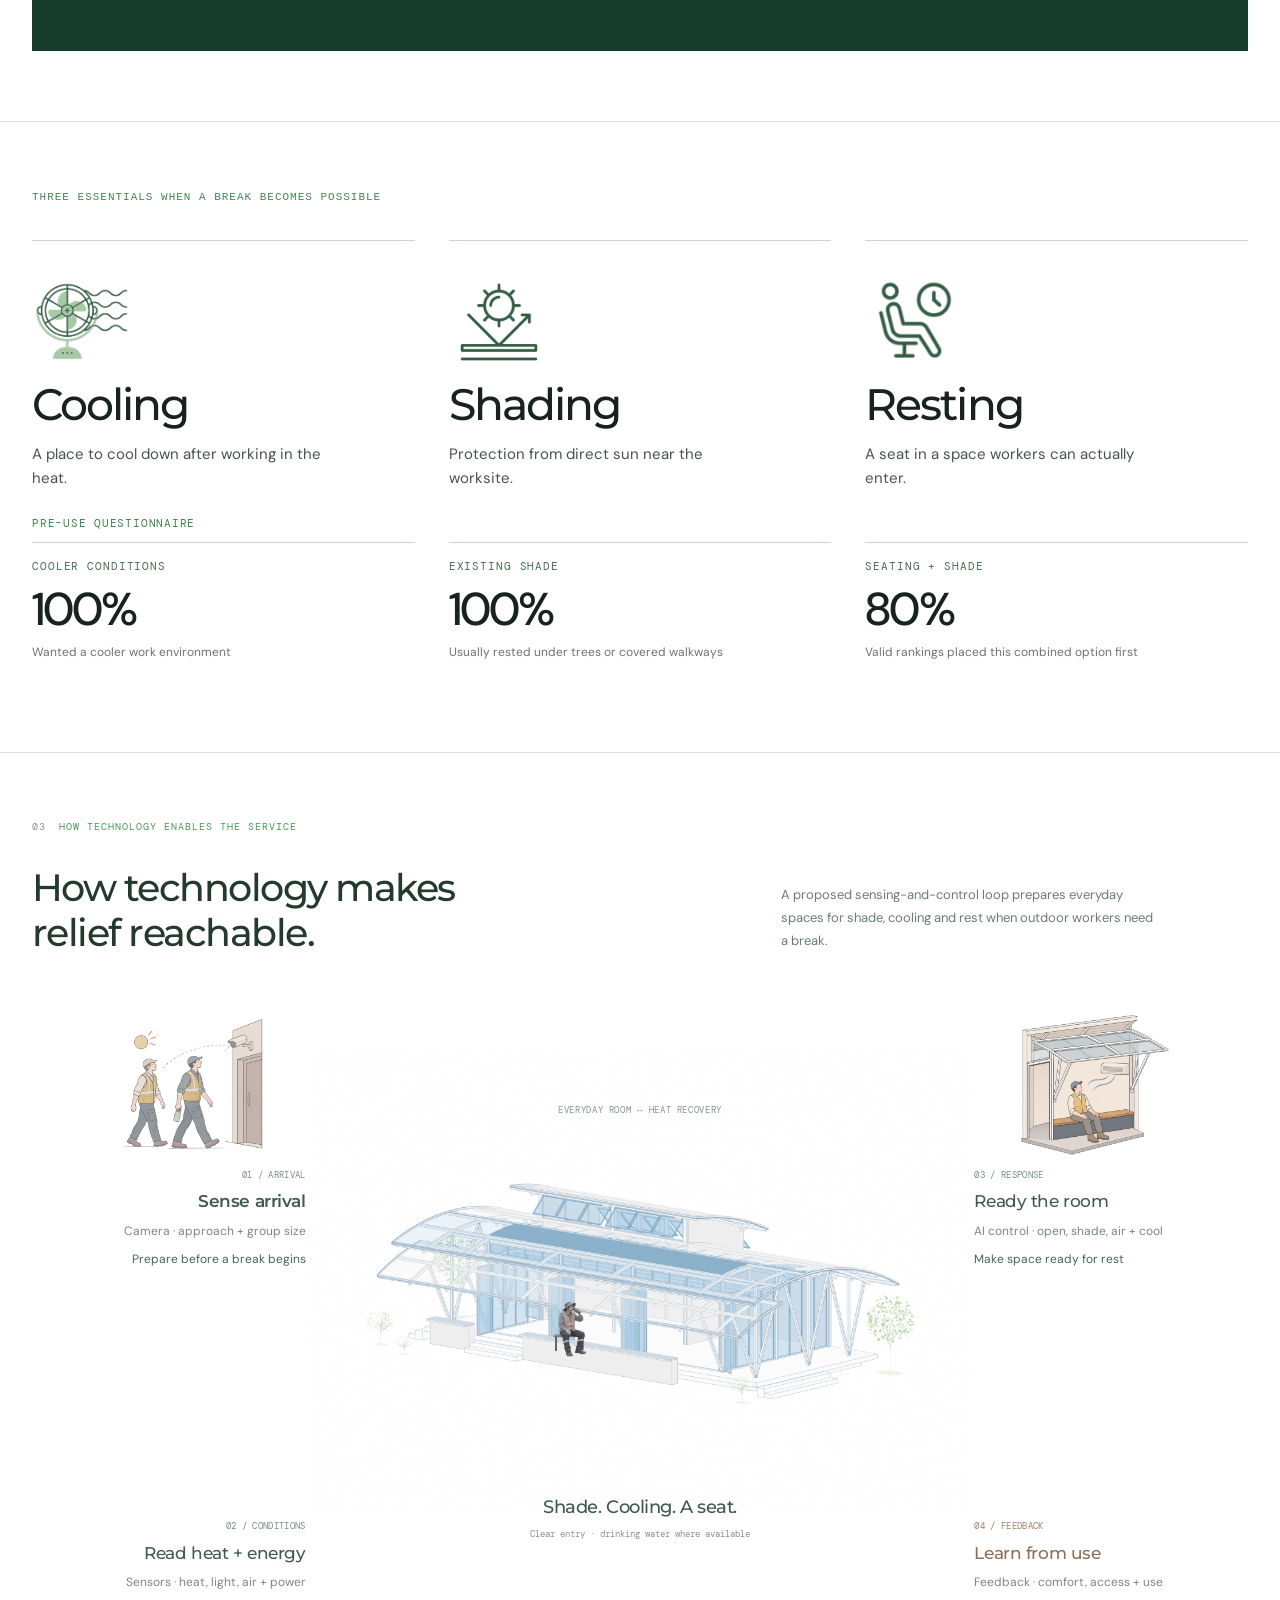
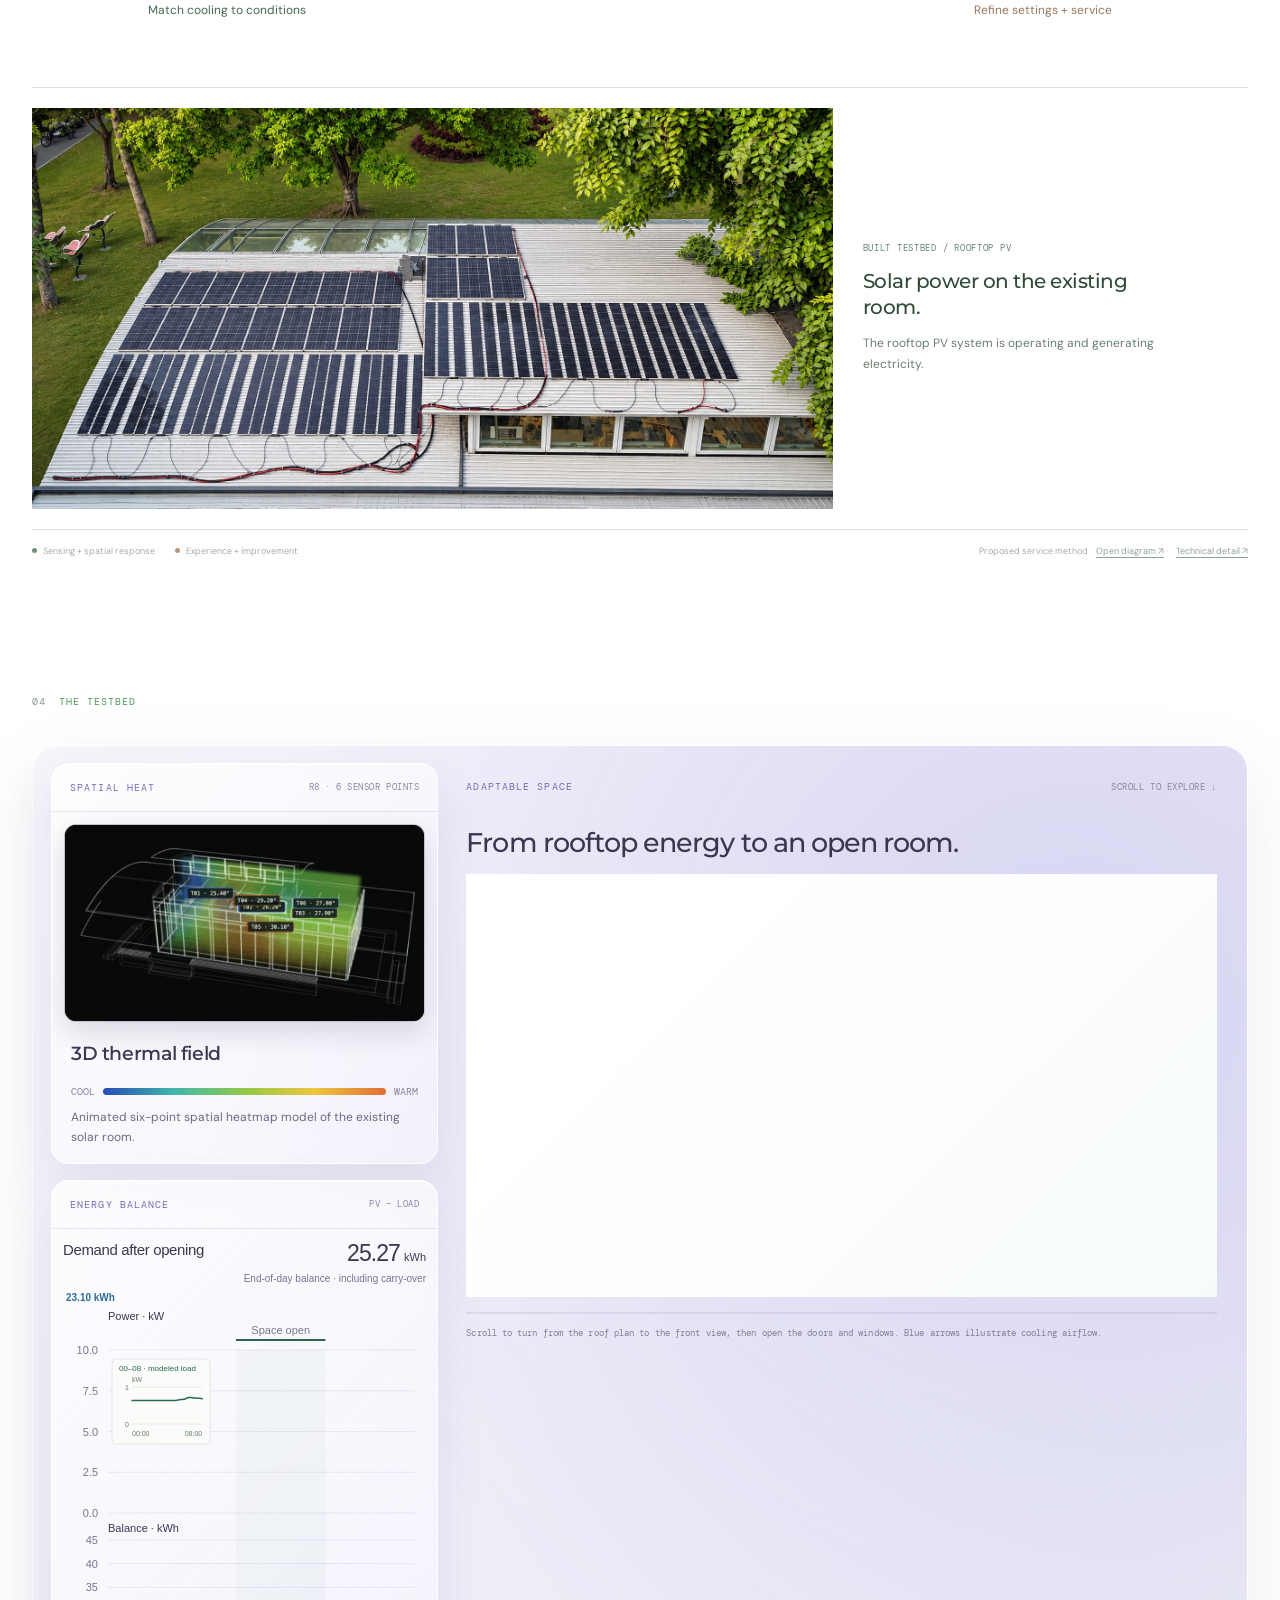
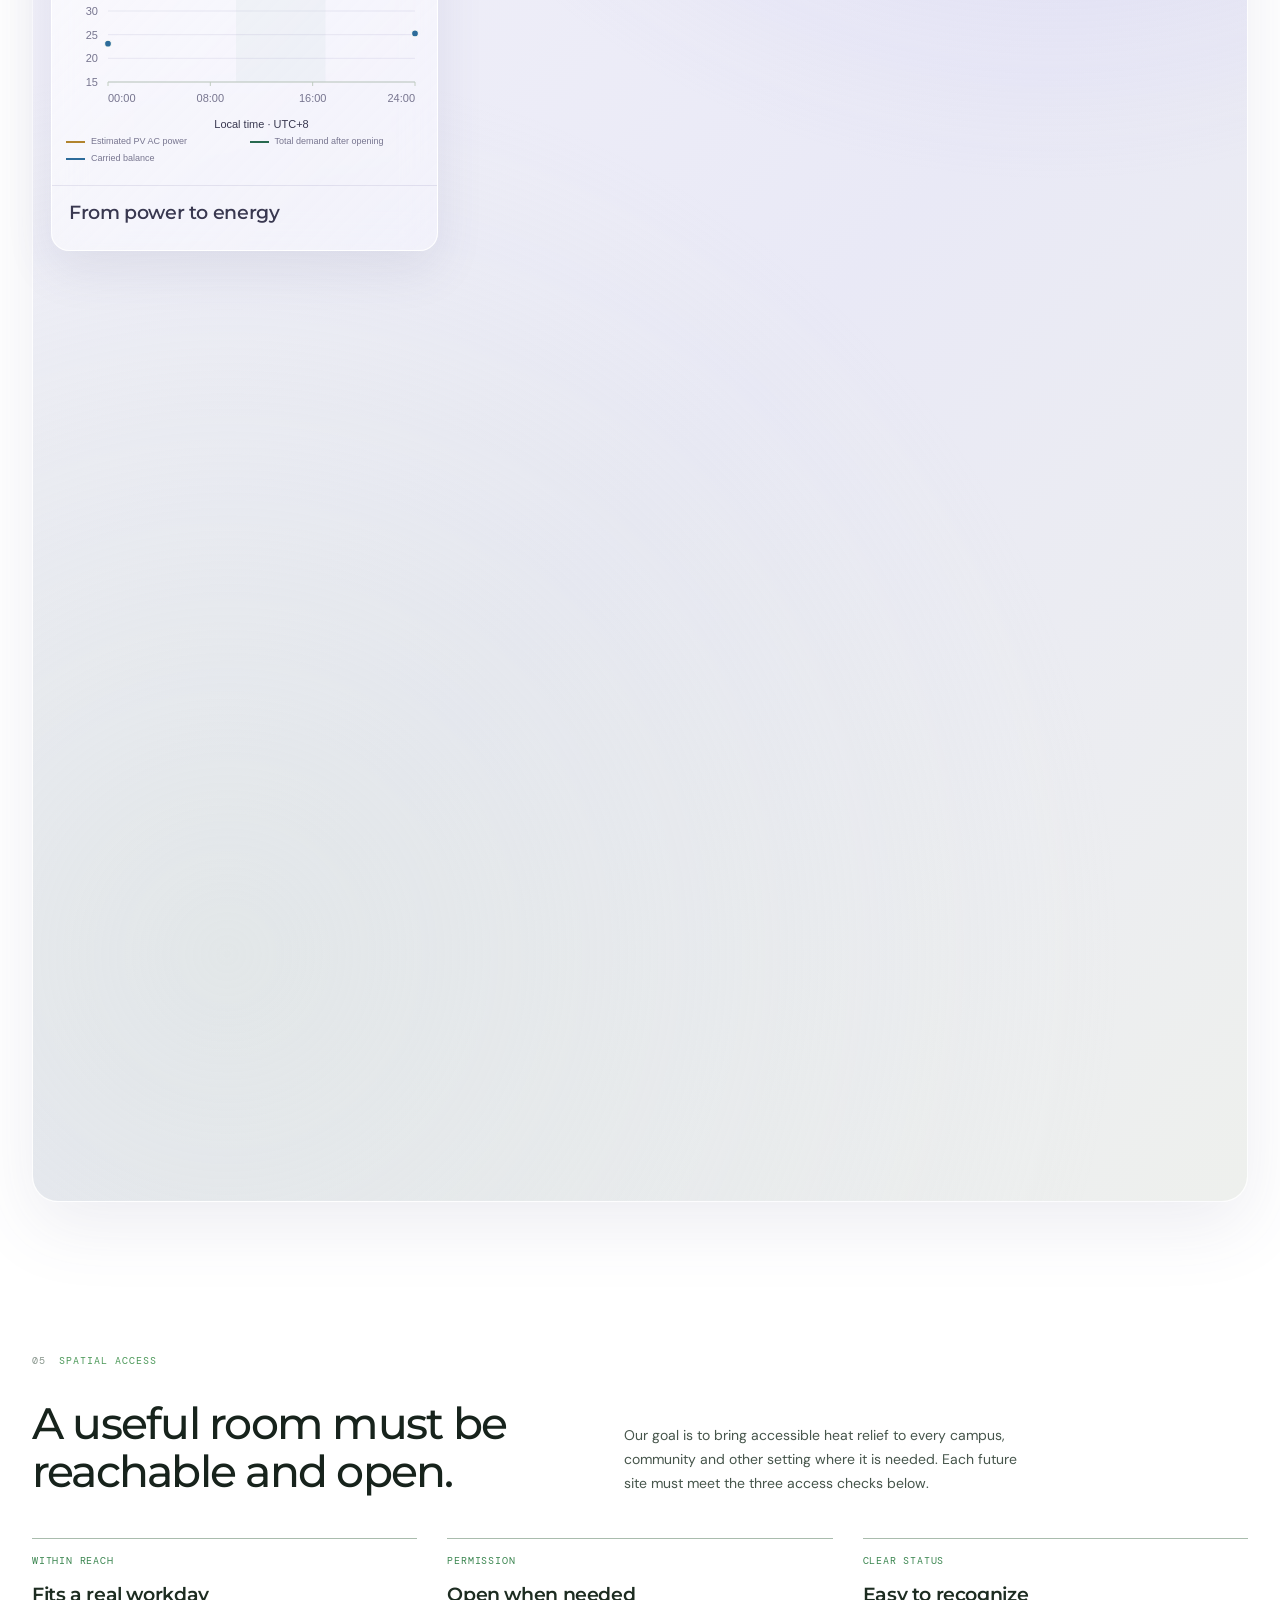
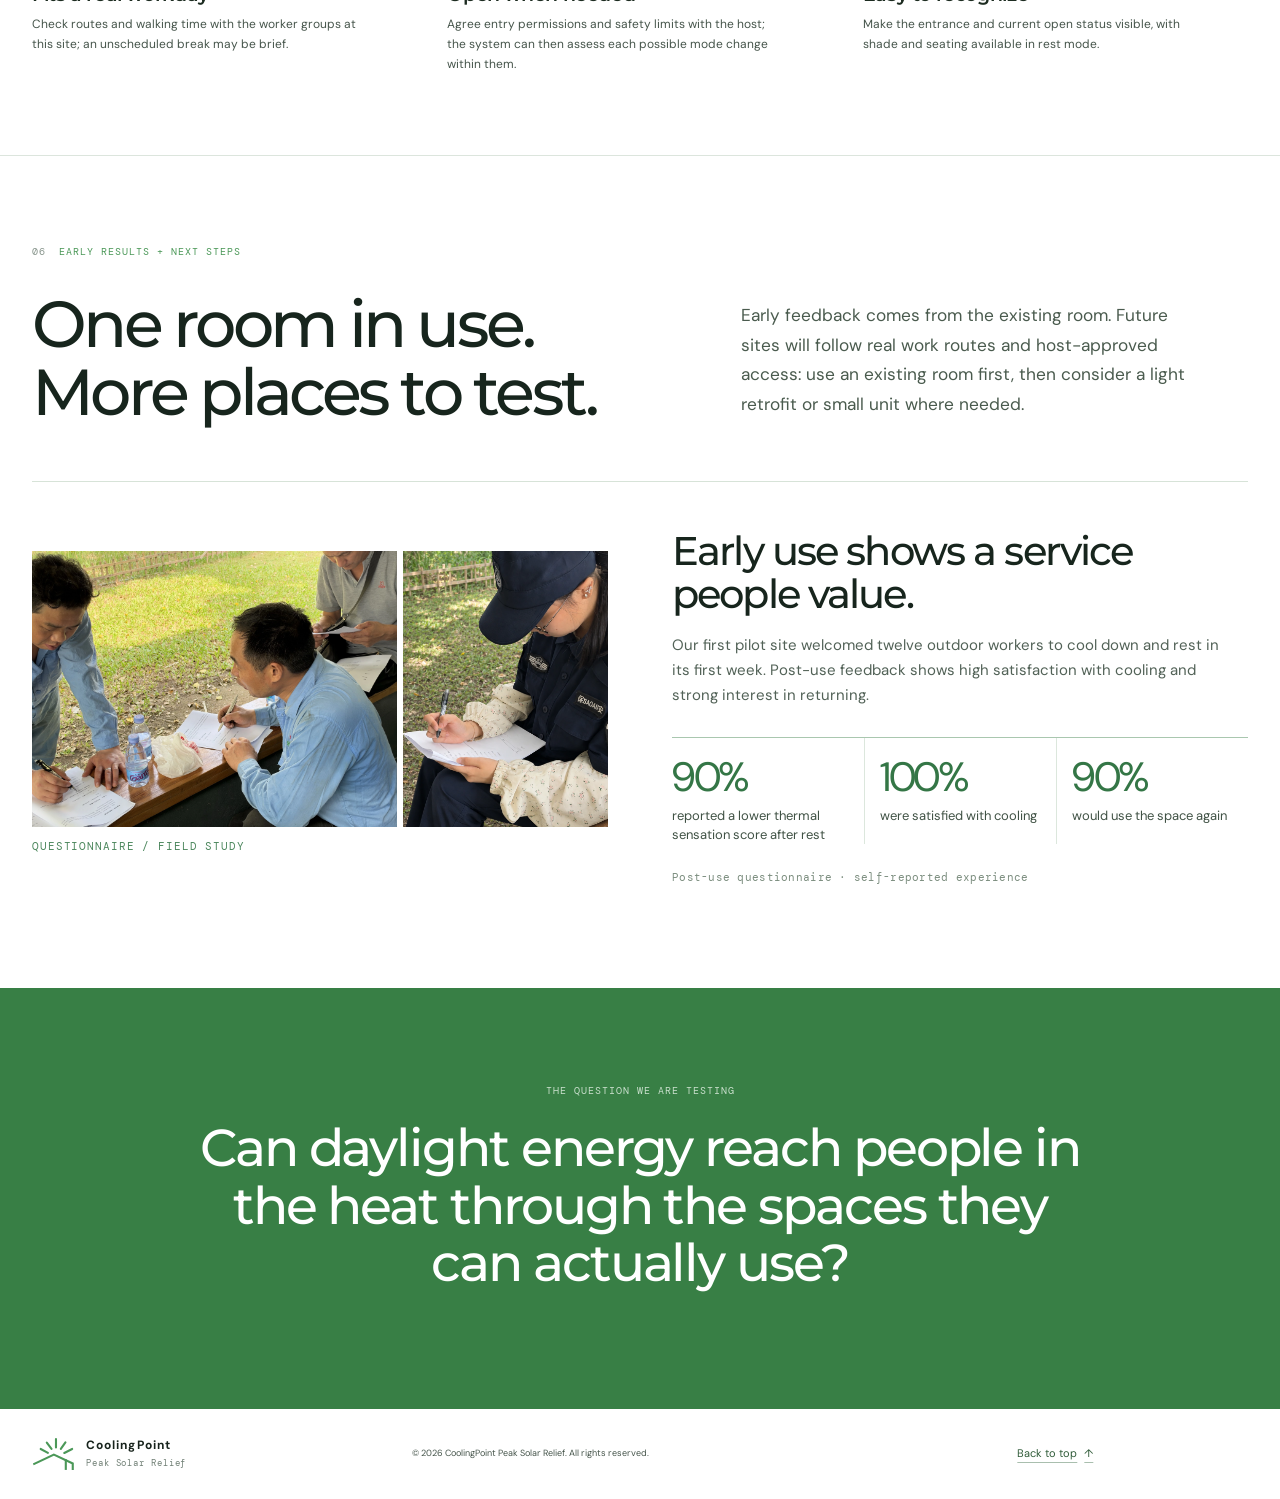
==== commit 427d8260: "replace" ====
--- a/index.html
+++ b/index.html
@@ -20,7 +20,7 @@
   <link rel="stylesheet" href="time-overlap-chart.css?v=20261104-five-day-note">
   <link rel="stylesheet" href="visit-timing.css?v=20261104-reveal">
   <link rel="stylesheet" href="arrival-projection.css?v=20261106-n40-restore">
-  <link rel="stylesheet" href="prototype-dashboard.css?v=scroll-space-20261106">
+  <link rel="stylesheet" href="prototype-dashboard.css?v=compact-energy-20261107">
   <link rel="stylesheet" href="interview-gallery.css?v=20261104-three-voices">
   <link rel="stylesheet" href="extension-plan.css?v=20261106-questionnaire-closeup">
   <link rel="stylesheet" href="navigation-polish.css?v=20261106-no-language-toggle">
@@ -255,11 +255,11 @@
         <article class="dashboard-card thermal-card" aria-labelledby="thermal-card-title">
           <div class="dashboard-card-head"><span><span data-en>SPATIAL HEAT</span><span data-zh>空间热环境</span></span><small>R8 · 6 SENSOR POINTS</small></div>
           <div class="thermal-image-wrap"><img src="assets/solaris-thermal-orbit.gif" width="804" height="438" loading="lazy" decoding="async" alt="Animated orbit of the existing solar room three-dimensional thermal field, with six positioned sensor labels and a colored temperature volume"></div>
-          <div class="thermal-card-copy"><h3 id="thermal-card-title"><span data-en>3D thermal field</span><span data-zh>立体热力场</span></h3><div class="thermal-legend" aria-label="Cool to warm temperature colors"><span>COOL</span><i></i><span>WARM</span></div><p><span data-en>Animated view of the earlier six-point spatial heatmap. The temperatures in this visual are illustrative.</span><span data-zh>沿用此前六点空间热力图制作的旋转动图；画面中的温度为演示数据。</span></p></div>
+          <div class="thermal-card-copy"><h3 id="thermal-card-title"><span data-en>3D thermal field</span><span data-zh>立体热力场</span></h3><div class="thermal-legend" aria-label="Cool to warm temperature colors"><span>COOL</span><i></i><span>WARM</span></div><p><span data-en>Animated six-point spatial heatmap model of the existing solar room.</span><span data-zh>现有阳光房六点空间热力图模型动图。</span></p></div>
         </article>
         <article class="dashboard-card energy-card" aria-labelledby="energy-card-title">
           <div class="dashboard-card-head"><span><span data-en>ENERGY BALANCE</span><span data-zh>能耗与余电</span></span><small>PV − LOAD</small></div>
-          <iframe src="energy-panel.html?embed=card&amp;v=20261107-chart-declutter" title="Interactive PV, demand and cumulative net-energy model" loading="lazy" scrolling="no"></iframe>
+          <iframe src="energy-panel.html?embed=card&amp;v=20261107-compact-caption" title="Interactive PV, demand and cumulative net-energy model" loading="lazy" scrolling="no"></iframe>
           <div class="energy-card-copy"><h3 id="energy-card-title"><span data-en>From power to energy</span><span data-zh>从功率曲线到累计电量</span></h3></div>
         </article>
         </div>
@@ -267,11 +267,6 @@
           <div class="dashboard-card-head"><span><span data-en>ADAPTABLE SPACE</span><span data-zh>可变空间</span></span><small><span data-en>SCROLL TO EXPLORE ↓</span><span data-zh>向下滚动探索 ↓</span></small></div>
           <div class="adapt-study prototype-adapt" id="adapt" aria-labelledby="adapt-study-title">
             <div class="adapt-study-heading"><h3 id="adapt-study-title" tabindex="-1"><span data-en>From rooftop energy to an open room.</span><span data-zh>从屋顶能源，到开放的空间。</span></h3></div>
-            <div class="adapt-scroll-status" aria-label="Transformation sequence">
-              <span class="is-current" data-scroll-phase="roof"><span data-en>Roof · PV</span><span data-zh>屋顶光伏</span></span>
-              <i aria-hidden="true">→</i><span data-scroll-phase="front"><span data-en>Front view</span><span data-zh>正面轴测</span></span>
-              <i aria-hidden="true">→</i><span data-scroll-phase="open"><span data-en>Open for cooling</span><span data-zh>打开空间</span></span>
-            </div>
             <figure class="adapt-figure" id="adapt-figure" data-phase="roof">
               <div class="adapt-model-stage" id="adapt-model-stage">
                 <img class="adapt-scroll-frame" id="adapt-frame-base" src="assets/renders/solarhouse-top-closed.png?v=scroll-space-20261106" width="2200" height="1240" alt="Roof plan of the solar room, showing 36 rooftop photovoltaic panels" decoding="async">
@@ -338,7 +333,7 @@
   <script src="arrival-projection.js?v=20261106-pilot-records"></script>
   <script src="spatial-story.js?v=20261106-paved-routes-v2"></script>
   <script src="adapt-study.js?v=scroll-space-20261106"></script>
-  <script src="prototype-dashboard.js?v=20261104"></script>
+  <script src="prototype-dashboard.js?v=compact-energy-20261107"></script>
   <script src="service-architecture.js?v=merged-20261105"></script>
   <script src="interview-gallery.js?v=20261105-three-second-rotation"></script>
 </body>
--- a/adapt-study.css
+++ b/adapt-study.css
@@ -1,11 +1,7 @@
 /* Scroll-driven roof-to-front study, rendered from the retained Blender model. */
 .adapt-study{scroll-margin-top:100px}
 .adapt-study-heading h3{margin:0;font-weight:500;line-height:1.16;letter-spacing:-.035em}
-.adapt-scroll-status{display:flex;align-items:center;gap:12px;margin:20px 12px 14px;color:#9290a6;font:10px var(--mono);letter-spacing:.015em}
-.adapt-scroll-status span[data-scroll-phase]{transition:color .2s ease}
-.adapt-scroll-status .is-current{color:#5d55a6}
-.adapt-scroll-status i{font:14px var(--sans);font-style:normal;color:#aaa6c5}
-.adapt-figure{position:relative;margin:0;--cooling-opacity:0;--scroll-progress:0}
+.adapt-figure{position:relative;margin:16px 0 0;--cooling-opacity:0;--scroll-progress:0}
 .adapt-model-stage{position:relative;width:100%;aspect-ratio:2200/1240;overflow:hidden;background:linear-gradient(135deg,#fff 18%,#f8fbfc 100%);isolation:isolate}
 .adapt-scroll-frame,.adapt-cooling-airflow{position:absolute;inset:0;display:block;width:100%;height:100%;object-fit:contain;pointer-events:none;user-select:none}
 .adapt-cooling-airflow{z-index:2;opacity:var(--cooling-opacity)}
@@ -13,5 +9,4 @@
 .adapt-scroll-progress i{display:block;width:100%;height:100%;background:#7c78b4;transform:scaleX(var(--scroll-progress));transform-origin:left center}
 .adapt-figure figcaption{margin:0;padding-top:12px;color:#817f99;font:9px/1.65 var(--mono);letter-spacing:.01em}
 .adapt-figure noscript img{display:block;width:100%;height:auto}
-@media(max-width:760px){.adapt-scroll-status{gap:9px;font-size:9px;margin:17px 15px 12px}.adapt-figure figcaption{font-size:8px}.adapt-scroll-progress{margin-top:12px}}
-@media(prefers-reduced-motion:reduce){.adapt-scroll-status span[data-scroll-phase]{transition:none}}
+@media(max-width:760px){.adapt-figure{margin-top:14px}.adapt-figure figcaption{font-size:8px}.adapt-scroll-progress{margin-top:12px}}
--- a/prototype-dashboard.css
+++ b/prototype-dashboard.css
@@ -37,7 +37,7 @@
 .prototype-adapt .adapt-image-canvas .adapt-base{z-index:1}
 .prototype-adapt .adapt-figure figcaption{margin:0 8px;padding-top:10px;border-color:rgba(124,116,166,.2);color:#817f99}
 .energy-card{display:flex;flex-direction:column;grid-column:1;grid-row:2}
-.energy-card iframe{display:block;width:100%;height:750px;border:0;background:transparent}
+.energy-card iframe{display:block;width:100%;height:620px;border:0;background:transparent}
 .energy-card-copy{padding:15px 17px 18px;border-top:1px solid rgba(124,116,166,.16)}
 .energy-card-link{display:inline-block;margin-top:12px;color:#665ac5;font:10px var(--mono);text-underline-offset:3px}
 .prototype-evidence-disclosure{margin-top:17px;border:1px solid rgba(202,200,224,.72);border-radius:14px;background:rgba(249,249,255,.65);box-shadow:0 12px 34px rgba(86,79,140,.06);backdrop-filter:blur(12px);-webkit-backdrop-filter:blur(12px)}
@@ -64,7 +64,7 @@
 .prototype + .concept-flow.section-wrap{margin:0;padding-top:52px;padding-bottom:70px;border-top:1px solid #dce5dd}
 @media(max-width:600px){.approach{padding-bottom:15px}.approach + .prototype{padding-top:0}.approach + .prototype .prototype-dashboard{margin-top:16px}.prototype + .concept-flow.section-wrap{padding-top:34px;padding-bottom:46px}}
 
-@media(max-width:760px){.energy-card iframe{height:830px}}
+@media(max-width:760px){.energy-card iframe{height:600px}}
 
 /* A pinned model shares the page scroll with the two supporting data cards. */
 .prototype-dashboard{align-items:start}
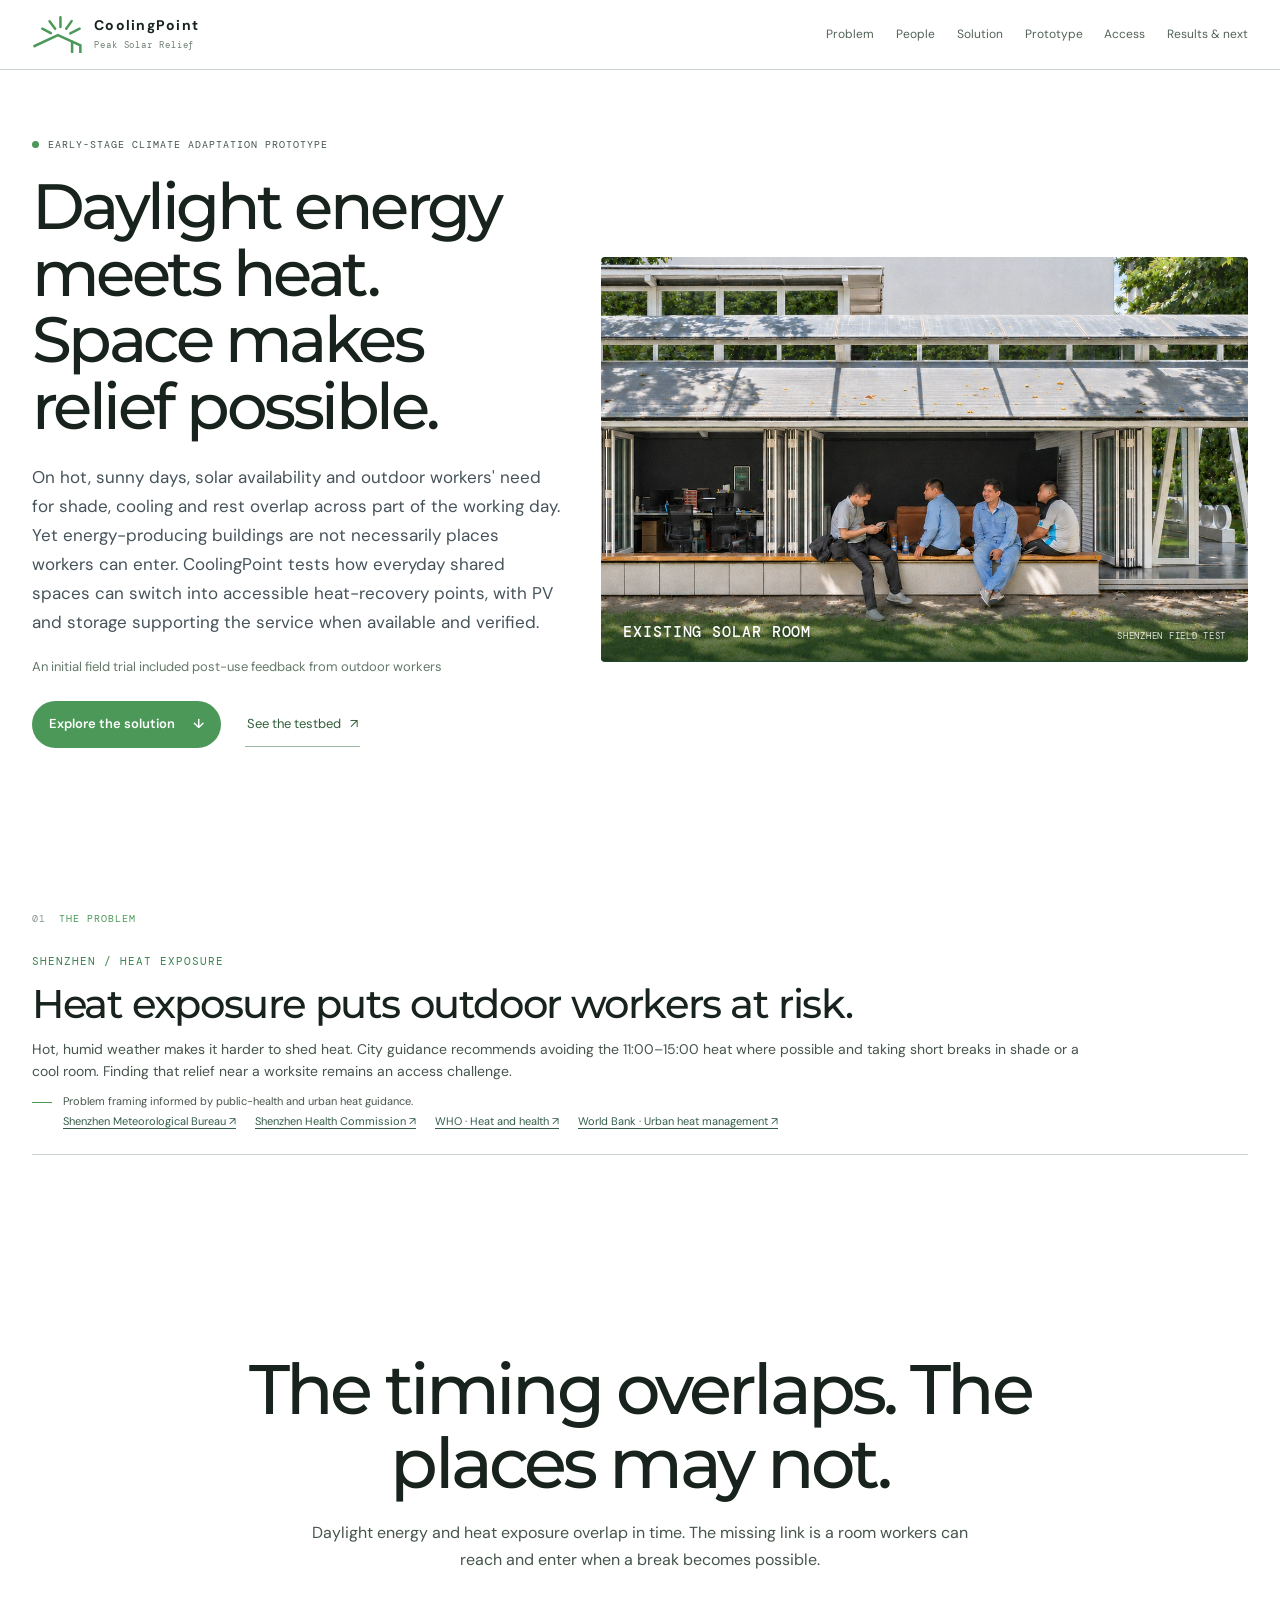
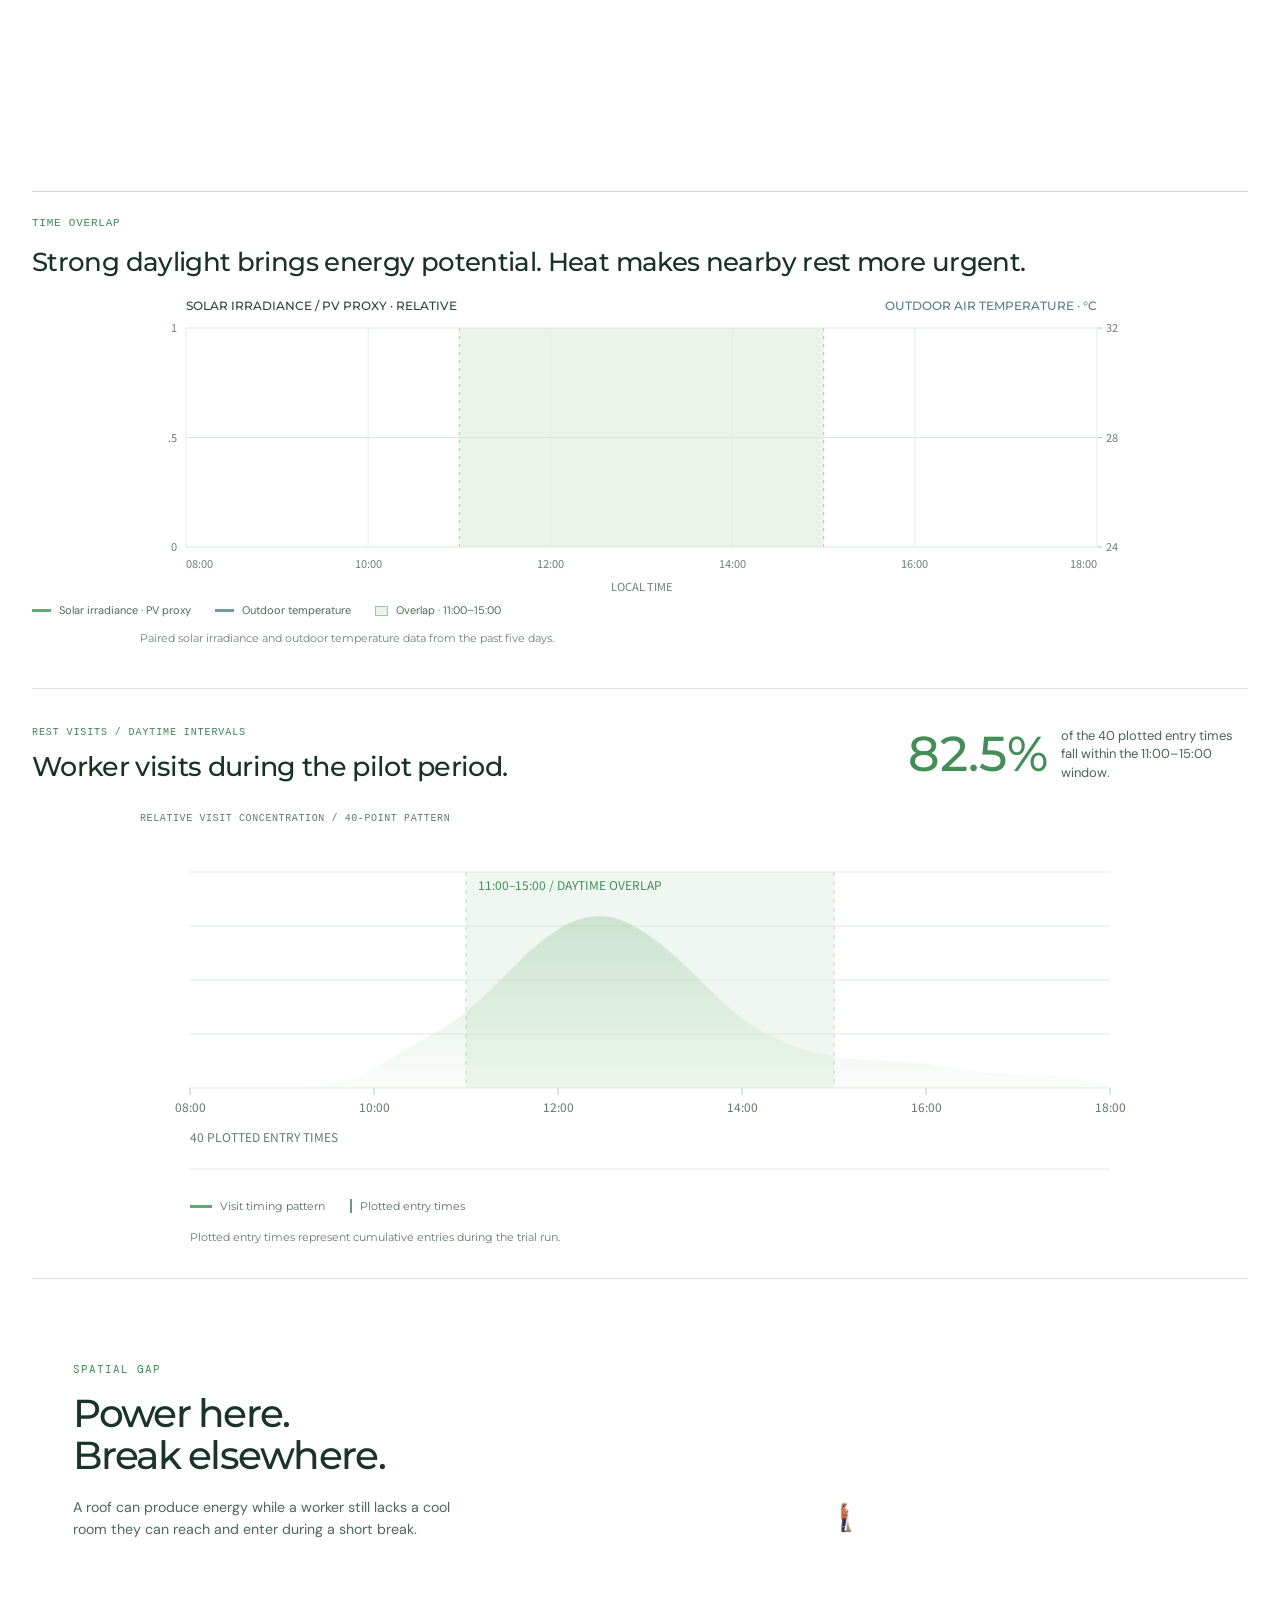
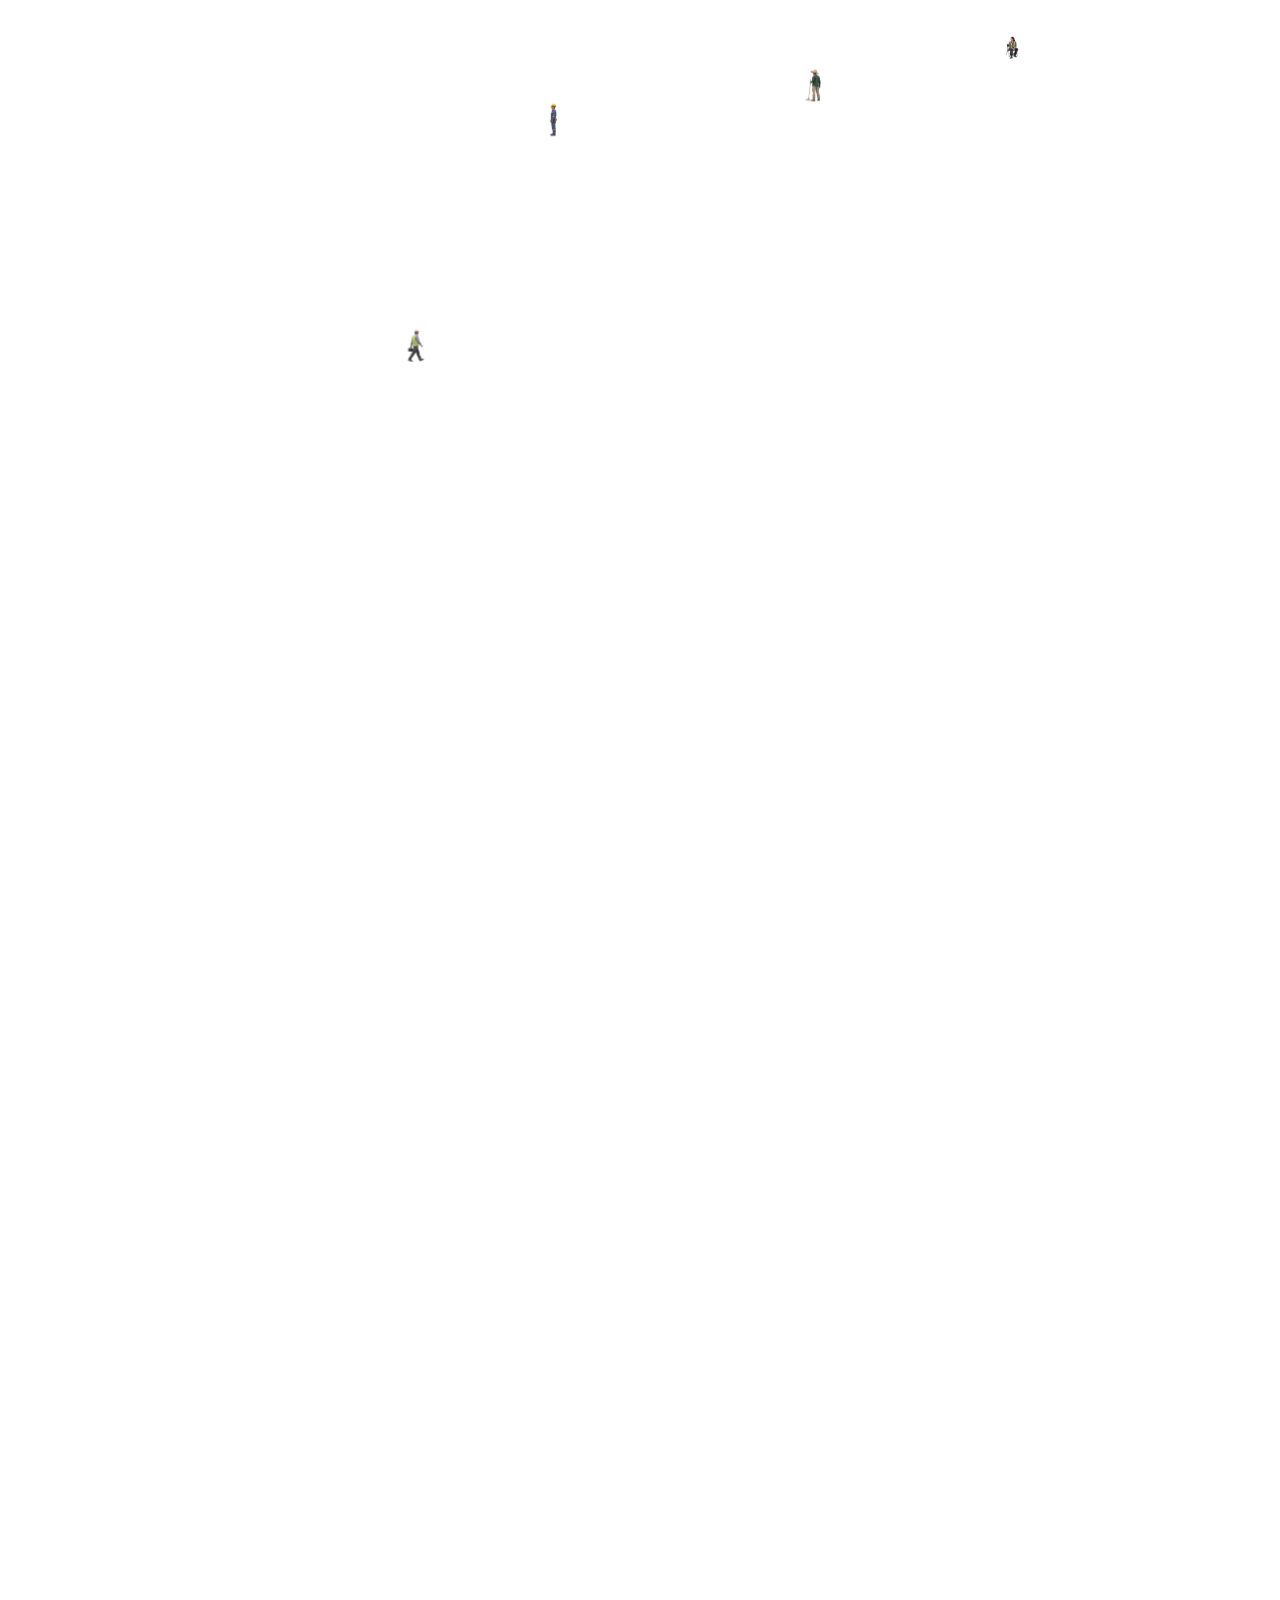
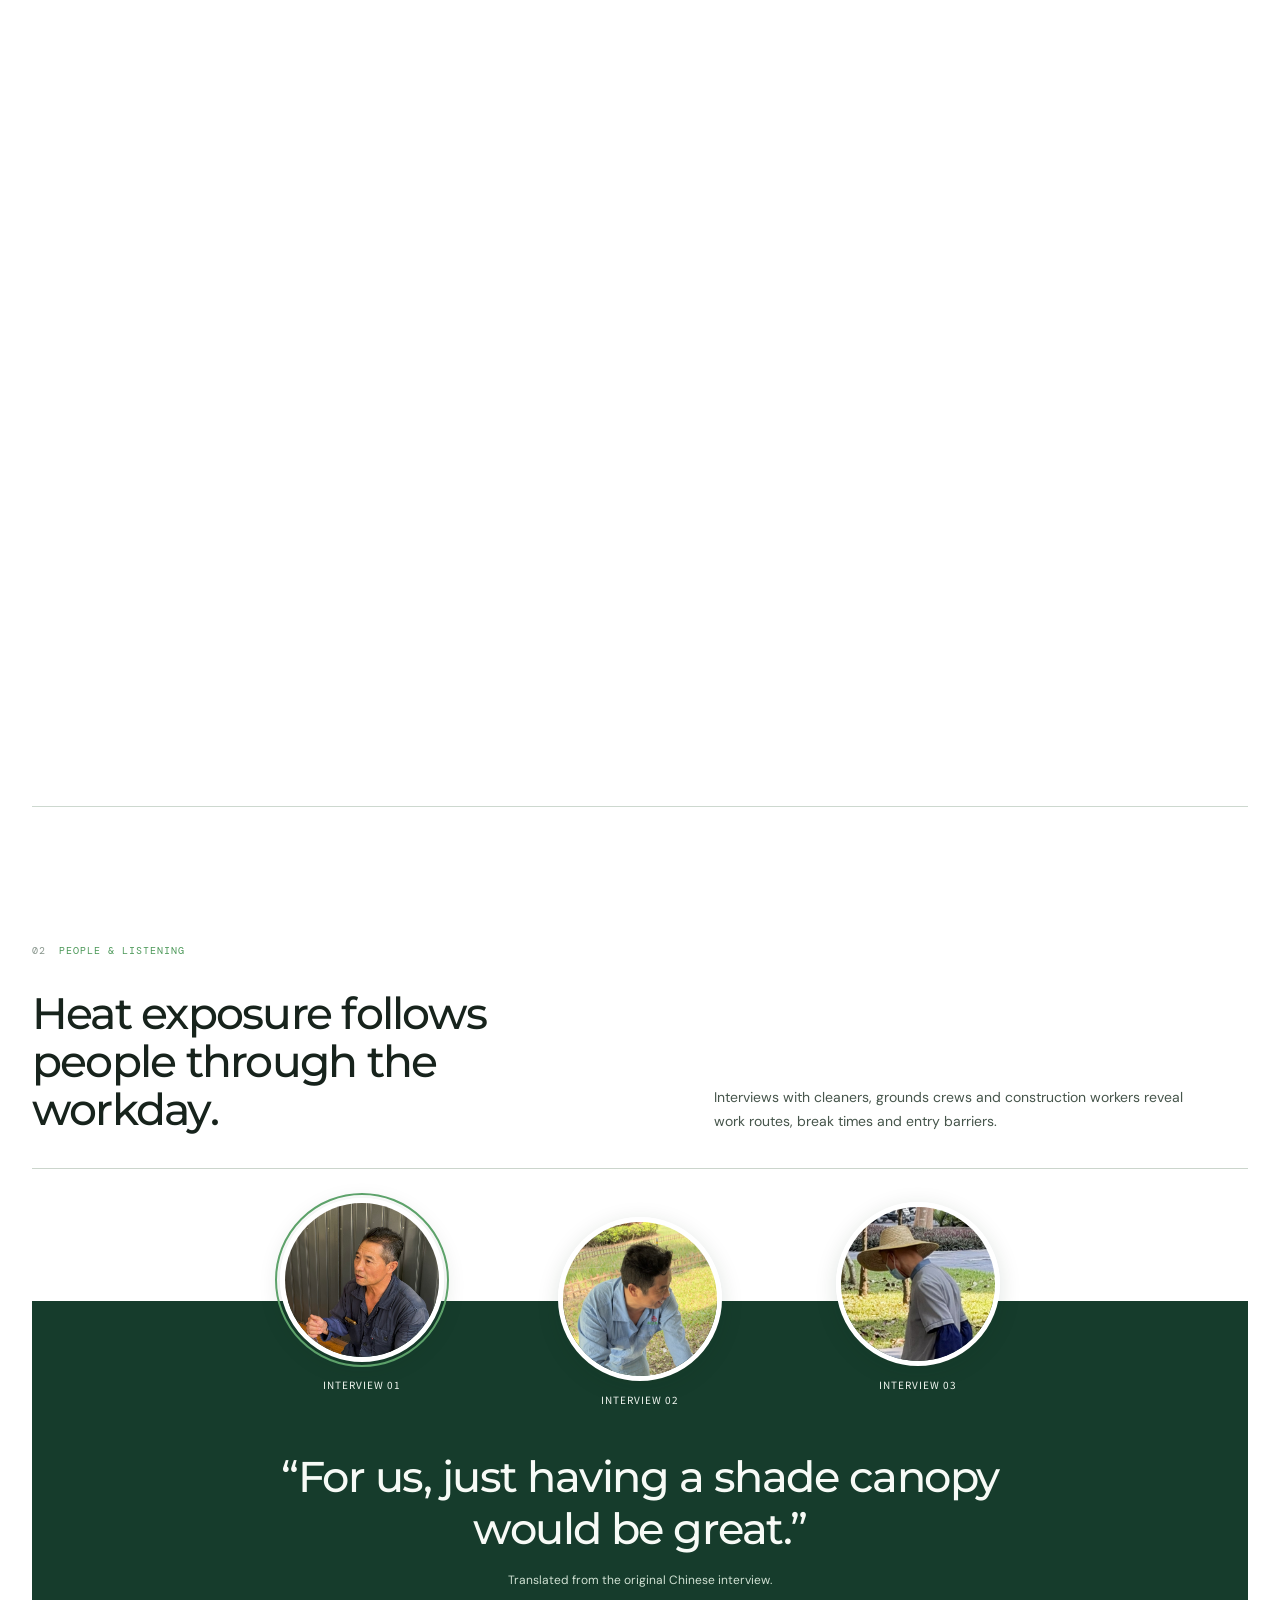
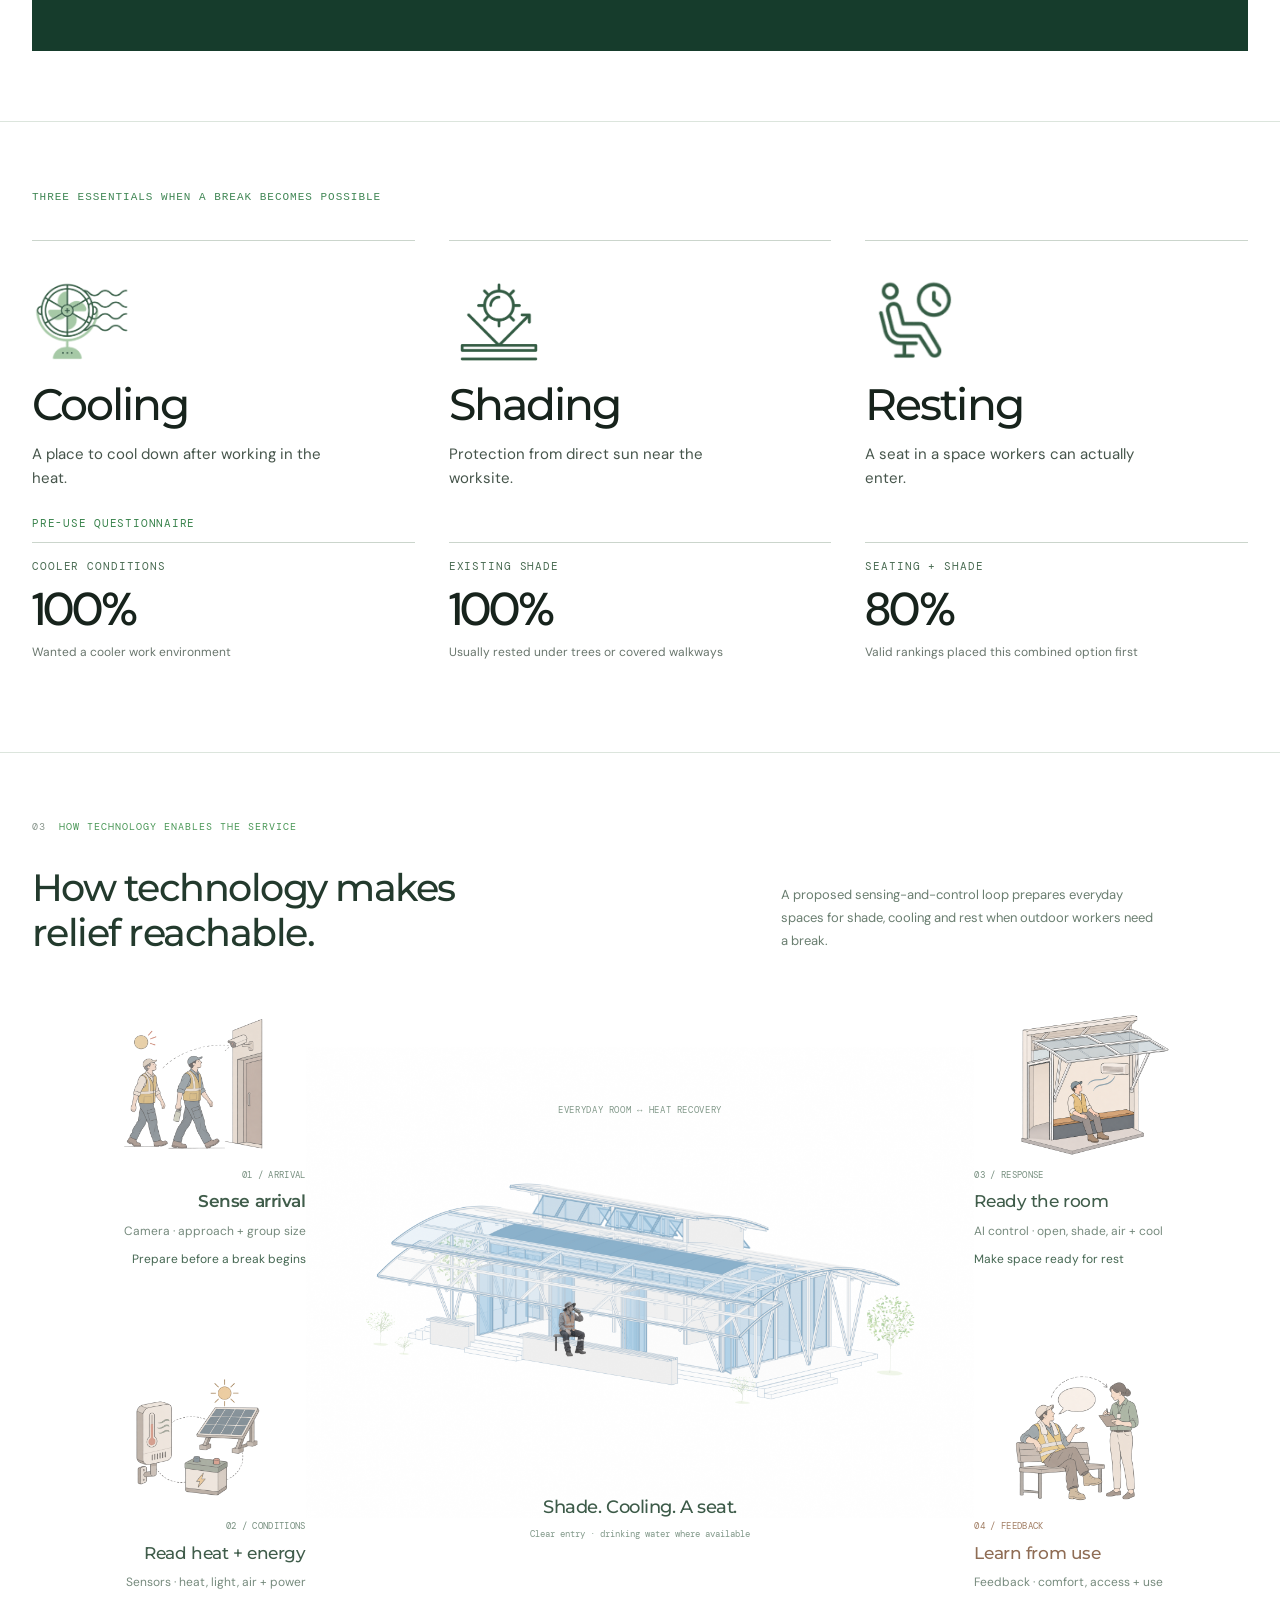
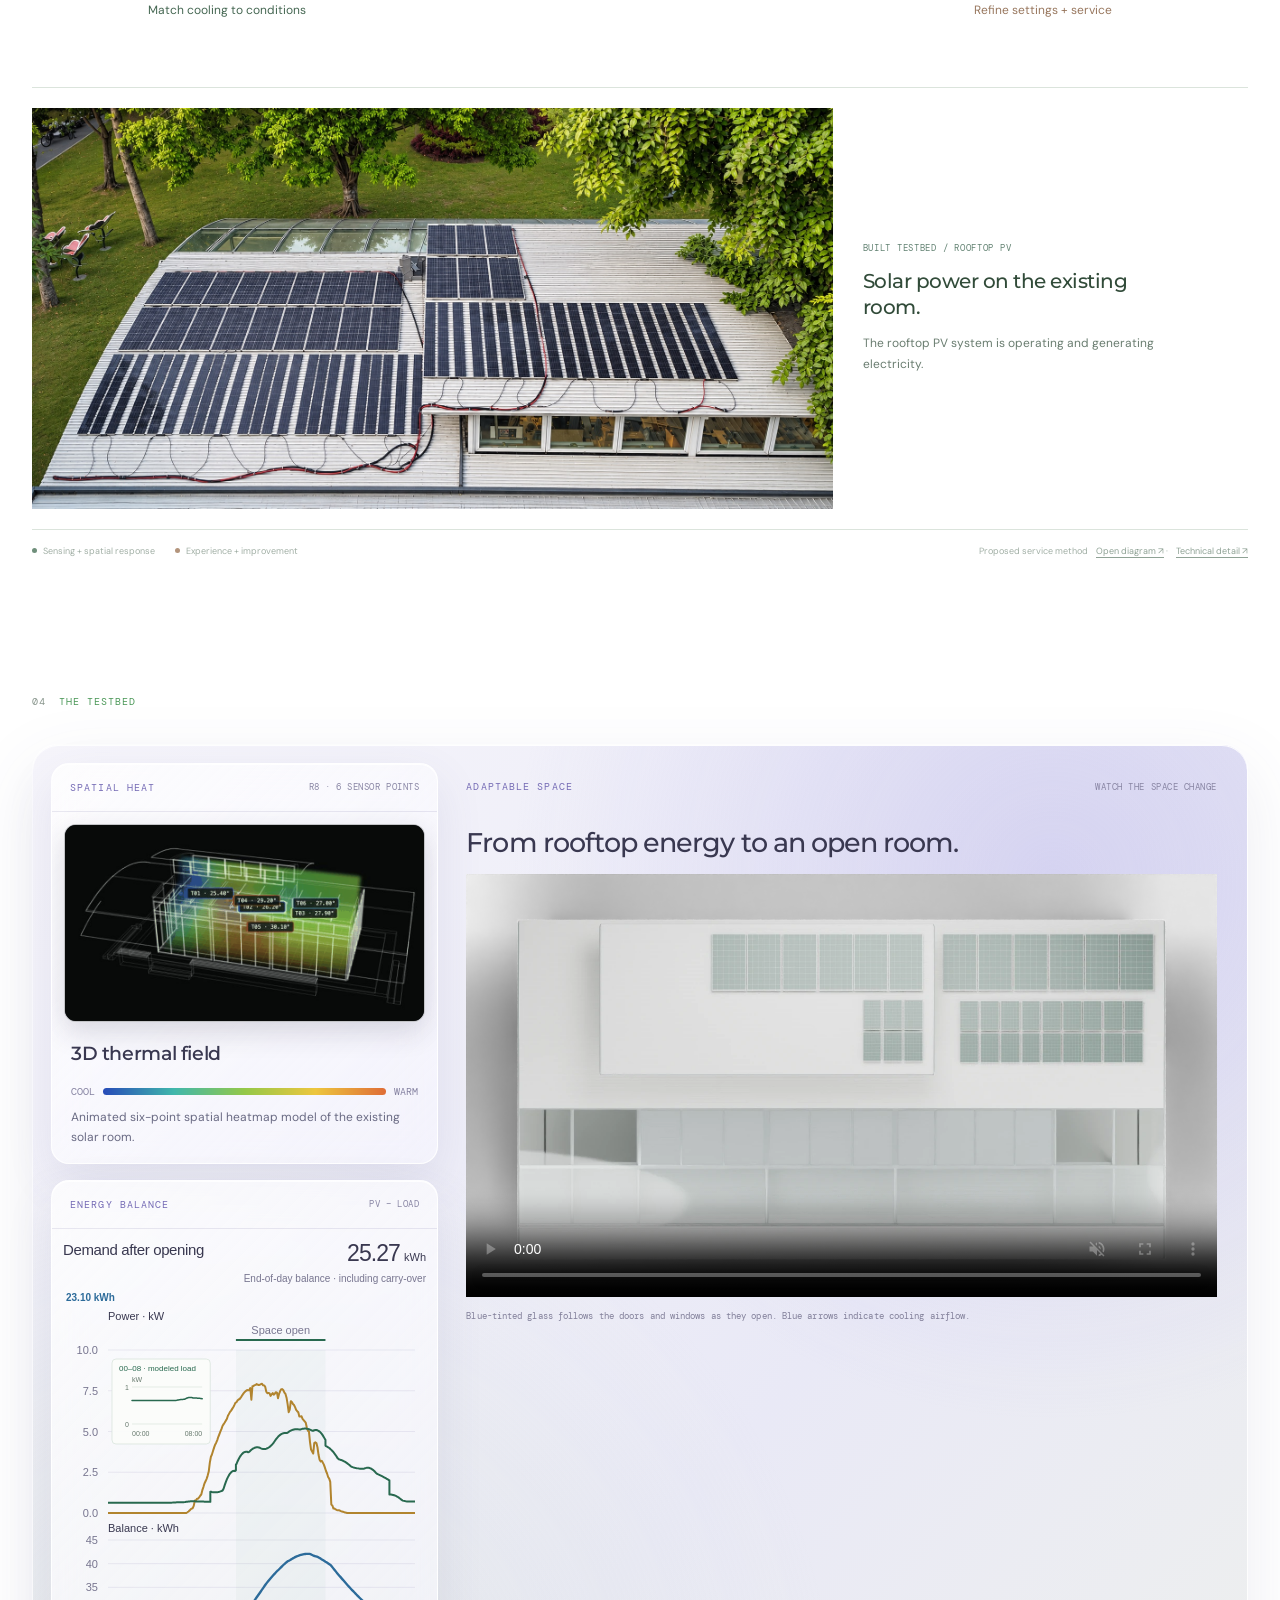
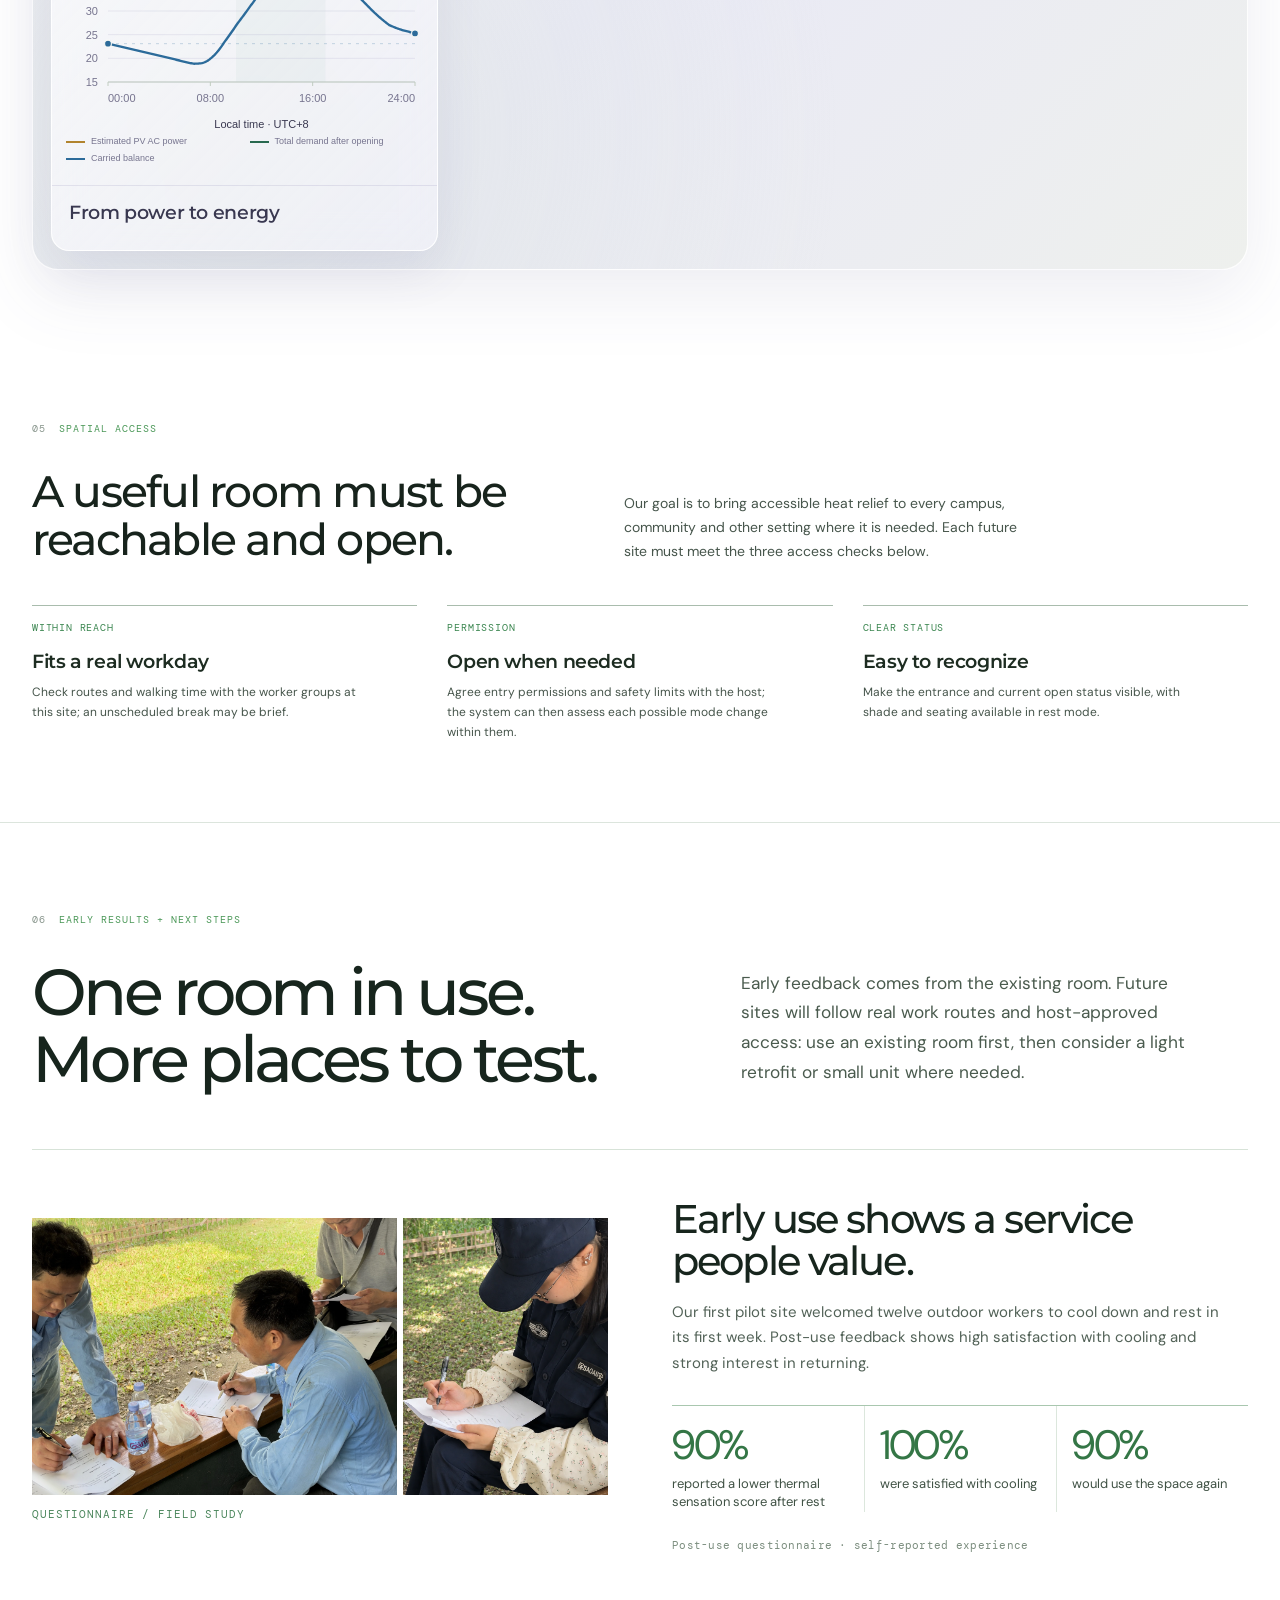
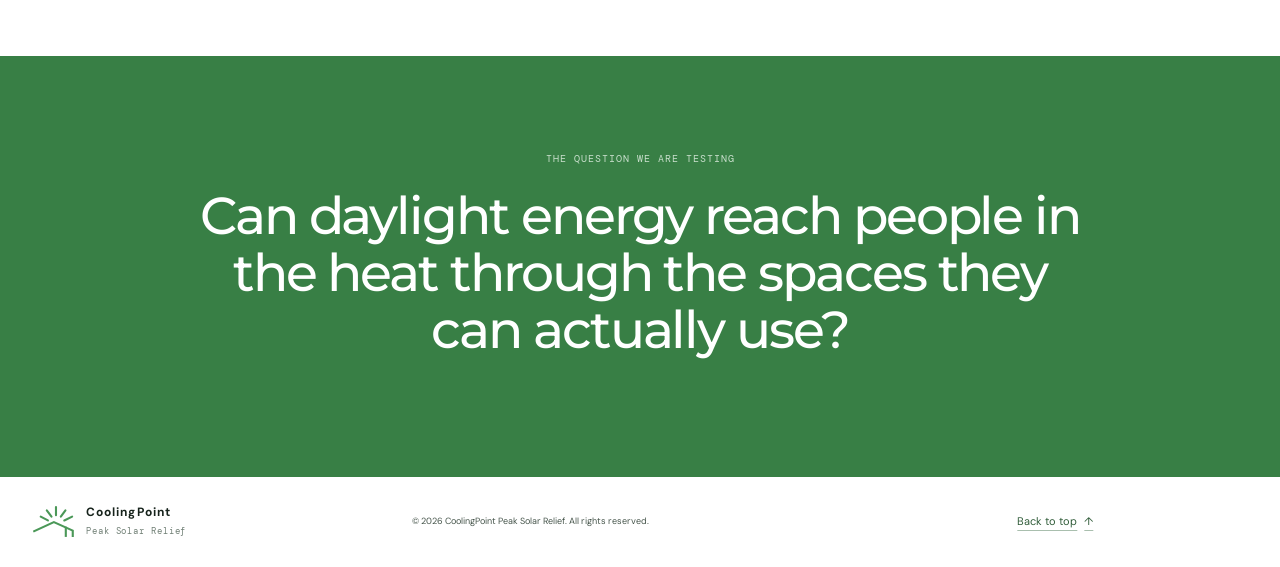
==== commit 366d6739: "Update solar room opening video and highlights" ====
--- a/index.html
+++ b/index.html
@@ -9,7 +9,7 @@
   <link rel="icon" type="image/svg+xml" href="assets/peak-time-mark.svg">
   <link rel="stylesheet" href="styles.css">
   <link rel="stylesheet" href="theme-overrides.css?v=hero-trial-note-20261106">
-  <link rel="stylesheet" href="adapt-study.css?v=scroll-space-20261106">
+  <link rel="stylesheet" href="adapt-study.css?v=blender-moving-glass-20261108">
   <link rel="stylesheet" href="spatial-match.css?v=concept-flow-tech-strip-20261104">
   <link rel="stylesheet" href="how-it-works.css?v=four-step-20261028">
   <link rel="stylesheet" href="service-architecture.css?v=logic-20261105">
@@ -20,7 +20,7 @@
   <link rel="stylesheet" href="time-overlap-chart.css?v=20261104-five-day-note">
   <link rel="stylesheet" href="visit-timing.css?v=20261104-reveal">
   <link rel="stylesheet" href="arrival-projection.css?v=20261106-n40-restore">
-  <link rel="stylesheet" href="prototype-dashboard.css?v=compact-energy-20261107">
+  <link rel="stylesheet" href="prototype-dashboard.css?v=video-space-20261107">
   <link rel="stylesheet" href="interview-gallery.css?v=20261104-three-voices">
   <link rel="stylesheet" href="extension-plan.css?v=20261106-questionnaire-closeup">
   <link rel="stylesheet" href="navigation-polish.css?v=20261106-no-language-toggle">
@@ -263,18 +263,19 @@
           <div class="energy-card-copy"><h3 id="energy-card-title"><span data-en>From power to energy</span><span data-zh>从功率曲线到累计电量</span></h3></div>
         </article>
         </div>
-        <article class="dashboard-card prototype-space-card" id="adapt-scroll-story" aria-label="Scroll through the solar-room transformation">
-          <div class="dashboard-card-head"><span><span data-en>ADAPTABLE SPACE</span><span data-zh>可变空间</span></span><small><span data-en>SCROLL TO EXPLORE ↓</span><span data-zh>向下滚动探索 ↓</span></small></div>
+        <article class="dashboard-card prototype-space-card" id="adapt-video-story" aria-label="Video showing the solar room changing from closed to open">
+          <div class="dashboard-card-head"><span><span data-en>ADAPTABLE SPACE</span><span data-zh>可变空间</span></span><small><span data-en>WATCH THE SPACE CHANGE</span><span data-zh>观看空间变化</span></small></div>
           <div class="adapt-study prototype-adapt" id="adapt" aria-labelledby="adapt-study-title">
             <div class="adapt-study-heading"><h3 id="adapt-study-title" tabindex="-1"><span data-en>From rooftop energy to an open room.</span><span data-zh>从屋顶能源，到开放的空间。</span></h3></div>
-            <figure class="adapt-figure" id="adapt-figure" data-phase="roof">
+            <figure class="adapt-figure" id="adapt-figure">
               <div class="adapt-model-stage" id="adapt-model-stage">
-                <img class="adapt-scroll-frame" id="adapt-frame-base" src="assets/renders/solarhouse-top-closed.png?v=scroll-space-20261106" width="2200" height="1240" alt="Roof plan of the solar room, showing 36 rooftop photovoltaic panels" decoding="async">
+                <video class="adapt-video" id="adapt-video" width="1440" height="812" muted playsinline controls preload="metadata" poster="assets/renders/solarhouse-scroll/frame-000.webp" aria-label="Solar room model turning from the rooftop photovoltaic view to the front, then opening its doors and windows">
+                  <source src="assets/renders/solarhouse-transformation.mp4?v=blender-soft-glass-20261108" type="video/mp4">
+                  Your browser does not support video playback.
+                </video>
                 <img class="adapt-cooling-airflow" src="assets/renders/solarhouse-scroll/cooling-airflow.svg" width="2200" height="1240" alt="" aria-hidden="true">
               </div>
-              <div class="adapt-scroll-progress" aria-hidden="true"><i></i></div>
-              <figcaption><span data-en>Scroll to turn from the roof plan to the front view, then open the doors and windows. Blue arrows illustrate cooling airflow.</span><span data-zh>向下滚动，从屋顶顶视转至正面轴测，再打开门窗；蓝色箭头示意冷气流出。</span></figcaption>
-              <noscript><img src="assets/renders/solarhouse-scroll/frame-031.webp" width="2200" height="1240" alt="Front axonometric view with the solar room's doors and windows open"></noscript>
+              <figcaption><span data-en>Blue-tinted glass follows the doors and windows as they open. Blue arrows indicate cooling airflow.</span><span data-zh>浅蓝色玻璃随门窗开合移动；蓝色箭头表示降温气流。</span></figcaption>
             </figure>
           </div>
         </article>
@@ -332,7 +333,7 @@
   <script src="time-overlap-chart.js?v=20261104-five-day-note"></script>
   <script src="arrival-projection.js?v=20261106-pilot-records"></script>
   <script src="spatial-story.js?v=20261106-paved-routes-v2"></script>
-  <script src="adapt-study.js?v=scroll-space-20261106"></script>
+  <script src="adapt-study.js?v=blender-moving-glass-20261108"></script>
   <script src="prototype-dashboard.js?v=compact-energy-20261107"></script>
   <script src="service-architecture.js?v=merged-20261105"></script>
   <script src="interview-gallery.js?v=20261105-three-second-rotation"></script>
--- a/adapt-study.css
+++ b/adapt-study.css
@@ -1,12 +1,11 @@
-/* Scroll-driven roof-to-front study, rendered from the retained Blender model. */
+/* Independent video playback for the roof-to-open-room model study. */
 .adapt-study{scroll-margin-top:100px}
 .adapt-study-heading h3{margin:0;font-weight:500;line-height:1.16;letter-spacing:-.035em}
-.adapt-figure{position:relative;margin:16px 0 0;--cooling-opacity:0;--scroll-progress:0}
-.adapt-model-stage{position:relative;width:100%;aspect-ratio:2200/1240;overflow:hidden;background:linear-gradient(135deg,#fff 18%,#f8fbfc 100%);isolation:isolate}
-.adapt-scroll-frame,.adapt-cooling-airflow{position:absolute;inset:0;display:block;width:100%;height:100%;object-fit:contain;pointer-events:none;user-select:none}
-.adapt-cooling-airflow{z-index:2;opacity:var(--cooling-opacity)}
-.adapt-scroll-progress{height:2px;margin-top:15px;background:rgba(124,116,166,.14);overflow:hidden}
-.adapt-scroll-progress i{display:block;width:100%;height:100%;background:#7c78b4;transform:scaleX(var(--scroll-progress));transform-origin:left center}
+.adapt-figure{position:relative;margin:16px 0 0;--cooling-opacity:0}
+.adapt-model-stage{position:relative;width:100%;aspect-ratio:1440/812;overflow:hidden;background:#fff;isolation:isolate}
+.adapt-video,.adapt-cooling-airflow{position:absolute;inset:0;display:block;width:100%;height:100%;object-fit:contain}
+.adapt-video{z-index:1;background:#fff}
+.adapt-cooling-airflow{z-index:2;opacity:var(--cooling-opacity);pointer-events:none;user-select:none;transition:opacity .18s linear}
 .adapt-figure figcaption{margin:0;padding-top:12px;color:#817f99;font:9px/1.65 var(--mono);letter-spacing:.01em}
-.adapt-figure noscript img{display:block;width:100%;height:auto}
-@media(max-width:760px){.adapt-figure{margin-top:14px}.adapt-figure figcaption{font-size:8px}.adapt-scroll-progress{margin-top:12px}}
+@media(max-width:760px){.adapt-figure{margin-top:14px}.adapt-figure figcaption{font-size:8px}}
+@media(prefers-reduced-motion:reduce){.adapt-cooling-airflow{transition:none}}
--- a/prototype-dashboard.css
+++ b/prototype-dashboard.css
@@ -66,13 +66,13 @@
 
 @media(max-width:760px){.energy-card iframe{height:600px}}
 
-/* A pinned model shares the page scroll with the two supporting data cards. */
+/* The video plays on its own timeline; the dashboard no longer creates scroll runway. */
 .prototype-dashboard{align-items:start}
 .prototype-data-rail{display:grid;grid-column:1;grid-row:1;gap:16px;min-width:0;align-content:start}
 .prototype-data-rail .thermal-card,.prototype-data-rail .energy-card{grid-column:auto;grid-row:auto}
-.prototype-space-card{grid-column:2;grid-row:1;display:block;min-height:calc(100svh + 1120px)}
+.prototype-space-card{grid-column:2;grid-row:1;display:block;align-self:stretch;min-height:0}
 .prototype-adapt{position:sticky;top:84px;padding-bottom:14px}
 .prototype-adapt .adapt-study-heading{padding-top:16px}
 .prototype-adapt .adapt-study-heading h3{font-size:clamp(23px,2.1vw,31px)}
 .prototype-adapt .adapt-figure figcaption{border:0;margin:0;padding-top:12px}
-@media(max-width:760px){.prototype-dashboard{display:flex}.prototype-space-card{order:0;min-height:calc(100svh + 980px)}.prototype-data-rail{order:1;display:grid;gap:16px}.prototype-adapt{position:sticky;top:max(78px,calc((100svh - 390px)/2))}.prototype-adapt .adapt-study-heading h3{font-size:26px}.prototype-adapt .adapt-figure{padding-left:10px;padding-right:10px}.prototype-space-card .dashboard-card-head{font-size:9px}.prototype-space-card .dashboard-card-head small{font-size:8px}}
+@media(max-width:760px){.prototype-dashboard{display:flex}.prototype-space-card{order:0;min-height:0}.prototype-data-rail{order:1;display:grid;gap:16px}.prototype-adapt{position:static}.prototype-adapt .adapt-study-heading h3{font-size:26px}.prototype-adapt .adapt-figure{padding-left:10px;padding-right:10px}.prototype-space-card .dashboard-card-head{font-size:9px}.prototype-space-card .dashboard-card-head small{font-size:8px}}
